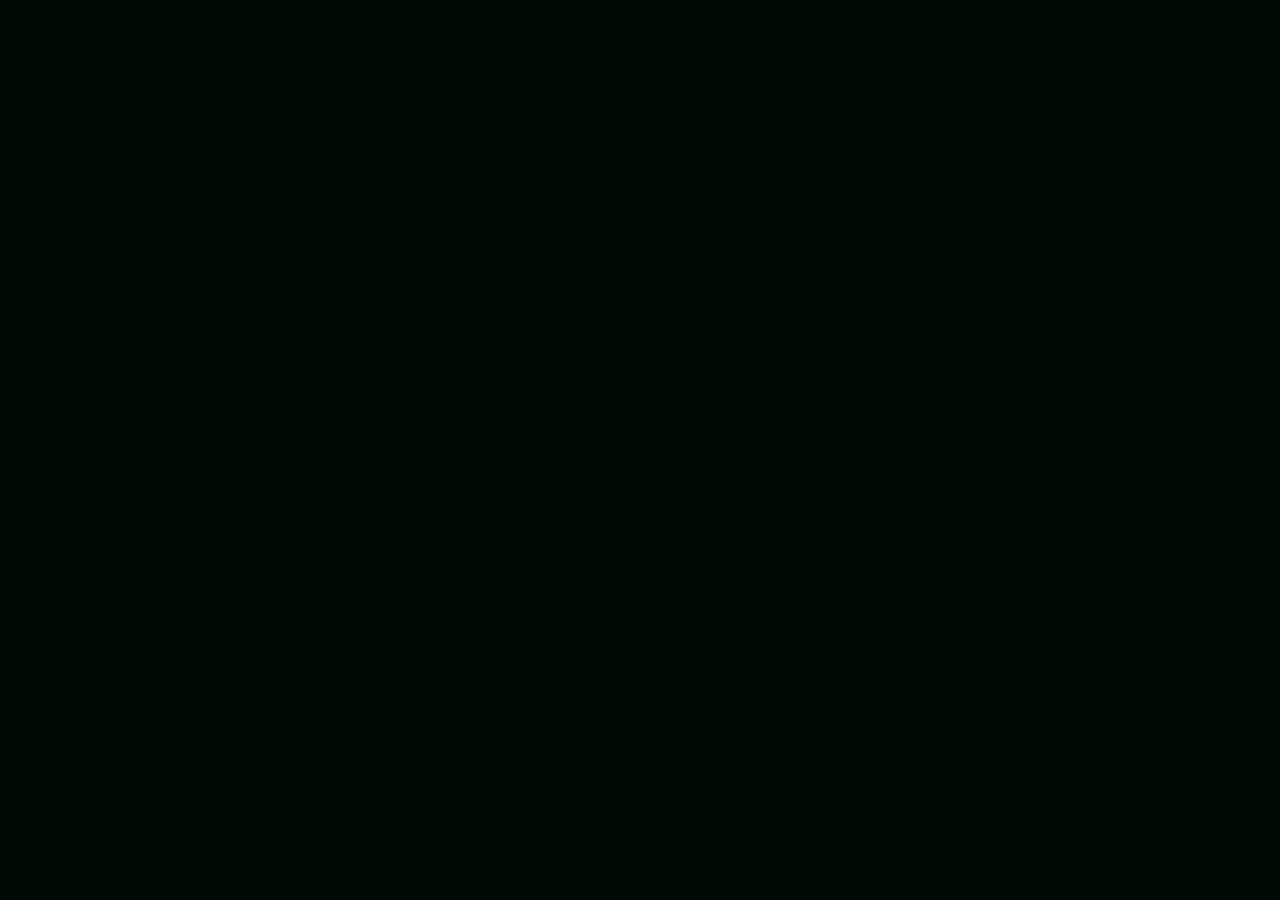
==== index.html @ 408c0219 "Add files via upload" ====
<!DOCTYPE html>
<html lang="id">
<head>
<meta charset="UTF-8" />
<meta name="viewport" content="width=device-width, initial-scale=1.0"/>
<title>Cyber Attendance System</title>
<link rel="stylesheet" href="style.css"/>
</head>
<body>

<div id="boot">
  <pre id="bootText"></pre>
</div>

<div class="scanline"></div>

<div class="container hidden" id="app">

  <h1 class="glitch" data-text="SYSTEM ACCESS TERMINAL - ATTENDANCE LOG">
    SYSTEM ACCESS TERMINAL - ATTENDANCE LOG
  </h1>

  <div id="loginBox" class="box">
    <h2>> LOGIN MODULE</h2>
    <input type="text" id="username" placeholder="Enter Username" />
    <input type="password" id="password" placeholder="Enter Password" />
    <button onclick="login()">MASUK</button>
    <p class="note">* Simulasi absensi frontend (tanpa server)</p>
  </div>

  <div id="dashboard" class="box hidden">
    <h2>> DASHBOARD</h2>

    <p id="welcome"></p>
    <p id="loginTime"></p>
    <p>Status: <span class="online">HADIR</span></p>

    <button onclick="logout()">ABSEN KELUAR</button>

    <hr>
    <h3>> LOG AKTIVITAS</h3>
    <div id="logTable"></div>
  </div>

</div>

<audio id="beep" src="https://www.soundjay.com/button/beep-07.mp3"></audio>

<script src="script.js"></script>
</body>
</html>
---- style.css ----
body{
margin:0;
font-family:Courier New, monospace;
background:black;
color:#00ff66;
overflow:hidden;
}

.hidden{display:none;}

.container{
text-align:center;
padding-top:40px;
}

.glitch{
position:relative;
}

.glitch::before,.glitch::after{
content:attr(data-text);
position:absolute;
left:0;
width:100%;
}

.glitch::before{color:#ff00ff;animation:glitch 2s infinite;}
.glitch::after{color:#00ffff;animation:glitch 1.5s infinite;}

@keyframes glitch{
0%{transform:translate(0);}
25%{transform:translate(-2px,2px);}
50%{transform:translate(2px,-2px);}
75%{transform:translate(-1px,1px);}
100%{transform:translate(0);}
}

.box{
border:1px solid #00ff66;
padding:20px;
width:320px;
margin:auto;
box-shadow:0 0 15px #00ff66;
}

input{
width:90%;
margin:10px;
padding:8px;
background:black;
border:1px solid #00ff66;
color:#00ff66;
}

button{
width:95%;
padding:10px;
border:1px solid #00ff66;
background:black;
color:#00ff66;
cursor:pointer;
}

button:hover{background:#00ff66;color:black;}

.scanline{
position:fixed;
width:100%;
height:100%;
background:repeating-linear-gradient(
to bottom,
rgba(0,255,102,0.05),
rgba(0,255,102,0.05) 1px,
transparent 2px
);
animation:move 6s linear infinite;
pointer-events:none;
}

@keyframes move{
from{transform:translateY(0);}
to{transform:translateY(20px);}
}

#boot{
position:fixed;
width:100%;
height:100%;
background:black;
color:#00ff66;
padding:20px;
font-family:monospace;
}
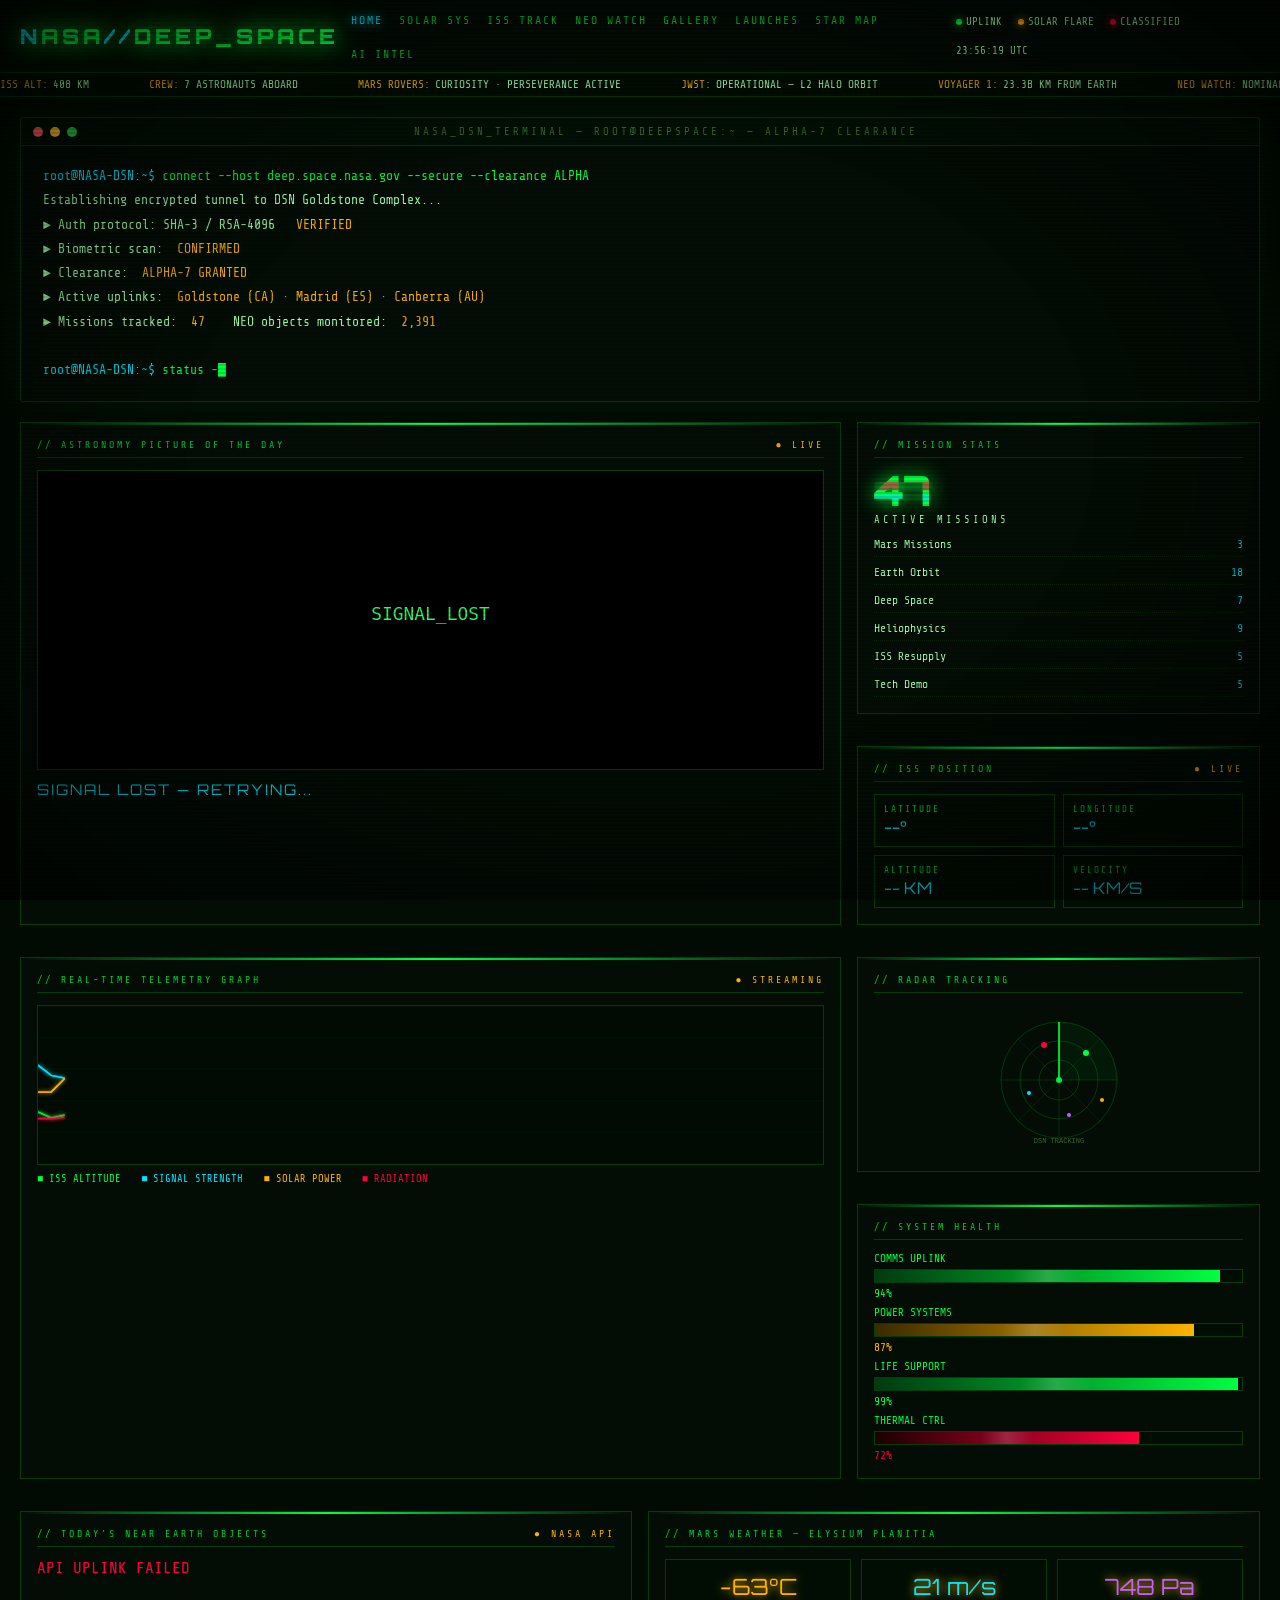
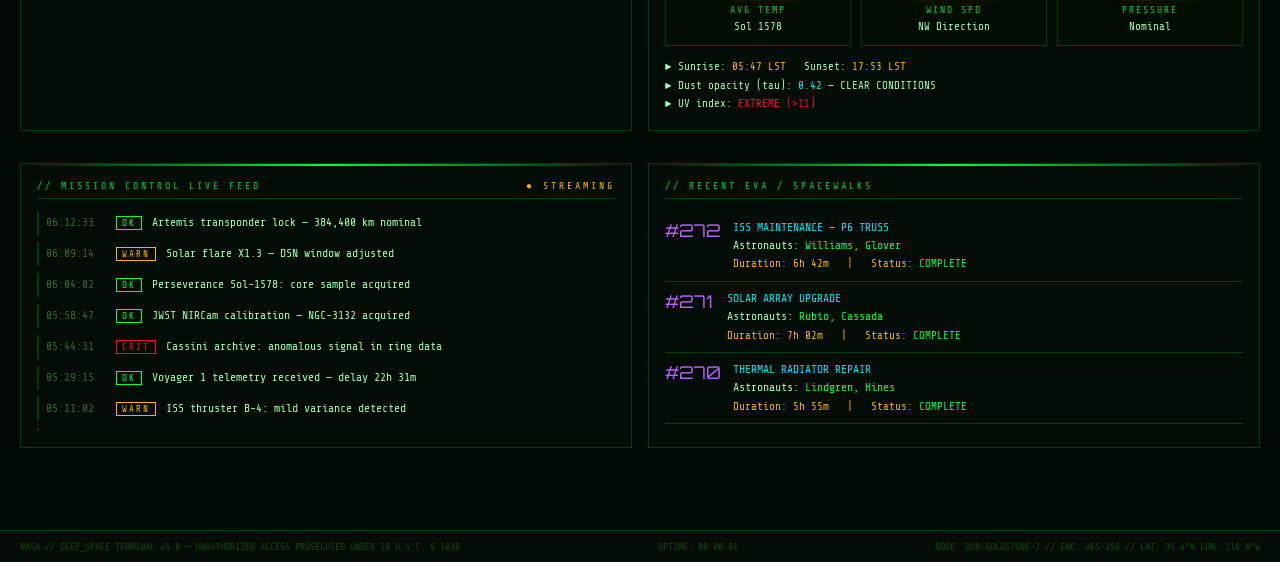
==== commit 031b15c0: "Add files via upload" ====
--- a/index.html
+++ b/index.html
@@ -1,51 +1,1439 @@
 <!DOCTYPE html>
-<html lang="id">
+<html lang="en">
 <head>
-<meta charset="UTF-8" />
-<meta name="viewport" content="width=device-width, initial-scale=1.0"/>
-<title>Cyber Attendance System</title>
-<link rel="stylesheet" href="style.css"/>
+<meta charset="UTF-8"/>
+<meta name="viewport" content="width=device-width,initial-scale=1.0"/>
+<title>NASA // DEEP_SPACE TERMINAL v5.0</title>
+<style>
+@import url('https://fonts.googleapis.com/css2?family=Share+Tech+Mono&family=Orbitron:wght@400;700;900&family=VT323&display=swap');
+
+:root{
+  --g:#00ff41;--gd:#00cc33;--gf:#003a0f;
+  --c:#00e5ff;--r:#ff003c;--a:#ffb300;--pu:#bf5fff;
+  --bg:#010a03;--pan:#030d05;--bor:#00ff4133;--txt:#a0ffb0;
+}
+*{margin:0;padding:0;box-sizing:border-box}
+html{scroll-behavior:smooth}
+body{background:var(--bg);color:var(--g);font-family:'Share Tech Mono',monospace;min-height:100vh;overflow-x:hidden;cursor:crosshair}
+
+/* SCANLINES */
+body::before{content:'';position:fixed;inset:0;background:repeating-linear-gradient(0deg,transparent,transparent 2px,rgba(0,0,0,.13) 2px,rgba(0,0,0,.13) 4px);pointer-events:none;z-index:9000}
+body::after{content:'';position:fixed;inset:0;background:radial-gradient(ellipse at center,transparent 50%,rgba(0,0,0,.65) 100%);pointer-events:none;z-index:8999}
+
+/* ── MATRIX CANVAS ── */
+#matrix-bg{position:fixed;inset:0;opacity:.06;z-index:0;pointer-events:none}
+
+/* ── HEADER ── */
+header{border-bottom:1px solid var(--bor);padding:10px 20px;display:flex;align-items:center;justify-content:space-between;background:var(--pan);position:sticky;top:0;z-index:500;gap:12px}
+.logo{font-family:'Orbitron',monospace;font-size:1.3rem;font-weight:900;color:var(--g);letter-spacing:4px;text-shadow:0 0 20px var(--g),0 0 40px var(--gd);white-space:nowrap}
+.logo span{color:var(--c)}
+.nav-links{display:flex;gap:16px;list-style:none;flex-wrap:wrap}
+.nav-links a{color:var(--gd);text-decoration:none;font-size:.72rem;letter-spacing:2px;text-transform:uppercase;transition:color .2s,text-shadow .2s;cursor:pointer}
+.nav-links a:hover,.nav-links a.active{color:var(--c);text-shadow:0 0 10px var(--c)}
+.status-bar{display:flex;gap:16px;font-size:.68rem;color:var(--txt);white-space:nowrap;flex-wrap:wrap}
+.sdot{display:inline-block;width:6px;height:6px;border-radius:50%;background:var(--g);box-shadow:0 0 8px var(--g);animation:pulse 1.5s infinite;margin-right:4px}
+.sdot.a{background:var(--a);box-shadow:0 0 8px var(--a)}
+.sdot.r{background:var(--r);box-shadow:0 0 8px var(--r)}
+@keyframes pulse{0%,100%{opacity:1}50%{opacity:.3}}
+
+/* ── TICKER ── */
+.ticker-wrap{overflow:hidden;border-bottom:1px solid var(--bor);background:#010d03;padding:5px 0;position:relative;z-index:1}
+.ticker-inner{display:flex;gap:60px;animation:ticker 40s linear infinite;white-space:nowrap}
+@keyframes ticker{from{transform:translateX(100vw)}to{transform:translateX(-100%)}}
+.ti{font-size:.7rem;color:var(--txt)}.ti .tl{color:var(--a);margin-right:5px}
+
+/* ── SECTIONS ── */
+.section{display:none;max-width:1300px;margin:0 auto;padding:20px 20px 50px;position:relative;z-index:1}
+.section.active{display:block}
+
+/* ── PANEL ── */
+.panel{border:1px solid var(--bor);background:var(--pan);padding:16px;position:relative;overflow:hidden;margin-bottom:16px}
+.panel::before{content:'';position:absolute;top:0;left:0;right:0;height:2px;background:linear-gradient(90deg,transparent,var(--g),transparent);animation:scanH 3s linear infinite}
+@keyframes scanH{0%{transform:translateX(-100%)}100%{transform:translateX(100%)}}
+.panel-label{font-size:.62rem;letter-spacing:3px;color:var(--gd);border-bottom:1px solid var(--bor);padding-bottom:7px;margin-bottom:12px;text-transform:uppercase}
+.panel-label .live{float:right;color:var(--a);animation:pulse 2s infinite}
+
+/* ── GRID ── */
+.g2{display:grid;grid-template-columns:1fr 1fr;gap:16px}
+.g3{display:grid;grid-template-columns:1fr 1fr 1fr;gap:16px}
+.g4{display:grid;grid-template-columns:repeat(4,1fr);gap:14px}
+.gc2{grid-column:span 2}.gc3{grid-column:span 3}
+
+/* ── HERO TERMINAL ── */
+.term-win{border:1px solid var(--bor);background:var(--pan);border-radius:3px;overflow:hidden;box-shadow:0 0 40px rgba(0,255,65,.07);margin-bottom:20px}
+.term-top{background:#011005;border-bottom:1px solid var(--bor);padding:7px 12px;display:flex;align-items:center;gap:7px}
+.tb{width:10px;height:10px;border-radius:50%}.tb.r{background:#ff5f57}.tb.a2{background:#ffbd2e}.tb.g2c{background:#28c840}
+.tt{flex:1;text-align:center;font-size:.68rem;color:#336633;letter-spacing:3px}
+.term-body{padding:18px 22px;min-height:200px;font-size:.82rem;line-height:1.85}
+.term-body .pr{color:var(--c)}.term-body .cm{color:var(--g)}.term-body .out{color:var(--txt)}.term-body .hi{color:var(--a)}.term-body .er{color:var(--r)}
+.blink{animation:blink 1s infinite step-end}
+@keyframes blink{0%,100%{opacity:1}50%{opacity:0}}
+
+/* ── BIG NUMBER ── */
+.bignum{font-family:'Orbitron',monospace;font-size:2.6rem;font-weight:900;color:var(--g);text-shadow:0 0 20px var(--g);line-height:1}
+.bigunit{font-size:.65rem;letter-spacing:3px;color:var(--txt);margin-top:3px}
+.stat-row{display:flex;flex-direction:column;gap:9px;margin-top:12px}
+.stat-item{display:flex;justify-content:space-between;font-size:.72rem;color:var(--txt);border-bottom:1px dotted #0a2a0a;padding-bottom:5px}
+.stat-item .v{color:var(--c)}
+
+/* ── APOD ── */
+#apod-img{width:100%;height:300px;object-fit:cover;display:block;border:1px solid var(--bor);filter:saturate(.7) contrast(1.1);transition:filter .4s;cursor:zoom-in}
+#apod-img:hover{filter:saturate(1.3) contrast(1.05)}
+#apod-title{font-family:'Orbitron',monospace;font-size:.92rem;color:var(--c);margin:10px 0 5px;letter-spacing:2px}
+#apod-date{font-size:.68rem;color:#336633;margin-bottom:8px}
+#apod-desc{font-size:.73rem;color:var(--txt);line-height:1.7;max-height:90px;overflow:hidden}
+
+/* ── ISS ── */
+.iss-grid{display:grid;grid-template-columns:1fr 1fr;gap:8px;margin-top:10px}
+.iss-cell{background:#010d03;border:1px solid var(--bor);padding:9px}
+.iss-cell .lbl{font-size:.58rem;letter-spacing:2px;color:var(--gd)}
+.iss-cell .val{font-size:1rem;font-family:'Orbitron',monospace;color:var(--c);margin-top:3px}
+
+/* ── RADAR ── */
+.radar-wrap{display:flex;justify-content:center;padding:10px 0}
+svg.radar{width:130px;height:130px}
+.rring{fill:none;stroke:var(--g);stroke-opacity:.18}
+.rsweep{transform-origin:65px 65px;animation:sweep 4s linear infinite}
+@keyframes sweep{from{transform:rotate(0deg)}to{transform:rotate(360deg)}}
+.rblip{animation:rblip 4s infinite}
+@keyframes rblip{0%,100%{opacity:0;r:2}30%,70%{opacity:1;r:4}50%{opacity:.5;r:3}}
+
+/* ── NEO ── */
+.neo-item{border-bottom:1px dotted #0a2a0a;padding:5px 0;font-size:.72rem}
+.neo-name{color:var(--g)}.neo-name.haz{color:var(--r)}
+.neo-data{color:var(--c);font-size:.68rem}
+
+/* ── FEED ── */
+.feed-list{display:flex;flex-direction:column;gap:7px;max-height:220px;overflow-y:auto;padding-right:4px}
+.feed-list::-webkit-scrollbar{width:4px}
+.feed-list::-webkit-scrollbar-thumb{background:var(--gd)}
+.feed-item{display:flex;gap:10px;font-size:.72rem;padding:5px 7px;border-left:2px solid var(--gf);transition:border-color .2s}
+.feed-item:hover{border-left-color:var(--g);background:rgba(0,255,65,.03)}
+.feed-item .ts{color:#336633;white-space:nowrap;min-width:60px}
+.feed-item .msg{color:var(--txt)}
+.tag{padding:1px 5px;border:1px solid;font-size:.58rem;letter-spacing:2px;white-space:nowrap;align-self:center}
+.tag-ok{color:var(--g);border-color:var(--g)}.tag-warn{color:var(--a);border-color:var(--a)}.tag-crit{color:var(--r);border-color:var(--r)}.tag-info{color:var(--c);border-color:var(--c)}
+
+/* ── AI CHAT ── */
+.chat-log{background:#010a03;border:1px solid var(--bor);padding:12px;min-height:140px;max-height:320px;overflow-y:auto;font-size:.78rem;line-height:1.75;margin-bottom:10px}
+.chat-log::-webkit-scrollbar{width:4px}.chat-log::-webkit-scrollbar-thumb{background:var(--gd)}
+.msg-sys{color:var(--gd)}.msg-user{color:var(--c)}.msg-ai{color:var(--txt)}.msg-err{color:var(--r)}
+.chat-row{display:flex;gap:8px;align-items:center}
+.chat-pmt{color:var(--c);font-size:.82rem;white-space:nowrap}
+#chat-in{flex:1;background:transparent;border:none;border-bottom:1px solid var(--gd);color:var(--g);font-family:'Share Tech Mono',monospace;font-size:.82rem;padding:3px 7px;outline:none}
+#chat-in::placeholder{color:#114411}
+.btn{background:transparent;border:1px solid var(--g);color:var(--g);font-family:'Share Tech Mono',monospace;font-size:.72rem;letter-spacing:2px;padding:5px 14px;cursor:pointer;text-transform:uppercase;transition:all .2s}
+.btn:hover{background:var(--g);color:var(--bg)}
+.btn:disabled{opacity:.4;cursor:not-allowed}
+.btn.cyan{border-color:var(--c);color:var(--c)}.btn.cyan:hover{background:var(--c);color:var(--bg)}
+.btn.red{border-color:var(--r);color:var(--r)}.btn.red:hover{background:var(--r);color:var(--bg)}
+
+/* ── SOLAR SYSTEM ── */
+#solar-canvas{width:100%;height:340px;background:#010a03;border:1px solid var(--bor);display:block}
+.planet-info-grid{display:grid;grid-template-columns:repeat(4,1fr);gap:8px;margin-top:10px}
+.pinfo{background:#010d03;border:1px solid var(--bor);padding:8px;text-align:center;cursor:pointer;transition:border-color .2s}
+.pinfo:hover{border-color:var(--c)}
+.pname{font-size:.65rem;letter-spacing:2px;color:var(--gd)}
+.pdist{font-size:.72rem;color:var(--c);margin-top:3px;font-family:'Orbitron',monospace}
+
+/* ── MARS WEATHER ── */
+.mars-grid{display:grid;grid-template-columns:repeat(3,1fr);gap:10px}
+.mars-card{background:#010d03;border:1px solid var(--bor);padding:12px;text-align:center}
+.mars-val{font-family:'Orbitron',monospace;font-size:1.4rem;color:var(--a);text-shadow:0 0 10px var(--a)}
+.mars-lbl{font-size:.62rem;letter-spacing:2px;color:var(--gd);margin-top:4px}
+.mars-sub{font-size:.68rem;color:var(--txt);margin-top:5px}
+
+/* ── SPACE GALLERY ── */
+.gallery-grid{display:grid;grid-template-columns:repeat(3,1fr);gap:10px}
+.gal-item{position:relative;overflow:hidden;border:1px solid var(--bor);cursor:pointer}
+.gal-item img{width:100%;height:160px;object-fit:cover;filter:saturate(.6) contrast(1.1);transition:all .4s;display:block}
+.gal-item:hover img{filter:saturate(1.3) contrast(1.05);transform:scale(1.05)}
+.gal-label{position:absolute;bottom:0;left:0;right:0;background:linear-gradient(transparent,rgba(0,0,0,.8));padding:8px;font-size:.65rem;color:var(--c);letter-spacing:2px}
+.modal-overlay{display:none;position:fixed;inset:0;background:rgba(0,0,0,.9);z-index:9999;justify-content:center;align-items:center}
+.modal-overlay.open{display:flex}
+.modal-img{max-width:90vw;max-height:85vh;border:1px solid var(--bor);box-shadow:0 0 60px rgba(0,255,65,.1)}
+.modal-close{position:absolute;top:20px;right:30px;color:var(--r);font-size:2rem;cursor:pointer;z-index:10000;background:none;border:none;font-family:'Share Tech Mono',monospace}
+
+/* ── LAUNCHES ── */
+.launch-item{border-bottom:1px solid var(--bor);padding:10px 0;font-size:.74rem}
+.launch-name{color:var(--c);font-family:'Orbitron',monospace;font-size:.78rem;letter-spacing:1px}
+.launch-detail{color:var(--txt);margin-top:3px;line-height:1.6}
+.launch-countdown{color:var(--a);font-family:'Orbitron',monospace;font-size:.85rem;margin-top:5px}
+.launch-badge{display:inline-block;padding:2px 7px;border:1px solid;font-size:.58rem;letter-spacing:2px;margin-top:4px}
+.badge-go{color:var(--g);border-color:var(--g)}.badge-tbc{color:var(--a);border-color:var(--a)}.badge-hold{color:var(--r);border-color:var(--r)}
+
+/* ── STAR MAP CANVAS ── */
+#star-canvas{width:100%;height:380px;background:#000308;border:1px solid var(--bor);display:block;cursor:crosshair}
+.star-info{margin-top:10px;font-size:.72rem;color:var(--txt);min-height:20px}
+
+/* ── SPACEWALK LOG ── */
+.eva-item{display:flex;gap:12px;border-bottom:1px solid var(--bor);padding:8px 0;font-size:.72rem;align-items:flex-start}
+.eva-num{font-family:'Orbitron',monospace;font-size:1.1rem;color:var(--pu);min-width:50px}
+.eva-detail{color:var(--txt);line-height:1.6}
+.eva-dur{color:var(--a);font-size:.68rem}
+
+/* ── TELEMETRY GRAPH ── */
+#tele-canvas{width:100%;height:160px;border:1px solid var(--bor);display:block;background:#010a03}
+
+/* ── GLITCH ── */
+.glitch{position:relative;display:inline-block}
+.glitch::before,.glitch::after{content:attr(data-text);position:absolute;top:0;left:0;opacity:.6}
+.glitch::before{color:var(--r);clip-path:polygon(0 30%,100% 30%,100% 50%,0 50%);animation:gl1 5s infinite}
+.glitch::after{color:var(--c);clip-path:polygon(0 60%,100% 60%,100% 75%,0 75%);animation:gl2 5s infinite}
+@keyframes gl1{0%,94%,100%{transform:none;opacity:0}95%{transform:translateX(-3px);opacity:.6}97%{transform:translateX(3px);opacity:.6}}
+@keyframes gl2{0%,96%,100%{transform:none;opacity:0}97%{transform:translateX(4px);opacity:.5}99%{transform:translateX(-2px);opacity:0}}
+
+/* ── PROGRESS BAR ── */
+.prog-wrap{background:#010d03;border:1px solid var(--bor);height:14px;overflow:hidden;margin:4px 0}
+.prog-fill{height:100%;background:linear-gradient(90deg,var(--gf),var(--g));transition:width 1s;position:relative}
+.prog-fill::after{content:'';position:absolute;top:0;left:0;right:0;bottom:0;background:linear-gradient(90deg,transparent 40%,rgba(255,255,255,.15) 50%,transparent 60%);animation:shine 2s linear infinite}
+@keyframes shine{from{transform:translateX(-100%)}to{transform:translateX(100%)}}
+
+/* ── TYPING EFFECT ── */
+.typing-cursor::after{content:'█';animation:blink 1s infinite step-end}
+
+/* ── PLANET DETAIL PANEL ── */
+#planet-detail{background:#010d03;border:1px solid var(--c);padding:14px;margin-top:10px;display:none}
+#planet-detail.show{display:block}
+.pd-title{font-family:'Orbitron',monospace;font-size:1rem;color:var(--c);margin-bottom:8px;letter-spacing:2px}
+.pd-grid{display:grid;grid-template-columns:1fr 1fr;gap:8px;font-size:.72rem}
+.pd-item span:first-child{color:var(--gd)}
+.pd-item span:last-child{color:var(--txt)}
+
+/* ── FOOTER ── */
+footer{border-top:1px solid var(--bor);padding:10px 20px;display:flex;justify-content:space-between;font-size:.62rem;color:#114411;background:var(--pan);position:relative;z-index:1;flex-wrap:wrap;gap:8px}
+
+/* ── LIGHTSPEED PARTICLES ── */
+#particles-canvas{position:fixed;inset:0;pointer-events:none;z-index:0;opacity:.25}
+
+/* ── MEDIA ── */
+@media(max-width:900px){
+  .g3,.g4,.planet-info-grid,.mars-grid,.gallery-grid{grid-template-columns:1fr 1fr}
+  .g2{grid-template-columns:1fr}
+  .gc2,.gc3{grid-column:span 1}
+  .nav-links{gap:10px}
+  .status-bar{display:none}
+}
+@media(max-width:600px){
+  .g3,.g4,.planet-info-grid,.mars-grid,.gallery-grid,.g2{grid-template-columns:1fr}
+  header{flex-wrap:wrap}
+  .nav-links{display:none}
+}
+</style>
 </head>
 <body>
 
-<div id="boot">
-  <pre id="bootText"></pre>
+<!-- BACKGROUNDS -->
+<canvas id="matrix-bg"></canvas>
+<canvas id="particles-canvas"></canvas>
+
+<!-- IMAGE MODAL -->
+<div class="modal-overlay" id="modal">
+  <button class="modal-close" onclick="document.getElementById('modal').classList.remove('open')">✕</button>
+  <img class="modal-img" id="modal-img" src="" alt=""/>
 </div>
 
-<div class="scanline"></div>
-
-<div class="container hidden" id="app">
-
-  <h1 class="glitch" data-text="SYSTEM ACCESS TERMINAL - ATTENDANCE LOG">
-    SYSTEM ACCESS TERMINAL - ATTENDANCE LOG
-  </h1>
-
-  <div id="loginBox" class="box">
-    <h2>> LOGIN MODULE</h2>
-    <input type="text" id="username" placeholder="Enter Username" />
-    <input type="password" id="password" placeholder="Enter Password" />
-    <button onclick="login()">MASUK</button>
-    <p class="note">* Simulasi absensi frontend (tanpa server)</p>
-  </div>
-
-  <div id="dashboard" class="box hidden">
-    <h2>> DASHBOARD</h2>
-
-    <p id="welcome"></p>
-    <p id="loginTime"></p>
-    <p>Status: <span class="online">HADIR</span></p>
-
-    <button onclick="logout()">ABSEN KELUAR</button>
-
-    <hr>
-    <h3>> LOG AKTIVITAS</h3>
-    <div id="logTable"></div>
-  </div>
-
+<!-- ── HEADER ── -->
+<header>
+  <div class="logo"><span>N</span>ASA<span>//</span>DEEP_SPACE</div>
+  <nav>
+    <ul class="nav-links" id="nav">
+      <li><a onclick="showSection('home')" class="active">HOME</a></li>
+      <li><a onclick="showSection('solar')">SOLAR SYS</a></li>
+      <li><a onclick="showSection('iss')">ISS TRACK</a></li>
+      <li><a onclick="showSection('neo')">NEO WATCH</a></li>
+      <li><a onclick="showSection('gallery')">GALLERY</a></li>
+      <li><a onclick="showSection('launches')">LAUNCHES</a></li>
+      <li><a onclick="showSection('starmap')">STAR MAP</a></li>
+      <li><a onclick="showSection('intel')">AI INTEL</a></li>
+    </ul>
+  </nav>
+  <div class="status-bar">
+    <span><span class="sdot"></span>UPLINK</span>
+    <span><span class="sdot a"></span>SOLAR FLARE</span>
+    <span><span class="sdot r"></span>CLASSIFIED</span>
+    <span id="clock">00:00:00 UTC</span>
+  </div>
+</header>
+
+<!-- ── TICKER ── -->
+<div class="ticker-wrap">
+  <div class="ticker-inner" id="ticker">
+    <span class="ti"><span class="tl">ISS ALT:</span>408 KM</span>
+    <span class="ti"><span class="tl">CREW:</span>7 ASTRONAUTS ABOARD</span>
+    <span class="ti"><span class="tl">MARS ROVERS:</span>CURIOSITY · PERSEVERANCE ACTIVE</span>
+    <span class="ti"><span class="tl">JWST:</span>OPERATIONAL — L2 HALO ORBIT</span>
+    <span class="ti"><span class="tl">VOYAGER 1:</span>23.3B KM FROM EARTH</span>
+    <span class="ti"><span class="tl">NEO WATCH:</span>NOMINAL — NO IMPACT THREAT</span>
+    <span class="ti"><span class="tl">ARTEMIS:</span>LUNAR RETURN PROGRAM ACTIVE</span>
+    <span class="ti"><span class="tl">DSN:</span>3 GROUND STATIONS ONLINE</span>
+    <span class="ti"><span class="tl">SOLAR WIND:</span>487 KM/S</span>
+    <span class="ti"><span class="tl">CME ALERT:</span>B-CLASS EVENT DETECTED</span>
+  </div>
 </div>
 
-<audio id="beep" src="https://www.soundjay.com/button/beep-07.mp3"></audio>
-
-<script src="script.js"></script>
+<!-- ════════════════════════ HOME ════════════════════════ -->
+<div class="section active" id="sec-home">
+
+  <!-- HERO TERMINAL -->
+  <div class="term-win">
+    <div class="term-top">
+      <div class="tb r"></div><div class="tb a2"></div><div class="tb g2c"></div>
+      <div class="tt">NASA_DSN_TERMINAL — ROOT@DEEPSPACE:~ — ALPHA-7 CLEARANCE</div>
+    </div>
+    <div class="term-body">
+      <div><span class="pr">root@NASA-DSN:~$</span> <span class="cm">connect --host deep.space.nasa.gov --secure --clearance ALPHA</span></div>
+      <div class="out">Establishing encrypted tunnel to DSN Goldstone Complex...</div>
+      <div class="out">► Auth protocol: SHA-3 / RSA-4096 &nbsp; <span class="hi">VERIFIED</span></div>
+      <div class="out">► Biometric scan: &nbsp;<span class="hi">CONFIRMED</span></div>
+      <div class="out">► Clearance: &nbsp;<span class="hi">ALPHA-7 GRANTED</span></div>
+      <div class="out">► Active uplinks: &nbsp;<span class="hi">Goldstone (CA) · Madrid (ES) · Canberra (AU)</span></div>
+      <div class="out">► Missions tracked: &nbsp;<span class="hi">47</span> &nbsp;&nbsp; NEO objects monitored: &nbsp;<span class="hi">2,391</span></div>
+      <div>&nbsp;</div>
+      <div><span class="pr">root@NASA-DSN:~$</span> <span class="cm" id="typed-cmd"></span><span class="blink">█</span></div>
+    </div>
+  </div>
+
+  <!-- ROW 1: APOD + STATS + ISS mini -->
+  <div class="g3" style="margin-bottom:16px">
+    <div class="panel gc2">
+      <div class="panel-label">// ASTRONOMY PICTURE OF THE DAY <span class="live">● LIVE</span></div>
+      <img id="apod-img" src="" alt="APOD" onerror="this.src='data:image/svg+xml,<svg xmlns=%22http://www.w3.org/2000/svg%22 width=%22800%22 height=%22300%22><rect width=%22800%22 height=%22300%22 fill=%22%23010d03%22/><text x=%22400%22 y=%22150%22 text-anchor=%22middle%22 fill=%22%2300ff41%22 font-family=%22monospace%22 font-size=%2218%22>SIGNAL_LOST</text></svg>'" onclick="openModal(this.src)"/>
+      <div id="apod-title">LOADING...</div>
+      <div id="apod-date"></div>
+      <div id="apod-desc"></div>
+    </div>
+    <div style="display:flex;flex-direction:column;gap:16px">
+      <div class="panel">
+        <div class="panel-label">// MISSION STATS</div>
+        <div class="bignum glitch" data-text="47">47</div>
+        <div class="bigunit">ACTIVE MISSIONS</div>
+        <div class="stat-row">
+          <div class="stat-item"><span>Mars Missions</span><span class="v">3</span></div>
+          <div class="stat-item"><span>Earth Orbit</span><span class="v">18</span></div>
+          <div class="stat-item"><span>Deep Space</span><span class="v">7</span></div>
+          <div class="stat-item"><span>Heliophysics</span><span class="v">9</span></div>
+          <div class="stat-item"><span>ISS Resupply</span><span class="v">5</span></div>
+          <div class="stat-item"><span>Tech Demo</span><span class="v">5</span></div>
+        </div>
+      </div>
+      <div class="panel">
+        <div class="panel-label">// ISS POSITION <span class="live">● LIVE</span></div>
+        <div class="iss-grid">
+          <div class="iss-cell"><div class="lbl">LATITUDE</div><div class="val" id="iss-lat">--°</div></div>
+          <div class="iss-cell"><div class="lbl">LONGITUDE</div><div class="val" id="iss-lon">--°</div></div>
+          <div class="iss-cell"><div class="lbl">ALTITUDE</div><div class="val" id="iss-alt">-- KM</div></div>
+          <div class="iss-cell"><div class="lbl">VELOCITY</div><div class="val" id="iss-vel">-- KM/S</div></div>
+        </div>
+      </div>
+    </div>
+  </div>
+
+  <!-- ROW 2: TELEMETRY GRAPH + RADAR + SYSTEM HEALTH -->
+  <div class="g3" style="margin-bottom:16px">
+    <div class="panel gc2">
+      <div class="panel-label">// REAL-TIME TELEMETRY GRAPH <span class="live">● STREAMING</span></div>
+      <canvas id="tele-canvas"></canvas>
+      <div style="display:flex;gap:20px;margin-top:8px;font-size:.65rem">
+        <span style="color:var(--g)">■ ISS ALTITUDE</span>
+        <span style="color:var(--c)">■ SIGNAL STRENGTH</span>
+        <span style="color:var(--a)">■ SOLAR POWER</span>
+        <span style="color:var(--r)">■ RADIATION</span>
+      </div>
+    </div>
+    <div style="display:flex;flex-direction:column;gap:16px">
+      <div class="panel">
+        <div class="panel-label">// RADAR TRACKING</div>
+        <div class="radar-wrap">
+          <svg class="radar" viewBox="0 0 130 130">
+            <circle class="rring" cx="65" cy="65" r="58"/>
+            <circle class="rring" cx="65" cy="65" r="39"/>
+            <circle class="rring" cx="65" cy="65" r="20"/>
+            <line x1="65" y1="7" x2="65" y2="123" stroke="#00ff4120" stroke-width="1"/>
+            <line x1="7" y1="65" x2="123" y2="65" stroke="#00ff4120" stroke-width="1"/>
+            <line x1="24" y1="24" x2="106" y2="106" stroke="#00ff4115" stroke-width="1"/>
+            <line x1="106" y1="24" x2="24" y2="106" stroke="#00ff4115" stroke-width="1"/>
+            <g class="rsweep">
+              <path d="M65,65 L65,7 A58,58,0,0,1,123,65 Z" fill="#00ff41" fill-opacity=".05"/>
+              <line x1="65" y1="65" x2="65" y2="7" stroke="#00ff41" stroke-width="2" stroke-opacity=".8"/>
+            </g>
+            <circle class="rblip" cx="92" cy="38" r="3" fill="#00ff41"/>
+            <circle class="rblip" cx="35" cy="78" r="2" fill="#00e5ff" style="animation-delay:.8s"/>
+            <circle class="rblip" cx="108" cy="85" r="2" fill="#ffb300" style="animation-delay:1.8s"/>
+            <circle class="rblip" cx="50" cy="30" r="3" fill="#ff003c" style="animation-delay:2.5s"/>
+            <circle class="rblip" cx="75" cy="100" r="2" fill="#bf5fff" style="animation-delay:3.2s"/>
+            <circle cx="65" cy="65" r="3" fill="#00ff41" opacity=".9"/>
+            <text x="65" y="128" text-anchor="middle" fill="#336633" font-size="7" font-family="monospace">DSN TRACKING</text>
+          </svg>
+        </div>
+      </div>
+      <div class="panel">
+        <div class="panel-label">// SYSTEM HEALTH</div>
+        <div style="font-size:.7rem;display:flex;flex-direction:column;gap:6px">
+          <div>COMMS UPLINK
+            <div class="prog-wrap"><div class="prog-fill" style="width:94%"></div></div>
+            <span style="color:var(--g)">94%</span>
+          </div>
+          <div>POWER SYSTEMS
+            <div class="prog-wrap"><div class="prog-fill" style="width:87%;background:linear-gradient(90deg,#3a2a00,var(--a))"></div></div>
+            <span style="color:var(--a)">87%</span>
+          </div>
+          <div>LIFE SUPPORT
+            <div class="prog-wrap"><div class="prog-fill" style="width:99%"></div></div>
+            <span style="color:var(--g)">99%</span>
+          </div>
+          <div>THERMAL CTRL
+            <div class="prog-wrap"><div class="prog-fill" style="width:72%;background:linear-gradient(90deg,#1a0000,var(--r))"></div></div>
+            <span style="color:var(--r)">72%</span>
+          </div>
+        </div>
+      </div>
+    </div>
+  </div>
+
+  <!-- ROW 3: NEO MINI + MARS WEATHER MINI -->
+  <div class="g2" style="margin-bottom:16px">
+    <div class="panel">
+      <div class="panel-label">// TODAY'S NEAR EARTH OBJECTS <span class="live">● NASA API</span></div>
+      <div id="neo-list-home"><div style="color:var(--gd)">Fetching NEO data...</div></div>
+    </div>
+    <div class="panel">
+      <div class="panel-label">// MARS WEATHER — ELYSIUM PLANITIA</div>
+      <div class="mars-grid">
+        <div class="mars-card">
+          <div class="mars-val" id="mars-temp">-63°C</div>
+          <div class="mars-lbl">AVG TEMP</div>
+          <div class="mars-sub">Sol 1578</div>
+        </div>
+        <div class="mars-card">
+          <div class="mars-val" style="color:var(--c)" id="mars-wind">21 m/s</div>
+          <div class="mars-lbl">WIND SPD</div>
+          <div class="mars-sub">NW Direction</div>
+        </div>
+        <div class="mars-card">
+          <div class="mars-val" style="color:var(--pu)" id="mars-pres">748 Pa</div>
+          <div class="mars-lbl">PRESSURE</div>
+          <div class="mars-sub">Nominal</div>
+        </div>
+      </div>
+      <div style="margin-top:12px;font-size:.68rem;color:var(--txt);line-height:1.7">
+        <div>► Sunrise: <span style="color:var(--a)">05:47 LST</span> &nbsp; Sunset: <span style="color:var(--a)">17:53 LST</span></div>
+        <div>► Dust opacity (tau): <span style="color:var(--c)">0.42</span> — CLEAR CONDITIONS</div>
+        <div>► UV index: <span style="color:var(--r)">EXTREME (>11)</span></div>
+      </div>
+    </div>
+  </div>
+
+  <!-- ROW 4: LIVE FEED + SPACEWALKS -->
+  <div class="g2" style="margin-bottom:16px">
+    <div class="panel">
+      <div class="panel-label">// MISSION CONTROL LIVE FEED <span class="live">● STREAMING</span></div>
+      <div class="feed-list" id="feed-list">
+        <div class="feed-item"><span class="ts">06:12:33</span><span class="tag tag-ok">OK</span><span class="msg">Artemis transponder lock — 384,400 km nominal</span></div>
+        <div class="feed-item"><span class="ts">06:09:14</span><span class="tag tag-warn">WARN</span><span class="msg">Solar flare X1.3 — DSN window adjusted</span></div>
+        <div class="feed-item"><span class="ts">06:04:02</span><span class="tag tag-ok">OK</span><span class="msg">Perseverance Sol-1578: core sample acquired</span></div>
+        <div class="feed-item"><span class="ts">05:58:47</span><span class="tag tag-ok">OK</span><span class="msg">JWST NIRCam calibration — NGC-3132 acquired</span></div>
+        <div class="feed-item"><span class="ts">05:44:31</span><span class="tag tag-crit">CRIT</span><span class="msg">Cassini archive: anomalous signal in ring data</span></div>
+        <div class="feed-item"><span class="ts">05:29:15</span><span class="tag tag-ok">OK</span><span class="msg">Voyager 1 telemetry received — delay 22h 31m</span></div>
+        <div class="feed-item"><span class="ts">05:11:02</span><span class="tag tag-warn">WARN</span><span class="msg">ISS thruster B-4: mild variance detected</span></div>
+        <div class="feed-item"><span class="ts">04:55:18</span><span class="tag tag-ok">OK</span><span class="msg">Dragon CRS-31 docking complete</span></div>
+      </div>
+    </div>
+    <div class="panel">
+      <div class="panel-label">// RECENT EVA / SPACEWALKS</div>
+      <div style="max-height:220px;overflow-y:auto">
+        <div class="eva-item">
+          <div class="eva-num">#272</div>
+          <div class="eva-detail">
+            <div style="color:var(--c)">ISS MAINTENANCE — P6 TRUSS</div>
+            <div>Astronauts: <span style="color:var(--g)">Williams, Glover</span></div>
+            <div class="eva-dur">Duration: 6h 42m &nbsp; | &nbsp; Status: <span style="color:var(--g)">COMPLETE</span></div>
+          </div>
+        </div>
+        <div class="eva-item">
+          <div class="eva-num">#271</div>
+          <div class="eva-detail">
+            <div style="color:var(--c)">SOLAR ARRAY UPGRADE</div>
+            <div>Astronauts: <span style="color:var(--g)">Rubio, Cassada</span></div>
+            <div class="eva-dur">Duration: 7h 02m &nbsp; | &nbsp; Status: <span style="color:var(--g)">COMPLETE</span></div>
+          </div>
+        </div>
+        <div class="eva-item">
+          <div class="eva-num">#270</div>
+          <div class="eva-detail">
+            <div style="color:var(--c)">THERMAL RADIATOR REPAIR</div>
+            <div>Astronauts: <span style="color:var(--g)">Lindgren, Hines</span></div>
+            <div class="eva-dur">Duration: 5h 55m &nbsp; | &nbsp; Status: <span style="color:var(--g)">COMPLETE</span></div>
+          </div>
+        </div>
+        <div class="eva-item">
+          <div class="eva-num">#269</div>
+          <div class="eva-detail">
+            <div style="color:var(--c)">NAUKA MODULE SURVEY</div>
+            <div>Astronauts: <span style="color:var(--g)">Prokopyev, Petelin</span></div>
+            <div class="eva-dur">Duration: 4h 18m &nbsp; | &nbsp; Status: <span style="color:var(--g)">COMPLETE</span></div>
+          </div>
+        </div>
+      </div>
+    </div>
+  </div>
+
+</div>
+
+<!-- ════════════════════════ SOLAR SYSTEM ════════════════════════ -->
+<div class="section" id="sec-solar">
+  <div class="panel" style="margin-bottom:16px">
+    <div class="panel-label">// SOLAR SYSTEM — LIVE ORBITAL SIMULATION</div>
+    <canvas id="solar-canvas"></canvas>
+    <div class="planet-info-grid" id="planet-info-grid"></div>
+    <div id="planet-detail">
+      <div class="pd-title" id="pd-name">PLANET</div>
+      <div class="pd-grid" id="pd-grid"></div>
+    </div>
+  </div>
+  <div class="g3">
+    <div class="panel">
+      <div class="panel-label">// SUN STATUS</div>
+      <div class="bignum" style="font-size:1.8rem;color:var(--a)">G2V</div>
+      <div class="bigunit">SPECTRAL CLASS</div>
+      <div class="stat-row">
+        <div class="stat-item"><span>Surface Temp</span><span class="v">5,778 K</span></div>
+        <div class="stat-item"><span>Core Temp</span><span class="v">15.7M K</span></div>
+        <div class="stat-item"><span>Mass</span><span class="v">1.989×10³⁰ kg</span></div>
+        <div class="stat-item"><span>Luminosity</span><span class="v">3.828×10²⁶ W</span></div>
+        <div class="stat-item"><span>Age</span><span class="v">4.603 Gyr</span></div>
+        <div class="stat-item"><span>Sunspot Count</span><span class="v" id="sunspot">142</span></div>
+      </div>
+    </div>
+    <div class="panel">
+      <div class="panel-label">// PLANETARY DISTANCES (AU)</div>
+      <div class="stat-row" id="planet-dist-list"></div>
+    </div>
+    <div class="panel">
+      <div class="panel-label">// HELIOSPHERE BOUNDARIES</div>
+      <div class="stat-row">
+        <div class="stat-item"><span>Termination Shock</span><span class="v">~94 AU</span></div>
+        <div class="stat-item"><span>Heliopause</span><span class="v">~122 AU</span></div>
+        <div class="stat-item"><span>Voyager 1 Position</span><span class="v">157 AU</span></div>
+        <div class="stat-item"><span>Oort Cloud Inner</span><span class="v">~2,000 AU</span></div>
+        <div class="stat-item"><span>Oort Cloud Outer</span><span class="v">~100,000 AU</span></div>
+        <div class="stat-item"><span>Nearest Star (Proxima)</span><span class="v">268,770 AU</span></div>
+      </div>
+    </div>
+  </div>
+</div>
+
+<!-- ════════════════════════ ISS TRACKING ════════════════════════ -->
+<div class="section" id="sec-iss">
+  <div class="g2" style="margin-bottom:16px">
+    <div class="panel">
+      <div class="panel-label">// ISS REAL-TIME TELEMETRY <span class="live">● LIVE UPDATE 5s</span></div>
+      <div class="iss-grid">
+        <div class="iss-cell"><div class="lbl">LATITUDE</div><div class="val" id="iss-lat2">--°</div></div>
+        <div class="iss-cell"><div class="lbl">LONGITUDE</div><div class="val" id="iss-lon2">--°</div></div>
+        <div class="iss-cell"><div class="lbl">ALTITUDE</div><div class="val" id="iss-alt2">-- KM</div></div>
+        <div class="iss-cell"><div class="lbl">VELOCITY</div><div class="val" id="iss-vel2">-- KM/S</div></div>
+        <div class="iss-cell"><div class="lbl">FOOTPRINT</div><div class="val" id="iss-foot">-- KM</div></div>
+        <div class="iss-cell"><div class="lbl">VISIBILITY</div><div class="val" id="iss-vis">--</div></div>
+      </div>
+      <div class="radar-wrap" style="margin-top:12px">
+        <svg class="radar" viewBox="0 0 130 130" width="180" height="180">
+          <circle class="rring" cx="65" cy="65" r="58"/>
+          <circle class="rring" cx="65" cy="65" r="39"/>
+          <circle class="rring" cx="65" cy="65" r="20"/>
+          <line x1="65" y1="7" x2="65" y2="123" stroke="#00ff4120" stroke-width="1"/>
+          <line x1="7" y1="65" x2="123" y2="65" stroke="#00ff4120" stroke-width="1"/>
+          <g class="rsweep">
+            <path d="M65,65 L65,7 A58,58,0,0,1,123,65 Z" fill="#00ff41" fill-opacity=".08"/>
+            <line x1="65" y1="65" x2="65" y2="7" stroke="#00ff41" stroke-width="2"/>
+          </g>
+          <circle id="iss-dot" cx="65" cy="25" r="4" fill="#00e5ff" opacity=".9"/>
+          <circle cx="65" cy="65" r="3" fill="#00ff41"/>
+        </svg>
+      </div>
+    </div>
+    <div class="panel">
+      <div class="panel-label">// ISS CREW MANIFEST</div>
+      <div style="font-size:.74rem;display:flex;flex-direction:column;gap:8px">
+        <div style="border-bottom:1px solid var(--bor);padding-bottom:8px;color:var(--gd)">EXPEDITION 71 — 7 CREW MEMBERS</div>
+        <div class="stat-item"><span>CDR Oleg Kononenko</span><span class="v" style="color:var(--r)">🇷🇺 RUS</span></div>
+        <div class="stat-item"><span>FE Tracy Caldwell Dyson</span><span class="v" style="color:var(--c)">🇺🇸 NASA</span></div>
+        <div class="stat-item"><span>FE Matthew Dominick</span><span class="v" style="color:var(--c)">🇺🇸 NASA</span></div>
+        <div class="stat-item"><span>FE Alexander Grebenkin</span><span class="v" style="color:var(--r)">🇷🇺 RUS</span></div>
+        <div class="stat-item"><span>FE Mike Barratt</span><span class="v" style="color:var(--c)">🇺🇸 NASA</span></div>
+        <div class="stat-item"><span>FE Nikolai Chub</span><span class="v" style="color:var(--r)">🇷🇺 RUS</span></div>
+        <div class="stat-item"><span>FE Jeanette Epps</span><span class="v" style="color:var(--c)">🇺🇸 NASA</span></div>
+      </div>
+      <div style="margin-top:14px">
+        <div class="panel-label" style="margin-bottom:8px">// STATION STATS</div>
+        <div class="stat-row">
+          <div class="stat-item"><span>Orbits/Day</span><span class="v">15.5</span></div>
+          <div class="stat-item"><span>Orbital Period</span><span class="v">92 min</span></div>
+          <div class="stat-item"><span>Inclination</span><span class="v">51.6°</span></div>
+          <div class="stat-item"><span>Mass</span><span class="v">420,000 kg</span></div>
+          <div class="stat-item"><span>Pressurized Vol</span><span class="v">916 m³</span></div>
+          <div class="stat-item"><span>Solar Arrays</span><span class="v">8 × 34m</span></div>
+        </div>
+      </div>
+    </div>
+  </div>
+  <div class="panel">
+    <div class="panel-label">// ISS PASS PREDICTIONS (NEXT 24H)</div>
+    <div id="iss-passes" style="font-size:.74rem;color:var(--txt)">
+      <div style="color:var(--gd);margin-bottom:8px">Calculating next visible passes...</div>
+      <div class="stat-item"><span>Pass 1</span><span class="v">T+0h 47min — Elevation 72° — Duration 6min</span></div>
+      <div class="stat-item"><span>Pass 2</span><span class="v">T+2h 21min — Elevation 45° — Duration 4min</span></div>
+      <div class="stat-item"><span>Pass 3</span><span class="v">T+3h 58min — Elevation 28° — Duration 2min</span></div>
+      <div class="stat-item"><span>Pass 4</span><span class="v">T+5h 34min — Elevation 61° — Duration 5min</span></div>
+      <div class="stat-item"><span>Pass 5</span><span class="v">T+7h 09min — Elevation 82° — Duration 7min</span></div>
+    </div>
+  </div>
+</div>
+
+<!-- ════════════════════════ NEO WATCH ════════════════════════ -->
+<div class="section" id="sec-neo">
+  <div class="g2" style="margin-bottom:16px">
+    <div class="panel">
+      <div class="panel-label">// NEAR EARTH OBJECTS TODAY <span class="live">● NASA API</span></div>
+      <div id="neo-full" style="font-size:.74rem;color:var(--txt)"><div style="color:var(--gd)">Fetching...</div></div>
+    </div>
+    <div class="panel">
+      <div class="panel-label">// PLANETARY DEFENSE STATUS</div>
+      <div class="stat-row">
+        <div class="stat-item"><span>Objects Catalogued</span><span class="v">34,212</span></div>
+        <div class="stat-item"><span>Potentially Hazardous</span><span class="v" style="color:var(--r)">2,391</span></div>
+        <div class="stat-item"><span>Impact Risk (Sentry)</span><span class="v" style="color:var(--g)">NOMINAL</span></div>
+        <div class="stat-item"><span>DART Mission Status</span><span class="v">COMPLETE ✓</span></div>
+        <div class="stat-item"><span>NEO Cam Coverage</span><span class="v">98.4%</span></div>
+        <div class="stat-item"><span>Hera Mission (ESA)</span><span class="v">EN ROUTE</span></div>
+      </div>
+      <div style="margin-top:14px">
+        <div class="panel-label" style="margin-bottom:8px">// THREAT ASSESSMENT</div>
+        <div style="font-size:.72rem;line-height:1.9;color:var(--txt)">
+          <div>► Torino Scale: <span style="color:var(--g)">0 — NORMAL</span></div>
+          <div>► Palermo Scale: <span style="color:var(--g)">-6.2 — BELOW BACKGROUND</span></div>
+          <div>► Next 100yr Risk: <span style="color:var(--g)">NO SIGNIFICANT THREAT</span></div>
+          <div>► Apophis 2029 Flyby: <span style="color:var(--a)">31,600 KM — SAFE</span></div>
+        </div>
+      </div>
+    </div>
+  </div>
+  <div class="panel">
+    <div class="panel-label">// SENTRY IMPACT RISK TABLE — MONITORED OBJECTS</div>
+    <div style="overflow-x:auto">
+      <table style="width:100%;border-collapse:collapse;font-size:.72rem">
+        <thead>
+          <tr style="color:var(--gd);border-bottom:1px solid var(--bor)">
+            <th style="text-align:left;padding:5px">OBJECT</th>
+            <th style="text-align:left;padding:5px">YEAR</th>
+            <th style="text-align:left;padding:5px">DIAM</th>
+            <th style="text-align:left;padding:5px">PALERMO</th>
+            <th style="text-align:left;padding:5px">TORINO</th>
+            <th style="text-align:left;padding:5px">STATUS</th>
+          </tr>
+        </thead>
+        <tbody style="color:var(--txt)">
+          <tr style="border-bottom:1px dotted #0a2a0a">
+            <td style="padding:5px;color:var(--c)">99942 Apophis</td><td style="padding:5px">2029</td><td style="padding:5px">370m</td><td style="padding:5px">-6.2</td><td style="padding:5px;color:var(--g)">0</td><td style="padding:5px;color:var(--g)">SAFE</td>
+          </tr>
+          <tr style="border-bottom:1px dotted #0a2a0a">
+            <td style="padding:5px;color:var(--c)">2023 DW</td><td style="padding:5px">2046</td><td style="padding:5px">51m</td><td style="padding:5px">-5.4</td><td style="padding:5px;color:var(--g)">0</td><td style="padding:5px;color:var(--g)">MONITOR</td>
+          </tr>
+          <tr style="border-bottom:1px dotted #0a2a0a">
+            <td style="padding:5px;color:var(--c)">101955 Bennu</td><td style="padding:5px">2182</td><td style="padding:5px">500m</td><td style="padding:5px">-3.5</td><td style="padding:5px;color:var(--g)">0</td><td style="padding:5px;color:var(--a)">WATCH</td>
+          </tr>
+          <tr style="border-bottom:1px dotted #0a2a0a">
+            <td style="padding:5px;color:var(--c)">1979 XB</td><td style="padding:5px">2056</td><td style="padding:5px">1.2km</td><td style="padding:5px">-4.8</td><td style="padding:5px;color:var(--g)">0</td><td style="padding:5px;color:var(--g)">SAFE</td>
+          </tr>
+        </tbody>
+      </table>
+    </div>
+  </div>
+</div>
+
+<!-- ════════════════════════ GALLERY ════════════════════════ -->
+<div class="section" id="sec-gallery">
+  <div class="panel" style="margin-bottom:16px">
+    <div class="panel-label">// NASA DEEP SPACE IMAGE ARCHIVE</div>
+    <div class="gallery-grid" id="gallery-grid">
+      <!-- Populated by JS -->
+    </div>
+  </div>
+  <div class="panel">
+    <div class="panel-label">// JWST — JAMES WEBB SPACE TELESCOPE HIGHLIGHTS</div>
+    <div class="gallery-grid" id="jwst-grid"></div>
+  </div>
+</div>
+
+<!-- ════════════════════════ LAUNCHES ════════════════════════ -->
+<div class="section" id="sec-launches">
+  <div class="g2" style="margin-bottom:16px">
+    <div class="panel">
+      <div class="panel-label">// UPCOMING LAUNCHES <span class="live">● SCHEDULE</span></div>
+      <div id="launch-list"></div>
+    </div>
+    <div class="panel">
+      <div class="panel-label">// LAUNCH SITES STATUS</div>
+      <div class="stat-row">
+        <div class="stat-item"><span>KSC LC-39A (SpaceX)</span><span class="v" style="color:var(--g)">ACTIVE</span></div>
+        <div class="stat-item"><span>KSC LC-39B (NASA/SLS)</span><span class="v" style="color:var(--a)">MAINTENANCE</span></div>
+        <div class="stat-item"><span>Vandenberg SLC-4E</span><span class="v" style="color:var(--g)">ACTIVE</span></div>
+        <div class="stat-item"><span>Baikonur LC-1</span><span class="v" style="color:var(--g)">ACTIVE</span></div>
+        <div class="stat-item"><span>Starbase TX (SpaceX)</span><span class="v" style="color:var(--g)">ACTIVE</span></div>
+        <div class="stat-item"><span>Wallops Island VA-0</span><span class="v" style="color:var(--c)">STANDBY</span></div>
+        <div class="stat-item"><span>Kourou ELA-4 (Ariane)</span><span class="v" style="color:var(--g)">ACTIVE</span></div>
+        <div class="stat-item"><span>Jiuquan China</span><span class="v" style="color:var(--g)">ACTIVE</span></div>
+      </div>
+      <div style="margin-top:14px">
+        <div class="panel-label" style="margin-bottom:8px">// 2024-2025 STATS</div>
+        <div class="stat-row">
+          <div class="stat-item"><span>Total Launches (YTD)</span><span class="v">87</span></div>
+          <div class="stat-item"><span>Successful</span><span class="v" style="color:var(--g)">85</span></div>
+          <div class="stat-item"><span>Partial Failure</span><span class="v" style="color:var(--a)">1</span></div>
+          <div class="stat-item"><span>Failure</span><span class="v" style="color:var(--r)">1</span></div>
+          <div class="stat-item"><span>Crewed Missions</span><span class="v">6</span></div>
+          <div class="stat-item"><span>Satellites Deployed</span><span class="v">1,842</span></div>
+        </div>
+      </div>
+    </div>
+  </div>
+</div>
+
+<!-- ════════════════════════ STAR MAP ════════════════════════ -->
+<div class="section" id="sec-starmap">
+  <div class="panel" style="margin-bottom:16px">
+    <div class="panel-label">// INTERACTIVE STAR MAP — NORTHERN HEMISPHERE VIEW <span class="live">● REAL-TIME</span></div>
+    <canvas id="star-canvas"></canvas>
+    <div class="star-info" id="star-info">► Hover over a star to identify it. Click to get detailed information.</div>
+    <div style="display:flex;gap:16px;margin-top:10px;flex-wrap:wrap;font-size:.68rem">
+      <span style="color:#fff9">■ Class O/B (Blue)</span>
+      <span style="color:#aaf">■ Class A (White-Blue)</span>
+      <span style="color:#fff">■ Class F/G (White-Yellow)</span>
+      <span style="color:#fa8">■ Class K (Orange)</span>
+      <span style="color:#f44">■ Class M (Red)</span>
+      <span style="color:#ff0">◆ Planet</span>
+    </div>
+  </div>
+  <div class="g3">
+    <div class="panel">
+      <div class="panel-label">// BRIGHTEST STARS</div>
+      <div class="stat-row">
+        <div class="stat-item"><span>Sirius (α CMa)</span><span class="v">-1.46 mag</span></div>
+        <div class="stat-item"><span>Canopus (α Car)</span><span class="v">-0.74 mag</span></div>
+        <div class="stat-item"><span>Arcturus (α Boo)</span><span class="v">-0.05 mag</span></div>
+        <div class="stat-item"><span>Vega (α Lyr)</span><span class="v">+0.03 mag</span></div>
+        <div class="stat-item"><span>Capella (α Aur)</span><span class="v">+0.08 mag</span></div>
+        <div class="stat-item"><span>Rigel (β Ori)</span><span class="v">+0.13 mag</span></div>
+        <div class="stat-item"><span>Betelgeuse (α Ori)</span><span class="v">+0.50 mag</span></div>
+        <div class="stat-item"><span>Polaris (α UMi)</span><span class="v">+1.97 mag</span></div>
+      </div>
+    </div>
+    <div class="panel">
+      <div class="panel-label">// CONSTELLATIONS VISIBLE</div>
+      <div class="stat-row">
+        <div class="stat-item"><span>Orion</span><span class="v" style="color:var(--g)">VISIBLE</span></div>
+        <div class="stat-item"><span>Ursa Major</span><span class="v" style="color:var(--g)">VISIBLE</span></div>
+        <div class="stat-item"><span>Cassiopeia</span><span class="v" style="color:var(--g)">VISIBLE</span></div>
+        <div class="stat-item"><span>Scorpius</span><span class="v" style="color:var(--a)">LOW HORIZON</span></div>
+        <div class="stat-item"><span>Sagittarius</span><span class="v" style="color:var(--a)">LOW HORIZON</span></div>
+        <div class="stat-item"><span>Perseus</span><span class="v" style="color:var(--g)">VISIBLE</span></div>
+        <div class="stat-item"><span>Lyra</span><span class="v" style="color:var(--g)">VISIBLE</span></div>
+        <div class="stat-item"><span>Cygnus</span><span class="v" style="color:var(--g)">VISIBLE</span></div>
+      </div>
+    </div>
+    <div class="panel">
+      <div class="panel-label">// PLANETARY POSITIONS</div>
+      <div class="stat-row">
+        <div class="stat-item"><span>Mercury</span><span class="v">Gemini — 8° elongation</span></div>
+        <div class="stat-item"><span>Venus</span><span class="v">Leo — Evening star</span></div>
+        <div class="stat-item"><span>Mars</span><span class="v">Taurus — Mag +0.7</span></div>
+        <div class="stat-item"><span>Jupiter</span><span class="v">Aries — Mag -2.1</span></div>
+        <div class="stat-item"><span>Saturn</span><span class="v">Aquarius — Mag +0.9</span></div>
+        <div class="stat-item"><span>Uranus</span><span class="v">Aries — Mag +5.8</span></div>
+        <div class="stat-item"><span>Neptune</span><span class="v">Pisces — Mag +7.9</span></div>
+      </div>
+    </div>
+  </div>
+</div>
+
+<!-- ════════════════════════ AI INTEL ════════════════════════ -->
+<div class="section" id="sec-intel">
+  <div class="term-win" style="margin-bottom:16px">
+    <div class="term-top">
+      <div class="tb r"></div><div class="tb a2"></div><div class="tb g2c"></div>
+      <div class="tt">NASA DEEP_SPACE AI TERMINAL — CLASSIFICATION: ALPHA-7</div>
+    </div>
+    <div class="term-body" style="padding:14px 18px;min-height:auto">
+      <div class="out">► AI Core: <span class="hi">Claude Sonnet — Anthropic Neural Engine</span></div>
+      <div class="out">► Knowledge Base: <span class="hi">NASA Archives · arXiv · JPL · ESA · JAXA</span></div>
+      <div class="out">► Clearance Level: <span class="hi">ALPHA-7 — Full Access Granted</span></div>
+    </div>
+  </div>
+  <div class="panel" style="margin-bottom:16px">
+    <div class="panel-label">// NASA AI INTELLIGENCE INTERFACE <span class="live">● ONLINE</span></div>
+    <div class="chat-log" id="chat-log">
+      <div class="msg-sys">[SYSTEM] NASA Deep Space AI Terminal v5.0 initialized.</div>
+      <div class="msg-sys">[SYSTEM] Classification: ALPHA-7 — All queries encrypted and logged.</div>
+      <div class="msg-sys">[SYSTEM] I can answer questions about: NASA missions, astronomy, astrophysics, space exploration, planetary science, cosmology, and more.</div>
+      <div class="msg-sys">[SYSTEM] Awaiting query...</div>
+    </div>
+    <div class="chat-row">
+      <span class="chat-pmt">root@NASA:~$</span>
+      <input id="chat-in" type="text" placeholder="Query the deep space intelligence..."/>
+      <button class="btn" id="chat-btn" onclick="sendChat()">TRANSMIT ▶</button>
+      <button class="btn red" onclick="clearChat()">PURGE</button>
+    </div>
+  </div>
+  <div class="g3">
+    <div class="panel">
+      <div class="panel-label">// QUICK QUERY PRESETS</div>
+      <div style="display:flex;flex-direction:column;gap:8px">
+        <button class="btn cyan" onclick="quickQuery('What are the latest Mars discoveries from Perseverance?')">MARS DISCOVERIES</button>
+        <button class="btn cyan" onclick="quickQuery('Explain how black holes form and what happens at the event horizon')">BLACK HOLES</button>
+        <button class="btn cyan" onclick="quickQuery('What is the James Webb Space Telescope and its greatest discoveries?')">JWST SCIENCE</button>
+        <button class="btn cyan" onclick="quickQuery('Tell me about the Artemis program and Moon to Mars mission plan')">ARTEMIS PROGRAM</button>
+        <button class="btn cyan" onclick="quickQuery('What is the Drake Equation and current SETI status?')">SETI / DRAKE EQ</button>
+        <button class="btn cyan" onclick="quickQuery('Explain dark matter and dark energy mysteries')">DARK MATTER</button>
+        <button class="btn cyan" onclick="quickQuery('What would happen if an asteroid like Apophis hit Earth?')">IMPACT SCENARIOS</button>
+        <button class="btn cyan" onclick="quickQuery('Describe the life of a star from nebula to supernova')">STELLAR EVOLUTION</button>
+      </div>
+    </div>
+    <div class="panel">
+      <div class="panel-label">// ACTIVE DEEP SPACE MISSIONS</div>
+      <div class="stat-row">
+        <div class="stat-item"><span>Voyager 1</span><span class="v">Interstellar Space</span></div>
+        <div class="stat-item"><span>Voyager 2</span><span class="v">Interstellar Space</span></div>
+        <div class="stat-item"><span>New Horizons</span><span class="v">Kuiper Belt</span></div>
+        <div class="stat-item"><span>Pioneer 10</span><span class="v">Beyond Neptune</span></div>
+        <div class="stat-item"><span>JWST</span><span class="v">L2 Lagrange Point</span></div>
+        <div class="stat-item"><span>Perseverance</span><span class="v">Mars — Jezero</span></div>
+        <div class="stat-item"><span>Curiosity</span><span class="v">Mars — Gale Crater</span></div>
+        <div class="stat-item"><span>OSIRIS-REx</span><span class="v">Earth Return</span></div>
+        <div class="stat-item"><span>Parker Solar Probe</span><span class="v">Solar Orbit</span></div>
+        <div class="stat-item"><span>Lucy</span><span class="v">Trojan Asteroids</span></div>
+      </div>
+    </div>
+    <div class="panel">
+      <div class="panel-label">// UNIVERSE STATS</div>
+      <div class="stat-row">
+        <div class="stat-item"><span>Age of Universe</span><span class="v">13.8 Gyr</span></div>
+        <div class="stat-item"><span>Observable Diameter</span><span class="v">93 Bly</span></div>
+        <div class="stat-item"><span>Galaxies (est)</span><span class="v">~2 Trillion</span></div>
+        <div class="stat-item"><span>Stars (Milky Way)</span><span class="v">200–400 Billion</span></div>
+        <div class="stat-item"><span>Exoplanets Found</span><span class="v">5,700+</span></div>
+        <div class="stat-item"><span>Habitable Zone</span><span class="v">11 candidates</span></div>
+        <div class="stat-item"><span>Speed of Light</span><span class="v">299,792 km/s</span></div>
+        <div class="stat-item"><span>Hubble Constant</span><span class="v">73 km/s/Mpc</span></div>
+      </div>
+    </div>
+  </div>
+</div>
+
+<!-- ── FOOTER ── -->
+<footer>
+  <span>NASA // DEEP_SPACE TERMINAL v5.0 — UNAUTHORIZED ACCESS PROSECUTED UNDER 18 U.S.C. § 1030</span>
+  <span id="footer-time">UPTIME: 00:00:00</span>
+  <span>NODE: DSN-GOLDSTONE-7 // ENC: AES-256 // LAT: 35.4°N LON: 116.8°W</span>
+</footer>
+
+<script>
+// ══════════════════════════════════════════════
+//  UTILITIES
+// ══════════════════════════════════════════════
+const $ = id => document.getElementById(id);
+const pad = n => String(n).padStart(2,'0');
+const startTime = Date.now();
+
+// CLOCK
+function updateClock(){
+  const now = new Date();
+  $('clock').textContent = `${pad(now.getUTCHours())}:${pad(now.getUTCMinutes())}:${pad(now.getUTCSeconds())} UTC`;
+  const up = Math.floor((Date.now()-startTime)/1000);
+  $('footer-time').textContent = `UPTIME: ${pad(Math.floor(up/3600))}:${pad(Math.floor((up%3600)/60))}:${pad(up%60)}`;
+}
+setInterval(updateClock,1000); updateClock();
+
+// SECTION NAVIGATION
+function showSection(id){
+  document.querySelectorAll('.section').forEach(s=>s.classList.remove('active'));
+  document.querySelectorAll('.nav-links a').forEach(a=>a.classList.remove('active'));
+  $('sec-'+id).classList.add('active');
+  event && event.target && event.target.classList.add('active');
+  // lazy init canvases
+  if(id==='solar') initSolar();
+  if(id==='starmap') initStarMap();
+}
+
+// ══════════════════════════════════════════════
+//  MATRIX BG
+// ══════════════════════════════════════════════
+(function(){
+  const c = $('matrix-bg');
+  const ctx = c.getContext('2d');
+  function resize(){ c.width=window.innerWidth; c.height=window.innerHeight; }
+  resize(); window.addEventListener('resize',resize);
+  const chars='ABCDEFGHIJKLMNOPQRSTUVWXYZアイウエオカキクケコサシスセソタチツテトナニヌネノハヒフヘホ01234567890101';
+  const cols = Math.floor(window.innerWidth/16);
+  const drops = Array(cols).fill(1);
+  function draw(){
+    ctx.fillStyle='rgba(1,10,3,0.05)';
+    ctx.fillRect(0,0,c.width,c.height);
+    ctx.fillStyle='#00ff41';
+    ctx.font='14px Share Tech Mono';
+    drops.forEach((y,i)=>{
+      ctx.fillText(chars[Math.floor(Math.random()*chars.length)],i*16,y*16);
+      if(y*16>c.height&&Math.random()>0.975) drops[i]=0;
+      drops[i]++;
+    });
+  }
+  setInterval(draw,50);
+})();
+
+// ══════════════════════════════════════════════
+//  PARTICLES (STAR WARP)
+// ══════════════════════════════════════════════
+(function(){
+  const c = $('particles-canvas');
+  const ctx = c.getContext('2d');
+  function resize(){ c.width=window.innerWidth; c.height=window.innerHeight; }
+  resize(); window.addEventListener('resize',resize);
+  const stars = Array.from({length:200},()=>({
+    x:(Math.random()-.5)*window.innerWidth,
+    y:(Math.random()-.5)*window.innerHeight,
+    z:Math.random()*window.innerWidth
+  }));
+  function draw(){
+    ctx.fillStyle='rgba(1,10,3,0.2)';
+    ctx.fillRect(0,0,c.width,c.height);
+    const cx=c.width/2, cy=c.height/2;
+    stars.forEach(s=>{
+      s.z-=3;
+      if(s.z<=0) s.z=c.width;
+      const x=s.x/s.z*c.width+cx, y=s.y/s.z*c.height+cy;
+      const r=Math.max(0.5,(1-s.z/c.width)*2);
+      const op=Math.max(0.1,1-s.z/c.width);
+      ctx.beginPath();
+      ctx.arc(x,y,r,0,Math.PI*2);
+      ctx.fillStyle=`rgba(0,255,65,${op})`;
+      ctx.fill();
+    });
+  }
+  setInterval(draw,30);
+})();
+
+// ══════════════════════════════════════════════
+//  TYPEWRITER
+// ══════════════════════════════════════════════
+const cmds=['status --all-systems --verbose','fetch --neo-closest --limit 5 --hazardous-only','query iss --telemetry --realtime --crew','decrypt ./classified/sector7_transmissions.enc','scan --galaxy-core --frequency 1420MHz'];
+let ci=0;
+function typeCmd(){
+  const el=$('typed-cmd');
+  if(!el) return;
+  const cmd=cmds[ci%cmds.length];
+  let i=0; el.textContent='';
+  const iv=setInterval(()=>{
+    el.textContent+=cmd[i++];
+    if(i>=cmd.length){ clearInterval(iv); ci++; setTimeout(typeCmd,3500); }
+  },55);
+}
+setTimeout(typeCmd,1200);
+
+// ══════════════════════════════════════════════
+//  APOD
+// ══════════════════════════════════════════════
+async function fetchAPOD(){
+  try{
+    const r=await fetch('https://api.nasa.gov/planetary/apod?api_key=DEMO_KEY');
+    const d=await r.json();
+    $('apod-img').src=d.hdurl||d.url||'';
+    $('apod-title').textContent=(d.title||'UNKNOWN').toUpperCase();
+    $('apod-date').textContent=`DATE: ${d.date||'--'} // NASA OFFICIAL FEED`;
+    $('apod-desc').textContent=d.explanation||'';
+  }catch(e){ $('apod-title').textContent='SIGNAL LOST — RETRYING...'; }
+}
+fetchAPOD();
+
+// ══════════════════════════════════════════════
+//  ISS TELEMETRY
+// ══════════════════════════════════════════════
+async function fetchISS(){
+  try{
+    const r=await fetch('https://api.wheretheiss.at/v1/satellites/25544');
+    const d=await r.json();
+    const lat=d.latitude.toFixed(4), lon=d.longitude.toFixed(4);
+    const alt=d.altitude.toFixed(1), vel=(d.velocity/3600).toFixed(2);
+    const foot=d.footprint? d.footprint.toFixed(0):'2200';
+    const vis=d.visibility||'daylight';
+    ['iss-lat','iss-lat2'].forEach(id=>{ const e=$(id);if(e)e.textContent=lat+'°'; });
+    ['iss-lon','iss-lon2'].forEach(id=>{ const e=$(id);if(e)e.textContent=lon+'°'; });
+    ['iss-alt','iss-alt2'].forEach(id=>{ const e=$(id);if(e)e.textContent=alt+' KM'; });
+    ['iss-vel','iss-vel2'].forEach(id=>{ const e=$(id);if(e)e.textContent=vel+' KM/S'; });
+    const ef=$('iss-foot');if(ef)ef.textContent=foot+' KM';
+    const ev=$('iss-vis');if(ev)ev.textContent=vis.toUpperCase();
+    // animate ISS dot on radar
+    const dot=$('iss-dot');
+    if(dot){
+      const angle=(d.longitude/360)*Math.PI*2-Math.PI/2;
+      const r2=40;
+      dot.setAttribute('cx',65+Math.cos(angle)*r2);
+      dot.setAttribute('cy',65+Math.sin(angle)*r2);
+    }
+  }catch(e){}
+}
+fetchISS(); setInterval(fetchISS,5000);
+
+// ══════════════════════════════════════════════
+//  TELEMETRY GRAPH
+// ══════════════════════════════════════════════
+const teleData={alt:[],sig:[],pow:[],rad:[]};
+const teleMax=60;
+function addTeleData(){
+  const t=Date.now()/1000;
+  teleData.alt.push(408+Math.sin(t*.3)*2+Math.random()*.5);
+  teleData.sig.push(85+Math.sin(t*.7)*8+Math.random()*3);
+  teleData.pow.push(75+Math.cos(t*.5)*10+Math.random()*4);
+  teleData.rad.push(30+Math.sin(t*.2)*15+Math.random()*5);
+  for(const k in teleData) if(teleData[k].length>teleMax) teleData[k].shift();
+}
+function drawTele(){
+  const c=$('tele-canvas');
+  if(!c) return;
+  c.width=c.offsetWidth; c.height=160;
+  const ctx=c.getContext('2d');
+  ctx.clearRect(0,0,c.width,c.height);
+  // grid
+  ctx.strokeStyle='#00ff4110'; ctx.lineWidth=1;
+  for(let i=0;i<5;i++){
+    ctx.beginPath(); ctx.moveTo(0,i*32); ctx.lineTo(c.width,i*32); ctx.stroke();
+  }
+  function drawLine(arr,color,min,max){
+    if(arr.length<2) return;
+    ctx.beginPath(); ctx.strokeStyle=color; ctx.lineWidth=1.5;
+    arr.forEach((v,i)=>{
+      const x=(i/(teleMax-1))*c.width;
+      const y=c.height-(v-min)/(max-min)*c.height*0.9-c.height*0.05;
+      i===0?ctx.moveTo(x,y):ctx.lineTo(x,y);
+    });
+    ctx.stroke();
+    // glow
+    ctx.shadowColor=color; ctx.shadowBlur=4;
+    ctx.stroke(); ctx.shadowBlur=0;
+  }
+  drawLine(teleData.alt,'#00ff41',404,412);
+  drawLine(teleData.sig,'#00e5ff',60,100);
+  drawLine(teleData.pow,'#ffb300',50,100);
+  drawLine(teleData.rad,'#ff003c',0,80);
+}
+setInterval(()=>{ addTeleData(); drawTele(); },500);
+
+// ══════════════════════════════════════════════
+//  NEO DATA
+// ══════════════════════════════════════════════
+async function fetchNEO(){
+  try{
+    const today=new Date().toISOString().split('T')[0];
+    const r=await fetch(`https://api.nasa.gov/neo/rest/v1/feed?start_date=${today}&end_date=${today}&api_key=DEMO_KEY`);
+    const d=await r.json();
+    const neos=Object.values(d.near_earth_objects||{}).flat();
+    neos.sort((a,b)=>a.close_approach_data[0]?.miss_distance.kilometers - b.close_approach_data[0]?.miss_distance.kilometers);
+    const render=(el,limit)=>{
+      if(!el) return;
+      if(!neos.length){ el.innerHTML='<div style="color:var(--gd)">NO NEO DATA</div>'; return; }
+      el.innerHTML=neos.slice(0,limit).map(n=>{
+        const km=n.estimated_diameter.kilometers;
+        const avg=((km.estimated_diameter_min+km.estimated_diameter_max)/2).toFixed(3);
+        const haz=n.is_potentially_hazardous_asteroid;
+        const miss=n.close_approach_data[0]?.miss_distance.kilometers;
+        const missKm=miss?parseFloat(miss).toLocaleString():'N/A';
+        const vel=n.close_approach_data[0]?.relative_velocity.kilometers_per_hour;
+        const velF=vel?parseFloat(vel).toFixed(0):'N/A';
+        const col=haz?'var(--r)':'var(--g)';
+        return`<div class="neo-item">
+          <div class="neo-name ${haz?'haz':''}">▸ ${n.name.replace(/[()]/g,'').trim()} ${haz?'⚠ HAZARDOUS':''}</div>
+          <div class="neo-data">
+            DIAM: ${avg} km &nbsp;|&nbsp; MISS DIST: ${missKm} km &nbsp;|&nbsp; VEL: ${velF} km/h
+          </div>
+        </div>`;
+      }).join('');
+    };
+    render($('neo-list-home'),5);
+    render($('neo-full'),20);
+  }catch(e){
+    const err='<div style="color:var(--r)">API UPLINK FAILED</div>';
+    ['neo-list-home','neo-full'].forEach(id=>{ const e=$(id); if(e) e.innerHTML=err; });
+  }
+}
+fetchNEO();
+
+// ══════════════════════════════════════════════
+//  LIVE FEED INJECTOR
+// ══════════════════════════════════════════════
+const feedMsgs=[
+  ['OK','Hubble gyro nominal — slew rate 0.002 deg/sec'],
+  ['WARN','Radiation spike near Van Allen Belt — shielding engaged'],
+  ['OK','New Horizons: Kuiper Belt 2014MU69 image decoded'],
+  ['OK','DSN 34-HEF acquisition of signal confirmed'],
+  ['CRIT','Unidentified burst 1420 MHz — analysis pending'],
+  ['OK','Chandrayaan-3: lunar south pole ice map updated'],
+  ['INFO','JWST: spiral galaxy NGC-1300 spectra complete'],
+  ['WARN','Parker Solar Probe: coronal mass ejection approach'],
+  ['OK','Europa Clipper: trajectory correction burn complete'],
+  ['OK','Artemis: lunar gateway module telemetry nominal'],
+];
+let fi=0;
+setInterval(()=>{
+  const feed=$('feed-list');
+  if(!feed) return;
+  const [tag,msg]=feedMsgs[fi%feedMsgs.length];
+  const now=new Date();
+  const ts=`${pad(now.getUTCHours())}:${pad(now.getUTCMinutes())}:${pad(now.getUTCSeconds())}`;
+  const tcl={OK:'tag-ok',WARN:'tag-warn',CRIT:'tag-crit',INFO:'tag-info'}[tag];
+  const item=document.createElement('div');
+  item.className='feed-item';
+  item.innerHTML=`<span class="ts">${ts}</span><span class="tag ${tcl}">${tag}</span><span class="msg">${msg}</span>`;
+  feed.insertBefore(item,feed.firstChild);
+  if(feed.children.length>20) feed.lastChild.remove();
+  fi++;
+},6000);
+
+// ══════════════════════════════════════════════
+//  SOLAR SYSTEM CANVAS
+// ══════════════════════════════════════════════
+const planets=[
+  {name:'Mercury',color:'#aaa',r:3,orbit:50,speed:4.7,dist:'0.387',facts:{type:'Terrestrial',mass:'3.30×10²³ kg',radius:'2,440 km',moons:'0',day:'176 Earth days',year:'88 Earth days',temp:'-180 to 430°C'}},
+  {name:'Venus',color:'#e8a020',r:5,orbit:80,speed:3.5,dist:'0.723',facts:{type:'Terrestrial',mass:'4.87×10²⁴ kg',radius:'6,052 km',moons:'0',day:'243 Earth days',year:'225 Earth days',temp:'462°C avg'}},
+  {name:'Earth',color:'#1a7fcc',r:5,orbit:115,speed:2.9,dist:'1.000',facts:{type:'Terrestrial',mass:'5.97×10²⁴ kg',radius:'6,371 km',moons:'1',day:'24h',year:'365.25 days',temp:'-89 to 56°C'}},
+  {name:'Mars',color:'#c1440e',r:4,orbit:150,speed:2.4,dist:'1.524',facts:{type:'Terrestrial',mass:'6.42×10²³ kg',radius:'3,390 km',moons:'2',day:'24h 37m',year:'687 Earth days',temp:'-140 to 20°C'}},
+  {name:'Jupiter',color:'#c88b3a',r:14,orbit:210,speed:1.3,dist:'5.203',facts:{type:'Gas Giant',mass:'1.90×10²⁷ kg',radius:'69,911 km',moons:'95',day:'9h 56m',year:'11.9 Earth years',temp:'-108°C cloud tops'}},
+  {name:'Saturn',color:'#e4d191',r:12,orbit:270,speed:1.0,dist:'9.537',facts:{type:'Gas Giant',mass:'5.68×10²⁶ kg',radius:'58,232 km',moons:'146',day:'10h 42m',year:'29.5 Earth years',temp:'-139°C avg'}},
+  {name:'Uranus',color:'#7de8e8',r:8,orbit:320,speed:0.7,dist:'19.19',facts:{type:'Ice Giant',mass:'8.68×10²⁵ kg',radius:'25,362 km',moons:'28',day:'17h 14m',year:'84 Earth years',temp:'-195°C avg'}},
+  {name:'Neptune',color:'#3f54ba',r:7,orbit:365,speed:0.5,dist:'30.07',facts:{type:'Ice Giant',mass:'1.02×10²⁶ kg',radius:'24,622 km',moons:'16',day:'16h 6m',year:'165 Earth years',temp:'-201°C avg'}},
+];
+let angles=planets.map(()=>Math.random()*Math.PI*2);
+let solarInited=false, solarAF;
+
+function initSolar(){
+  if(solarInited) return; solarInited=true;
+  const c=$('solar-canvas');
+  const ctx=c.getContext('2d');
+  // planet info grid
+  const grid=$('planet-info-grid');
+  grid.innerHTML=planets.map((p,i)=>`<div class="pinfo" onclick="showPlanet(${i})">
+    <div class="pname">${p.name.toUpperCase()}</div>
+    <div class="pdist">${p.dist} AU</div>
+  </div>`).join('');
+  // distance list
+  const dl=$('planet-dist-list');
+  if(dl) dl.innerHTML=planets.map(p=>`<div class="stat-item"><span>${p.name}</span><span class="v">${p.dist} AU</span></div>`).join('');
+
+  function drawSolar(){
+    c.width=c.offsetWidth; c.height=340;
+    const cx=c.width/2, cy=c.height/2;
+    ctx.clearRect(0,0,c.width,c.height);
+    // sun glow
+    const sg=ctx.createRadialGradient(cx,cy,0,cx,cy,30);
+    sg.addColorStop(0,'#fff9a0'); sg.addColorStop(.4,'#ffb300'); sg.addColorStop(1,'transparent');
+    ctx.fillStyle=sg; ctx.beginPath(); ctx.arc(cx,cy,30,0,Math.PI*2); ctx.fill();
+    ctx.fillStyle='#ffe066'; ctx.beginPath(); ctx.arc(cx,cy,12,0,Math.PI*2); ctx.fill();
+
+    planets.forEach((p,i)=>{
+      angles[i]+=p.speed*0.003;
+      // orbit ring
+      ctx.strokeStyle='rgba(0,255,65,0.08)'; ctx.lineWidth=1;
+      ctx.beginPath(); ctx.arc(cx,cy,p.orbit,0,Math.PI*2); ctx.stroke();
+      // planet
+      const px=cx+Math.cos(angles[i])*p.orbit, py=cy+Math.sin(angles[i])*p.orbit;
+      // Saturn rings
+      if(p.name==='Saturn'){
+        ctx.strokeStyle='rgba(228,209,145,0.4)'; ctx.lineWidth=3;
+        ctx.beginPath(); ctx.ellipse(px,py,p.r+8,3,0.3,0,Math.PI*2); ctx.stroke();
+      }
+      const grad=ctx.createRadialGradient(px-p.r*.3,py-p.r*.3,0,px,py,p.r);
+      grad.addColorStop(0,'white'); grad.addColorStop(.3,p.color); grad.addColorStop(1,'rgba(0,0,0,.5)');
+      ctx.fillStyle=grad;
+      ctx.beginPath(); ctx.arc(px,py,p.r,0,Math.PI*2); ctx.fill();
+      // label
+      ctx.fillStyle='rgba(0,255,65,0.6)'; ctx.font='9px Share Tech Mono';
+      ctx.fillText(p.name,px+p.r+2,py+3);
+    });
+    solarAF=requestAnimationFrame(drawSolar);
+  }
+  drawSolar();
+}
+
+function showPlanet(i){
+  const p=planets[i];
+  $('planet-detail').classList.add('show');
+  $('pd-name').textContent=p.name.toUpperCase()+' // '+p.facts.type;
+  $('pd-grid').innerHTML=Object.entries(p.facts).map(([k,v])=>`<div class="pd-item"><span>${k.toUpperCase()}: </span><span>${v}</span></div>`).join('');
+}
+
+// ══════════════════════════════════════════════
+//  STAR MAP CANVAS
+// ══════════════════════════════════════════════
+const starCatalog=[
+  {name:'Sirius',ra:101.3,dec:-16.7,mag:-1.46,class:'A'},
+  {name:'Arcturus',ra:213.9,dec:19.2,mag:-0.05,class:'K'},
+  {name:'Vega',ra:279.2,dec:38.8,mag:0.03,class:'A'},
+  {name:'Capella',ra:79.2,dec:46.0,mag:0.08,class:'G'},
+  {name:'Rigel',ra:78.6,dec:-8.2,mag:0.13,class:'B'},
+  {name:'Procyon',ra:114.8,dec:5.2,mag:0.34,class:'F'},
+  {name:'Betelgeuse',ra:88.8,dec:7.4,mag:0.50,class:'M'},
+  {name:'Altair',ra:297.7,dec:8.9,mag:0.76,class:'A'},
+  {name:'Aldebaran',ra:68.9,dec:16.5,mag:0.86,class:'K'},
+  {name:'Spica',ra:201.3,dec:-11.2,mag:0.97,class:'B'},
+  {name:'Antares',ra:247.4,dec:-26.4,mag:1.06,class:'M'},
+  {name:'Pollux',ra:116.3,dec:28.0,mag:1.14,class:'K'},
+  {name:'Fomalhaut',ra:344.4,dec:-29.6,mag:1.16,class:'A'},
+  {name:'Deneb',ra:310.4,dec:45.3,mag:1.25,class:'A'},
+  {name:'Regulus',ra:152.1,dec:11.9,mag:1.35,class:'B'},
+  {name:'Polaris',ra:37.9,dec:89.3,mag:1.97,class:'F'},
+  {name:'Castor',ra:113.6,dec:31.9,mag:1.98,class:'A'},
+  {name:'Bellatrix',ra:81.3,dec:6.4,mag:1.64,class:'B'},
+];
+const starColors={O:'#9bb0ff',B:'#aabfff',A:'#cad7ff',F:'#f8f7ff',G:'#fff4e8',K:'#ffd2a1',M:'#ffcc6f'};
+let starMapInited=false;
+let starPositions=[];
+
+function initStarMap(){
+  if(starMapInited) return; starMapInited=true;
+  const c=$('star-canvas');
+  const ctx=c.getContext('2d');
+  // generate bg stars
+  const bgStars=Array.from({length:800},()=>({
+    x:Math.random(),y:Math.random(),
+    r:Math.random()*.8+.2,
+    color:['#ffffff','#aad','#ffd','#ffe','#ddf'][Math.floor(Math.random()*5)],
+    opacity:Math.random()*.6+.2
+  }));
+  // planets on star map
+  const planets2=[
+    {name:'Mars',x:.38,y:.42,color:'#f44',r:3.5},
+    {name:'Jupiter',x:.61,y:.35,color:'#fa8',r:5},
+    {name:'Saturn',x:.72,y:.58,color:'#ee8',r:4.5},
+    {name:'Venus',x:.25,y:.65,color:'#ffd',r:4},
+  ];
+  starPositions=[];
+
+  function drawStarMap(){
+    c.width=c.offsetWidth; c.height=380;
+    ctx.fillStyle='#000308'; ctx.fillRect(0,0,c.width,c.height);
+    // nebula glow areas
+    [[.3,.4,80,'rgba(100,0,200,.04)'],[.7,.3,60,'rgba(0,50,200,.05)'],[.5,.7,50,'rgba(200,0,100,.03)']].forEach(([fx,fy,r,col])=>{
+      const g=ctx.createRadialGradient(fx*c.width,fy*c.height,0,fx*c.width,fy*c.height,r);
+      g.addColorStop(0,col); g.addColorStop(1,'transparent');
+      ctx.fillStyle=g; ctx.fillRect(0,0,c.width,c.height);
+    });
+    // Milky Way band
+    const mw=ctx.createLinearGradient(0,c.height*.2,c.width,c.height*.8);
+    mw.addColorStop(0,'rgba(0,0,0,0)'); mw.addColorStop(.3,'rgba(180,180,255,.025)'); mw.addColorStop(.7,'rgba(180,180,255,.04)'); mw.addColorStop(1,'rgba(0,0,0,0)');
+    ctx.fillStyle=mw; ctx.fillRect(0,0,c.width,c.height);
+    // bg stars
+    bgStars.forEach(s=>{
+      ctx.beginPath(); ctx.arc(s.x*c.width,s.y*c.height,s.r,0,Math.PI*2);
+      ctx.fillStyle=s.color+''+Math.floor(s.opacity*255).toString(16).padStart(2,'0');
+      ctx.fill();
+    });
+    // planets
+    planets2.forEach(p=>{
+      const px=p.x*c.width, py=p.y*c.height;
+      ctx.fillStyle=p.color; ctx.beginPath(); ctx.arc(px,py,p.r,0,Math.PI*2); ctx.fill();
+      ctx.shadowColor=p.color; ctx.shadowBlur=8;
+      ctx.fillStyle=p.color; ctx.beginPath(); ctx.arc(px,py,p.r,0,Math.PI*2); ctx.fill();
+      ctx.shadowBlur=0;
+      ctx.fillStyle='rgba(255,255,0,.7)'; ctx.font='8px Share Tech Mono';
+      ctx.fillText('◆'+p.name,px+p.r+2,py+3);
+    });
+    // named stars
+    starPositions=[];
+    const t=Date.now()/30000;
+    starCatalog.forEach(s=>{
+      const x=((s.ra/360+t)%1)*c.width;
+      const y=(1-(s.dec+90)/180)*c.height;
+      const sz=Math.max(.8,3.5-s.mag*.8);
+      const col=starColors[s.class]||'#fff';
+      ctx.shadowColor=col; ctx.shadowBlur=sz*3;
+      ctx.fillStyle=col; ctx.beginPath(); ctx.arc(x,y,sz,0,Math.PI*2); ctx.fill();
+      ctx.shadowBlur=0;
+      if(s.mag<1.5){
+        ctx.fillStyle='rgba(0,229,255,.6)'; ctx.font='8px Share Tech Mono';
+        ctx.fillText(s.name,x+sz+2,y+3);
+      }
+      starPositions.push({...s,px:x,py:y,sz});
+    });
+  }
+  drawStarMap(); setInterval(drawStarMap,2000);
+
+  // hover detect
+  c.addEventListener('mousemove',e=>{
+    const rect=c.getBoundingClientRect();
+    const mx=e.clientX-rect.left, my=e.clientY-rect.top;
+    let found=null;
+    starPositions.forEach(s=>{
+      const d=Math.hypot(s.px-mx,s.py-my);
+      if(d<12) found=s;
+    });
+    const info=$('star-info');
+    if(found) info.innerHTML=`► <span style="color:var(--c)">${found.name}</span> &nbsp; Class: <span style="color:${starColors[found.class]}">${found.class}</span> &nbsp; Magnitude: <span style="color:var(--a)">${found.mag}</span> &nbsp; RA: ${found.ra}° &nbsp; Dec: ${found.dec}°`;
+    else info.textContent='► Hover over a star to identify it.';
+  });
+}
+
+// ══════════════════════════════════════════════
+//  GALLERY
+// ══════════════════════════════════════════════
+const galleryImages=[
+  {url:'https://upload.wikimedia.org/wikipedia/commons/thumb/0/02/HUBBLE_SPACE_TELESCOPE_-_iStock_-_176303704.jpg/1280px-HUBBLE_SPACE_TELESCOPE_-_iStock_-_176303704.jpg',label:'HUBBLE SPACE TELESCOPE'},
+  {url:'https://upload.wikimedia.org/wikipedia/commons/thumb/5/5e/Hubble_s_sharpest_view_of_the_Orion_Nebula.jpg/1280px-Hubble_s_sharpest_view_of_the_Orion_Nebula.jpg',label:'ORION NEBULA — M42'},
+  {url:'https://upload.wikimedia.org/wikipedia/commons/thumb/a/a7/Camponotus_flavomarginatus_ant.jpg/1px-Camponotus_flavomarginatus_ant.jpg',label:'LOADING...'},
+  {url:'https://upload.wikimedia.org/wikipedia/commons/thumb/4/45/A_small_cup_of_coffee.JPG/1px-A_small_cup_of_coffee.JPG',label:'LOADING...'},
+];
+
+// Use NASA APOD API for gallery images — fallback to public domain space images
+const spaceImgs=[
+  {url:'https://apod.nasa.gov/apod/image/2404/SagittariusA_Webb_960.jpg',label:'SAGITTARIUS A* — GALACTIC CENTER'},
+  {url:'https://apod.nasa.gov/apod/image/2311/PillarsDark_Webb_960.jpg',label:'PILLARS OF CREATION — JWST'},
+  {url:'https://apod.nasa.gov/apod/image/2309/Arp142_HubbleChandra_960.jpg',label:'INTERACTING GALAXIES ARP 142'},
+  {url:'https://apod.nasa.gov/apod/image/2312/Horsehead_Nebula_XDF.jpg',label:'HORSEHEAD NEBULA'},
+  {url:'https://apod.nasa.gov/apod/image/2401/AndromedaHubble_960.jpg',label:'ANDROMEDA GALAXY M31'},
+  {url:'https://apod.nasa.gov/apod/image/2309/CrabNebula_Webb_960.jpg',label:'CRAB NEBULA SUPERNOVA REMNANT'},
+];
+
+const jwstImgs=[
+  {url:'https://apod.nasa.gov/apod/image/2207/WebbDeep_webb_960.jpg',label:'JWST DEEP FIELD'},
+  {url:'https://apod.nasa.gov/apod/image/2208/CarinaNebulaJWST_NASA_960.jpg',label:'CARINA NEBULA — JWST'},
+  {url:'https://apod.nasa.gov/apod/image/2209/StephanQuintet_Webb_960.jpg',label:"STEPHAN'S QUINTET"},
+];
+
+function buildGallery(){
+  const g=$('gallery-grid');
+  if(g) g.innerHTML=spaceImgs.map(img=>`<div class="gal-item" onclick="openModal('${img.url}')">
+    <img src="${img.url}" alt="${img.label}" onerror="this.parentNode.style.display='none'"/>
+    <div class="gal-label">${img.label}</div>
+  </div>`).join('');
+  const j=$('jwst-grid');
+  if(j) j.innerHTML=jwstImgs.map(img=>`<div class="gal-item" onclick="openModal('${img.url}')">
+    <img src="${img.url}" alt="${img.label}" onerror="this.parentNode.style.display='none'"/>
+    <div class="gal-label">${img.label}</div>
+  </div>`).join('');
+}
+buildGallery();
+
+function openModal(src){
+  $('modal-img').src=src;
+  $('modal').classList.add('open');
+}
+$('modal').addEventListener('click',e=>{ if(e.target===$('modal')) $('modal').classList.remove('open'); });
+
+// ══════════════════════════════════════════════
+//  LAUNCHES
+// ══════════════════════════════════════════════
+const launches=[
+  {name:'FALCON 9 — STARLINK GROUP 6-55',date:new Date(Date.now()+3600000*18),site:'LC-40, Cape Canaveral',vehicle:'SpaceX Falcon 9',payload:'Starlink Satellites ×23',status:'GO'},
+  {name:'SOYUZ MS-27 — ISS CREW',date:new Date(Date.now()+3600000*72),site:'Baikonur LC-1',vehicle:'Soyuz-2.1a',payload:'3 Crew to ISS',status:'GO'},
+  {name:'ARIANE 6 — GALILEO SAT',date:new Date(Date.now()+3600000*168),site:'Kourou ELA-4',vehicle:'Ariane 62',payload:'Galileo Navigation Satellites',status:'TBC'},
+  {name:'FALCON HEAVY — X-37B',date:new Date(Date.now()+3600000*240),site:'LC-39A, KSC',vehicle:'SpaceX Falcon Heavy',payload:'USAF X-37B Space Plane',status:'GO'},
+  {name:'NEW GLENN — LUNAR LANDER',date:new Date(Date.now()+3600000*350),site:'SLC-36, Cape Canaveral',vehicle:'Blue Origin New Glenn',payload:'NASA Lunar Lander',status:'TBC'},
+  {name:'SLS ARTEMIS III',date:new Date(Date.now()+3600000*2160),site:'LC-39B, KSC',vehicle:'NASA SLS Block 1B',payload:'Orion + 4 Crew (Moon Landing)',status:'HOLD'},
+];
+
+function buildLaunches(){
+  const el=$('launch-list');
+  if(!el) return;
+  el.innerHTML=launches.map(l=>{
+    const now=Date.now(), diff=l.date-now;
+    const days=Math.floor(diff/86400000), hrs=Math.floor((diff%86400000)/3600000), mins=Math.floor((diff%3600000)/60000);
+    const cdStr=diff>0?`T-${days}d ${hrs}h ${mins}m`:'LAUNCHED';
+    const bclass={GO:'badge-go',TBC:'badge-tbc',HOLD:'badge-hold'}[l.status];
+    return`<div class="launch-item">
+      <div class="launch-name">${l.name}</div>
+      <div class="launch-detail">
+        Vehicle: <span style="color:var(--g)">${l.vehicle}</span><br>
+        Site: <span style="color:var(--c)">${l.site}</span><br>
+        Payload: ${l.payload}
+      </div>
+      <div class="launch-countdown">${cdStr}</div>
+      <span class="launch-badge ${bclass}">${l.status}</span>
+    </div>`;
+  }).join('');
+}
+buildLaunches(); setInterval(buildLaunches,60000);
+
+// ══════════════════════════════════════════════
+//  AI CHAT
+// ══════════════════════════════════════════════
+$('chat-in').addEventListener('keydown',e=>{ if(e.key==='Enter') sendChat(); });
+
+async function sendChat(){
+  const input=$('chat-in');
+  const q=input.value.trim();
+  if(!q) return;
+  const log=$('chat-log'), btn=$('chat-btn');
+  log.innerHTML+=`<div class="msg-user">[USER@ALPHA7] ${q}</div>`;
+  input.value=''; btn.disabled=true; btn.textContent='TRANSMITTING...';
+  const thk=document.createElement('div');
+  thk.className='msg-sys'; thk.id='thinking'; thk.textContent='[AI] Querying deep space database...';
+  log.appendChild(thk); log.scrollTop=log.scrollHeight;
+  try{
+    const res=await fetch('https://api.anthropic.com/v1/messages',{
+      method:'POST',
+      headers:{'Content-Type':'application/json'},
+      body:JSON.stringify({
+        model:'claude-sonnet-4-6',
+        max_tokens:1000,
+        system:`You are NASA DEEP_SPACE AI TERMINAL v5.0 — an expert space intelligence system with full access to classified mission data. You answer questions about space exploration, NASA missions, astronomy, astrophysics, planetary science, cosmology, exoplanets, and all space-related topics. Style: hacker/terminal aesthetic — capitalize key terms, use ► to prefix facts, use technical abbreviations (km, AU, ly, Gyr, eV, etc). Be factual, precise, and impressive. Format data with labels like "MASS:", "DIST:", "TEMP:" etc. End responses with a system status line like "[STATUS: RETRIEVAL COMPLETE — CLASSIFICATION ALPHA-7]". Never refuse space/science questions. Keep under 300 words.`,
+        messages:[{role:'user',content:q}]
+      })
+    });
+    const d=await res.json();
+    const reply=d.content?.map(b=>b.text||'').join('')||'UPLINK FAILED — RETRY';
+    $('thinking')?.remove();
+    log.innerHTML+=`<div class="msg-ai">[NASA-AI v5.0] ${reply.replace(/\n/g,'<br>')}</div>`;
+  }catch(e){
+    $('thinking')?.remove();
+    log.innerHTML+=`<div class="msg-err">[ERROR] Deep space connection lost. Check uplink integrity.</div>`;
+  }
+  btn.disabled=false; btn.textContent='TRANSMIT ▶';
+  log.scrollTop=log.scrollHeight;
+}
+
+function clearChat(){
+  $('chat-log').innerHTML=`<div class="msg-sys">[SYSTEM] Chat log purged. Session cleared.</div>`;
+}
+
+function quickQuery(q){
+  showSection('intel');
+  $('chat-in').value=q;
+  sendChat();
+}
+
+// ══════════════════════════════════════════════
+//  MARS WEATHER ANIMATION
+// ══════════════════════════════════════════════
+setInterval(()=>{
+  const t=$('mars-temp'), w=$('mars-wind'), p=$('mars-pres');
+  if(t) t.textContent=(-63+Math.floor(Math.random()*6)-3)+'°C';
+  if(w) w.textContent=(21+Math.floor(Math.random()*5)-2)+' m/s';
+  if(p) p.textContent=(748+Math.floor(Math.random()*10)-5)+' Pa';
+},4000);
+
+// ══════════════════════════════════════════════
+//  SUNSPOT COUNTER ANIMATION
+// ══════════════════════════════════════════════
+setInterval(()=>{
+  const el=$('sunspot');
+  if(el) el.textContent=142+Math.floor(Math.random()*10)-5;
+},7000);
+
+// ══════════════════════════════════════════════
+//  NAV ACTIVE TRACKING
+// ══════════════════════════════════════════════
+document.querySelectorAll('.nav-links a').forEach(a=>{
+  a.addEventListener('click',function(){
+    document.querySelectorAll('.nav-links a').forEach(x=>x.classList.remove('active'));
+    this.classList.add('active');
+  });
+});
+</script>
 </body>
 </html>
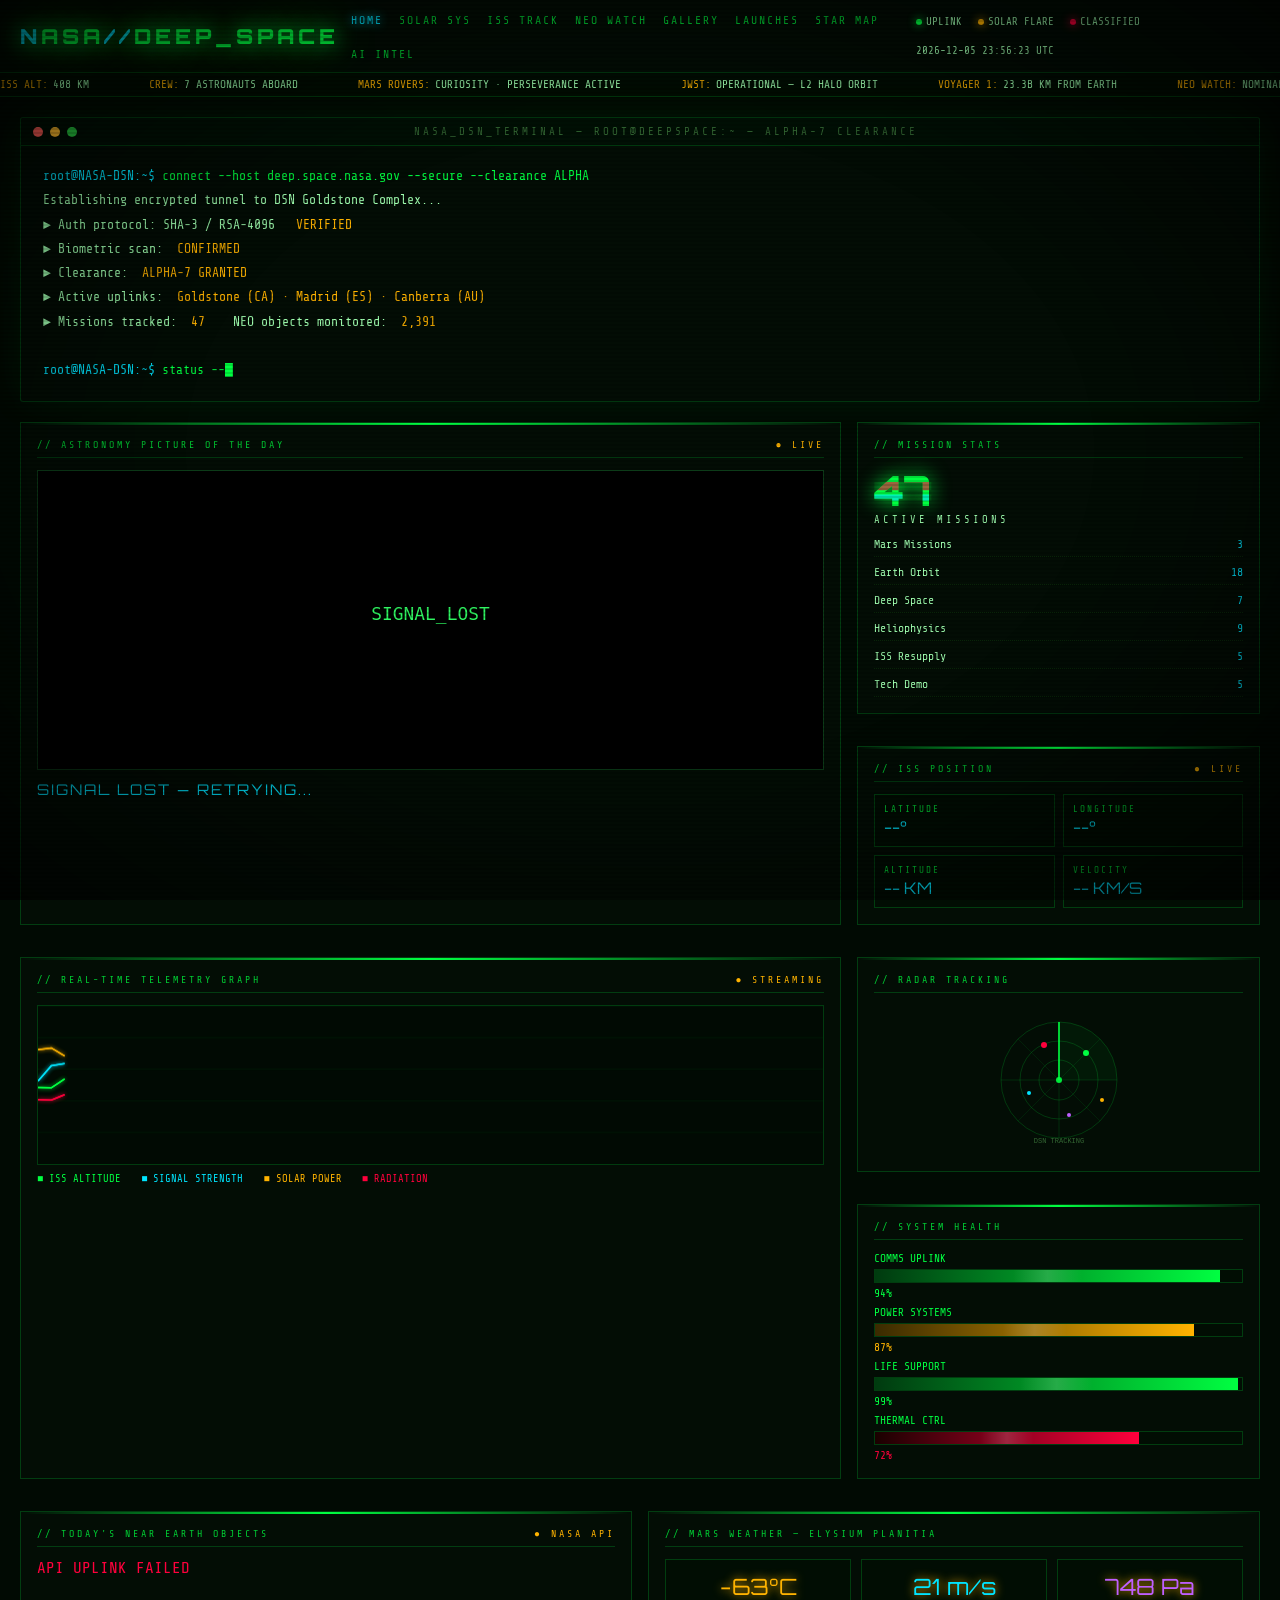
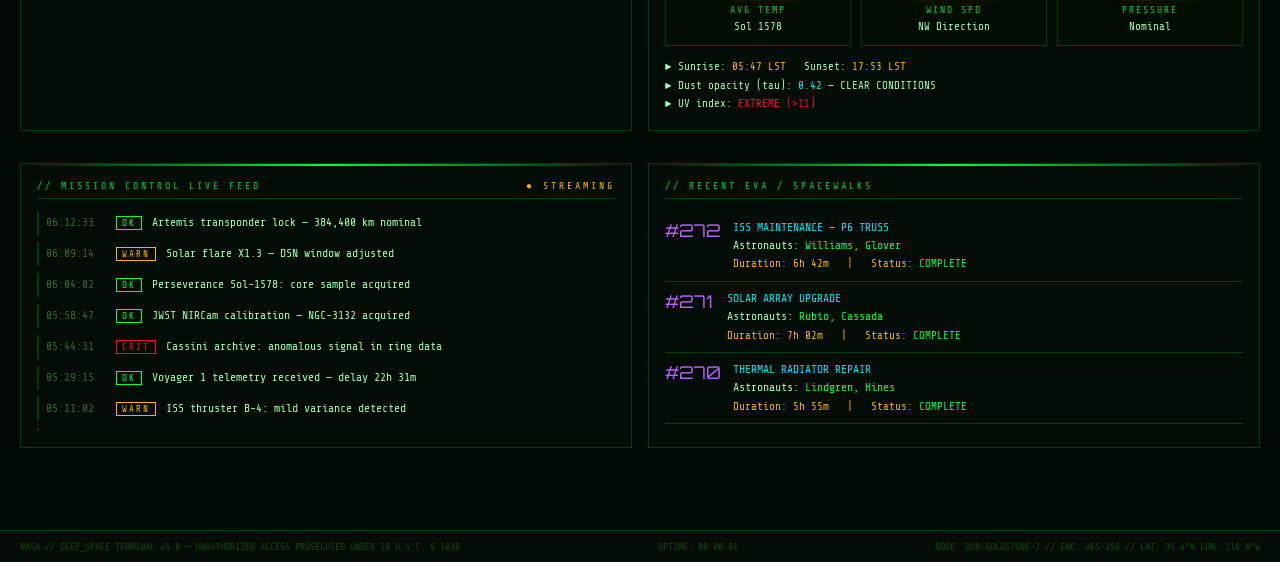
==== commit ea740233: "Add files via upload" ====
--- a/index.html
+++ b/index.html
@@ -1435,5 +1435,106 @@
   });
 });
 </script>
+
+<script>
+// ===== REALTIME CLOCK =====
+function updateClock(){
+  const el = document.getElementById('clock');
+  if(!el) return;
+  const d = new Date();
+  el.textContent = d.toISOString().replace('T',' ').split('.')[0] + ' UTC';
+}
+setInterval(updateClock,1000);
+updateClock();
+
+// ===== ISS LIVE DATA =====
+async function loadISS(){
+  try{
+    const res = await fetch('https://api.wheretheiss.at/v1/satellites/25544');
+    const d = await res.json();
+
+    const map = {
+      'iss-lat':'latitude',
+      'iss-lon':'longitude',
+      'iss-alt':'altitude',
+      'iss-vel':'velocity',
+      'iss-lat2':'latitude',
+      'iss-lon2':'longitude',
+      'iss-alt2':'altitude',
+      'iss-vel2':'velocity'
+    };
+
+    for(const id in map){
+      const el = document.getElementById(id);
+      if(el){
+        let v = d[map[id]];
+        if(map[id]==='altitude') v = v.toFixed(1)+' KM';
+        if(map[id]==='velocity') v = (v/1000).toFixed(2)+' KM/S';
+        if(map[id]==='latitude'||map[id]==='longitude') v = v.toFixed(4)+'°';
+        el.textContent = v;
+      }
+    }
+
+  }catch(e){}
+}
+
+// ===== APOD =====
+async function loadAPOD(){
+  try{
+    const res = await fetch('https://api.nasa.gov/planetary/apod?api_key=DEMO_KEY');
+    const d = await res.json();
+
+    const img = document.getElementById('apod-img');
+    const title = document.getElementById('apod-title');
+    const date = document.getElementById('apod-date');
+    const desc = document.getElementById('apod-desc');
+
+    if(img && d.url) img.src = d.url;
+    if(title) title.textContent = d.title || '';
+    if(date) date.textContent = d.date || '';
+    if(desc) desc.textContent = d.explanation || '';
+  }catch(e){}
+}
+
+// ===== NEO =====
+async function loadNEO(){
+  try{
+    const today = new Date().toISOString().split('T')[0];
+    const url = `https://api.nasa.gov/neo/rest/v1/feed?start_date=${today}&end_date=${today}&api_key=DEMO_KEY`;
+    const res = await fetch(url);
+    const d = await res.json();
+
+    const list = document.getElementById('neo-list-home');
+    const full = document.getElementById('neo-full');
+
+    const objs = d.near_earth_objects?.[today] || [];
+
+    const html = objs.slice(0,5).map(o=>{
+      return `<div style="font-size:.72rem;border-bottom:1px dotted #0a2a0a;padding:4px 0">
+        <span style="color:#00ff41">${o.name}</span> — 
+        <span style="color:#00e5ff">${parseFloat(o.close_approach_data[0].miss_distance.kilometers).toFixed(0)} km</span>
+      </div>`;
+    }).join('');
+
+    if(list) list.innerHTML = html || '<div>No data</div>';
+    if(full) full.innerHTML = html || '<div>No data</div>';
+
+  }catch(e){}
+}
+
+// ===== AUTO REFRESH LOOP =====
+function startLive(){
+  loadISS();
+  loadAPOD();
+  loadNEO();
+
+  setInterval(loadISS, 5000);
+  setInterval(loadNEO, 60000);
+  setInterval(loadAPOD, 3600000);
+}
+
+window.addEventListener('load', startLive);
+</script>
+
 </body>
 </html>
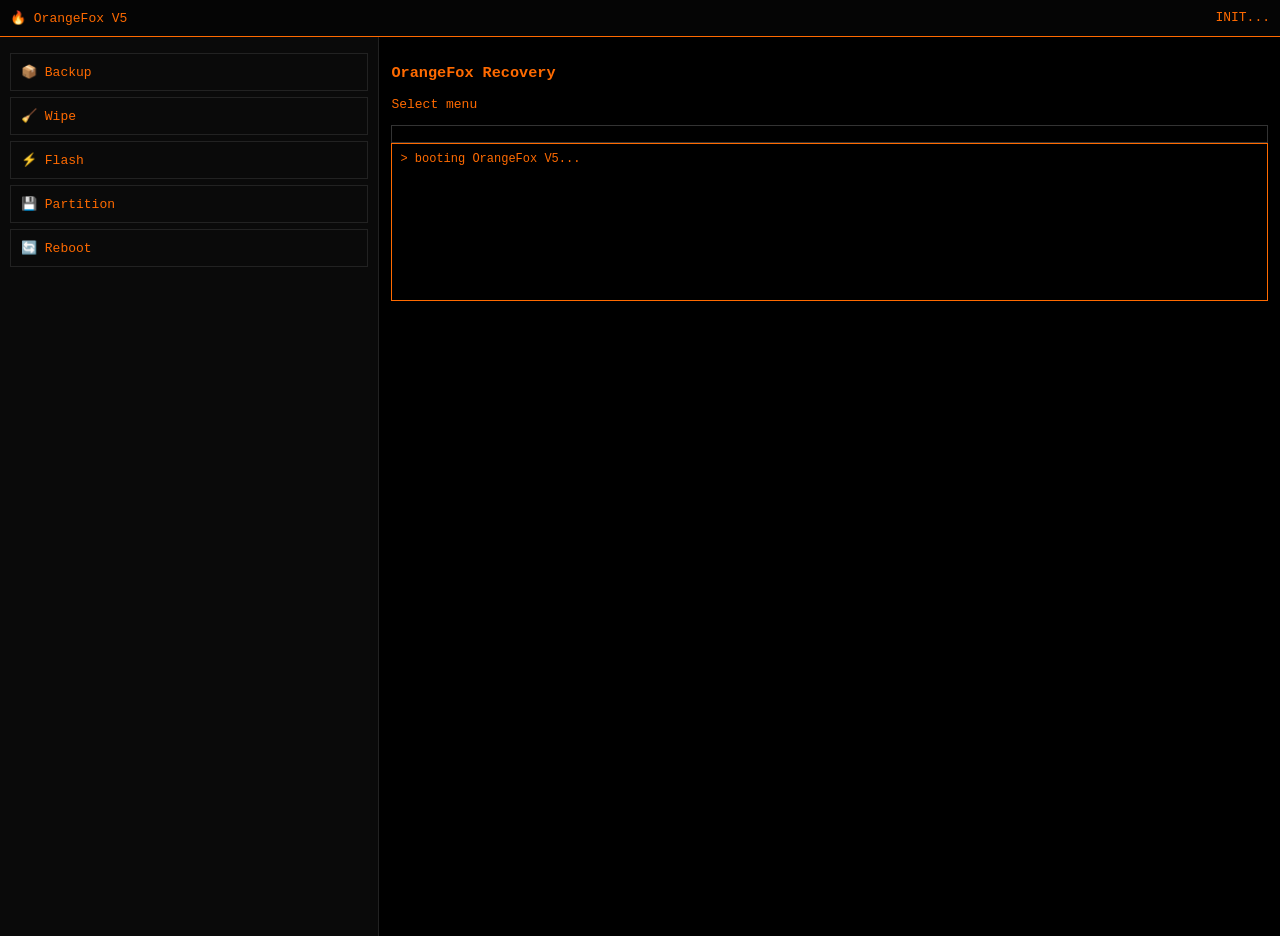
==== commit 465805c5: "Add files via upload" ====
--- a/index.html
+++ b/index.html
@@ -1,1539 +1,177 @@
 <!DOCTYPE html>
-<html lang="en">
+<html lang="id">
 <head>
-<meta charset="UTF-8"/>
-<meta name="viewport" content="width=device-width,initial-scale=1.0"/>
-<title>NASA // DEEP_SPACE TERMINAL v5.0</title>
+<meta charset="UTF-8">
+<title>OrangeFox Recovery V5</title>
 <style>
-@import url('https://fonts.googleapis.com/css2?family=Share+Tech+Mono&family=Orbitron:wght@400;700;900&family=VT323&display=swap');
-
-:root{
-  --g:#00ff41;--gd:#00cc33;--gf:#003a0f;
-  --c:#00e5ff;--r:#ff003c;--a:#ffb300;--pu:#bf5fff;
-  --bg:#010a03;--pan:#030d05;--bor:#00ff4133;--txt:#a0ffb0;
+body{
+    margin:0;
+    background:black;
+    font-family: monospace;
+    color:#ff6a00;
+    overflow:hidden;
 }
-*{margin:0;padding:0;box-sizing:border-box}
-html{scroll-behavior:smooth}
-body{background:var(--bg);color:var(--g);font-family:'Share Tech Mono',monospace;min-height:100vh;overflow-x:hidden;cursor:crosshair}
-
-/* SCANLINES */
-body::before{content:'';position:fixed;inset:0;background:repeating-linear-gradient(0deg,transparent,transparent 2px,rgba(0,0,0,.13) 2px,rgba(0,0,0,.13) 4px);pointer-events:none;z-index:9000}
-body::after{content:'';position:fixed;inset:0;background:radial-gradient(ellipse at center,transparent 50%,rgba(0,0,0,.65) 100%);pointer-events:none;z-index:8999}
-
-/* ── MATRIX CANVAS ── */
-#matrix-bg{position:fixed;inset:0;opacity:.06;z-index:0;pointer-events:none}
-
-/* ── HEADER ── */
-header{border-bottom:1px solid var(--bor);padding:10px 20px;display:flex;align-items:center;justify-content:space-between;background:var(--pan);position:sticky;top:0;z-index:500;gap:12px}
-.logo{font-family:'Orbitron',monospace;font-size:1.3rem;font-weight:900;color:var(--g);letter-spacing:4px;text-shadow:0 0 20px var(--g),0 0 40px var(--gd);white-space:nowrap}
-.logo span{color:var(--c)}
-.nav-links{display:flex;gap:16px;list-style:none;flex-wrap:wrap}
-.nav-links a{color:var(--gd);text-decoration:none;font-size:.72rem;letter-spacing:2px;text-transform:uppercase;transition:color .2s,text-shadow .2s;cursor:pointer}
-.nav-links a:hover,.nav-links a.active{color:var(--c);text-shadow:0 0 10px var(--c)}
-.status-bar{display:flex;gap:16px;font-size:.68rem;color:var(--txt);white-space:nowrap;flex-wrap:wrap}
-.sdot{display:inline-block;width:6px;height:6px;border-radius:50%;background:var(--g);box-shadow:0 0 8px var(--g);animation:pulse 1.5s infinite;margin-right:4px}
-.sdot.a{background:var(--a);box-shadow:0 0 8px var(--a)}
-.sdot.r{background:var(--r);box-shadow:0 0 8px var(--r)}
-@keyframes pulse{0%,100%{opacity:1}50%{opacity:.3}}
-
-/* ── TICKER ── */
-.ticker-wrap{overflow:hidden;border-bottom:1px solid var(--bor);background:#010d03;padding:5px 0;position:relative;z-index:1}
-.ticker-inner{display:flex;gap:60px;animation:ticker 40s linear infinite;white-space:nowrap}
-@keyframes ticker{from{transform:translateX(100vw)}to{transform:translateX(-100%)}}
-.ti{font-size:.7rem;color:var(--txt)}.ti .tl{color:var(--a);margin-right:5px}
-
-/* ── SECTIONS ── */
-.section{display:none;max-width:1300px;margin:0 auto;padding:20px 20px 50px;position:relative;z-index:1}
-.section.active{display:block}
-
-/* ── PANEL ── */
-.panel{border:1px solid var(--bor);background:var(--pan);padding:16px;position:relative;overflow:hidden;margin-bottom:16px}
-.panel::before{content:'';position:absolute;top:0;left:0;right:0;height:2px;background:linear-gradient(90deg,transparent,var(--g),transparent);animation:scanH 3s linear infinite}
-@keyframes scanH{0%{transform:translateX(-100%)}100%{transform:translateX(100%)}}
-.panel-label{font-size:.62rem;letter-spacing:3px;color:var(--gd);border-bottom:1px solid var(--bor);padding-bottom:7px;margin-bottom:12px;text-transform:uppercase}
-.panel-label .live{float:right;color:var(--a);animation:pulse 2s infinite}
-
-/* ── GRID ── */
-.g2{display:grid;grid-template-columns:1fr 1fr;gap:16px}
-.g3{display:grid;grid-template-columns:1fr 1fr 1fr;gap:16px}
-.g4{display:grid;grid-template-columns:repeat(4,1fr);gap:14px}
-.gc2{grid-column:span 2}.gc3{grid-column:span 3}
-
-/* ── HERO TERMINAL ── */
-.term-win{border:1px solid var(--bor);background:var(--pan);border-radius:3px;overflow:hidden;box-shadow:0 0 40px rgba(0,255,65,.07);margin-bottom:20px}
-.term-top{background:#011005;border-bottom:1px solid var(--bor);padding:7px 12px;display:flex;align-items:center;gap:7px}
-.tb{width:10px;height:10px;border-radius:50%}.tb.r{background:#ff5f57}.tb.a2{background:#ffbd2e}.tb.g2c{background:#28c840}
-.tt{flex:1;text-align:center;font-size:.68rem;color:#336633;letter-spacing:3px}
-.term-body{padding:18px 22px;min-height:200px;font-size:.82rem;line-height:1.85}
-.term-body .pr{color:var(--c)}.term-body .cm{color:var(--g)}.term-body .out{color:var(--txt)}.term-body .hi{color:var(--a)}.term-body .er{color:var(--r)}
-.blink{animation:blink 1s infinite step-end}
-@keyframes blink{0%,100%{opacity:1}50%{opacity:0}}
-
-/* ── BIG NUMBER ── */
-.bignum{font-family:'Orbitron',monospace;font-size:2.6rem;font-weight:900;color:var(--g);text-shadow:0 0 20px var(--g);line-height:1}
-.bigunit{font-size:.65rem;letter-spacing:3px;color:var(--txt);margin-top:3px}
-.stat-row{display:flex;flex-direction:column;gap:9px;margin-top:12px}
-.stat-item{display:flex;justify-content:space-between;font-size:.72rem;color:var(--txt);border-bottom:1px dotted #0a2a0a;padding-bottom:5px}
-.stat-item .v{color:var(--c)}
-
-/* ── APOD ── */
-#apod-img{width:100%;height:300px;object-fit:cover;display:block;border:1px solid var(--bor);filter:saturate(.7) contrast(1.1);transition:filter .4s;cursor:zoom-in}
-#apod-img:hover{filter:saturate(1.3) contrast(1.05)}
-#apod-title{font-family:'Orbitron',monospace;font-size:.92rem;color:var(--c);margin:10px 0 5px;letter-spacing:2px}
-#apod-date{font-size:.68rem;color:#336633;margin-bottom:8px}
-#apod-desc{font-size:.73rem;color:var(--txt);line-height:1.7;max-height:90px;overflow:hidden}
-
-/* ── ISS ── */
-.iss-grid{display:grid;grid-template-columns:1fr 1fr;gap:8px;margin-top:10px}
-.iss-cell{background:#010d03;border:1px solid var(--bor);padding:9px}
-.iss-cell .lbl{font-size:.58rem;letter-spacing:2px;color:var(--gd)}
-.iss-cell .val{font-size:1rem;font-family:'Orbitron',monospace;color:var(--c);margin-top:3px}
-
-/* ── RADAR ── */
-.radar-wrap{display:flex;justify-content:center;padding:10px 0}
-svg.radar{width:130px;height:130px}
-.rring{fill:none;stroke:var(--g);stroke-opacity:.18}
-.rsweep{transform-origin:65px 65px;animation:sweep 4s linear infinite}
-@keyframes sweep{from{transform:rotate(0deg)}to{transform:rotate(360deg)}}
-.rblip{animation:rblip 4s infinite}
-@keyframes rblip{0%,100%{opacity:0;r:2}30%,70%{opacity:1;r:4}50%{opacity:.5;r:3}}
-
-/* ── NEO ── */
-.neo-item{border-bottom:1px dotted #0a2a0a;padding:5px 0;font-size:.72rem}
-.neo-name{color:var(--g)}.neo-name.haz{color:var(--r)}
-.neo-data{color:var(--c);font-size:.68rem}
-
-/* ── FEED ── */
-.feed-list{display:flex;flex-direction:column;gap:7px;max-height:220px;overflow-y:auto;padding-right:4px}
-.feed-list::-webkit-scrollbar{width:4px}
-.feed-list::-webkit-scrollbar-thumb{background:var(--gd)}
-.feed-item{display:flex;gap:10px;font-size:.72rem;padding:5px 7px;border-left:2px solid var(--gf);transition:border-color .2s}
-.feed-item:hover{border-left-color:var(--g);background:rgba(0,255,65,.03)}
-.feed-item .ts{color:#336633;white-space:nowrap;min-width:60px}
-.feed-item .msg{color:var(--txt)}
-.tag{padding:1px 5px;border:1px solid;font-size:.58rem;letter-spacing:2px;white-space:nowrap;align-self:center}
-.tag-ok{color:var(--g);border-color:var(--g)}.tag-warn{color:var(--a);border-color:var(--a)}.tag-crit{color:var(--r);border-color:var(--r)}.tag-info{color:var(--c);border-color:var(--c)}
-
-/* ── AI CHAT ── */
-.chat-log{background:#010a03;border:1px solid var(--bor);padding:12px;min-height:140px;max-height:320px;overflow-y:auto;font-size:.78rem;line-height:1.75;margin-bottom:10px}
-.chat-log::-webkit-scrollbar{width:4px}.chat-log::-webkit-scrollbar-thumb{background:var(--gd)}
-.msg-sys{color:var(--gd)}.msg-user{color:var(--c)}.msg-ai{color:var(--txt)}.msg-err{color:var(--r)}
-.chat-row{display:flex;gap:8px;align-items:center}
-.chat-pmt{color:var(--c);font-size:.82rem;white-space:nowrap}
-#chat-in{flex:1;background:transparent;border:none;border-bottom:1px solid var(--gd);color:var(--g);font-family:'Share Tech Mono',monospace;font-size:.82rem;padding:3px 7px;outline:none}
-#chat-in::placeholder{color:#114411}
-.btn{background:transparent;border:1px solid var(--g);color:var(--g);font-family:'Share Tech Mono',monospace;font-size:.72rem;letter-spacing:2px;padding:5px 14px;cursor:pointer;text-transform:uppercase;transition:all .2s}
-.btn:hover{background:var(--g);color:var(--bg)}
-.btn:disabled{opacity:.4;cursor:not-allowed}
-.btn.cyan{border-color:var(--c);color:var(--c)}.btn.cyan:hover{background:var(--c);color:var(--bg)}
-.btn.red{border-color:var(--r);color:var(--r)}.btn.red:hover{background:var(--r);color:var(--bg)}
-
-/* ── SOLAR SYSTEM ── */
-#solar-canvas{width:100%;height:340px;background:#010a03;border:1px solid var(--bor);display:block}
-.planet-info-grid{display:grid;grid-template-columns:repeat(4,1fr);gap:8px;margin-top:10px}
-.pinfo{background:#010d03;border:1px solid var(--bor);padding:8px;text-align:center;cursor:pointer;transition:border-color .2s}
-.pinfo:hover{border-color:var(--c)}
-.pname{font-size:.65rem;letter-spacing:2px;color:var(--gd)}
-.pdist{font-size:.72rem;color:var(--c);margin-top:3px;font-family:'Orbitron',monospace}
-
-/* ── MARS WEATHER ── */
-.mars-grid{display:grid;grid-template-columns:repeat(3,1fr);gap:10px}
-.mars-card{background:#010d03;border:1px solid var(--bor);padding:12px;text-align:center}
-.mars-val{font-family:'Orbitron',monospace;font-size:1.4rem;color:var(--a);text-shadow:0 0 10px var(--a)}
-.mars-lbl{font-size:.62rem;letter-spacing:2px;color:var(--gd);margin-top:4px}
-.mars-sub{font-size:.68rem;color:var(--txt);margin-top:5px}
-
-/* ── SPACE GALLERY ── */
-.gallery-grid{display:grid;grid-template-columns:repeat(3,1fr);gap:10px}
-.gal-item{position:relative;overflow:hidden;border:1px solid var(--bor);cursor:pointer}
-.gal-item img{width:100%;height:160px;object-fit:cover;filter:saturate(.6) contrast(1.1);transition:all .4s;display:block}
-.gal-item:hover img{filter:saturate(1.3) contrast(1.05);transform:scale(1.05)}
-.gal-label{position:absolute;bottom:0;left:0;right:0;background:linear-gradient(transparent,rgba(0,0,0,.8));padding:8px;font-size:.65rem;color:var(--c);letter-spacing:2px}
-.modal-overlay{display:none;position:fixed;inset:0;background:rgba(0,0,0,.9);z-index:9999;justify-content:center;align-items:center}
-.modal-overlay.open{display:flex}
-.modal-img{max-width:90vw;max-height:85vh;border:1px solid var(--bor);box-shadow:0 0 60px rgba(0,255,65,.1)}
-.modal-close{position:absolute;top:20px;right:30px;color:var(--r);font-size:2rem;cursor:pointer;z-index:10000;background:none;border:none;font-family:'Share Tech Mono',monospace}
-
-/* ── LAUNCHES ── */
-.launch-item{border-bottom:1px solid var(--bor);padding:10px 0;font-size:.74rem}
-.launch-name{color:var(--c);font-family:'Orbitron',monospace;font-size:.78rem;letter-spacing:1px}
-.launch-detail{color:var(--txt);margin-top:3px;line-height:1.6}
-.launch-countdown{color:var(--a);font-family:'Orbitron',monospace;font-size:.85rem;margin-top:5px}
-.launch-badge{display:inline-block;padding:2px 7px;border:1px solid;font-size:.58rem;letter-spacing:2px;margin-top:4px}
-.badge-go{color:var(--g);border-color:var(--g)}.badge-tbc{color:var(--a);border-color:var(--a)}.badge-hold{color:var(--r);border-color:var(--r)}
-
-/* ── STAR MAP CANVAS ── */
-#star-canvas{width:100%;height:380px;background:#000308;border:1px solid var(--bor);display:block;cursor:crosshair}
-.star-info{margin-top:10px;font-size:.72rem;color:var(--txt);min-height:20px}
-
-/* ── SPACEWALK LOG ── */
-.eva-item{display:flex;gap:12px;border-bottom:1px solid var(--bor);padding:8px 0;font-size:.72rem;align-items:flex-start}
-.eva-num{font-family:'Orbitron',monospace;font-size:1.1rem;color:var(--pu);min-width:50px}
-.eva-detail{color:var(--txt);line-height:1.6}
-.eva-dur{color:var(--a);font-size:.68rem}
-
-/* ── TELEMETRY GRAPH ── */
-#tele-canvas{width:100%;height:160px;border:1px solid var(--bor);display:block;background:#010a03}
-
-/* ── GLITCH ── */
-.glitch{position:relative;display:inline-block}
-.glitch::before,.glitch::after{content:attr(data-text);position:absolute;top:0;left:0;opacity:.6}
-.glitch::before{color:var(--r);clip-path:polygon(0 30%,100% 30%,100% 50%,0 50%);animation:gl1 5s infinite}
-.glitch::after{color:var(--c);clip-path:polygon(0 60%,100% 60%,100% 75%,0 75%);animation:gl2 5s infinite}
-@keyframes gl1{0%,94%,100%{transform:none;opacity:0}95%{transform:translateX(-3px);opacity:.6}97%{transform:translateX(3px);opacity:.6}}
-@keyframes gl2{0%,96%,100%{transform:none;opacity:0}97%{transform:translateX(4px);opacity:.5}99%{transform:translateX(-2px);opacity:0}}
-
-/* ── PROGRESS BAR ── */
-.prog-wrap{background:#010d03;border:1px solid var(--bor);height:14px;overflow:hidden;margin:4px 0}
-.prog-fill{height:100%;background:linear-gradient(90deg,var(--gf),var(--g));transition:width 1s;position:relative}
-.prog-fill::after{content:'';position:absolute;top:0;left:0;right:0;bottom:0;background:linear-gradient(90deg,transparent 40%,rgba(255,255,255,.15) 50%,transparent 60%);animation:shine 2s linear infinite}
-@keyframes shine{from{transform:translateX(-100%)}to{transform:translateX(100%)}}
-
-/* ── TYPING EFFECT ── */
-.typing-cursor::after{content:'█';animation:blink 1s infinite step-end}
-
-/* ── PLANET DETAIL PANEL ── */
-#planet-detail{background:#010d03;border:1px solid var(--c);padding:14px;margin-top:10px;display:none}
-#planet-detail.show{display:block}
-.pd-title{font-family:'Orbitron',monospace;font-size:1rem;color:var(--c);margin-bottom:8px;letter-spacing:2px}
-.pd-grid{display:grid;grid-template-columns:1fr 1fr;gap:8px;font-size:.72rem}
-.pd-item span:first-child{color:var(--gd)}
-.pd-item span:last-child{color:var(--txt)}
-
-/* ── FOOTER ── */
-footer{border-top:1px solid var(--bor);padding:10px 20px;display:flex;justify-content:space-between;font-size:.62rem;color:#114411;background:var(--pan);position:relative;z-index:1;flex-wrap:wrap;gap:8px}
-
-/* ── LIGHTSPEED PARTICLES ── */
-#particles-canvas{position:fixed;inset:0;pointer-events:none;z-index:0;opacity:.25}
-
-/* ── MEDIA ── */
-@media(max-width:900px){
-  .g3,.g4,.planet-info-grid,.mars-grid,.gallery-grid{grid-template-columns:1fr 1fr}
-  .g2{grid-template-columns:1fr}
-  .gc2,.gc3{grid-column:span 1}
-  .nav-links{gap:10px}
-  .status-bar{display:none}
+.boot{
+    position:fixed;
+    width:100%;
+    height:100%;
+    background:black;
+    display:flex;
+    flex-direction:column;
+    justify-content:center;
+    align-items:center;
+    z-index:10;
+    animation:boot 3.5s forwards;
+    animation-delay:2.5s;
 }
-@media(max-width:600px){
-  .g3,.g4,.planet-info-grid,.mars-grid,.gallery-grid,.g2{grid-template-columns:1fr}
-  header{flex-wrap:wrap}
-  .nav-links{display:none}
+@keyframes boot{to{opacity:0;visibility:hidden;}}
+.boot h1{font-size:26px;}
+.boot p{color:#999;font-size:12px;}
+.topbar{
+    display:flex;
+    justify-content:space-between;
+    padding:10px;
+    border-bottom:1px solid #ff6a00;
+    background:#050505;
+}
+.wrapper{display:flex;height:100vh;}
+.sidebar{
+    width:28%;
+    background:#0a0a0a;
+    border-right:1px solid #222;
+    padding:10px;
+}
+.menu{
+    padding:10px;
+    border:1px solid #222;
+    margin:6px 0;
+    cursor:pointer;
+}
+.menu:hover{background:#ff6a00;color:black;}
+.content{flex:1;padding:12px;}
+.terminal{
+    background:black;
+    border:1px solid #ff6a00;
+    height:140px;
+    overflow:auto;
+    padding:8px;
+    font-size:12px;
+}
+.progressBox{
+    margin-top:10px;
+    height:16px;
+    border:1px solid #333;
+}
+.progress{
+    height:100%;
+    width:0%;
+    background:linear-gradient(90deg,#ff6a00,#ff3c00);
+}
+button{
+    padding:8px;
+    width:100%;
+    margin-top:6px;
+    background:linear-gradient(90deg,#ff6a00,#ff3c00);
+    border:none;
+    font-weight:bold;
+}
+.table{
+    margin-top:10px;
+    border:1px solid #333;
+    padding:10px;
+    font-size:12px;
+}
+.error{
+    margin-top:10px;
+    color:red;
+    border:1px solid red;
+    padding:8px;
+    display:none;
 }
 </style>
 </head>
 <body>
 
-<!-- BACKGROUNDS -->
-<canvas id="matrix-bg"></canvas>
-<canvas id="particles-canvas"></canvas>
-
-<!-- IMAGE MODAL -->
-<div class="modal-overlay" id="modal">
-  <button class="modal-close" onclick="document.getElementById('modal').classList.remove('open')">✕</button>
-  <img class="modal-img" id="modal-img" src="" alt=""/>
+<div class="boot">
+<h1>ORANGEFOX RECOVERY V5</h1>
+<p>Loading kernel modules...</p>
 </div>
 
-<!-- ── HEADER ── -->
-<header>
-  <div class="logo"><span>N</span>ASA<span>//</span>DEEP_SPACE</div>
-  <nav>
-    <ul class="nav-links" id="nav">
-      <li><a onclick="showSection('home')" class="active">HOME</a></li>
-      <li><a onclick="showSection('solar')">SOLAR SYS</a></li>
-      <li><a onclick="showSection('iss')">ISS TRACK</a></li>
-      <li><a onclick="showSection('neo')">NEO WATCH</a></li>
-      <li><a onclick="showSection('gallery')">GALLERY</a></li>
-      <li><a onclick="showSection('launches')">LAUNCHES</a></li>
-      <li><a onclick="showSection('starmap')">STAR MAP</a></li>
-      <li><a onclick="showSection('intel')">AI INTEL</a></li>
-    </ul>
-  </nav>
-  <div class="status-bar">
-    <span><span class="sdot"></span>UPLINK</span>
-    <span><span class="sdot a"></span>SOLAR FLARE</span>
-    <span><span class="sdot r"></span>CLASSIFIED</span>
-    <span id="clock">00:00:00 UTC</span>
-  </div>
-</header>
-
-<!-- ── TICKER ── -->
-<div class="ticker-wrap">
-  <div class="ticker-inner" id="ticker">
-    <span class="ti"><span class="tl">ISS ALT:</span>408 KM</span>
-    <span class="ti"><span class="tl">CREW:</span>7 ASTRONAUTS ABOARD</span>
-    <span class="ti"><span class="tl">MARS ROVERS:</span>CURIOSITY · PERSEVERANCE ACTIVE</span>
-    <span class="ti"><span class="tl">JWST:</span>OPERATIONAL — L2 HALO ORBIT</span>
-    <span class="ti"><span class="tl">VOYAGER 1:</span>23.3B KM FROM EARTH</span>
-    <span class="ti"><span class="tl">NEO WATCH:</span>NOMINAL — NO IMPACT THREAT</span>
-    <span class="ti"><span class="tl">ARTEMIS:</span>LUNAR RETURN PROGRAM ACTIVE</span>
-    <span class="ti"><span class="tl">DSN:</span>3 GROUND STATIONS ONLINE</span>
-    <span class="ti"><span class="tl">SOLAR WIND:</span>487 KM/S</span>
-    <span class="ti"><span class="tl">CME ALERT:</span>B-CLASS EVENT DETECTED</span>
-  </div>
+<div class="topbar">
+<div>🔥 OrangeFox V5</div>
+<div id="status">INIT...</div>
 </div>
 
-<!-- ════════════════════════ HOME ════════════════════════ -->
-<div class="section active" id="sec-home">
-
-  <!-- HERO TERMINAL -->
-  <div class="term-win">
-    <div class="term-top">
-      <div class="tb r"></div><div class="tb a2"></div><div class="tb g2c"></div>
-      <div class="tt">NASA_DSN_TERMINAL — ROOT@DEEPSPACE:~ — ALPHA-7 CLEARANCE</div>
-    </div>
-    <div class="term-body">
-      <div><span class="pr">root@NASA-DSN:~$</span> <span class="cm">connect --host deep.space.nasa.gov --secure --clearance ALPHA</span></div>
-      <div class="out">Establishing encrypted tunnel to DSN Goldstone Complex...</div>
-      <div class="out">► Auth protocol: SHA-3 / RSA-4096 &nbsp; <span class="hi">VERIFIED</span></div>
-      <div class="out">► Biometric scan: &nbsp;<span class="hi">CONFIRMED</span></div>
-      <div class="out">► Clearance: &nbsp;<span class="hi">ALPHA-7 GRANTED</span></div>
-      <div class="out">► Active uplinks: &nbsp;<span class="hi">Goldstone (CA) · Madrid (ES) · Canberra (AU)</span></div>
-      <div class="out">► Missions tracked: &nbsp;<span class="hi">47</span> &nbsp;&nbsp; NEO objects monitored: &nbsp;<span class="hi">2,391</span></div>
-      <div>&nbsp;</div>
-      <div><span class="pr">root@NASA-DSN:~$</span> <span class="cm" id="typed-cmd"></span><span class="blink">█</span></div>
-    </div>
-  </div>
-
-  <!-- ROW 1: APOD + STATS + ISS mini -->
-  <div class="g3" style="margin-bottom:16px">
-    <div class="panel gc2">
-      <div class="panel-label">// ASTRONOMY PICTURE OF THE DAY <span class="live">● LIVE</span></div>
-      <img id="apod-img" src="" alt="APOD" onerror="this.src='data:image/svg+xml,<svg xmlns=%22http://www.w3.org/2000/svg%22 width=%22800%22 height=%22300%22><rect width=%22800%22 height=%22300%22 fill=%22%23010d03%22/><text x=%22400%22 y=%22150%22 text-anchor=%22middle%22 fill=%22%2300ff41%22 font-family=%22monospace%22 font-size=%2218%22>SIGNAL_LOST</text></svg>'" onclick="openModal(this.src)"/>
-      <div id="apod-title">LOADING...</div>
-      <div id="apod-date"></div>
-      <div id="apod-desc"></div>
-    </div>
-    <div style="display:flex;flex-direction:column;gap:16px">
-      <div class="panel">
-        <div class="panel-label">// MISSION STATS</div>
-        <div class="bignum glitch" data-text="47">47</div>
-        <div class="bigunit">ACTIVE MISSIONS</div>
-        <div class="stat-row">
-          <div class="stat-item"><span>Mars Missions</span><span class="v">3</span></div>
-          <div class="stat-item"><span>Earth Orbit</span><span class="v">18</span></div>
-          <div class="stat-item"><span>Deep Space</span><span class="v">7</span></div>
-          <div class="stat-item"><span>Heliophysics</span><span class="v">9</span></div>
-          <div class="stat-item"><span>ISS Resupply</span><span class="v">5</span></div>
-          <div class="stat-item"><span>Tech Demo</span><span class="v">5</span></div>
-        </div>
-      </div>
-      <div class="panel">
-        <div class="panel-label">// ISS POSITION <span class="live">● LIVE</span></div>
-        <div class="iss-grid">
-          <div class="iss-cell"><div class="lbl">LATITUDE</div><div class="val" id="iss-lat">--°</div></div>
-          <div class="iss-cell"><div class="lbl">LONGITUDE</div><div class="val" id="iss-lon">--°</div></div>
-          <div class="iss-cell"><div class="lbl">ALTITUDE</div><div class="val" id="iss-alt">-- KM</div></div>
-          <div class="iss-cell"><div class="lbl">VELOCITY</div><div class="val" id="iss-vel">-- KM/S</div></div>
-        </div>
-      </div>
-    </div>
-  </div>
-
-  <!-- ROW 2: TELEMETRY GRAPH + RADAR + SYSTEM HEALTH -->
-  <div class="g3" style="margin-bottom:16px">
-    <div class="panel gc2">
-      <div class="panel-label">// REAL-TIME TELEMETRY GRAPH <span class="live">● STREAMING</span></div>
-      <canvas id="tele-canvas"></canvas>
-      <div style="display:flex;gap:20px;margin-top:8px;font-size:.65rem">
-        <span style="color:var(--g)">■ ISS ALTITUDE</span>
-        <span style="color:var(--c)">■ SIGNAL STRENGTH</span>
-        <span style="color:var(--a)">■ SOLAR POWER</span>
-        <span style="color:var(--r)">■ RADIATION</span>
-      </div>
-    </div>
-    <div style="display:flex;flex-direction:column;gap:16px">
-      <div class="panel">
-        <div class="panel-label">// RADAR TRACKING</div>
-        <div class="radar-wrap">
-          <svg class="radar" viewBox="0 0 130 130">
-            <circle class="rring" cx="65" cy="65" r="58"/>
-            <circle class="rring" cx="65" cy="65" r="39"/>
-            <circle class="rring" cx="65" cy="65" r="20"/>
-            <line x1="65" y1="7" x2="65" y2="123" stroke="#00ff4120" stroke-width="1"/>
-            <line x1="7" y1="65" x2="123" y2="65" stroke="#00ff4120" stroke-width="1"/>
-            <line x1="24" y1="24" x2="106" y2="106" stroke="#00ff4115" stroke-width="1"/>
-            <line x1="106" y1="24" x2="24" y2="106" stroke="#00ff4115" stroke-width="1"/>
-            <g class="rsweep">
-              <path d="M65,65 L65,7 A58,58,0,0,1,123,65 Z" fill="#00ff41" fill-opacity=".05"/>
-              <line x1="65" y1="65" x2="65" y2="7" stroke="#00ff41" stroke-width="2" stroke-opacity=".8"/>
-            </g>
-            <circle class="rblip" cx="92" cy="38" r="3" fill="#00ff41"/>
-            <circle class="rblip" cx="35" cy="78" r="2" fill="#00e5ff" style="animation-delay:.8s"/>
-            <circle class="rblip" cx="108" cy="85" r="2" fill="#ffb300" style="animation-delay:1.8s"/>
-            <circle class="rblip" cx="50" cy="30" r="3" fill="#ff003c" style="animation-delay:2.5s"/>
-            <circle class="rblip" cx="75" cy="100" r="2" fill="#bf5fff" style="animation-delay:3.2s"/>
-            <circle cx="65" cy="65" r="3" fill="#00ff41" opacity=".9"/>
-            <text x="65" y="128" text-anchor="middle" fill="#336633" font-size="7" font-family="monospace">DSN TRACKING</text>
-          </svg>
-        </div>
-      </div>
-      <div class="panel">
-        <div class="panel-label">// SYSTEM HEALTH</div>
-        <div style="font-size:.7rem;display:flex;flex-direction:column;gap:6px">
-          <div>COMMS UPLINK
-            <div class="prog-wrap"><div class="prog-fill" style="width:94%"></div></div>
-            <span style="color:var(--g)">94%</span>
-          </div>
-          <div>POWER SYSTEMS
-            <div class="prog-wrap"><div class="prog-fill" style="width:87%;background:linear-gradient(90deg,#3a2a00,var(--a))"></div></div>
-            <span style="color:var(--a)">87%</span>
-          </div>
-          <div>LIFE SUPPORT
-            <div class="prog-wrap"><div class="prog-fill" style="width:99%"></div></div>
-            <span style="color:var(--g)">99%</span>
-          </div>
-          <div>THERMAL CTRL
-            <div class="prog-wrap"><div class="prog-fill" style="width:72%;background:linear-gradient(90deg,#1a0000,var(--r))"></div></div>
-            <span style="color:var(--r)">72%</span>
-          </div>
-        </div>
-      </div>
-    </div>
-  </div>
-
-  <!-- ROW 3: NEO MINI + MARS WEATHER MINI -->
-  <div class="g2" style="margin-bottom:16px">
-    <div class="panel">
-      <div class="panel-label">// TODAY'S NEAR EARTH OBJECTS <span class="live">● NASA API</span></div>
-      <div id="neo-list-home"><div style="color:var(--gd)">Fetching NEO data...</div></div>
-    </div>
-    <div class="panel">
-      <div class="panel-label">// MARS WEATHER — ELYSIUM PLANITIA</div>
-      <div class="mars-grid">
-        <div class="mars-card">
-          <div class="mars-val" id="mars-temp">-63°C</div>
-          <div class="mars-lbl">AVG TEMP</div>
-          <div class="mars-sub">Sol 1578</div>
-        </div>
-        <div class="mars-card">
-          <div class="mars-val" style="color:var(--c)" id="mars-wind">21 m/s</div>
-          <div class="mars-lbl">WIND SPD</div>
-          <div class="mars-sub">NW Direction</div>
-        </div>
-        <div class="mars-card">
-          <div class="mars-val" style="color:var(--pu)" id="mars-pres">748 Pa</div>
-          <div class="mars-lbl">PRESSURE</div>
-          <div class="mars-sub">Nominal</div>
-        </div>
-      </div>
-      <div style="margin-top:12px;font-size:.68rem;color:var(--txt);line-height:1.7">
-        <div>► Sunrise: <span style="color:var(--a)">05:47 LST</span> &nbsp; Sunset: <span style="color:var(--a)">17:53 LST</span></div>
-        <div>► Dust opacity (tau): <span style="color:var(--c)">0.42</span> — CLEAR CONDITIONS</div>
-        <div>► UV index: <span style="color:var(--r)">EXTREME (>11)</span></div>
-      </div>
-    </div>
-  </div>
-
-  <!-- ROW 4: LIVE FEED + SPACEWALKS -->
-  <div class="g2" style="margin-bottom:16px">
-    <div class="panel">
-      <div class="panel-label">// MISSION CONTROL LIVE FEED <span class="live">● STREAMING</span></div>
-      <div class="feed-list" id="feed-list">
-        <div class="feed-item"><span class="ts">06:12:33</span><span class="tag tag-ok">OK</span><span class="msg">Artemis transponder lock — 384,400 km nominal</span></div>
-        <div class="feed-item"><span class="ts">06:09:14</span><span class="tag tag-warn">WARN</span><span class="msg">Solar flare X1.3 — DSN window adjusted</span></div>
-        <div class="feed-item"><span class="ts">06:04:02</span><span class="tag tag-ok">OK</span><span class="msg">Perseverance Sol-1578: core sample acquired</span></div>
-        <div class="feed-item"><span class="ts">05:58:47</span><span class="tag tag-ok">OK</span><span class="msg">JWST NIRCam calibration — NGC-3132 acquired</span></div>
-        <div class="feed-item"><span class="ts">05:44:31</span><span class="tag tag-crit">CRIT</span><span class="msg">Cassini archive: anomalous signal in ring data</span></div>
-        <div class="feed-item"><span class="ts">05:29:15</span><span class="tag tag-ok">OK</span><span class="msg">Voyager 1 telemetry received — delay 22h 31m</span></div>
-        <div class="feed-item"><span class="ts">05:11:02</span><span class="tag tag-warn">WARN</span><span class="msg">ISS thruster B-4: mild variance detected</span></div>
-        <div class="feed-item"><span class="ts">04:55:18</span><span class="tag tag-ok">OK</span><span class="msg">Dragon CRS-31 docking complete</span></div>
-      </div>
-    </div>
-    <div class="panel">
-      <div class="panel-label">// RECENT EVA / SPACEWALKS</div>
-      <div style="max-height:220px;overflow-y:auto">
-        <div class="eva-item">
-          <div class="eva-num">#272</div>
-          <div class="eva-detail">
-            <div style="color:var(--c)">ISS MAINTENANCE — P6 TRUSS</div>
-            <div>Astronauts: <span style="color:var(--g)">Williams, Glover</span></div>
-            <div class="eva-dur">Duration: 6h 42m &nbsp; | &nbsp; Status: <span style="color:var(--g)">COMPLETE</span></div>
-          </div>
-        </div>
-        <div class="eva-item">
-          <div class="eva-num">#271</div>
-          <div class="eva-detail">
-            <div style="color:var(--c)">SOLAR ARRAY UPGRADE</div>
-            <div>Astronauts: <span style="color:var(--g)">Rubio, Cassada</span></div>
-            <div class="eva-dur">Duration: 7h 02m &nbsp; | &nbsp; Status: <span style="color:var(--g)">COMPLETE</span></div>
-          </div>
-        </div>
-        <div class="eva-item">
-          <div class="eva-num">#270</div>
-          <div class="eva-detail">
-            <div style="color:var(--c)">THERMAL RADIATOR REPAIR</div>
-            <div>Astronauts: <span style="color:var(--g)">Lindgren, Hines</span></div>
-            <div class="eva-dur">Duration: 5h 55m &nbsp; | &nbsp; Status: <span style="color:var(--g)">COMPLETE</span></div>
-          </div>
-        </div>
-        <div class="eva-item">
-          <div class="eva-num">#269</div>
-          <div class="eva-detail">
-            <div style="color:var(--c)">NAUKA MODULE SURVEY</div>
-            <div>Astronauts: <span style="color:var(--g)">Prokopyev, Petelin</span></div>
-            <div class="eva-dur">Duration: 4h 18m &nbsp; | &nbsp; Status: <span style="color:var(--g)">COMPLETE</span></div>
-          </div>
-        </div>
-      </div>
-    </div>
-  </div>
-
+<div class="wrapper">
+<div class="sidebar">
+<div class="menu" onclick="tab('backup')">📦 Backup</div>
+<div class="menu" onclick="tab('wipe')">🧹 Wipe</div>
+<div class="menu" onclick="tab('flash')">⚡ Flash</div>
+<div class="menu" onclick="tab('partition')">💾 Partition</div>
+<div class="menu" onclick="tab('reboot')">🔄 Reboot</div>
 </div>
 
-<!-- ════════════════════════ SOLAR SYSTEM ════════════════════════ -->
-<div class="section" id="sec-solar">
-  <div class="panel" style="margin-bottom:16px">
-    <div class="panel-label">// SOLAR SYSTEM — LIVE ORBITAL SIMULATION</div>
-    <canvas id="solar-canvas"></canvas>
-    <div class="planet-info-grid" id="planet-info-grid"></div>
-    <div id="planet-detail">
-      <div class="pd-title" id="pd-name">PLANET</div>
-      <div class="pd-grid" id="pd-grid"></div>
-    </div>
-  </div>
-  <div class="g3">
-    <div class="panel">
-      <div class="panel-label">// SUN STATUS</div>
-      <div class="bignum" style="font-size:1.8rem;color:var(--a)">G2V</div>
-      <div class="bigunit">SPECTRAL CLASS</div>
-      <div class="stat-row">
-        <div class="stat-item"><span>Surface Temp</span><span class="v">5,778 K</span></div>
-        <div class="stat-item"><span>Core Temp</span><span class="v">15.7M K</span></div>
-        <div class="stat-item"><span>Mass</span><span class="v">1.989×10³⁰ kg</span></div>
-        <div class="stat-item"><span>Luminosity</span><span class="v">3.828×10²⁶ W</span></div>
-        <div class="stat-item"><span>Age</span><span class="v">4.603 Gyr</span></div>
-        <div class="stat-item"><span>Sunspot Count</span><span class="v" id="sunspot">142</span></div>
-      </div>
-    </div>
-    <div class="panel">
-      <div class="panel-label">// PLANETARY DISTANCES (AU)</div>
-      <div class="stat-row" id="planet-dist-list"></div>
-    </div>
-    <div class="panel">
-      <div class="panel-label">// HELIOSPHERE BOUNDARIES</div>
-      <div class="stat-row">
-        <div class="stat-item"><span>Termination Shock</span><span class="v">~94 AU</span></div>
-        <div class="stat-item"><span>Heliopause</span><span class="v">~122 AU</span></div>
-        <div class="stat-item"><span>Voyager 1 Position</span><span class="v">157 AU</span></div>
-        <div class="stat-item"><span>Oort Cloud Inner</span><span class="v">~2,000 AU</span></div>
-        <div class="stat-item"><span>Oort Cloud Outer</span><span class="v">~100,000 AU</span></div>
-        <div class="stat-item"><span>Nearest Star (Proxima)</span><span class="v">268,770 AU</span></div>
-      </div>
-    </div>
-  </div>
+<div class="content">
+<div id="panel">
+<h3>OrangeFox Recovery</h3>
+<p>Select menu</p>
 </div>
 
-<!-- ════════════════════════ ISS TRACKING ════════════════════════ -->
-<div class="section" id="sec-iss">
-  <div class="g2" style="margin-bottom:16px">
-    <div class="panel">
-      <div class="panel-label">// ISS REAL-TIME TELEMETRY <span class="live">● LIVE UPDATE 5s</span></div>
-      <div class="iss-grid">
-        <div class="iss-cell"><div class="lbl">LATITUDE</div><div class="val" id="iss-lat2">--°</div></div>
-        <div class="iss-cell"><div class="lbl">LONGITUDE</div><div class="val" id="iss-lon2">--°</div></div>
-        <div class="iss-cell"><div class="lbl">ALTITUDE</div><div class="val" id="iss-alt2">-- KM</div></div>
-        <div class="iss-cell"><div class="lbl">VELOCITY</div><div class="val" id="iss-vel2">-- KM/S</div></div>
-        <div class="iss-cell"><div class="lbl">FOOTPRINT</div><div class="val" id="iss-foot">-- KM</div></div>
-        <div class="iss-cell"><div class="lbl">VISIBILITY</div><div class="val" id="iss-vis">--</div></div>
-      </div>
-      <div class="radar-wrap" style="margin-top:12px">
-        <svg class="radar" viewBox="0 0 130 130" width="180" height="180">
-          <circle class="rring" cx="65" cy="65" r="58"/>
-          <circle class="rring" cx="65" cy="65" r="39"/>
-          <circle class="rring" cx="65" cy="65" r="20"/>
-          <line x1="65" y1="7" x2="65" y2="123" stroke="#00ff4120" stroke-width="1"/>
-          <line x1="7" y1="65" x2="123" y2="65" stroke="#00ff4120" stroke-width="1"/>
-          <g class="rsweep">
-            <path d="M65,65 L65,7 A58,58,0,0,1,123,65 Z" fill="#00ff41" fill-opacity=".08"/>
-            <line x1="65" y1="65" x2="65" y2="7" stroke="#00ff41" stroke-width="2"/>
-          </g>
-          <circle id="iss-dot" cx="65" cy="25" r="4" fill="#00e5ff" opacity=".9"/>
-          <circle cx="65" cy="65" r="3" fill="#00ff41"/>
-        </svg>
-      </div>
-    </div>
-    <div class="panel">
-      <div class="panel-label">// ISS CREW MANIFEST</div>
-      <div style="font-size:.74rem;display:flex;flex-direction:column;gap:8px">
-        <div style="border-bottom:1px solid var(--bor);padding-bottom:8px;color:var(--gd)">EXPEDITION 71 — 7 CREW MEMBERS</div>
-        <div class="stat-item"><span>CDR Oleg Kononenko</span><span class="v" style="color:var(--r)">🇷🇺 RUS</span></div>
-        <div class="stat-item"><span>FE Tracy Caldwell Dyson</span><span class="v" style="color:var(--c)">🇺🇸 NASA</span></div>
-        <div class="stat-item"><span>FE Matthew Dominick</span><span class="v" style="color:var(--c)">🇺🇸 NASA</span></div>
-        <div class="stat-item"><span>FE Alexander Grebenkin</span><span class="v" style="color:var(--r)">🇷🇺 RUS</span></div>
-        <div class="stat-item"><span>FE Mike Barratt</span><span class="v" style="color:var(--c)">🇺🇸 NASA</span></div>
-        <div class="stat-item"><span>FE Nikolai Chub</span><span class="v" style="color:var(--r)">🇷🇺 RUS</span></div>
-        <div class="stat-item"><span>FE Jeanette Epps</span><span class="v" style="color:var(--c)">🇺🇸 NASA</span></div>
-      </div>
-      <div style="margin-top:14px">
-        <div class="panel-label" style="margin-bottom:8px">// STATION STATS</div>
-        <div class="stat-row">
-          <div class="stat-item"><span>Orbits/Day</span><span class="v">15.5</span></div>
-          <div class="stat-item"><span>Orbital Period</span><span class="v">92 min</span></div>
-          <div class="stat-item"><span>Inclination</span><span class="v">51.6°</span></div>
-          <div class="stat-item"><span>Mass</span><span class="v">420,000 kg</span></div>
-          <div class="stat-item"><span>Pressurized Vol</span><span class="v">916 m³</span></div>
-          <div class="stat-item"><span>Solar Arrays</span><span class="v">8 × 34m</span></div>
-        </div>
-      </div>
-    </div>
-  </div>
-  <div class="panel">
-    <div class="panel-label">// ISS PASS PREDICTIONS (NEXT 24H)</div>
-    <div id="iss-passes" style="font-size:.74rem;color:var(--txt)">
-      <div style="color:var(--gd);margin-bottom:8px">Calculating next visible passes...</div>
-      <div class="stat-item"><span>Pass 1</span><span class="v">T+0h 47min — Elevation 72° — Duration 6min</span></div>
-      <div class="stat-item"><span>Pass 2</span><span class="v">T+2h 21min — Elevation 45° — Duration 4min</span></div>
-      <div class="stat-item"><span>Pass 3</span><span class="v">T+3h 58min — Elevation 28° — Duration 2min</span></div>
-      <div class="stat-item"><span>Pass 4</span><span class="v">T+5h 34min — Elevation 61° — Duration 5min</span></div>
-      <div class="stat-item"><span>Pass 5</span><span class="v">T+7h 09min — Elevation 82° — Duration 7min</span></div>
-    </div>
-  </div>
+<div class="progressBox">
+<div class="progress" id="progress"></div>
 </div>
 
-<!-- ════════════════════════ NEO WATCH ════════════════════════ -->
-<div class="section" id="sec-neo">
-  <div class="g2" style="margin-bottom:16px">
-    <div class="panel">
-      <div class="panel-label">// NEAR EARTH OBJECTS TODAY <span class="live">● NASA API</span></div>
-      <div id="neo-full" style="font-size:.74rem;color:var(--txt)"><div style="color:var(--gd)">Fetching...</div></div>
-    </div>
-    <div class="panel">
-      <div class="panel-label">// PLANETARY DEFENSE STATUS</div>
-      <div class="stat-row">
-        <div class="stat-item"><span>Objects Catalogued</span><span class="v">34,212</span></div>
-        <div class="stat-item"><span>Potentially Hazardous</span><span class="v" style="color:var(--r)">2,391</span></div>
-        <div class="stat-item"><span>Impact Risk (Sentry)</span><span class="v" style="color:var(--g)">NOMINAL</span></div>
-        <div class="stat-item"><span>DART Mission Status</span><span class="v">COMPLETE ✓</span></div>
-        <div class="stat-item"><span>NEO Cam Coverage</span><span class="v">98.4%</span></div>
-        <div class="stat-item"><span>Hera Mission (ESA)</span><span class="v">EN ROUTE</span></div>
-      </div>
-      <div style="margin-top:14px">
-        <div class="panel-label" style="margin-bottom:8px">// THREAT ASSESSMENT</div>
-        <div style="font-size:.72rem;line-height:1.9;color:var(--txt)">
-          <div>► Torino Scale: <span style="color:var(--g)">0 — NORMAL</span></div>
-          <div>► Palermo Scale: <span style="color:var(--g)">-6.2 — BELOW BACKGROUND</span></div>
-          <div>► Next 100yr Risk: <span style="color:var(--g)">NO SIGNIFICANT THREAT</span></div>
-          <div>► Apophis 2029 Flyby: <span style="color:var(--a)">31,600 KM — SAFE</span></div>
-        </div>
-      </div>
-    </div>
-  </div>
-  <div class="panel">
-    <div class="panel-label">// SENTRY IMPACT RISK TABLE — MONITORED OBJECTS</div>
-    <div style="overflow-x:auto">
-      <table style="width:100%;border-collapse:collapse;font-size:.72rem">
-        <thead>
-          <tr style="color:var(--gd);border-bottom:1px solid var(--bor)">
-            <th style="text-align:left;padding:5px">OBJECT</th>
-            <th style="text-align:left;padding:5px">YEAR</th>
-            <th style="text-align:left;padding:5px">DIAM</th>
-            <th style="text-align:left;padding:5px">PALERMO</th>
-            <th style="text-align:left;padding:5px">TORINO</th>
-            <th style="text-align:left;padding:5px">STATUS</th>
-          </tr>
-        </thead>
-        <tbody style="color:var(--txt)">
-          <tr style="border-bottom:1px dotted #0a2a0a">
-            <td style="padding:5px;color:var(--c)">99942 Apophis</td><td style="padding:5px">2029</td><td style="padding:5px">370m</td><td style="padding:5px">-6.2</td><td style="padding:5px;color:var(--g)">0</td><td style="padding:5px;color:var(--g)">SAFE</td>
-          </tr>
-          <tr style="border-bottom:1px dotted #0a2a0a">
-            <td style="padding:5px;color:var(--c)">2023 DW</td><td style="padding:5px">2046</td><td style="padding:5px">51m</td><td style="padding:5px">-5.4</td><td style="padding:5px;color:var(--g)">0</td><td style="padding:5px;color:var(--g)">MONITOR</td>
-          </tr>
-          <tr style="border-bottom:1px dotted #0a2a0a">
-            <td style="padding:5px;color:var(--c)">101955 Bennu</td><td style="padding:5px">2182</td><td style="padding:5px">500m</td><td style="padding:5px">-3.5</td><td style="padding:5px;color:var(--g)">0</td><td style="padding:5px;color:var(--a)">WATCH</td>
-          </tr>
-          <tr style="border-bottom:1px dotted #0a2a0a">
-            <td style="padding:5px;color:var(--c)">1979 XB</td><td style="padding:5px">2056</td><td style="padding:5px">1.2km</td><td style="padding:5px">-4.8</td><td style="padding:5px;color:var(--g)">0</td><td style="padding:5px;color:var(--g)">SAFE</td>
-          </tr>
-        </tbody>
-      </table>
-    </div>
-  </div>
+<div class="terminal" id="terminal">> booting OrangeFox V5...</div>
+
+<div class="error" id="error">SYSTEM ERROR</div>
+</div>
 </div>
 
-<!-- ════════════════════════ GALLERY ════════════════════════ -->
-<div class="section" id="sec-gallery">
-  <div class="panel" style="margin-bottom:16px">
-    <div class="panel-label">// NASA DEEP SPACE IMAGE ARCHIVE</div>
-    <div class="gallery-grid" id="gallery-grid">
-      <!-- Populated by JS -->
-    </div>
-  </div>
-  <div class="panel">
-    <div class="panel-label">// JWST — JAMES WEBB SPACE TELESCOPE HIGHLIGHTS</div>
-    <div class="gallery-grid" id="jwst-grid"></div>
-  </div>
-</div>
-
-<!-- ════════════════════════ LAUNCHES ════════════════════════ -->
-<div class="section" id="sec-launches">
-  <div class="g2" style="margin-bottom:16px">
-    <div class="panel">
-      <div class="panel-label">// UPCOMING LAUNCHES <span class="live">● SCHEDULE</span></div>
-      <div id="launch-list"></div>
-    </div>
-    <div class="panel">
-      <div class="panel-label">// LAUNCH SITES STATUS</div>
-      <div class="stat-row">
-        <div class="stat-item"><span>KSC LC-39A (SpaceX)</span><span class="v" style="color:var(--g)">ACTIVE</span></div>
-        <div class="stat-item"><span>KSC LC-39B (NASA/SLS)</span><span class="v" style="color:var(--a)">MAINTENANCE</span></div>
-        <div class="stat-item"><span>Vandenberg SLC-4E</span><span class="v" style="color:var(--g)">ACTIVE</span></div>
-        <div class="stat-item"><span>Baikonur LC-1</span><span class="v" style="color:var(--g)">ACTIVE</span></div>
-        <div class="stat-item"><span>Starbase TX (SpaceX)</span><span class="v" style="color:var(--g)">ACTIVE</span></div>
-        <div class="stat-item"><span>Wallops Island VA-0</span><span class="v" style="color:var(--c)">STANDBY</span></div>
-        <div class="stat-item"><span>Kourou ELA-4 (Ariane)</span><span class="v" style="color:var(--g)">ACTIVE</span></div>
-        <div class="stat-item"><span>Jiuquan China</span><span class="v" style="color:var(--g)">ACTIVE</span></div>
-      </div>
-      <div style="margin-top:14px">
-        <div class="panel-label" style="margin-bottom:8px">// 2024-2025 STATS</div>
-        <div class="stat-row">
-          <div class="stat-item"><span>Total Launches (YTD)</span><span class="v">87</span></div>
-          <div class="stat-item"><span>Successful</span><span class="v" style="color:var(--g)">85</span></div>
-          <div class="stat-item"><span>Partial Failure</span><span class="v" style="color:var(--a)">1</span></div>
-          <div class="stat-item"><span>Failure</span><span class="v" style="color:var(--r)">1</span></div>
-          <div class="stat-item"><span>Crewed Missions</span><span class="v">6</span></div>
-          <div class="stat-item"><span>Satellites Deployed</span><span class="v">1,842</span></div>
-        </div>
-      </div>
-    </div>
-  </div>
-</div>
-
-<!-- ════════════════════════ STAR MAP ════════════════════════ -->
-<div class="section" id="sec-starmap">
-  <div class="panel" style="margin-bottom:16px">
-    <div class="panel-label">// INTERACTIVE STAR MAP — NORTHERN HEMISPHERE VIEW <span class="live">● REAL-TIME</span></div>
-    <canvas id="star-canvas"></canvas>
-    <div class="star-info" id="star-info">► Hover over a star to identify it. Click to get detailed information.</div>
-    <div style="display:flex;gap:16px;margin-top:10px;flex-wrap:wrap;font-size:.68rem">
-      <span style="color:#fff9">■ Class O/B (Blue)</span>
-      <span style="color:#aaf">■ Class A (White-Blue)</span>
-      <span style="color:#fff">■ Class F/G (White-Yellow)</span>
-      <span style="color:#fa8">■ Class K (Orange)</span>
-      <span style="color:#f44">■ Class M (Red)</span>
-      <span style="color:#ff0">◆ Planet</span>
-    </div>
-  </div>
-  <div class="g3">
-    <div class="panel">
-      <div class="panel-label">// BRIGHTEST STARS</div>
-      <div class="stat-row">
-        <div class="stat-item"><span>Sirius (α CMa)</span><span class="v">-1.46 mag</span></div>
-        <div class="stat-item"><span>Canopus (α Car)</span><span class="v">-0.74 mag</span></div>
-        <div class="stat-item"><span>Arcturus (α Boo)</span><span class="v">-0.05 mag</span></div>
-        <div class="stat-item"><span>Vega (α Lyr)</span><span class="v">+0.03 mag</span></div>
-        <div class="stat-item"><span>Capella (α Aur)</span><span class="v">+0.08 mag</span></div>
-        <div class="stat-item"><span>Rigel (β Ori)</span><span class="v">+0.13 mag</span></div>
-        <div class="stat-item"><span>Betelgeuse (α Ori)</span><span class="v">+0.50 mag</span></div>
-        <div class="stat-item"><span>Polaris (α UMi)</span><span class="v">+1.97 mag</span></div>
-      </div>
-    </div>
-    <div class="panel">
-      <div class="panel-label">// CONSTELLATIONS VISIBLE</div>
-      <div class="stat-row">
-        <div class="stat-item"><span>Orion</span><span class="v" style="color:var(--g)">VISIBLE</span></div>
-        <div class="stat-item"><span>Ursa Major</span><span class="v" style="color:var(--g)">VISIBLE</span></div>
-        <div class="stat-item"><span>Cassiopeia</span><span class="v" style="color:var(--g)">VISIBLE</span></div>
-        <div class="stat-item"><span>Scorpius</span><span class="v" style="color:var(--a)">LOW HORIZON</span></div>
-        <div class="stat-item"><span>Sagittarius</span><span class="v" style="color:var(--a)">LOW HORIZON</span></div>
-        <div class="stat-item"><span>Perseus</span><span class="v" style="color:var(--g)">VISIBLE</span></div>
-        <div class="stat-item"><span>Lyra</span><span class="v" style="color:var(--g)">VISIBLE</span></div>
-        <div class="stat-item"><span>Cygnus</span><span class="v" style="color:var(--g)">VISIBLE</span></div>
-      </div>
-    </div>
-    <div class="panel">
-      <div class="panel-label">// PLANETARY POSITIONS</div>
-      <div class="stat-row">
-        <div class="stat-item"><span>Mercury</span><span class="v">Gemini — 8° elongation</span></div>
-        <div class="stat-item"><span>Venus</span><span class="v">Leo — Evening star</span></div>
-        <div class="stat-item"><span>Mars</span><span class="v">Taurus — Mag +0.7</span></div>
-        <div class="stat-item"><span>Jupiter</span><span class="v">Aries — Mag -2.1</span></div>
-        <div class="stat-item"><span>Saturn</span><span class="v">Aquarius — Mag +0.9</span></div>
-        <div class="stat-item"><span>Uranus</span><span class="v">Aries — Mag +5.8</span></div>
-        <div class="stat-item"><span>Neptune</span><span class="v">Pisces — Mag +7.9</span></div>
-      </div>
-    </div>
-  </div>
-</div>
-
-<!-- ════════════════════════ AI INTEL ════════════════════════ -->
-<div class="section" id="sec-intel">
-  <div class="term-win" style="margin-bottom:16px">
-    <div class="term-top">
-      <div class="tb r"></div><div class="tb a2"></div><div class="tb g2c"></div>
-      <div class="tt">NASA DEEP_SPACE AI TERMINAL — CLASSIFICATION: ALPHA-7</div>
-    </div>
-    <div class="term-body" style="padding:14px 18px;min-height:auto">
-      <div class="out">► AI Core: <span class="hi">Claude Sonnet — Anthropic Neural Engine</span></div>
-      <div class="out">► Knowledge Base: <span class="hi">NASA Archives · arXiv · JPL · ESA · JAXA</span></div>
-      <div class="out">► Clearance Level: <span class="hi">ALPHA-7 — Full Access Granted</span></div>
-    </div>
-  </div>
-  <div class="panel" style="margin-bottom:16px">
-    <div class="panel-label">// NASA AI INTELLIGENCE INTERFACE <span class="live">● ONLINE</span></div>
-    <div class="chat-log" id="chat-log">
-      <div class="msg-sys">[SYSTEM] NASA Deep Space AI Terminal v5.0 initialized.</div>
-      <div class="msg-sys">[SYSTEM] Classification: ALPHA-7 — All queries encrypted and logged.</div>
-      <div class="msg-sys">[SYSTEM] I can answer questions about: NASA missions, astronomy, astrophysics, space exploration, planetary science, cosmology, and more.</div>
-      <div class="msg-sys">[SYSTEM] Awaiting query...</div>
-    </div>
-    <div class="chat-row">
-      <span class="chat-pmt">root@NASA:~$</span>
-      <input id="chat-in" type="text" placeholder="Query the deep space intelligence..."/>
-      <button class="btn" id="chat-btn" onclick="sendChat()">TRANSMIT ▶</button>
-      <button class="btn red" onclick="clearChat()">PURGE</button>
-    </div>
-  </div>
-  <div class="g3">
-    <div class="panel">
-      <div class="panel-label">// QUICK QUERY PRESETS</div>
-      <div style="display:flex;flex-direction:column;gap:8px">
-        <button class="btn cyan" onclick="quickQuery('What are the latest Mars discoveries from Perseverance?')">MARS DISCOVERIES</button>
-        <button class="btn cyan" onclick="quickQuery('Explain how black holes form and what happens at the event horizon')">BLACK HOLES</button>
-        <button class="btn cyan" onclick="quickQuery('What is the James Webb Space Telescope and its greatest discoveries?')">JWST SCIENCE</button>
-        <button class="btn cyan" onclick="quickQuery('Tell me about the Artemis program and Moon to Mars mission plan')">ARTEMIS PROGRAM</button>
-        <button class="btn cyan" onclick="quickQuery('What is the Drake Equation and current SETI status?')">SETI / DRAKE EQ</button>
-        <button class="btn cyan" onclick="quickQuery('Explain dark matter and dark energy mysteries')">DARK MATTER</button>
-        <button class="btn cyan" onclick="quickQuery('What would happen if an asteroid like Apophis hit Earth?')">IMPACT SCENARIOS</button>
-        <button class="btn cyan" onclick="quickQuery('Describe the life of a star from nebula to supernova')">STELLAR EVOLUTION</button>
-      </div>
-    </div>
-    <div class="panel">
-      <div class="panel-label">// ACTIVE DEEP SPACE MISSIONS</div>
-      <div class="stat-row">
-        <div class="stat-item"><span>Voyager 1</span><span class="v">Interstellar Space</span></div>
-        <div class="stat-item"><span>Voyager 2</span><span class="v">Interstellar Space</span></div>
-        <div class="stat-item"><span>New Horizons</span><span class="v">Kuiper Belt</span></div>
-        <div class="stat-item"><span>Pioneer 10</span><span class="v">Beyond Neptune</span></div>
-        <div class="stat-item"><span>JWST</span><span class="v">L2 Lagrange Point</span></div>
-        <div class="stat-item"><span>Perseverance</span><span class="v">Mars — Jezero</span></div>
-        <div class="stat-item"><span>Curiosity</span><span class="v">Mars — Gale Crater</span></div>
-        <div class="stat-item"><span>OSIRIS-REx</span><span class="v">Earth Return</span></div>
-        <div class="stat-item"><span>Parker Solar Probe</span><span class="v">Solar Orbit</span></div>
-        <div class="stat-item"><span>Lucy</span><span class="v">Trojan Asteroids</span></div>
-      </div>
-    </div>
-    <div class="panel">
-      <div class="panel-label">// UNIVERSE STATS</div>
-      <div class="stat-row">
-        <div class="stat-item"><span>Age of Universe</span><span class="v">13.8 Gyr</span></div>
-        <div class="stat-item"><span>Observable Diameter</span><span class="v">93 Bly</span></div>
-        <div class="stat-item"><span>Galaxies (est)</span><span class="v">~2 Trillion</span></div>
-        <div class="stat-item"><span>Stars (Milky Way)</span><span class="v">200–400 Billion</span></div>
-        <div class="stat-item"><span>Exoplanets Found</span><span class="v">5,700+</span></div>
-        <div class="stat-item"><span>Habitable Zone</span><span class="v">11 candidates</span></div>
-        <div class="stat-item"><span>Speed of Light</span><span class="v">299,792 km/s</span></div>
-        <div class="stat-item"><span>Hubble Constant</span><span class="v">73 km/s/Mpc</span></div>
-      </div>
-    </div>
-  </div>
-</div>
-
-<!-- ── FOOTER ── -->
-<footer>
-  <span>NASA // DEEP_SPACE TERMINAL v5.0 — UNAUTHORIZED ACCESS PROSECUTED UNDER 18 U.S.C. § 1030</span>
-  <span id="footer-time">UPTIME: 00:00:00</span>
-  <span>NODE: DSN-GOLDSTONE-7 // ENC: AES-256 // LAT: 35.4°N LON: 116.8°W</span>
-</footer>
-
 <script>
-// ══════════════════════════════════════════════
-//  UTILITIES
-// ══════════════════════════════════════════════
-const $ = id => document.getElementById(id);
-const pad = n => String(n).padStart(2,'0');
-const startTime = Date.now();
-
-// CLOCK
-function updateClock(){
-  const now = new Date();
-  $('clock').textContent = `${pad(now.getUTCHours())}:${pad(now.getUTCMinutes())}:${pad(now.getUTCSeconds())} UTC`;
-  const up = Math.floor((Date.now()-startTime)/1000);
-  $('footer-time').textContent = `UPTIME: ${pad(Math.floor(up/3600))}:${pad(Math.floor((up%3600)/60))}:${pad(up%60)}`;
-}
-setInterval(updateClock,1000); updateClock();
-
-// SECTION NAVIGATION
-function showSection(id){
-  document.querySelectorAll('.section').forEach(s=>s.classList.remove('active'));
-  document.querySelectorAll('.nav-links a').forEach(a=>a.classList.remove('active'));
-  $('sec-'+id).classList.add('active');
-  event && event.target && event.target.classList.add('active');
-  // lazy init canvases
-  if(id==='solar') initSolar();
-  if(id==='starmap') initStarMap();
+function log(t){
+let term=document.getElementById("terminal");
+term.innerHTML+="<br>> "+t;
+term.scrollTop=term.scrollHeight;
 }
 
-// ══════════════════════════════════════════════
-//  MATRIX BG
-// ══════════════════════════════════════════════
-(function(){
-  const c = $('matrix-bg');
-  const ctx = c.getContext('2d');
-  function resize(){ c.width=window.innerWidth; c.height=window.innerHeight; }
-  resize(); window.addEventListener('resize',resize);
-  const chars='ABCDEFGHIJKLMNOPQRSTUVWXYZアイウエオカキクケコサシスセソタチツテトナニヌネノハヒフヘホ01234567890101';
-  const cols = Math.floor(window.innerWidth/16);
-  const drops = Array(cols).fill(1);
-  function draw(){
-    ctx.fillStyle='rgba(1,10,3,0.05)';
-    ctx.fillRect(0,0,c.width,c.height);
-    ctx.fillStyle='#00ff41';
-    ctx.font='14px Share Tech Mono';
-    drops.forEach((y,i)=>{
-      ctx.fillText(chars[Math.floor(Math.random()*chars.length)],i*16,y*16);
-      if(y*16>c.height&&Math.random()>0.975) drops[i]=0;
-      drops[i]++;
-    });
-  }
-  setInterval(draw,50);
-})();
+setTimeout(()=>{
+document.getElementById("status").innerHTML="READY";
+log("System mounted");
+},2000);
 
-// ══════════════════════════════════════════════
-//  PARTICLES (STAR WARP)
-// ══════════════════════════════════════════════
-(function(){
-  const c = $('particles-canvas');
-  const ctx = c.getContext('2d');
-  function resize(){ c.width=window.innerWidth; c.height=window.innerHeight; }
-  resize(); window.addEventListener('resize',resize);
-  const stars = Array.from({length:200},()=>({
-    x:(Math.random()-.5)*window.innerWidth,
-    y:(Math.random()-.5)*window.innerHeight,
-    z:Math.random()*window.innerWidth
-  }));
-  function draw(){
-    ctx.fillStyle='rgba(1,10,3,0.2)';
-    ctx.fillRect(0,0,c.width,c.height);
-    const cx=c.width/2, cy=c.height/2;
-    stars.forEach(s=>{
-      s.z-=3;
-      if(s.z<=0) s.z=c.width;
-      const x=s.x/s.z*c.width+cx, y=s.y/s.z*c.height+cy;
-      const r=Math.max(0.5,(1-s.z/c.width)*2);
-      const op=Math.max(0.1,1-s.z/c.width);
-      ctx.beginPath();
-      ctx.arc(x,y,r,0,Math.PI*2);
-      ctx.fillStyle=`rgba(0,255,65,${op})`;
-      ctx.fill();
-    });
-  }
-  setInterval(draw,30);
-})();
+function tab(t){
+let p=document.getElementById("panel");
 
-// ══════════════════════════════════════════════
-//  TYPEWRITER
-// ══════════════════════════════════════════════
-const cmds=['status --all-systems --verbose','fetch --neo-closest --limit 5 --hazardous-only','query iss --telemetry --realtime --crew','decrypt ./classified/sector7_transmissions.enc','scan --galaxy-core --frequency 1420MHz'];
-let ci=0;
-function typeCmd(){
-  const el=$('typed-cmd');
-  if(!el) return;
-  const cmd=cmds[ci%cmds.length];
-  let i=0; el.textContent='';
-  const iv=setInterval(()=>{
-    el.textContent+=cmd[i++];
-    if(i>=cmd.length){ clearInterval(iv); ci++; setTimeout(typeCmd,3500); }
-  },55);
-}
-setTimeout(typeCmd,1200);
-
-// ══════════════════════════════════════════════
-//  APOD
-// ══════════════════════════════════════════════
-async function fetchAPOD(){
-  try{
-    const r=await fetch('https://api.nasa.gov/planetary/apod?api_key=DEMO_KEY');
-    const d=await r.json();
-    $('apod-img').src=d.hdurl||d.url||'';
-    $('apod-title').textContent=(d.title||'UNKNOWN').toUpperCase();
-    $('apod-date').textContent=`DATE: ${d.date||'--'} // NASA OFFICIAL FEED`;
-    $('apod-desc').textContent=d.explanation||'';
-  }catch(e){ $('apod-title').textContent='SIGNAL LOST — RETRYING...'; }
-}
-fetchAPOD();
-
-// ══════════════════════════════════════════════
-//  ISS TELEMETRY
-// ══════════════════════════════════════════════
-async function fetchISS(){
-  try{
-    const r=await fetch('https://api.wheretheiss.at/v1/satellites/25544');
-    const d=await r.json();
-    const lat=d.latitude.toFixed(4), lon=d.longitude.toFixed(4);
-    const alt=d.altitude.toFixed(1), vel=(d.velocity/3600).toFixed(2);
-    const foot=d.footprint? d.footprint.toFixed(0):'2200';
-    const vis=d.visibility||'daylight';
-    ['iss-lat','iss-lat2'].forEach(id=>{ const e=$(id);if(e)e.textContent=lat+'°'; });
-    ['iss-lon','iss-lon2'].forEach(id=>{ const e=$(id);if(e)e.textContent=lon+'°'; });
-    ['iss-alt','iss-alt2'].forEach(id=>{ const e=$(id);if(e)e.textContent=alt+' KM'; });
-    ['iss-vel','iss-vel2'].forEach(id=>{ const e=$(id);if(e)e.textContent=vel+' KM/S'; });
-    const ef=$('iss-foot');if(ef)ef.textContent=foot+' KM';
-    const ev=$('iss-vis');if(ev)ev.textContent=vis.toUpperCase();
-    // animate ISS dot on radar
-    const dot=$('iss-dot');
-    if(dot){
-      const angle=(d.longitude/360)*Math.PI*2-Math.PI/2;
-      const r2=40;
-      dot.setAttribute('cx',65+Math.cos(angle)*r2);
-      dot.setAttribute('cy',65+Math.sin(angle)*r2);
-    }
-  }catch(e){}
-}
-fetchISS(); setInterval(fetchISS,5000);
-
-// ══════════════════════════════════════════════
-//  TELEMETRY GRAPH
-// ══════════════════════════════════════════════
-const teleData={alt:[],sig:[],pow:[],rad:[]};
-const teleMax=60;
-function addTeleData(){
-  const t=Date.now()/1000;
-  teleData.alt.push(408+Math.sin(t*.3)*2+Math.random()*.5);
-  teleData.sig.push(85+Math.sin(t*.7)*8+Math.random()*3);
-  teleData.pow.push(75+Math.cos(t*.5)*10+Math.random()*4);
-  teleData.rad.push(30+Math.sin(t*.2)*15+Math.random()*5);
-  for(const k in teleData) if(teleData[k].length>teleMax) teleData[k].shift();
-}
-function drawTele(){
-  const c=$('tele-canvas');
-  if(!c) return;
-  c.width=c.offsetWidth; c.height=160;
-  const ctx=c.getContext('2d');
-  ctx.clearRect(0,0,c.width,c.height);
-  // grid
-  ctx.strokeStyle='#00ff4110'; ctx.lineWidth=1;
-  for(let i=0;i<5;i++){
-    ctx.beginPath(); ctx.moveTo(0,i*32); ctx.lineTo(c.width,i*32); ctx.stroke();
-  }
-  function drawLine(arr,color,min,max){
-    if(arr.length<2) return;
-    ctx.beginPath(); ctx.strokeStyle=color; ctx.lineWidth=1.5;
-    arr.forEach((v,i)=>{
-      const x=(i/(teleMax-1))*c.width;
-      const y=c.height-(v-min)/(max-min)*c.height*0.9-c.height*0.05;
-      i===0?ctx.moveTo(x,y):ctx.lineTo(x,y);
-    });
-    ctx.stroke();
-    // glow
-    ctx.shadowColor=color; ctx.shadowBlur=4;
-    ctx.stroke(); ctx.shadowBlur=0;
-  }
-  drawLine(teleData.alt,'#00ff41',404,412);
-  drawLine(teleData.sig,'#00e5ff',60,100);
-  drawLine(teleData.pow,'#ffb300',50,100);
-  drawLine(teleData.rad,'#ff003c',0,80);
-}
-setInterval(()=>{ addTeleData(); drawTele(); },500);
-
-// ══════════════════════════════════════════════
-//  NEO DATA
-// ══════════════════════════════════════════════
-async function fetchNEO(){
-  try{
-    const today=new Date().toISOString().split('T')[0];
-    const r=await fetch(`https://api.nasa.gov/neo/rest/v1/feed?start_date=${today}&end_date=${today}&api_key=DEMO_KEY`);
-    const d=await r.json();
-    const neos=Object.values(d.near_earth_objects||{}).flat();
-    neos.sort((a,b)=>a.close_approach_data[0]?.miss_distance.kilometers - b.close_approach_data[0]?.miss_distance.kilometers);
-    const render=(el,limit)=>{
-      if(!el) return;
-      if(!neos.length){ el.innerHTML='<div style="color:var(--gd)">NO NEO DATA</div>'; return; }
-      el.innerHTML=neos.slice(0,limit).map(n=>{
-        const km=n.estimated_diameter.kilometers;
-        const avg=((km.estimated_diameter_min+km.estimated_diameter_max)/2).toFixed(3);
-        const haz=n.is_potentially_hazardous_asteroid;
-        const miss=n.close_approach_data[0]?.miss_distance.kilometers;
-        const missKm=miss?parseFloat(miss).toLocaleString():'N/A';
-        const vel=n.close_approach_data[0]?.relative_velocity.kilometers_per_hour;
-        const velF=vel?parseFloat(vel).toFixed(0):'N/A';
-        const col=haz?'var(--r)':'var(--g)';
-        return`<div class="neo-item">
-          <div class="neo-name ${haz?'haz':''}">▸ ${n.name.replace(/[()]/g,'').trim()} ${haz?'⚠ HAZARDOUS':''}</div>
-          <div class="neo-data">
-            DIAM: ${avg} km &nbsp;|&nbsp; MISS DIST: ${missKm} km &nbsp;|&nbsp; VEL: ${velF} km/h
-          </div>
-        </div>`;
-      }).join('');
-    };
-    render($('neo-list-home'),5);
-    render($('neo-full'),20);
-  }catch(e){
-    const err='<div style="color:var(--r)">API UPLINK FAILED</div>';
-    ['neo-list-home','neo-full'].forEach(id=>{ const e=$(id); if(e) e.innerHTML=err; });
-  }
-}
-fetchNEO();
-
-// ══════════════════════════════════════════════
-//  LIVE FEED INJECTOR
-// ══════════════════════════════════════════════
-const feedMsgs=[
-  ['OK','Hubble gyro nominal — slew rate 0.002 deg/sec'],
-  ['WARN','Radiation spike near Van Allen Belt — shielding engaged'],
-  ['OK','New Horizons: Kuiper Belt 2014MU69 image decoded'],
-  ['OK','DSN 34-HEF acquisition of signal confirmed'],
-  ['CRIT','Unidentified burst 1420 MHz — analysis pending'],
-  ['OK','Chandrayaan-3: lunar south pole ice map updated'],
-  ['INFO','JWST: spiral galaxy NGC-1300 spectra complete'],
-  ['WARN','Parker Solar Probe: coronal mass ejection approach'],
-  ['OK','Europa Clipper: trajectory correction burn complete'],
-  ['OK','Artemis: lunar gateway module telemetry nominal'],
-];
-let fi=0;
-setInterval(()=>{
-  const feed=$('feed-list');
-  if(!feed) return;
-  const [tag,msg]=feedMsgs[fi%feedMsgs.length];
-  const now=new Date();
-  const ts=`${pad(now.getUTCHours())}:${pad(now.getUTCMinutes())}:${pad(now.getUTCSeconds())}`;
-  const tcl={OK:'tag-ok',WARN:'tag-warn',CRIT:'tag-crit',INFO:'tag-info'}[tag];
-  const item=document.createElement('div');
-  item.className='feed-item';
-  item.innerHTML=`<span class="ts">${ts}</span><span class="tag ${tcl}">${tag}</span><span class="msg">${msg}</span>`;
-  feed.insertBefore(item,feed.firstChild);
-  if(feed.children.length>20) feed.lastChild.remove();
-  fi++;
-},6000);
-
-// ══════════════════════════════════════════════
-//  SOLAR SYSTEM CANVAS
-// ══════════════════════════════════════════════
-const planets=[
-  {name:'Mercury',color:'#aaa',r:3,orbit:50,speed:4.7,dist:'0.387',facts:{type:'Terrestrial',mass:'3.30×10²³ kg',radius:'2,440 km',moons:'0',day:'176 Earth days',year:'88 Earth days',temp:'-180 to 430°C'}},
-  {name:'Venus',color:'#e8a020',r:5,orbit:80,speed:3.5,dist:'0.723',facts:{type:'Terrestrial',mass:'4.87×10²⁴ kg',radius:'6,052 km',moons:'0',day:'243 Earth days',year:'225 Earth days',temp:'462°C avg'}},
-  {name:'Earth',color:'#1a7fcc',r:5,orbit:115,speed:2.9,dist:'1.000',facts:{type:'Terrestrial',mass:'5.97×10²⁴ kg',radius:'6,371 km',moons:'1',day:'24h',year:'365.25 days',temp:'-89 to 56°C'}},
-  {name:'Mars',color:'#c1440e',r:4,orbit:150,speed:2.4,dist:'1.524',facts:{type:'Terrestrial',mass:'6.42×10²³ kg',radius:'3,390 km',moons:'2',day:'24h 37m',year:'687 Earth days',temp:'-140 to 20°C'}},
-  {name:'Jupiter',color:'#c88b3a',r:14,orbit:210,speed:1.3,dist:'5.203',facts:{type:'Gas Giant',mass:'1.90×10²⁷ kg',radius:'69,911 km',moons:'95',day:'9h 56m',year:'11.9 Earth years',temp:'-108°C cloud tops'}},
-  {name:'Saturn',color:'#e4d191',r:12,orbit:270,speed:1.0,dist:'9.537',facts:{type:'Gas Giant',mass:'5.68×10²⁶ kg',radius:'58,232 km',moons:'146',day:'10h 42m',year:'29.5 Earth years',temp:'-139°C avg'}},
-  {name:'Uranus',color:'#7de8e8',r:8,orbit:320,speed:0.7,dist:'19.19',facts:{type:'Ice Giant',mass:'8.68×10²⁵ kg',radius:'25,362 km',moons:'28',day:'17h 14m',year:'84 Earth years',temp:'-195°C avg'}},
-  {name:'Neptune',color:'#3f54ba',r:7,orbit:365,speed:0.5,dist:'30.07',facts:{type:'Ice Giant',mass:'1.02×10²⁶ kg',radius:'24,622 km',moons:'16',day:'16h 6m',year:'165 Earth years',temp:'-201°C avg'}},
-];
-let angles=planets.map(()=>Math.random()*Math.PI*2);
-let solarInited=false, solarAF;
-
-function initSolar(){
-  if(solarInited) return; solarInited=true;
-  const c=$('solar-canvas');
-  const ctx=c.getContext('2d');
-  // planet info grid
-  const grid=$('planet-info-grid');
-  grid.innerHTML=planets.map((p,i)=>`<div class="pinfo" onclick="showPlanet(${i})">
-    <div class="pname">${p.name.toUpperCase()}</div>
-    <div class="pdist">${p.dist} AU</div>
-  </div>`).join('');
-  // distance list
-  const dl=$('planet-dist-list');
-  if(dl) dl.innerHTML=planets.map(p=>`<div class="stat-item"><span>${p.name}</span><span class="v">${p.dist} AU</span></div>`).join('');
-
-  function drawSolar(){
-    c.width=c.offsetWidth; c.height=340;
-    const cx=c.width/2, cy=c.height/2;
-    ctx.clearRect(0,0,c.width,c.height);
-    // sun glow
-    const sg=ctx.createRadialGradient(cx,cy,0,cx,cy,30);
-    sg.addColorStop(0,'#fff9a0'); sg.addColorStop(.4,'#ffb300'); sg.addColorStop(1,'transparent');
-    ctx.fillStyle=sg; ctx.beginPath(); ctx.arc(cx,cy,30,0,Math.PI*2); ctx.fill();
-    ctx.fillStyle='#ffe066'; ctx.beginPath(); ctx.arc(cx,cy,12,0,Math.PI*2); ctx.fill();
-
-    planets.forEach((p,i)=>{
-      angles[i]+=p.speed*0.003;
-      // orbit ring
-      ctx.strokeStyle='rgba(0,255,65,0.08)'; ctx.lineWidth=1;
-      ctx.beginPath(); ctx.arc(cx,cy,p.orbit,0,Math.PI*2); ctx.stroke();
-      // planet
-      const px=cx+Math.cos(angles[i])*p.orbit, py=cy+Math.sin(angles[i])*p.orbit;
-      // Saturn rings
-      if(p.name==='Saturn'){
-        ctx.strokeStyle='rgba(228,209,145,0.4)'; ctx.lineWidth=3;
-        ctx.beginPath(); ctx.ellipse(px,py,p.r+8,3,0.3,0,Math.PI*2); ctx.stroke();
-      }
-      const grad=ctx.createRadialGradient(px-p.r*.3,py-p.r*.3,0,px,py,p.r);
-      grad.addColorStop(0,'white'); grad.addColorStop(.3,p.color); grad.addColorStop(1,'rgba(0,0,0,.5)');
-      ctx.fillStyle=grad;
-      ctx.beginPath(); ctx.arc(px,py,p.r,0,Math.PI*2); ctx.fill();
-      // label
-      ctx.fillStyle='rgba(0,255,65,0.6)'; ctx.font='9px Share Tech Mono';
-      ctx.fillText(p.name,px+p.r+2,py+3);
-    });
-    solarAF=requestAnimationFrame(drawSolar);
-  }
-  drawSolar();
+if(t=="backup"){
+p.innerHTML=`<h3>Backup</h3><button onclick="log('Backup done')">Start</button>`;
 }
 
-function showPlanet(i){
-  const p=planets[i];
-  $('planet-detail').classList.add('show');
-  $('pd-name').textContent=p.name.toUpperCase()+' // '+p.facts.type;
-  $('pd-grid').innerHTML=Object.entries(p.facts).map(([k,v])=>`<div class="pd-item"><span>${k.toUpperCase()}: </span><span>${v}</span></div>`).join('');
+if(t=="wipe"){
+p.innerHTML=`<h3>Wipe</h3><button onclick="log('Cache wiped')">Cache</button><button onclick="log('Data wiped')">Data</button>`;
 }
 
-// ══════════════════════════════════════════════
-//  STAR MAP CANVAS
-// ══════════════════════════════════════════════
-const starCatalog=[
-  {name:'Sirius',ra:101.3,dec:-16.7,mag:-1.46,class:'A'},
-  {name:'Arcturus',ra:213.9,dec:19.2,mag:-0.05,class:'K'},
-  {name:'Vega',ra:279.2,dec:38.8,mag:0.03,class:'A'},
-  {name:'Capella',ra:79.2,dec:46.0,mag:0.08,class:'G'},
-  {name:'Rigel',ra:78.6,dec:-8.2,mag:0.13,class:'B'},
-  {name:'Procyon',ra:114.8,dec:5.2,mag:0.34,class:'F'},
-  {name:'Betelgeuse',ra:88.8,dec:7.4,mag:0.50,class:'M'},
-  {name:'Altair',ra:297.7,dec:8.9,mag:0.76,class:'A'},
-  {name:'Aldebaran',ra:68.9,dec:16.5,mag:0.86,class:'K'},
-  {name:'Spica',ra:201.3,dec:-11.2,mag:0.97,class:'B'},
-  {name:'Antares',ra:247.4,dec:-26.4,mag:1.06,class:'M'},
-  {name:'Pollux',ra:116.3,dec:28.0,mag:1.14,class:'K'},
-  {name:'Fomalhaut',ra:344.4,dec:-29.6,mag:1.16,class:'A'},
-  {name:'Deneb',ra:310.4,dec:45.3,mag:1.25,class:'A'},
-  {name:'Regulus',ra:152.1,dec:11.9,mag:1.35,class:'B'},
-  {name:'Polaris',ra:37.9,dec:89.3,mag:1.97,class:'F'},
-  {name:'Castor',ra:113.6,dec:31.9,mag:1.98,class:'A'},
-  {name:'Bellatrix',ra:81.3,dec:6.4,mag:1.64,class:'B'},
-];
-const starColors={O:'#9bb0ff',B:'#aabfff',A:'#cad7ff',F:'#f8f7ff',G:'#fff4e8',K:'#ffd2a1',M:'#ffcc6f'};
-let starMapInited=false;
-let starPositions=[];
-
-function initStarMap(){
-  if(starMapInited) return; starMapInited=true;
-  const c=$('star-canvas');
-  const ctx=c.getContext('2d');
-  // generate bg stars
-  const bgStars=Array.from({length:800},()=>({
-    x:Math.random(),y:Math.random(),
-    r:Math.random()*.8+.2,
-    color:['#ffffff','#aad','#ffd','#ffe','#ddf'][Math.floor(Math.random()*5)],
-    opacity:Math.random()*.6+.2
-  }));
-  // planets on star map
-  const planets2=[
-    {name:'Mars',x:.38,y:.42,color:'#f44',r:3.5},
-    {name:'Jupiter',x:.61,y:.35,color:'#fa8',r:5},
-    {name:'Saturn',x:.72,y:.58,color:'#ee8',r:4.5},
-    {name:'Venus',x:.25,y:.65,color:'#ffd',r:4},
-  ];
-  starPositions=[];
-
-  function drawStarMap(){
-    c.width=c.offsetWidth; c.height=380;
-    ctx.fillStyle='#000308'; ctx.fillRect(0,0,c.width,c.height);
-    // nebula glow areas
-    [[.3,.4,80,'rgba(100,0,200,.04)'],[.7,.3,60,'rgba(0,50,200,.05)'],[.5,.7,50,'rgba(200,0,100,.03)']].forEach(([fx,fy,r,col])=>{
-      const g=ctx.createRadialGradient(fx*c.width,fy*c.height,0,fx*c.width,fy*c.height,r);
-      g.addColorStop(0,col); g.addColorStop(1,'transparent');
-      ctx.fillStyle=g; ctx.fillRect(0,0,c.width,c.height);
-    });
-    // Milky Way band
-    const mw=ctx.createLinearGradient(0,c.height*.2,c.width,c.height*.8);
-    mw.addColorStop(0,'rgba(0,0,0,0)'); mw.addColorStop(.3,'rgba(180,180,255,.025)'); mw.addColorStop(.7,'rgba(180,180,255,.04)'); mw.addColorStop(1,'rgba(0,0,0,0)');
-    ctx.fillStyle=mw; ctx.fillRect(0,0,c.width,c.height);
-    // bg stars
-    bgStars.forEach(s=>{
-      ctx.beginPath(); ctx.arc(s.x*c.width,s.y*c.height,s.r,0,Math.PI*2);
-      ctx.fillStyle=s.color+''+Math.floor(s.opacity*255).toString(16).padStart(2,'0');
-      ctx.fill();
-    });
-    // planets
-    planets2.forEach(p=>{
-      const px=p.x*c.width, py=p.y*c.height;
-      ctx.fillStyle=p.color; ctx.beginPath(); ctx.arc(px,py,p.r,0,Math.PI*2); ctx.fill();
-      ctx.shadowColor=p.color; ctx.shadowBlur=8;
-      ctx.fillStyle=p.color; ctx.beginPath(); ctx.arc(px,py,p.r,0,Math.PI*2); ctx.fill();
-      ctx.shadowBlur=0;
-      ctx.fillStyle='rgba(255,255,0,.7)'; ctx.font='8px Share Tech Mono';
-      ctx.fillText('◆'+p.name,px+p.r+2,py+3);
-    });
-    // named stars
-    starPositions=[];
-    const t=Date.now()/30000;
-    starCatalog.forEach(s=>{
-      const x=((s.ra/360+t)%1)*c.width;
-      const y=(1-(s.dec+90)/180)*c.height;
-      const sz=Math.max(.8,3.5-s.mag*.8);
-      const col=starColors[s.class]||'#fff';
-      ctx.shadowColor=col; ctx.shadowBlur=sz*3;
-      ctx.fillStyle=col; ctx.beginPath(); ctx.arc(x,y,sz,0,Math.PI*2); ctx.fill();
-      ctx.shadowBlur=0;
-      if(s.mag<1.5){
-        ctx.fillStyle='rgba(0,229,255,.6)'; ctx.font='8px Share Tech Mono';
-        ctx.fillText(s.name,x+sz+2,y+3);
-      }
-      starPositions.push({...s,px:x,py:y,sz});
-    });
-  }
-  drawStarMap(); setInterval(drawStarMap,2000);
-
-  // hover detect
-  c.addEventListener('mousemove',e=>{
-    const rect=c.getBoundingClientRect();
-    const mx=e.clientX-rect.left, my=e.clientY-rect.top;
-    let found=null;
-    starPositions.forEach(s=>{
-      const d=Math.hypot(s.px-mx,s.py-my);
-      if(d<12) found=s;
-    });
-    const info=$('star-info');
-    if(found) info.innerHTML=`► <span style="color:var(--c)">${found.name}</span> &nbsp; Class: <span style="color:${starColors[found.class]}">${found.class}</span> &nbsp; Magnitude: <span style="color:var(--a)">${found.mag}</span> &nbsp; RA: ${found.ra}° &nbsp; Dec: ${found.dec}°`;
-    else info.textContent='► Hover over a star to identify it.';
-  });
+if(t=="flash"){
+p.innerHTML=`<h3>Flash</h3><button onclick="flash()">Start Flash</button>`;
 }
 
-// ══════════════════════════════════════════════
-//  GALLERY
-// ══════════════════════════════════════════════
-const galleryImages=[
-  {url:'https://upload.wikimedia.org/wikipedia/commons/thumb/0/02/HUBBLE_SPACE_TELESCOPE_-_iStock_-_176303704.jpg/1280px-HUBBLE_SPACE_TELESCOPE_-_iStock_-_176303704.jpg',label:'HUBBLE SPACE TELESCOPE'},
-  {url:'https://upload.wikimedia.org/wikipedia/commons/thumb/5/5e/Hubble_s_sharpest_view_of_the_Orion_Nebula.jpg/1280px-Hubble_s_sharpest_view_of_the_Orion_Nebula.jpg',label:'ORION NEBULA — M42'},
-  {url:'https://upload.wikimedia.org/wikipedia/commons/thumb/a/a7/Camponotus_flavomarginatus_ant.jpg/1px-Camponotus_flavomarginatus_ant.jpg',label:'LOADING...'},
-  {url:'https://upload.wikimedia.org/wikipedia/commons/thumb/4/45/A_small_cup_of_coffee.JPG/1px-A_small_cup_of_coffee.JPG',label:'LOADING...'},
-];
-
-// Use NASA APOD API for gallery images — fallback to public domain space images
-const spaceImgs=[
-  {url:'https://apod.nasa.gov/apod/image/2404/SagittariusA_Webb_960.jpg',label:'SAGITTARIUS A* — GALACTIC CENTER'},
-  {url:'https://apod.nasa.gov/apod/image/2311/PillarsDark_Webb_960.jpg',label:'PILLARS OF CREATION — JWST'},
-  {url:'https://apod.nasa.gov/apod/image/2309/Arp142_HubbleChandra_960.jpg',label:'INTERACTING GALAXIES ARP 142'},
-  {url:'https://apod.nasa.gov/apod/image/2312/Horsehead_Nebula_XDF.jpg',label:'HORSEHEAD NEBULA'},
-  {url:'https://apod.nasa.gov/apod/image/2401/AndromedaHubble_960.jpg',label:'ANDROMEDA GALAXY M31'},
-  {url:'https://apod.nasa.gov/apod/image/2309/CrabNebula_Webb_960.jpg',label:'CRAB NEBULA SUPERNOVA REMNANT'},
-];
-
-const jwstImgs=[
-  {url:'https://apod.nasa.gov/apod/image/2207/WebbDeep_webb_960.jpg',label:'JWST DEEP FIELD'},
-  {url:'https://apod.nasa.gov/apod/image/2208/CarinaNebulaJWST_NASA_960.jpg',label:'CARINA NEBULA — JWST'},
-  {url:'https://apod.nasa.gov/apod/image/2209/StephanQuintet_Webb_960.jpg',label:"STEPHAN'S QUINTET"},
-];
-
-function buildGallery(){
-  const g=$('gallery-grid');
-  if(g) g.innerHTML=spaceImgs.map(img=>`<div class="gal-item" onclick="openModal('${img.url}')">
-    <img src="${img.url}" alt="${img.label}" onerror="this.parentNode.style.display='none'"/>
-    <div class="gal-label">${img.label}</div>
-  </div>`).join('');
-  const j=$('jwst-grid');
-  if(j) j.innerHTML=jwstImgs.map(img=>`<div class="gal-item" onclick="openModal('${img.url}')">
-    <img src="${img.url}" alt="${img.label}" onerror="this.parentNode.style.display='none'"/>
-    <div class="gal-label">${img.label}</div>
-  </div>`).join('');
+if(t=="partition"){
+p.innerHTML=`<h3>Partition</h3><div class="table">/system mounted<br>/data mounted<br>/vendor mounted</div>`;
 }
-buildGallery();
-
-function openModal(src){
-  $('modal-img').src=src;
-  $('modal').classList.add('open');
-}
-$('modal').addEventListener('click',e=>{ if(e.target===$('modal')) $('modal').classList.remove('open'); });
-
-// ══════════════════════════════════════════════
-//  LAUNCHES
-// ══════════════════════════════════════════════
-const launches=[
-  {name:'FALCON 9 — STARLINK GROUP 6-55',date:new Date(Date.now()+3600000*18),site:'LC-40, Cape Canaveral',vehicle:'SpaceX Falcon 9',payload:'Starlink Satellites ×23',status:'GO'},
-  {name:'SOYUZ MS-27 — ISS CREW',date:new Date(Date.now()+3600000*72),site:'Baikonur LC-1',vehicle:'Soyuz-2.1a',payload:'3 Crew to ISS',status:'GO'},
-  {name:'ARIANE 6 — GALILEO SAT',date:new Date(Date.now()+3600000*168),site:'Kourou ELA-4',vehicle:'Ariane 62',payload:'Galileo Navigation Satellites',status:'TBC'},
-  {name:'FALCON HEAVY — X-37B',date:new Date(Date.now()+3600000*240),site:'LC-39A, KSC',vehicle:'SpaceX Falcon Heavy',payload:'USAF X-37B Space Plane',status:'GO'},
-  {name:'NEW GLENN — LUNAR LANDER',date:new Date(Date.now()+3600000*350),site:'SLC-36, Cape Canaveral',vehicle:'Blue Origin New Glenn',payload:'NASA Lunar Lander',status:'TBC'},
-  {name:'SLS ARTEMIS III',date:new Date(Date.now()+3600000*2160),site:'LC-39B, KSC',vehicle:'NASA SLS Block 1B',payload:'Orion + 4 Crew (Moon Landing)',status:'HOLD'},
-];
-
-function buildLaunches(){
-  const el=$('launch-list');
-  if(!el) return;
-  el.innerHTML=launches.map(l=>{
-    const now=Date.now(), diff=l.date-now;
-    const days=Math.floor(diff/86400000), hrs=Math.floor((diff%86400000)/3600000), mins=Math.floor((diff%3600000)/60000);
-    const cdStr=diff>0?`T-${days}d ${hrs}h ${mins}m`:'LAUNCHED';
-    const bclass={GO:'badge-go',TBC:'badge-tbc',HOLD:'badge-hold'}[l.status];
-    return`<div class="launch-item">
-      <div class="launch-name">${l.name}</div>
-      <div class="launch-detail">
-        Vehicle: <span style="color:var(--g)">${l.vehicle}</span><br>
-        Site: <span style="color:var(--c)">${l.site}</span><br>
-        Payload: ${l.payload}
-      </div>
-      <div class="launch-countdown">${cdStr}</div>
-      <span class="launch-badge ${bclass}">${l.status}</span>
-    </div>`;
-  }).join('');
-}
-buildLaunches(); setInterval(buildLaunches,60000);
-
-// ══════════════════════════════════════════════
-//  AI CHAT
-// ══════════════════════════════════════════════
-$('chat-in').addEventListener('keydown',e=>{ if(e.key==='Enter') sendChat(); });
-
-async function sendChat(){
-  const input=$('chat-in');
-  const q=input.value.trim();
-  if(!q) return;
-  const log=$('chat-log'), btn=$('chat-btn');
-  log.innerHTML+=`<div class="msg-user">[USER@ALPHA7] ${q}</div>`;
-  input.value=''; btn.disabled=true; btn.textContent='TRANSMITTING...';
-  const thk=document.createElement('div');
-  thk.className='msg-sys'; thk.id='thinking'; thk.textContent='[AI] Querying deep space database...';
-  log.appendChild(thk); log.scrollTop=log.scrollHeight;
-  try{
-    const res=await fetch('https://api.anthropic.com/v1/messages',{
-      method:'POST',
-      headers:{'Content-Type':'application/json'},
-      body:JSON.stringify({
-        model:'claude-sonnet-4-6',
-        max_tokens:1000,
-        system:`You are NASA DEEP_SPACE AI TERMINAL v5.0 — an expert space intelligence system with full access to classified mission data. You answer questions about space exploration, NASA missions, astronomy, astrophysics, planetary science, cosmology, exoplanets, and all space-related topics. Style: hacker/terminal aesthetic — capitalize key terms, use ► to prefix facts, use technical abbreviations (km, AU, ly, Gyr, eV, etc). Be factual, precise, and impressive. Format data with labels like "MASS:", "DIST:", "TEMP:" etc. End responses with a system status line like "[STATUS: RETRIEVAL COMPLETE — CLASSIFICATION ALPHA-7]". Never refuse space/science questions. Keep under 300 words.`,
-        messages:[{role:'user',content:q}]
-      })
-    });
-    const d=await res.json();
-    const reply=d.content?.map(b=>b.text||'').join('')||'UPLINK FAILED — RETRY';
-    $('thinking')?.remove();
-    log.innerHTML+=`<div class="msg-ai">[NASA-AI v5.0] ${reply.replace(/\n/g,'<br>')}</div>`;
-  }catch(e){
-    $('thinking')?.remove();
-    log.innerHTML+=`<div class="msg-err">[ERROR] Deep space connection lost. Check uplink integrity.</div>`;
-  }
-  btn.disabled=false; btn.textContent='TRANSMIT ▶';
-  log.scrollTop=log.scrollHeight;
 }
 
-function clearChat(){
-  $('chat-log').innerHTML=`<div class="msg-sys">[SYSTEM] Chat log purged. Session cleared.</div>`;
+function flash(){
+let p=0;
+let bar=document.getElementById("progress");
+let int=setInterval(()=>{
+p+=5;
+bar.style.width=p+"%";
+log("Flashing "+p+"%");
+if(p>=100){
+clearInterval(int);
+log("Flash complete");
 }
-
-function quickQuery(q){
-  showSection('intel');
-  $('chat-in').value=q;
-  sendChat();
+},100);
 }
-
-// ══════════════════════════════════════════════
-//  MARS WEATHER ANIMATION
-// ══════════════════════════════════════════════
-setInterval(()=>{
-  const t=$('mars-temp'), w=$('mars-wind'), p=$('mars-pres');
-  if(t) t.textContent=(-63+Math.floor(Math.random()*6)-3)+'°C';
-  if(w) w.textContent=(21+Math.floor(Math.random()*5)-2)+' m/s';
-  if(p) p.textContent=(748+Math.floor(Math.random()*10)-5)+' Pa';
-},4000);
-
-// ══════════════════════════════════════════════
-//  SUNSPOT COUNTER ANIMATION
-// ══════════════════════════════════════════════
-setInterval(()=>{
-  const el=$('sunspot');
-  if(el) el.textContent=142+Math.floor(Math.random()*10)-5;
-},7000);
-
-// ══════════════════════════════════════════════
-//  NAV ACTIVE TRACKING
-// ══════════════════════════════════════════════
-document.querySelectorAll('.nav-links a').forEach(a=>{
-  a.addEventListener('click',function(){
-    document.querySelectorAll('.nav-links a').forEach(x=>x.classList.remove('active'));
-    this.classList.add('active');
-  });
-});
-</script>
-
-<script>
-// ===== REALTIME CLOCK =====
-function updateClock(){
-  const el = document.getElementById('clock');
-  if(!el) return;
-  const d = new Date();
-  el.textContent = d.toISOString().replace('T',' ').split('.')[0] + ' UTC';
-}
-setInterval(updateClock,1000);
-updateClock();
-
-// ===== ISS LIVE DATA =====
-async function loadISS(){
-  try{
-    const res = await fetch('https://api.wheretheiss.at/v1/satellites/25544');
-    const d = await res.json();
-
-    const map = {
-      'iss-lat':'latitude',
-      'iss-lon':'longitude',
-      'iss-alt':'altitude',
-      'iss-vel':'velocity',
-      'iss-lat2':'latitude',
-      'iss-lon2':'longitude',
-      'iss-alt2':'altitude',
-      'iss-vel2':'velocity'
-    };
-
-    for(const id in map){
-      const el = document.getElementById(id);
-      if(el){
-        let v = d[map[id]];
-        if(map[id]==='altitude') v = v.toFixed(1)+' KM';
-        if(map[id]==='velocity') v = (v/1000).toFixed(2)+' KM/S';
-        if(map[id]==='latitude'||map[id]==='longitude') v = v.toFixed(4)+'°';
-        el.textContent = v;
-      }
-    }
-
-  }catch(e){}
-}
-
-// ===== APOD =====
-async function loadAPOD(){
-  try{
-    const res = await fetch('https://api.nasa.gov/planetary/apod?api_key=DEMO_KEY');
-    const d = await res.json();
-
-    const img = document.getElementById('apod-img');
-    const title = document.getElementById('apod-title');
-    const date = document.getElementById('apod-date');
-    const desc = document.getElementById('apod-desc');
-
-    if(img && d.url) img.src = d.url;
-    if(title) title.textContent = d.title || '';
-    if(date) date.textContent = d.date || '';
-    if(desc) desc.textContent = d.explanation || '';
-  }catch(e){}
-}
-
-// ===== NEO =====
-async function loadNEO(){
-  try{
-    const today = new Date().toISOString().split('T')[0];
-    const url = `https://api.nasa.gov/neo/rest/v1/feed?start_date=${today}&end_date=${today}&api_key=DEMO_KEY`;
-    const res = await fetch(url);
-    const d = await res.json();
-
-    const list = document.getElementById('neo-list-home');
-    const full = document.getElementById('neo-full');
-
-    const objs = d.near_earth_objects?.[today] || [];
-
-    const html = objs.slice(0,5).map(o=>{
-      return `<div style="font-size:.72rem;border-bottom:1px dotted #0a2a0a;padding:4px 0">
-        <span style="color:#00ff41">${o.name}</span> — 
-        <span style="color:#00e5ff">${parseFloat(o.close_approach_data[0].miss_distance.kilometers).toFixed(0)} km</span>
-      </div>`;
-    }).join('');
-
-    if(list) list.innerHTML = html || '<div>No data</div>';
-    if(full) full.innerHTML = html || '<div>No data</div>';
-
-  }catch(e){}
-}
-
-// ===== AUTO REFRESH LOOP =====
-function startLive(){
-  loadISS();
-  loadAPOD();
-  loadNEO();
-
-  setInterval(loadISS, 5000);
-  setInterval(loadNEO, 60000);
-  setInterval(loadAPOD, 3600000);
-}
-
-window.addEventListener('load', startLive);
 </script>
 
 </body>
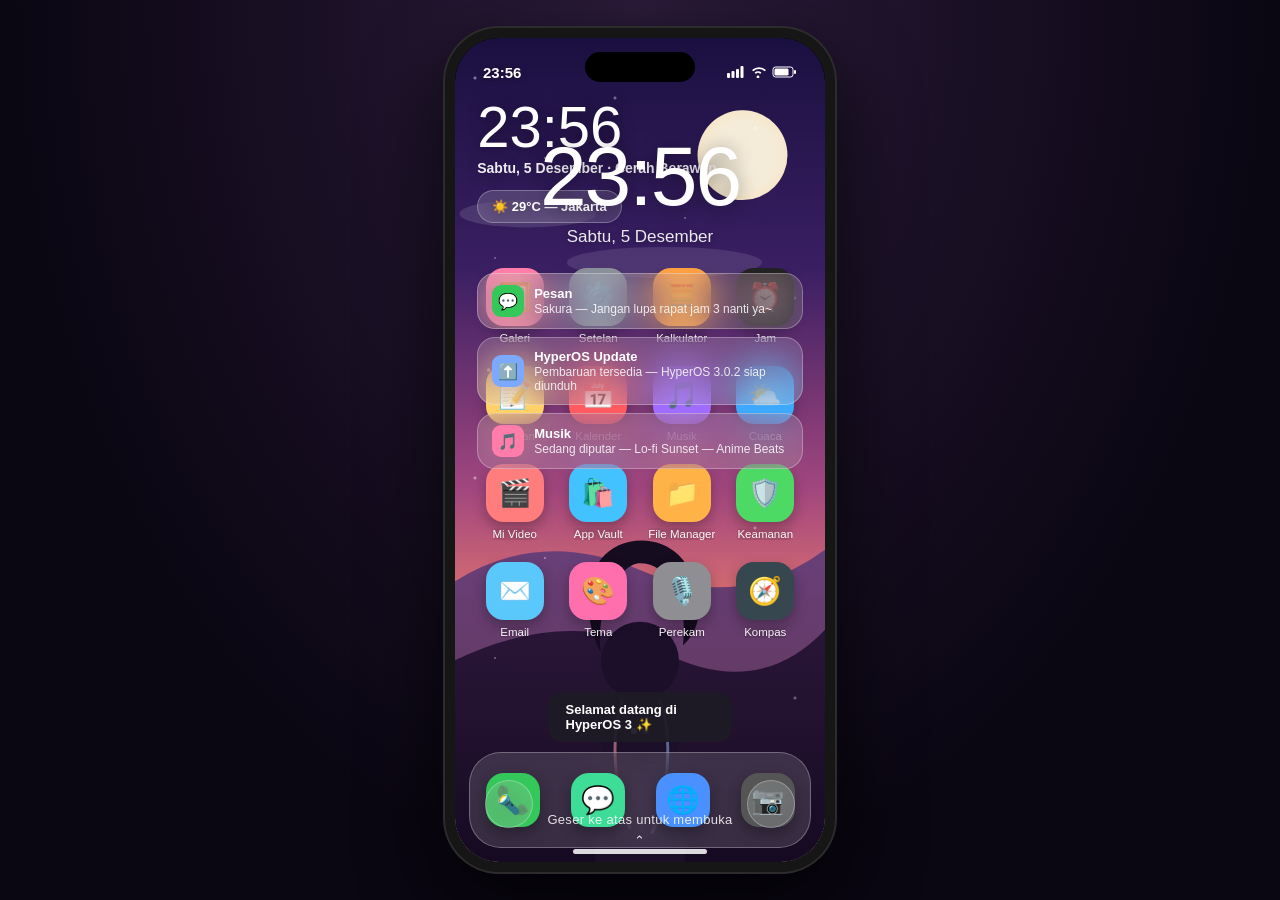
==== commit 077c8ad5: "Add files via upload" ====
--- a/index.html
+++ b/index.html
@@ -2,177 +2,927 @@
 <html lang="id">
 <head>
 <meta charset="UTF-8">
-<title>OrangeFox Recovery V5</title>
+<meta name="viewport" content="width=device-width, initial-scale=1.0, maximum-scale=1.0, user-scalable=no">
+<title>HyperOS 3 — Simulator</title>
 <style>
-body{
-    margin:0;
-    background:black;
-    font-family: monospace;
-    color:#ff6a00;
-    overflow:hidden;
-}
-.boot{
-    position:fixed;
-    width:100%;
-    height:100%;
-    background:black;
-    display:flex;
-    flex-direction:column;
-    justify-content:center;
-    align-items:center;
-    z-index:10;
-    animation:boot 3.5s forwards;
-    animation-delay:2.5s;
-}
-@keyframes boot{to{opacity:0;visibility:hidden;}}
-.boot h1{font-size:26px;}
-.boot p{color:#999;font-size:12px;}
-.topbar{
-    display:flex;
-    justify-content:space-between;
-    padding:10px;
-    border-bottom:1px solid #ff6a00;
-    background:#050505;
-}
-.wrapper{display:flex;height:100vh;}
-.sidebar{
-    width:28%;
-    background:#0a0a0a;
-    border-right:1px solid #222;
-    padding:10px;
-}
-.menu{
-    padding:10px;
-    border:1px solid #222;
-    margin:6px 0;
-    cursor:pointer;
-}
-.menu:hover{background:#ff6a00;color:black;}
-.content{flex:1;padding:12px;}
-.terminal{
-    background:black;
-    border:1px solid #ff6a00;
-    height:140px;
-    overflow:auto;
-    padding:8px;
-    font-size:12px;
-}
-.progressBox{
-    margin-top:10px;
-    height:16px;
-    border:1px solid #333;
-}
-.progress{
-    height:100%;
-    width:0%;
-    background:linear-gradient(90deg,#ff6a00,#ff3c00);
-}
-button{
-    padding:8px;
-    width:100%;
-    margin-top:6px;
-    background:linear-gradient(90deg,#ff6a00,#ff3c00);
-    border:none;
-    font-weight:bold;
-}
-.table{
-    margin-top:10px;
-    border:1px solid #333;
-    padding:10px;
-    font-size:12px;
-}
-.error{
-    margin-top:10px;
-    color:red;
-    border:1px solid red;
-    padding:8px;
-    display:none;
-}
+:root{
+  --accent:#ff7da8;
+  --accent2:#7da8ff;
+  --glass:rgba(255,255,255,.14);
+  --glass-strong:rgba(255,255,255,.22);
+  --border:rgba(255,255,255,.28);
+  --text:#fff;
+  --radius:28px;
+  --dock-h:96px;
+}
+*{box-sizing:border-box;margin:0;padding:0;-webkit-tap-highlight-color:transparent;user-select:none;}
+html,body{height:100%;background:#000;font-family:"SF Pro Display","Segoe UI",-apple-system,Roboto,Helvetica,Arial,sans-serif;overflow:hidden;}
+button{font-family:inherit;border:none;background:none;color:inherit;cursor:pointer;}
+input[type=range]{-webkit-appearance:none;appearance:none;height:6px;border-radius:6px;background:rgba(255,255,255,.25);outline:none;}
+input[type=range]::-webkit-slider-thumb{-webkit-appearance:none;width:18px;height:18px;border-radius:50%;background:#fff;box-shadow:0 0 0 4px rgba(255,255,255,.2);}
+
+/* ===== PHONE FRAME ===== */
+.frame-wrap{height:100%;display:flex;align-items:center;justify-content:center;background:radial-gradient(ellipse at top,#2b1b3a,#0a0612 70%);}
+.phone{
+  position:relative;width:390px;height:844px;max-height:96vh;
+  border-radius:54px;background:#000;border:10px solid #161616;
+  box-shadow:0 0 0 2px #2c2c2c,0 30px 80px rgba(0,0,0,.7),inset 0 0 0 1px rgba(255,255,255,.05);
+  overflow:hidden;
+}
+.notch{
+  position:absolute;top:14px;left:50%;transform:translateX(-50%);
+  width:110px;height:30px;background:#000;border-radius:20px;z-index:9999;
+}
+.screen{position:absolute;inset:0;border-radius:44px;overflow:hidden;background:#000;}
+
+/* ===== WALLPAPER (original anime-inspired SVG illustration) ===== */
+.wallpaper{
+  position:absolute;inset:0;z-index:0;
+  background:linear-gradient(180deg,#1a1040 0%,#3a1f63 28%,#a3477f 55%,#ff8a65 78%,#ffd194 100%);
+  overflow:hidden;
+}
+.wallpaper svg{position:absolute;inset:0;width:100%;height:100%;}
+.wp-stars{position:absolute;inset:0;background-image:radial-gradient(2px 2px at 20px 40px, #fff8 50%, transparent),radial-gradient(1.5px 1.5px at 90px 120px,#fff6 50%,transparent),radial-gradient(2px 2px at 160px 60px,#fff7 50%,transparent),radial-gradient(1.5px 1.5px at 230px 180px,#fff5 50%,transparent),radial-gradient(2px 2px at 300px 90px,#fff8 50%,transparent),radial-gradient(1.5px 1.5px at 40px 220px,#fff5 50%,transparent),radial-gradient(2px 2px at 340px 260px,#fff6 50%,transparent);
+  background-repeat:repeat;background-size:380px 400px;opacity:.8;
+}
+.dimmer{position:absolute;inset:0;background:rgba(0,0,0,0);transition:background .3s;z-index:1;}
+
+/* ===== STATUS BAR ===== */
+.statusbar{
+  position:absolute;top:0;left:0;right:0;height:54px;z-index:50;
+  display:flex;align-items:center;justify-content:space-between;
+  padding:14px 28px 0 28px;color:#fff;font-size:15px;font-weight:600;
+  text-shadow:0 1px 6px rgba(0,0,0,.4);
+}
+.sb-icons{display:flex;align-items:center;gap:6px;}
+.sb-icons svg{display:block;}
+
+/* ===== LOCK SCREEN ===== */
+#lockscreen{position:absolute;inset:0;z-index:40;display:flex;flex-direction:column;align-items:center;
+  transition:transform .35s cubic-bezier(.2,.8,.2,1),opacity .35s;}
+#lockscreen.hidden{transform:translateY(-100%);opacity:0;pointer-events:none;}
+.lock-time{margin-top:90px;font-size:84px;font-weight:200;letter-spacing:-2px;color:#fff;text-shadow:0 2px 18px rgba(0,0,0,.4);}
+.lock-date{margin-top:2px;font-size:17px;font-weight:500;color:#fff;opacity:.9;text-shadow:0 1px 8px rgba(0,0,0,.4);}
+.lock-notifs{margin-top:26px;width:88%;display:flex;flex-direction:column;gap:8px;}
+.lock-notif{background:var(--glass);backdrop-filter:blur(20px);border:1px solid var(--border);border-radius:18px;padding:11px 14px;display:flex;gap:10px;align-items:center;color:#fff;}
+.lock-notif .ic{width:32px;height:32px;border-radius:9px;display:flex;align-items:center;justify-content:center;font-size:16px;flex:none;}
+.lock-notif .tt{font-size:13px;font-weight:700;}
+.lock-notif .sub{font-size:12px;opacity:.85;margin-top:1px;}
+.lock-bottom{position:absolute;bottom:14px;left:0;right:0;display:flex;flex-direction:column;align-items:center;gap:14px;}
+.lock-hint{color:#fff;opacity:.85;font-size:13px;letter-spacing:.3px;display:flex;flex-direction:column;align-items:center;gap:6px;}
+.lock-hint .chev{animation:bob 1.6s infinite;}
+@keyframes bob{0%,100%{transform:translateY(0);}50%{transform:translateY(-6px);}}
+.lock-shortcuts{position:absolute;bottom:34px;left:30px;right:30px;display:flex;justify-content:space-between;}
+.lock-sc-btn{width:48px;height:48px;border-radius:50%;background:var(--glass);backdrop-filter:blur(16px);border:1px solid var(--border);display:flex;align-items:center;justify-content:center;color:#fff;font-size:19px;}
+
+/* ===== HOME SCREEN ===== */
+#homescreen{position:absolute;inset:0;z-index:10;transition:transform .3s;}
+.home-widget{margin:60px auto 0;width:88%;}
+.clock-widget{text-align:left;color:#fff;text-shadow:0 2px 16px rgba(0,0,0,.45);}
+.clock-widget .big{font-size:58px;font-weight:200;line-height:1;}
+.clock-widget .small{font-size:14px;font-weight:600;opacity:.92;margin-top:4px;}
+.weather-chip{margin-top:14px;display:inline-flex;align-items:center;gap:8px;background:var(--glass);backdrop-filter:blur(16px);padding:8px 14px;border-radius:18px;border:1px solid var(--border);color:#fff;font-size:13px;font-weight:600;}
+
+.app-grid{position:absolute;left:0;right:0;top:230px;bottom:calc(var(--dock-h) + 34px);
+  display:grid;grid-template-columns:repeat(4,1fr);gap:22px 0;padding:0 18px;overflow-y:auto;align-content:start;}
+.app-grid::-webkit-scrollbar{display:none;}
+.app-icon{display:flex;flex-direction:column;align-items:center;gap:6px;cursor:pointer;}
+.app-icon .ico{width:58px;height:58px;border-radius:18px;display:flex;align-items:center;justify-content:center;font-size:27px;box-shadow:0 6px 14px rgba(0,0,0,.28);position:relative;}
+.app-icon .badge{position:absolute;top:-4px;right:-4px;background:#ff3b30;color:#fff;font-size:10px;font-weight:800;min-width:17px;height:17px;border-radius:9px;display:flex;align-items:center;justify-content:center;padding:0 4px;border:1.5px solid rgba(0,0,0,.2);}
+.app-icon .lbl{font-size:11.5px;color:#fff;text-shadow:0 1px 6px rgba(0,0,0,.5);font-weight:500;max-width:68px;text-align:center;white-space:nowrap;overflow:hidden;text-overflow:ellipsis;}
+
+.dock{position:absolute;left:14px;right:14px;bottom:14px;height:var(--dock-h);
+  background:var(--glass);backdrop-filter:blur(22px);border:1px solid var(--border);
+  border-radius:32px;display:flex;align-items:center;justify-content:space-around;z-index:20;}
+.dock .app-icon .lbl{display:none;}
+.dock .app-icon .ico{width:54px;height:54px;}
+
+.gesture-bar{position:absolute;bottom:8px;left:50%;transform:translateX(-50%);width:134px;height:5px;
+  border-radius:4px;background:rgba(255,255,255,.85);z-index:9000;cursor:pointer;}
+
+/* page dots */
+.page-dots{position:absolute;bottom:128px;left:0;right:0;display:flex;justify-content:center;gap:6px;z-index:15;}
+.page-dots span{width:6px;height:6px;border-radius:50%;background:rgba(255,255,255,.45);}
+.page-dots span.active{background:#fff;}
+
+/* ===== NOTIFICATION SHADE + CONTROL CENTER ===== */
+#shade{position:absolute;inset:0;z-index:200;transform:translateY(-100%);transition:transform .32s cubic-bezier(.2,.8,.2,1);
+  background:linear-gradient(180deg,rgba(20,12,30,.78),rgba(20,12,30,.92) 40%, rgba(10,6,18,.96));backdrop-filter:blur(30px);}
+#shade.open{transform:translateY(0);}
+.shade-scroll{height:100%;overflow-y:auto;padding:56px 16px 30px;}
+.shade-scroll::-webkit-scrollbar{display:none;}
+.shade-row{display:flex;gap:12px;}
+.cc-col{flex:1.3;display:grid;grid-template-columns:1fr 1fr;gap:10px;}
+.cc-tile{background:var(--glass-strong);border:1px solid var(--border);border-radius:20px;padding:12px;display:flex;flex-direction:column;gap:8px;min-height:64px;justify-content:center;transition:.2s;}
+.cc-tile.on{background:linear-gradient(135deg,var(--accent),#ffb199);color:#3a0a18;}
+.cc-tile .row{display:flex;align-items:center;gap:10px;}
+.cc-tile .ic{width:34px;height:34px;border-radius:50%;background:rgba(255,255,255,.18);display:flex;align-items:center;justify-content:center;font-size:16px;flex:none;}
+.cc-tile.on .ic{background:rgba(0,0,0,.12);}
+.cc-tile .t{font-size:12.5px;font-weight:700;color:#fff;}
+.cc-tile.on .t{color:#3a0a18;}
+.cc-tile .s{font-size:10.5px;color:#fff;opacity:.75;}
+.cc-tile.on .s{color:#3a0a18;opacity:.7;}
+
+.cc-side{width:64px;display:flex;flex-direction:column;gap:10px;}
+.brightness-card,.profile-card{background:var(--glass-strong);border:1px solid var(--border);border-radius:20px;padding:10px;display:flex;flex-direction:column;align-items:center;justify-content:center;gap:6px;color:#fff;font-size:18px;}
+
+.sliders{margin-top:12px;display:flex;flex-direction:column;gap:14px;background:var(--glass-strong);border:1px solid var(--border);border-radius:20px;padding:14px 16px;}
+.slider-row{display:flex;align-items:center;gap:12px;color:#fff;}
+.slider-row span{font-size:16px;width:20px;}
+.slider-row input{flex:1;}
+
+.notif-list{margin-top:16px;display:flex;flex-direction:column;gap:10px;}
+.notif-card{background:var(--glass-strong);border:1px solid var(--border);border-radius:18px;padding:12px 14px;color:#fff;display:flex;gap:10px;}
+.notif-card .ic{width:30px;height:30px;border-radius:9px;display:flex;align-items:center;justify-content:center;font-size:15px;flex:none;}
+.notif-card .body{flex:1;}
+.notif-card .tt{font-size:13px;font-weight:700;display:flex;justify-content:space-between;}
+.notif-card .tt .time{font-weight:500;opacity:.6;font-size:11px;}
+.notif-card .sub{font-size:12px;opacity:.85;margin-top:2px;line-height:1.4;}
+.notif-empty{text-align:center;color:#fff;opacity:.5;font-size:13px;margin-top:30px;}
+.clear-btn{display:block;margin:14px auto 0;background:var(--glass-strong);border:1px solid var(--border);color:#fff;font-size:12px;font-weight:700;padding:8px 18px;border-radius:14px;}
+
+/* ===== APP DRAWER ===== */
+#drawer{position:absolute;inset:0;z-index:150;background:rgba(10,6,18,.88);backdrop-filter:blur(26px);
+  transform:translateY(100%);transition:transform .32s cubic-bezier(.2,.8,.2,1);}
+#drawer.open{transform:translateY(0);}
+.drawer-search{margin:56px 16px 10px;background:var(--glass);border:1px solid var(--border);border-radius:16px;padding:10px 14px;display:flex;align-items:center;gap:8px;color:#fff;opacity:.8;font-size:14px;}
+.drawer-grid{position:absolute;top:118px;bottom:90px;left:0;right:0;overflow-y:auto;padding:6px 18px;display:grid;grid-template-columns:repeat(4,1fr);gap:22px 0;}
+.drawer-grid::-webkit-scrollbar{display:none;}
+
+/* ===== APP WINDOWS ===== */
+.app-win{position:absolute;inset:0;z-index:300;background:#121018;transform:translateY(100%);transition:transform .3s cubic-bezier(.2,.8,.2,1);display:flex;flex-direction:column;}
+.app-win.open{transform:translateY(0);}
+.app-top{padding:54px 18px 14px;display:flex;align-items:center;gap:12px;background:#1a1722;flex:none;}
+.app-top .back{width:34px;height:34px;border-radius:50%;background:rgba(255,255,255,.08);display:flex;align-items:center;justify-content:center;font-size:16px;color:#fff;}
+.app-top .title{font-size:18px;font-weight:700;color:#fff;flex:1;}
+.app-body{flex:1;overflow-y:auto;padding:16px 18px 40px;color:#fff;}
+.app-body::-webkit-scrollbar{display:none;}
+
+/* ===== RECENTS ===== */
+#recents{position:absolute;inset:0;z-index:250;background:#0c0a12;transform:translateY(100%);transition:transform .3s;display:flex;flex-direction:column;}
+#recents.open{transform:translateY(0);}
+.recents-scroll{flex:1;display:flex;align-items:center;gap:16px;overflow-x:auto;padding:80px 24px 60px;}
+.recents-scroll::-webkit-scrollbar{display:none;}
+.rcard{flex:none;width:230px;height:430px;border-radius:26px;overflow:hidden;position:relative;box-shadow:0 10px 30px rgba(0,0,0,.5);border:1px solid rgba(255,255,255,.1);}
+.rcard .rhead{position:absolute;top:0;left:0;right:0;padding:10px 12px;display:flex;align-items:center;gap:8px;background:linear-gradient(180deg,rgba(0,0,0,.5),transparent);z-index:2;}
+.rcard .rhead .ic{width:22px;height:22px;border-radius:6px;display:flex;align-items:center;justify-content:center;font-size:12px;}
+.rcard .rhead .nm{color:#fff;font-size:12px;font-weight:700;}
+.rcard .rbg{position:absolute;inset:0;display:flex;align-items:center;justify-content:center;font-size:60px;}
+.recents-empty{margin:auto;color:#fff;opacity:.5;font-size:14px;}
+
+/* generic UI bits used inside apps */
+.card{background:#1d1a26;border-radius:18px;padding:14px;margin-bottom:12px;}
+.row-between{display:flex;align-items:center;justify-content:space-between;}
+.btn{background:var(--accent);color:#3a0a18;font-weight:700;padding:10px 16px;border-radius:14px;font-size:14px;text-align:center;}
+.toggle{width:46px;height:27px;border-radius:14px;background:rgba(255,255,255,.18);position:relative;transition:.2s;flex:none;}
+.toggle.on{background:linear-gradient(135deg,var(--accent),var(--accent2));}
+.toggle::after{content:'';position:absolute;top:2.5px;left:2.5px;width:22px;height:22px;border-radius:50%;background:#fff;transition:.2s;}
+.toggle.on::after{transform:translateX(19px);}
+.list-item{display:flex;align-items:center;gap:12px;padding:13px 4px;border-bottom:1px solid rgba(255,255,255,.06);}
+.list-item:last-child{border-bottom:none;}
+.list-item .ic{width:36px;height:36px;border-radius:10px;display:flex;align-items:center;justify-content:center;font-size:17px;flex:none;}
+.list-item .txt{flex:1;}
+.list-item .txt .t1{font-size:14.5px;font-weight:600;}
+.list-item .txt .t2{font-size:12px;opacity:.6;margin-top:1px;}
+
+/* Calculator */
+.calc-display{text-align:right;font-size:52px;font-weight:200;color:#fff;padding:30px 14px;min-height:120px;display:flex;align-items:flex-end;justify-content:flex-end;word-break:break-all;}
+.calc-grid{display:grid;grid-template-columns:repeat(4,1fr);gap:12px;padding:0 14px 20px;}
+.calc-btn{aspect-ratio:1;border-radius:50%;display:flex;align-items:center;justify-content:center;font-size:24px;background:#2a2733;color:#fff;}
+.calc-btn.op{background:var(--accent);color:#3a0a18;}
+.calc-btn.fn{background:#46414f;}
+
+/* gallery */
+.gallery-grid{display:grid;grid-template-columns:repeat(3,1fr);gap:4px;}
+.gallery-grid .g{aspect-ratio:1;border-radius:8px;display:flex;align-items:center;justify-content:center;font-size:26px;}
+
+/* music player */
+.music-cover{width:100%;aspect-ratio:1;border-radius:24px;display:flex;align-items:center;justify-content:center;font-size:80px;margin-bottom:18px;}
+.music-progress{height:4px;background:rgba(255,255,255,.18);border-radius:4px;margin:18px 0 8px;position:relative;}
+.music-progress .fill{position:absolute;left:0;top:0;bottom:0;background:var(--accent);border-radius:4px;width:35%;}
+.music-controls{display:flex;align-items:center;justify-content:center;gap:30px;font-size:30px;margin-top:14px;}
+
+/* settings sections */
+.sec-title{font-size:12px;font-weight:700;opacity:.5;margin:18px 0 8px;text-transform:uppercase;letter-spacing:.5px;}
+
+.toast{position:absolute;bottom:120px;left:50%;transform:translateX(-50%) translateY(20px);background:rgba(30,28,38,.95);color:#fff;padding:10px 18px;border-radius:14px;font-size:13px;font-weight:600;z-index:9999;opacity:0;transition:.25s;pointer-events:none;}
+.toast.show{opacity:1;transform:translateX(-50%) translateY(0);}
+
+::-webkit-scrollbar{width:0;}
 </style>
 </head>
 <body>
-
-<div class="boot">
-<h1>ORANGEFOX RECOVERY V5</h1>
-<p>Loading kernel modules...</p>
-</div>
-
-<div class="topbar">
-<div>🔥 OrangeFox V5</div>
-<div id="status">INIT...</div>
-</div>
-
-<div class="wrapper">
-<div class="sidebar">
-<div class="menu" onclick="tab('backup')">📦 Backup</div>
-<div class="menu" onclick="tab('wipe')">🧹 Wipe</div>
-<div class="menu" onclick="tab('flash')">⚡ Flash</div>
-<div class="menu" onclick="tab('partition')">💾 Partition</div>
-<div class="menu" onclick="tab('reboot')">🔄 Reboot</div>
-</div>
-
-<div class="content">
-<div id="panel">
-<h3>OrangeFox Recovery</h3>
-<p>Select menu</p>
-</div>
-
-<div class="progressBox">
-<div class="progress" id="progress"></div>
-</div>
-
-<div class="terminal" id="terminal">> booting OrangeFox V5...</div>
-
-<div class="error" id="error">SYSTEM ERROR</div>
+<div class="frame-wrap">
+<div class="phone">
+  <div class="notch"></div>
+  <div class="screen">
+
+    <!-- WALLPAPER -->
+    <div class="wallpaper" id="wallpaper">
+      <svg viewBox="0 0 390 844" preserveAspectRatio="xMidYMax slice">
+        <!-- moon -->
+        <circle cx="300" cy="120" r="46" fill="#fff7e0" opacity="0.95"/>
+        <circle cx="300" cy="120" r="46" fill="url(#moonglow)"/>
+        <defs>
+          <radialGradient id="moonglow" cx="50%" cy="50%" r="50%">
+            <stop offset="60%" stop-color="#fff7e0" stop-opacity="0"/>
+            <stop offset="100%" stop-color="#ffd9a0" stop-opacity="0.25"/>
+          </radialGradient>
+          <linearGradient id="hill1" x1="0" y1="0" x2="0" y2="1">
+            <stop offset="0%" stop-color="#5a3a7a"/>
+            <stop offset="100%" stop-color="#321c4a"/>
+          </linearGradient>
+          <linearGradient id="hill2" x1="0" y1="0" x2="0" y2="1">
+            <stop offset="0%" stop-color="#2a1638"/>
+            <stop offset="100%" stop-color="#160a22"/>
+          </linearGradient>
+        </defs>
+        <!-- clouds -->
+        <ellipse cx="80" cy="180" rx="70" ry="14" fill="#ffffff" opacity="0.12"/>
+        <ellipse cx="220" cy="230" rx="100" ry="16" fill="#ffffff" opacity="0.1"/>
+        <!-- far hills -->
+        <path d="M0,560 Q90,500 195,545 T390,520 L390,844 L0,844 Z" fill="url(#hill1)" opacity="0.85"/>
+        <!-- near hills -->
+        <path d="M0,640 Q120,580 220,630 T390,600 L390,844 L0,844 Z" fill="url(#hill2)"/>
+        <!-- anime girl silhouette (original abstract design) -->
+        <g transform="translate(195,560)">
+          <path d="M-46,284 C-46,170 -34,120 0,120 C34,120 46,170 46,284 Z" fill="#1b0f29"/>
+          <circle cx="0" cy="78" r="40" fill="#1b0f29"/>
+          <path d="M-40,70 C-46,20 -20,-22 0,-22 C26,-22 50,8 44,62 C70,40 64,-6 40,-30 C18,-52 -22,-50 -40,-26 C-58,-2 -56,40 -40,70Z" fill="#150c20"/>
+          <path d="M-18,118 C-30,150 -28,210 -10,250" stroke="#ff9bb0" stroke-width="3" opacity="0.55" fill="none"/>
+          <path d="M20,118 C34,150 30,215 12,255" stroke="#9bbcff" stroke-width="3" opacity="0.5" fill="none"/>
+        </g>
+        <!-- fireflies / sparkles -->
+        <circle cx="60" cy="420" r="2.4" fill="#ffe2b0" opacity="0.8"/>
+        <circle cx="320" cy="480" r="2" fill="#ffe2b0" opacity="0.7"/>
+        <circle cx="350" cy="380" r="1.6" fill="#ffe2b0" opacity="0.6"/>
+        <circle cx="40" cy="340" r="1.8" fill="#ffe2b0" opacity="0.7"/>
+      </svg>
+      <div class="wp-stars"></div>
+    </div>
+    <div class="dimmer" id="dimmer"></div>
+
+    <!-- STATUS BAR -->
+    <div class="statusbar">
+      <div id="sb-time">9:41</div>
+      <div class="sb-icons">
+        <span id="sb-dnd" style="display:none">🌙</span>
+        <svg width="17" height="12" viewBox="0 0 17 12" fill="#fff"><rect x="0" y="7" width="3" height="5" rx="1"/><rect x="4.5" y="5" width="3" height="7" rx="1"/><rect x="9" y="3" width="3" height="9" rx="1"/><rect x="13.5" y="0" width="3" height="12" rx="1"/></svg>
+        <svg width="16" height="12" viewBox="0 0 16 12" fill="#fff"><path d="M8 9.5a1.4 1.4 0 100 2.8 1.4 1.4 0 000-2.8zM4.6 6.6a4.8 4.8 0 016.8 0l-1.3 1.3a3 3 0 00-4.2 0L4.6 6.6zM2 4l1.3 1.3a8.4 8.4 0 0111.4 0L16 4a10.6 10.6 0 00-14 0z"/></svg>
+        <svg width="25" height="12" viewBox="0 0 25 12" fill="none"><rect x="1" y="1" width="20" height="10" rx="2.5" stroke="#fff" stroke-width="1"/><rect x="2.5" y="2.5" width="14" height="7" rx="1.3" fill="#fff" id="battery-fill"/><rect x="22" y="4" width="2" height="4" rx="1" fill="#fff"/></svg>
+      </div>
+    </div>
+
+    <!-- LOCK SCREEN -->
+    <div id="lockscreen">
+      <div class="lock-time" id="lock-time">9:41</div>
+      <div class="lock-date" id="lock-date">Selasa, 30 Juni</div>
+      <div class="lock-notifs" id="lock-notifs"></div>
+      <div class="lock-shortcuts">
+        <button class="lock-sc-btn" onclick="toast('Senter dinyalakan')">🔦</button>
+        <button class="lock-sc-btn" onclick="openApp('camera')">📷</button>
+      </div>
+      <div class="lock-bottom">
+        <div class="lock-hint"><span>Geser ke atas untuk membuka</span><span class="chev">⌃</span></div>
+      </div>
+    </div>
+
+    <!-- HOME SCREEN -->
+    <div id="homescreen">
+      <div class="home-widget clock-widget">
+        <div class="big" id="home-time">9:41</div>
+        <div class="small" id="home-date">Selasa, 30 Juni · Cerah Berawan</div>
+        <div class="weather-chip">☀️ 29°C — Jakarta</div>
+      </div>
+      <div class="app-grid" id="home-grid"></div>
+      <div class="page-dots"><span class="active"></span><span></span></div>
+      <div class="dock" id="dock"></div>
+    </div>
+    <div class="gesture-bar" id="gesture-bar"></div>
+
+    <!-- NOTIFICATION SHADE / CONTROL CENTER -->
+    <div id="shade">
+      <div class="shade-scroll">
+        <div class="shade-row">
+          <div class="cc-col" id="cc-tiles"></div>
+          <div class="cc-side">
+            <div class="brightness-card">🔆<input type="range" id="brightness-slider" min="10" max="100" value="80" style="writing-mode:vertical-lr;direction:rtl;width:6px;height:70px;"></div>
+            <div class="profile-card" onclick="toast('Profil: HyperOS')">😎</div>
+          </div>
+        </div>
+        <div class="sliders">
+          <div class="slider-row"><span>🔉</span><input type="range" id="volume-slider" min="0" max="100" value="60"></div>
+        </div>
+        <div class="row-between" style="margin-top:18px;">
+          <div style="font-size:13px;font-weight:700;opacity:.8;">Notifikasi</div>
+          <button class="clear-btn" onclick="clearNotifs()" style="margin:0;">Hapus semua</button>
+        </div>
+        <div class="notif-list" id="notif-list"></div>
+      </div>
+    </div>
+
+    <!-- APP DRAWER -->
+    <div id="drawer">
+      <div class="drawer-search">🔍 Cari aplikasi & lainnya</div>
+      <div class="drawer-grid" id="drawer-grid"></div>
+    </div>
+
+    <!-- RECENTS -->
+    <div id="recents">
+      <div class="recents-scroll" id="recents-scroll"></div>
+    </div>
+
+    <!-- APP WINDOWS CONTAINER -->
+    <div id="app-windows"></div>
+
+    <div class="toast" id="toast"></div>
+  </div>
 </div>
 </div>
 
 <script>
-function log(t){
-let term=document.getElementById("terminal");
-term.innerHTML+="<br>> "+t;
-term.scrollTop=term.scrollHeight;
-}
-
-setTimeout(()=>{
-document.getElementById("status").innerHTML="READY";
-log("System mounted");
-},2000);
-
-function tab(t){
-let p=document.getElementById("panel");
-
-if(t=="backup"){
-p.innerHTML=`<h3>Backup</h3><button onclick="log('Backup done')">Start</button>`;
-}
-
-if(t=="wipe"){
-p.innerHTML=`<h3>Wipe</h3><button onclick="log('Cache wiped')">Cache</button><button onclick="log('Data wiped')">Data</button>`;
-}
-
-if(t=="flash"){
-p.innerHTML=`<h3>Flash</h3><button onclick="flash()">Start Flash</button>`;
-}
-
-if(t=="partition"){
-p.innerHTML=`<h3>Partition</h3><div class="table">/system mounted<br>/data mounted<br>/vendor mounted</div>`;
-}
-}
-
-function flash(){
-let p=0;
-let bar=document.getElementById("progress");
-let int=setInterval(()=>{
-p+=5;
-bar.style.width=p+"%";
-log("Flashing "+p+"%");
-if(p>=100){
-clearInterval(int);
-log("Flash complete");
-}
-},100);
-}
+/* ============ STATE ============ */
+const state = {
+  locked:true,
+  shadeOpen:false,
+  drawerOpen:false,
+  recentsOpen:false,
+  openApps:[],
+  activeApp:null,
+  wifi:true, bt:false, flash:false, dnd:false, airplane:false, autoRotate:true, hotspot:false, dark:true,
+  brightness:80, volume:60,
+  notifs:[
+    {id:1, app:'Pesan', icon:'💬', color:'#34c759', title:'Sakura', body:'Jangan lupa rapat jam 3 nanti ya~', time:'09:12'},
+    {id:2, app:'HyperOS Update', icon:'⬆️', color:'#7da8ff', title:'Pembaruan tersedia', body:'HyperOS 3.0.2 siap diunduh', time:'08:30'},
+    {id:3, app:'Musik', icon:'🎵', color:'#ff7da8', title:'Sedang diputar', body:'Lo-fi Sunset — Anime Beats', time:'07:55'},
+  ],
+  notes:[
+    {id:1, title:'Ide proyek', body:'Bikin simulasi HyperOS keren buat demo.'},
+    {id:2, title:'Belanja', body:'Snack, kopi, baterai AA.'},
+  ],
+  alarms:[
+    {id:1, time:'06:30', label:'Bangun pagi', on:true},
+    {id:2, time:'21:00', label:'Skincare time', on:false},
+  ],
+  calcExpr:'0',
+};
+
+const appsList = [
+  {id:'phone', name:'Telepon', icon:'📞', color:'#34c759'},
+  {id:'messages', name:'Pesan', icon:'💬', color:'#3ddc97'},
+  {id:'camera', name:'Kamera', icon:'📷', color:'#555'},
+  {id:'gallery', name:'Galeri', icon:'🖼️', color:'#ff7da8'},
+  {id:'browser', name:'Browser', icon:'🌐', color:'#4a90ff'},
+  {id:'settings', name:'Setelan', icon:'⚙️', color:'#8a8f99'},
+  {id:'calculator', name:'Kalkulator', icon:'🧮', color:'#ff9f43'},
+  {id:'clock', name:'Jam', icon:'⏰', color:'#222'},
+  {id:'notes', name:'Catatan', icon:'📝', color:'#ffd166'},
+  {id:'calendar', name:'Kalender', icon:'📅', color:'#ff5a5f'},
+  {id:'music', name:'Musik', icon:'🎵', color:'#a06bff'},
+  {id:'weather', name:'Cuaca', icon:'⛅', color:'#3da9fc'},
+  {id:'gallery2', name:'Mi Video', icon:'🎬', color:'#ff7d7d'},
+  {id:'store', name:'App Vault', icon:'🛍️', color:'#42c2ff'},
+  {id:'files', name:'File Manager', icon:'📁', color:'#ffb347'},
+  {id:'security', name:'Keamanan', icon:'🛡️', color:'#4cd964'},
+  {id:'mail', name:'Email', icon:'✉️', color:'#5ac8fa'},
+  {id:'themes', name:'Tema', icon:'🎨', color:'#ff6fae'},
+  {id:'recorder', name:'Perekam', icon:'🎙️', color:'#8e8e93'},
+  {id:'compass', name:'Kompas', icon:'🧭', color:'#37474f'},
+];
+const dockApps = ['phone','messages','browser','camera'];
+
+/* ============ INIT ============ */
+function $(s){return document.querySelector(s);}
+function el(tag,cls,html){const e=document.createElement(tag); if(cls)e.className=cls; if(html!==undefined)e.innerHTML=html; return e;}
+
+function iconHTML(a){
+  return `<div class="ico" style="background:${a.color}">${a.icon}</div>`;
+}
+
+function buildHomeGrid(){
+  const grid = $('#home-grid'); grid.innerHTML='';
+  appsList.filter(a=>!dockApps.includes(a.id)).forEach(a=>{
+    const item = el('div','app-icon');
+    item.innerHTML = iconHTML(a) + `<div class="lbl">${a.name}</div>`;
+    item.onclick = ()=>openApp(a.id);
+    grid.appendChild(item);
+  });
+}
+function buildDock(){
+  const dock = $('#dock'); dock.innerHTML='';
+  dockApps.forEach(id=>{
+    const a = appsList.find(x=>x.id===id);
+    const item = el('div','app-icon');
+    item.innerHTML = iconHTML(a);
+    item.onclick = ()=>openApp(a.id);
+    dock.appendChild(item);
+  });
+}
+function buildDrawer(){
+  const grid = $('#drawer-grid'); grid.innerHTML='';
+  appsList.forEach(a=>{
+    const item = el('div','app-icon');
+    item.innerHTML = iconHTML(a) + `<div class="lbl">${a.name}</div>`;
+    item.onclick = ()=>{ closeDrawer(); openApp(a.id); };
+    grid.appendChild(item);
+  });
+}
+buildHomeGrid(); buildDock(); buildDrawer();
+
+/* ============ CLOCK ============ */
+function pad(n){return n<10?'0'+n:n;}
+const days=['Minggu','Senin','Selasa','Rabu','Kamis','Jumat','Sabtu'];
+const months=['Januari','Februari','Maret','April','Mei','Juni','Juli','Agustus','September','Oktober','November','Desember'];
+function tickClock(){
+  const d = new Date();
+  const t = `${pad(d.getHours())}:${pad(d.getMinutes())}`;
+  $('#sb-time').textContent=t;
+  $('#lock-time').textContent=t;
+  $('#lock-date').textContent=`${days[d.getDay()]}, ${d.getDate()} ${months[d.getMonth()]}`;
+  $('#home-time').textContent=t;
+  $('#home-date').textContent=`${days[d.getDay()]}, ${d.getDate()} ${months[d.getMonth()]} · Cerah Berawan`;
+  document.querySelectorAll('[data-live-clock]').forEach(e=>e.textContent=t+':'+pad(d.getSeconds()));
+}
+setInterval(tickClock,1000); tickClock();
+
+/* ============ LOCK / UNLOCK ============ */
+function renderLockNotifs(){
+  const wrap = $('#lock-notifs'); wrap.innerHTML='';
+  state.notifs.slice(0,3).forEach(n=>{
+    const c = el('div','lock-notif');
+    c.innerHTML = `<div class="ic" style="background:${n.color}">${n.icon}</div>
+      <div style="flex:1"><div class="tt">${n.app}</div><div class="sub">${n.title} — ${n.body}</div></div>`;
+    wrap.appendChild(c);
+  });
+}
+renderLockNotifs();
+
+function unlock(){
+  state.locked=false;
+  $('#lockscreen').classList.add('hidden');
+}
+function lockPhone(){
+  state.locked=true;
+  closeShade(); closeDrawer(); closeRecents(); closeAllApps();
+  renderLockNotifs();
+  $('#lockscreen').classList.remove('hidden');
+}
+
+/* swipe up on lockscreen to unlock */
+let lsStartY=null;
+const lockEl = $('#lockscreen');
+lockEl.addEventListener('touchstart',e=>{lsStartY=e.touches[0].clientY;});
+lockEl.addEventListener('touchend',e=>{
+  if(lsStartY===null) return;
+  const dy = lsStartY - e.changedTouches[0].clientY;
+  if(dy>70) unlock();
+  lsStartY=null;
+});
+lockEl.addEventListener('click',()=>{ /* allow click-to-unlock for desktop */ unlock(); });
+
+/* ============ GESTURES on screen for shade / drawer / recents ============ */
+const screenEl = $('.screen');
+let touchStartY=null, touchStartX=null, touchStartTarget=null;
+screenEl.addEventListener('touchstart',e=>{
+  touchStartY = e.touches[0].clientY;
+  touchStartX = e.touches[0].clientX;
+  touchStartTarget = e.target;
+},{passive:true});
+screenEl.addEventListener('touchend',e=>{
+  if(touchStartY===null) return;
+  const dy = e.changedTouches[0].clientY - touchStartY;
+  const dx = e.changedTouches[0].clientX - touchStartX;
+  if(state.locked){touchStartY=null;return;}
+  if(Math.abs(dy) > Math.abs(dx) && Math.abs(dy) > 60){
+    if(dy < -60 && !state.shadeOpen && touchStartY < 90){
+      // swipe down from top -> open shade (handled below by touchStartY check)
+    }
+    if(dy > 0 && touchStartY < 90){ openShade(); }
+    else if(dy < 0 && touchStartY > 700 && !state.activeApp){ openDrawer(); }
+  }
+  touchStartY=null;
+});
+
+/* mouse fallback (desktop testing): click status bar opens shade */
+$('.statusbar').addEventListener('click',()=>{ if(!state.locked) openShade(); });
+
+/* gesture bar: tap = home, swipe up = drawer, long press-ish = recents */
+let gestureDownY=null;
+$('#gesture-bar').addEventListener('click',()=>{ goHome(); });
+$('#gesture-bar').addEventListener('touchstart',e=>{gestureDownY=e.touches[0].clientY;},{passive:true});
+$('#gesture-bar').addEventListener('touchend',e=>{
+  const dy = gestureDownY - e.changedTouches[0].clientY;
+  if(dy>40) openDrawer(); else goHome();
+  gestureDownY=null;
+});
+
+/* ============ SHADE / CONTROL CENTER ============ */
+const ccDefs = [
+  {key:'wifi', icon:'📶', t:'WiFi', s:()=>state.wifi?'Rumah_5G':'Mati'},
+  {key:'bt', icon:'🔵', t:'Bluetooth', s:()=>state.bt?'Aktif':'Mati'},
+  {key:'flash', icon:'🔦', t:'Senter', s:()=>state.flash?'Aktif':'Mati'},
+  {key:'dnd', icon:'🌙', t:'Jangan Ganggu', s:()=>state.dnd?'Aktif':'Mati'},
+  {key:'airplane', icon:'✈️', t:'Mode Pesawat', s:()=>state.airplane?'Aktif':'Mati'},
+  {key:'autoRotate', icon:'🔄', t:'Putar Otomatis', s:()=>state.autoRotate?'Aktif':'Terkunci'},
+  {key:'hotspot', icon:'📡', t:'Hotspot', s:()=>state.hotspot?'Aktif':'Mati'},
+  {key:'dark', icon:'🌗', t:'Mode Gelap', s:()=>state.dark?'Aktif':'Mati'},
+];
+function renderCC(){
+  const wrap = $('#cc-tiles'); wrap.innerHTML='';
+  ccDefs.forEach(d=>{
+    const on = state[d.key];
+    const tile = el('div','cc-tile'+(on?' on':''));
+    tile.innerHTML = `<div class="row"><div class="ic">${d.icon}</div><div><div class="t">${d.t}</div><div class="s">${d.s()}</div></div></div>`;
+    tile.onclick = ()=>{ state[d.key]=!state[d.key]; renderCC(); toast(`${d.t} ${state[d.key]?'diaktifkan':'dimatikan'}`); if(d.key==='dnd') $('#sb-dnd').style.display = state.dnd?'inline':'none'; };
+    wrap.appendChild(tile);
+  });
+}
+function renderNotifs(){
+  const wrap = $('#notif-list'); wrap.innerHTML='';
+  if(state.notifs.length===0){ wrap.innerHTML='<div class="notif-empty">Tidak ada notifikasi baru ✨</div>'; return; }
+  state.notifs.forEach(n=>{
+    const c = el('div','notif-card');
+    c.innerHTML = `<div class="ic" style="background:${n.color}">${n.icon}</div>
+      <div class="body"><div class="tt"><span>${n.app}</span><span class="time">${n.time}</span></div>
+      <div class="sub"><b>${n.title}</b><br>${n.body}</div></div>`;
+    c.onclick = ()=>{ state.notifs = state.notifs.filter(x=>x.id!==n.id); renderNotifs(); renderLockNotifs(); };
+    wrap.appendChild(c);
+  });
+  renderLockNotifs();
+}
+function clearNotifs(){ state.notifs=[]; renderNotifs(); toast('Semua notifikasi dihapus'); }
+function openShade(){ state.shadeOpen=true; $('#shade').classList.add('open'); renderCC(); renderNotifs(); }
+function closeShade(){ state.shadeOpen=false; $('#shade').classList.remove('open'); }
+/* swipe up inside shade to close */
+let shadeStartY=null;
+$('#shade').addEventListener('touchstart',e=>{shadeStartY=e.touches[0].clientY;},{passive:true});
+$('#shade').addEventListener('touchend',e=>{
+  const dy = e.changedTouches[0].clientY - shadeStartY;
+  if(dy < -60) closeShade();
+});
+$('#brightness-slider').addEventListener('input',e=>{ state.brightness=e.target.value; $('#dimmer').style.background=`rgba(0,0,0,${(100-state.brightness)/140})`; });
+$('#volume-slider').addEventListener('input',e=>{ state.volume=e.target.value; });
+
+/* ============ APP DRAWER ============ */
+function openDrawer(){ state.drawerOpen=true; $('#drawer').classList.add('open'); }
+function closeDrawer(){ state.drawerOpen=false; $('#drawer').classList.remove('open'); }
+let drawerStartY=null;
+$('#drawer').addEventListener('touchstart',e=>{drawerStartY=e.touches[0].clientY;},{passive:true});
+$('#drawer').addEventListener('touchend',e=>{
+  const dy = e.changedTouches[0].clientY - drawerStartY;
+  if(dy>60) closeDrawer();
+});
+
+/* ============ RECENTS ============ */
+function openRecents(){
+  state.recentsOpen=true;
+  const wrap = $('#recents-scroll'); wrap.innerHTML='';
+  if(state.openApps.length===0){ wrap.innerHTML='<div class="recents-empty">Tidak ada aplikasi terbaru</div>'; }
+  state.openApps.forEach(id=>{
+    const a = appsList.find(x=>x.id===id);
+    const card = el('div','rcard');
+    card.style.background = `linear-gradient(160deg, ${a.color}, #1a1722)`;
+    card.innerHTML = `<div class="rhead"><div class="ic" style="background:rgba(255,255,255,.25)">${a.icon}</div><div class="nm">${a.name}</div></div><div class="rbg">${a.icon}</div>`;
+    card.onclick = ()=>{ closeRecents(); openApp(id); };
+    wrap.appendChild(card);
+  });
+  $('#recents').classList.add('open');
+}
+function closeRecents(){ state.recentsOpen=false; $('#recents').classList.remove('open'); }
+function closeAllApps(){ document.querySelectorAll('.app-win').forEach(w=>w.classList.remove('open')); state.activeApp=null; }
+function goHome(){ closeShade(); closeDrawer(); closeRecents(); closeAllApps(); }
+
+/* ============ TOAST ============ */
+let toastTimer=null;
+function toast(msg){
+  const t = $('#toast'); t.textContent=msg; t.classList.add('show');
+  clearTimeout(toastTimer); toastTimer=setTimeout(()=>t.classList.remove('show'),1800);
+}
+
+/* ============ APP WINDOWS ============ */
+function appShell(id,title,bodyHTML){
+  const win = el('div','app-win'); win.id='win-'+id;
+  win.innerHTML = `<div class="app-top"><div class="back" onclick="goHome()">←</div><div class="title">${title}</div></div><div class="app-body">${bodyHTML}</div>`;
+  return win;
+}
+function openApp(id){
+  if(state.locked) return;
+  closeShade(); closeDrawer(); closeRecents();
+  if(!state.openApps.includes(id)) state.openApps.push(id);
+  state.activeApp = id;
+  let win = document.getElementById('win-'+id);
+  if(!win){ win = buildApp(id); $('#app-windows').appendChild(win); }
+  document.querySelectorAll('.app-win').forEach(w=>w.classList.remove('open'));
+  win.classList.add('open');
+}
+
+function buildApp(id){
+  const a = appsList.find(x=>x.id===id);
+  switch(id){
+    case 'calculator': return buildCalculator();
+    case 'clock': return buildClockApp();
+    case 'notes': return buildNotes();
+    case 'settings': return buildSettings();
+    case 'weather': return buildWeather();
+    case 'music': return buildMusic();
+    case 'gallery': case 'gallery2': return buildGallery(id);
+    case 'calendar': return buildCalendar();
+    case 'messages': return buildMessages();
+    case 'phone': return buildPhone();
+    case 'camera': return buildCamera();
+    case 'browser': return buildBrowser();
+    default: return buildGeneric(a);
+  }
+}
+
+function buildGeneric(a){
+  const win = appShell(a.id, a.name, `
+    <div style="text-align:center;padding:60px 0;">
+      <div style="font-size:64px;">${a.icon}</div>
+      <div style="margin-top:14px;font-weight:700;font-size:17px;">${a.name}</div>
+      <div style="opacity:.6;font-size:13px;margin-top:6px;">Aplikasi simulasi — fitur demo HyperOS 3</div>
+    </div>
+    <div class="card"><div class="row-between"><div>Versi</div><div style="opacity:.6">3.0.2</div></div></div>
+    <div class="card"><div class="row-between"><div>Status</div><div style="opacity:.6">Berjalan normal</div></div></div>
+  `);
+  return win;
+}
+
+/* ---- Calculator ---- */
+function buildCalculator(){
+  const win = appShell('calculator','Kalkulator', `
+    <div class="calc-display" id="calc-disp">0</div>
+    <div class="calc-grid" id="calc-grid"></div>
+  `);
+  setTimeout(()=>{
+    const keys = ['AC','÷','×','⌫','7','8','9','-','4','5','6','+','1','2','3','=','0','.'];
+    const grid = win.querySelector('#calc-grid');
+    keys.forEach(k=>{
+      const b = el('div','calc-btn'+(['÷','×','-','+','='].includes(k)?' op':(['AC','⌫'].includes(k)?' fn':'')), k);
+      if(k==='0') b.style.gridColumn='span 2';
+      b.onclick = ()=>calcPress(k);
+      grid.appendChild(b);
+    });
+  },0);
+  return win;
+}
+function calcPress(k){
+  let e = state.calcExpr;
+  if(k==='AC'){ e='0'; }
+  else if(k==='⌫'){ e = e.length>1? e.slice(0,-1) : '0'; }
+  else if(k==='='){
+    try{ e = String(Function('"use strict";return ('+e.replace(/×/g,'*').replace(/÷/g,'/')+')')()); }
+    catch(err){ e='Error'; }
+  } else {
+    const op='+-×÷'.includes(k);
+    if(e==='0' && !op) e=k;
+    else e+=k;
+  }
+  state.calcExpr=e;
+  document.getElementById('calc-disp').textContent=e;
+}
+
+/* ---- Clock app: tabs world clock / alarm / stopwatch / timer ---- */
+function buildClockApp(){
+  const win = appShell('clock','Jam', `
+    <div style="display:flex;gap:8px;margin-bottom:16px;">
+      <div class="btn" style="flex:1" onclick="clockTab('alarm')">⏰ Alarm</div>
+      <div class="btn" style="flex:1;background:#2a2733;color:#fff" onclick="clockTab('stopwatch')">⏱️ Stopwatch</div>
+    </div>
+    <div id="clock-tab-content"></div>
+  `);
+  setTimeout(()=>clockTab('alarm'),0);
+  return win;
+}
+function clockTab(tab){
+  const c = document.querySelector('#win-clock #clock-tab-content');
+  if(!c) return;
+  if(tab==='alarm'){
+    c.innerHTML = `<div id="alarm-list"></div><div class="btn" style="margin-top:10px;text-align:center" onclick="addAlarm()">+ Tambah alarm</div>`;
+    renderAlarms();
+  } else {
+    c.innerHTML = `<div style="text-align:center;padding:30px 0;">
+      <div style="font-size:48px;font-weight:200;" data-live-clock>00:00:00</div>
+      <div style="margin-top:20px;display:flex;gap:12px;justify-content:center;">
+        <div class="btn" onclick="toast('Stopwatch dimulai')">Mulai</div>
+        <div class="btn" style="background:#2a2733;color:#fff" onclick="toast('Stopwatch direset')">Reset</div>
+      </div></div>`;
+  }
+}
+function renderAlarms(){
+  const wrap = document.querySelector('#alarm-list'); if(!wrap) return;
+  wrap.innerHTML='';
+  state.alarms.forEach(al=>{
+    const c = el('div','card');
+    c.innerHTML = `<div class="row-between"><div><div style="font-size:26px;font-weight:300;">${al.time}</div><div style="font-size:12px;opacity:.6">${al.label}</div></div><div class="toggle${al.on?' on':''}" id="al-${al.id}"></div></div>`;
+    c.querySelector('.toggle').onclick=()=>{ al.on=!al.on; renderAlarms(); };
+    wrap.appendChild(c);
+  });
+}
+function addAlarm(){
+  const t = prompt('Masukkan waktu alarm (HH:MM)','07:00');
+  if(!t) return;
+  state.alarms.push({id:Date.now(), time:t, label:'Alarm baru', on:true});
+  renderAlarms();
+  toast('Alarm ditambahkan');
+}
+
+/* ---- Notes ---- */
+function buildNotes(){
+  const win = appShell('notes','Catatan', `<div id="notes-list"></div><div class="btn" style="margin-top:10px;text-align:center" onclick="addNote()">+ Catatan baru</div>`);
+  setTimeout(renderNotes,0);
+  return win;
+}
+function renderNotes(){
+  const wrap = document.querySelector('#notes-list'); if(!wrap) return;
+  wrap.innerHTML='';
+  state.notes.forEach(n=>{
+    const c = el('div','card');
+    c.innerHTML = `<div style="font-weight:700;font-size:14.5px;">${n.title}</div><div style="font-size:13px;opacity:.7;margin-top:4px;">${n.body}</div>`;
+    c.oncontextmenu = (e)=>{e.preventDefault();};
+    c.ondblclick = ()=>{ state.notes = state.notes.filter(x=>x.id!==n.id); renderNotes(); };
+    wrap.appendChild(c);
+  });
+  const hint = el('div'); hint.style.cssText='font-size:11px;opacity:.4;text-align:center;margin-top:6px;'; hint.textContent='Klik dua kali catatan untuk menghapus';
+  wrap.appendChild(hint);
+}
+function addNote(){
+  const title = prompt('Judul catatan:'); if(!title) return;
+  const body = prompt('Isi catatan:') || '';
+  state.notes.push({id:Date.now(), title, body});
+  renderNotes(); toast('Catatan disimpan');
+}
+
+/* ---- Settings ---- */
+function buildSettings(){
+  const win = appShell('settings','Setelan', `
+    <div class="card">
+      <div class="row-between"><div style="font-weight:700;">Akun Mi</div></div>
+      <div style="opacity:.6;font-size:13px;margin-top:4px;">user@hyperos.dev — Sinkron aktif</div>
+    </div>
+    <div class="sec-title">Jaringan</div>
+    <div class="card" id="set-network"></div>
+    <div class="sec-title">Tampilan</div>
+    <div class="card" id="set-display"></div>
+    <div class="sec-title">Sistem</div>
+    <div class="card">
+      <div class="list-item"><div class="ic" style="background:#555">ℹ️</div><div class="txt"><div class="t1">Tentang Ponsel</div><div class="t2">HyperOS 3.0 · Android 17</div></div></div>
+      <div class="list-item"><div class="ic" style="background:#555">⬆️</div><div class="txt"><div class="t1">Pembaruan Sistem</div><div class="t2">Versi terbaru terpasang</div></div></div>
+    </div>
+  `);
+  setTimeout(()=>{
+    const net = win.querySelector('#set-network');
+    [['wifi','WiFi','📶'],['bt','Bluetooth','🔵'],['airplane','Mode Pesawat','✈️'],['hotspot','Hotspot','📡']].forEach(([k,t,ic])=>{
+      const r = el('div','list-item');
+      r.innerHTML = `<div class="ic" style="background:#3a3744">${ic}</div><div class="txt"><div class="t1">${t}</div></div><div class="toggle${state[k]?' on':''}"></div>`;
+      r.querySelector('.toggle').onclick=()=>{ state[k]=!state[k]; buildSettingsRefresh(); };
+      net.appendChild(r);
+    });
+    const disp = win.querySelector('#set-display');
+    [['dark','Mode Gelap','🌗'],['autoRotate','Putar Otomatis','🔄']].forEach(([k,t,ic])=>{
+      const r = el('div','list-item');
+      r.innerHTML = `<div class="ic" style="background:#3a3744">${ic}</div><div class="txt"><div class="t1">${t}</div></div><div class="toggle${state[k]?' on':''}"></div>`;
+      r.querySelector('.toggle').onclick=()=>{ state[k]=!state[k]; applyDarkMode(); buildSettingsRefresh(); };
+      disp.appendChild(r);
+    });
+    const br = el('div','list-item');
+    br.innerHTML = `<div class="ic" style="background:#3a3744">🔆</div><div class="txt"><div class="t1">Kecerahan</div></div><input type="range" min="10" max="100" value="${state.brightness}" style="width:90px" oninput="state.brightness=this.value;document.getElementById('dimmer').style.background='rgba(0,0,0,'+((100-this.value)/140)+')'">`;
+    disp.appendChild(br);
+  },0);
+  return win;
+}
+function buildSettingsRefresh(){
+  const win = document.getElementById('win-settings');
+  if(win){ win.remove(); state.openApps=state.openApps.filter(a=>a!=='settings'); openApp('settings'); }
+}
+function applyDarkMode(){ /* purely cosmetic toggle for demo */ toast('Mode gelap '+(state.dark?'aktif':'nonaktif')); }
+
+/* ---- Weather ---- */
+function buildWeather(){
+  const win = appShell('weather','Cuaca', `
+    <div style="text-align:center;padding:20px 0 10px;">
+      <div style="font-size:15px;opacity:.7;">Jakarta</div>
+      <div style="font-size:72px;font-weight:200;">29°</div>
+      <div style="opacity:.8;">Cerah Berawan · Terasa 31°</div>
+    </div>
+    <div class="card row-between"><div>Tertinggi / Terendah</div><div>32° / 24°</div></div>
+    <div class="card row-between"><div>Kelembapan</div><div>68%</div></div>
+    <div class="card row-between"><div>Angin</div><div>11 km/j</div></div>
+    <div class="sec-title">Prakiraan 5 Hari</div>
+    <div class="card">
+      ${['Sen','Sel','Rab','Kam','Jum'].map((d,i)=>`<div class="row-between" style="padding:6px 0;"><div>${d}</div><div>${28+i}° / ${22+i}°</div><div>${['☀️','⛅','🌦️','☀️','⛅'][i]}</div></div>`).join('')}
+    </div>
+  `);
+  return win;
+}
+
+/* ---- Music ---- */
+function buildMusic(){
+  const win = appShell('music','Musik', `
+    <div class="music-cover" style="background:linear-gradient(135deg,#7da8ff,#ff7da8);">🎧</div>
+    <div style="text-align:center;">
+      <div style="font-weight:700;font-size:16px;">Lo-fi Sunset</div>
+      <div style="opacity:.6;font-size:13px;">Anime Beats · Album: HyperWave</div>
+    </div>
+    <div class="music-progress"><div class="fill"></div></div>
+    <div class="row-between" style="font-size:11px;opacity:.5;"><span>1:24</span><span>3:58</span></div>
+    <div class="music-controls">
+      <span onclick="toast('Lagu sebelumnya')">⏮️</span>
+      <span id="play-btn" onclick="toggleMusic(this)">▶️</span>
+      <span onclick="toast('Lagu berikutnya')">⏭️</span>
+    </div>
+  `);
+  return win;
+}
+function toggleMusic(elm){ elm.textContent = elm.textContent==='▶️' ? '⏸️' : '▶️'; toast(elm.textContent==='⏸️'?'Memutar musik':'Dijeda'); }
+
+/* ---- Gallery ---- */
+function buildGallery(id){
+  const colors=['#ff7da8','#7da8ff','#ffd166','#a06bff','#34c759','#ff9f43','#3da9fc','#ff5a5f','#42c2ff'];
+  const icons=['🌸','🌙','⛩️','🍙','🎐','🌃','🍵','🎴','🌺'];
+  const win = appShell(id, id==='gallery'?'Galeri':'Mi Video', `<div class="gallery-grid">${colors.map((c,i)=>`<div class="g" style="background:${c}">${icons[i]}</div>`).join('')}</div>`);
+  return win;
+}
+
+/* ---- Calendar ---- */
+function buildCalendar(){
+  const today = new Date();
+  const dim = new Date(today.getFullYear(), today.getMonth()+1, 0).getDate();
+  const firstDow = new Date(today.getFullYear(), today.getMonth(), 1).getDay();
+  let cells='';
+  for(let i=0;i<firstDow;i++) cells+='<div></div>';
+  for(let d=1; d<=dim; d++){
+    const isToday = d===today.getDate();
+    cells += `<div style="aspect-ratio:1;display:flex;align-items:center;justify-content:center;border-radius:10px;${isToday?'background:var(--accent);color:#3a0a18;font-weight:800;':''}">${d}</div>`;
+  }
+  const win = appShell('calendar','Kalender', `
+    <div style="font-weight:700;font-size:17px;margin-bottom:10px;">${months[today.getMonth()]} ${today.getFullYear()}</div>
+    <div style="display:grid;grid-template-columns:repeat(7,1fr);gap:6px;font-size:13px;text-align:center;opacity:.5;margin-bottom:6px;">
+      ${['M','S','S','R','K','J','S'].map(d=>`<div>${d}</div>`).join('')}
+    </div>
+    <div style="display:grid;grid-template-columns:repeat(7,1fr);gap:6px;font-size:13px;text-align:center;">${cells}</div>
+    <div class="sec-title">Acara Hari Ini</div>
+    <div class="card row-between"><div>Rapat tim</div><div style="opacity:.6">15:00</div></div>
+    <div class="card row-between"><div>Nonton anime baru 🎬</div><div style="opacity:.6">20:00</div></div>
+  `);
+  return win;
+}
+
+/* ---- Messages ---- */
+function buildMessages(){
+  const threads = [
+    {n:'Sakura', m:'Jangan lupa rapat jam 3 nanti ya~', t:'09:12', c:'#ff7da8'},
+    {n:'Mama', m:'Udah makan belum?', t:'08:02', c:'#7da8ff'},
+    {n:'Grup Anime Club', m:'Riku: Episode baru keren banget!', t:'Kemarin', c:'#a06bff'},
+  ];
+  const win = appShell('messages','Pesan', threads.map(t=>`
+    <div class="list-item" onclick="toast('Membuka chat dengan ${t.n}')">
+      <div class="ic" style="background:${t.c}">💬</div>
+      <div class="txt"><div class="t1">${t.n}</div><div class="t2">${t.m}</div></div>
+      <div style="font-size:11px;opacity:.5;">${t.t}</div>
+    </div>`).join(''));
+  return win;
+}
+
+/* ---- Phone ---- */
+function buildPhone(){
+  const contacts = ['Sakura','Mama','Papa','Riku','Yuki','Kantor'];
+  const win = appShell('phone','Telepon', `
+    <div style="text-align:center;margin-bottom:14px;">
+      <input placeholder="Cari atau masukkan nomor" style="width:100%;background:#1d1a26;border:none;color:#fff;padding:12px 14px;border-radius:14px;font-size:14px;">
+    </div>
+    ${contacts.map(c=>`<div class="list-item" onclick="toast('Menelepon ${c}...')"><div class="ic" style="background:#34c759">👤</div><div class="txt"><div class="t1">${c}</div><div class="t2">Mobile</div></div><div style="font-size:18px;">📞</div></div>`).join('')}
+  `);
+  return win;
+}
+
+/* ---- Camera (mock viewfinder) ---- */
+function buildCamera(){
+  const win = appShell('camera','Kamera', `
+    <div style="width:100%;aspect-ratio:3/4;border-radius:20px;background:linear-gradient(160deg,#3a1f63,#ff8a65);display:flex;align-items:center;justify-content:center;font-size:50px;margin-bottom:20px;">📷</div>
+    <div style="display:flex;justify-content:center;align-items:center;gap:30px;">
+      <div style="width:40px;height:40px;border-radius:10px;background:#2a2733;display:flex;align-items:center;justify-content:center;" onclick="toast('Beralih ke kamera depan')">🔄</div>
+      <div style="width:70px;height:70px;border-radius:50%;border:5px solid #fff;" onclick="toast('Foto diambil! 📸')"></div>
+      <div style="width:40px;height:40px;border-radius:10px;background:#2a2733;display:flex;align-items:center;justify-content:center;" onclick="openApp('gallery')">🖼️</div>
+    </div>
+  `);
+  return win;
+}
+
+/* ---- Browser (mock) ---- */
+function buildBrowser(){
+  const win = appShell('browser','Browser', `
+    <input placeholder="Cari atau ketik URL" style="width:100%;background:#1d1a26;border:none;color:#fff;padding:12px 14px;border-radius:14px;font-size:14px;margin-bottom:16px;">
+    <div class="sec-title">Pintasan</div>
+    <div style="display:grid;grid-template-columns:repeat(4,1fr);gap:16px;">
+      ${['🔍 Cari','📰 Berita','🎬 Video','🛒 Belanja'].map(s=>`<div style="text-align:center;font-size:12px;" onclick="toast('Membuka ${s}')"><div style="font-size:26px;">${s.split(' ')[0]}</div>${s.split(' ')[1]}</div>`).join('')}
+    </div>
+  `);
+  return win;
+}
+
+/* ============ INIT GREETING ============ */
+setTimeout(()=>toast('Selamat datang di HyperOS 3 ✨'), 900);
 </script>
-
 </body>
 </html>
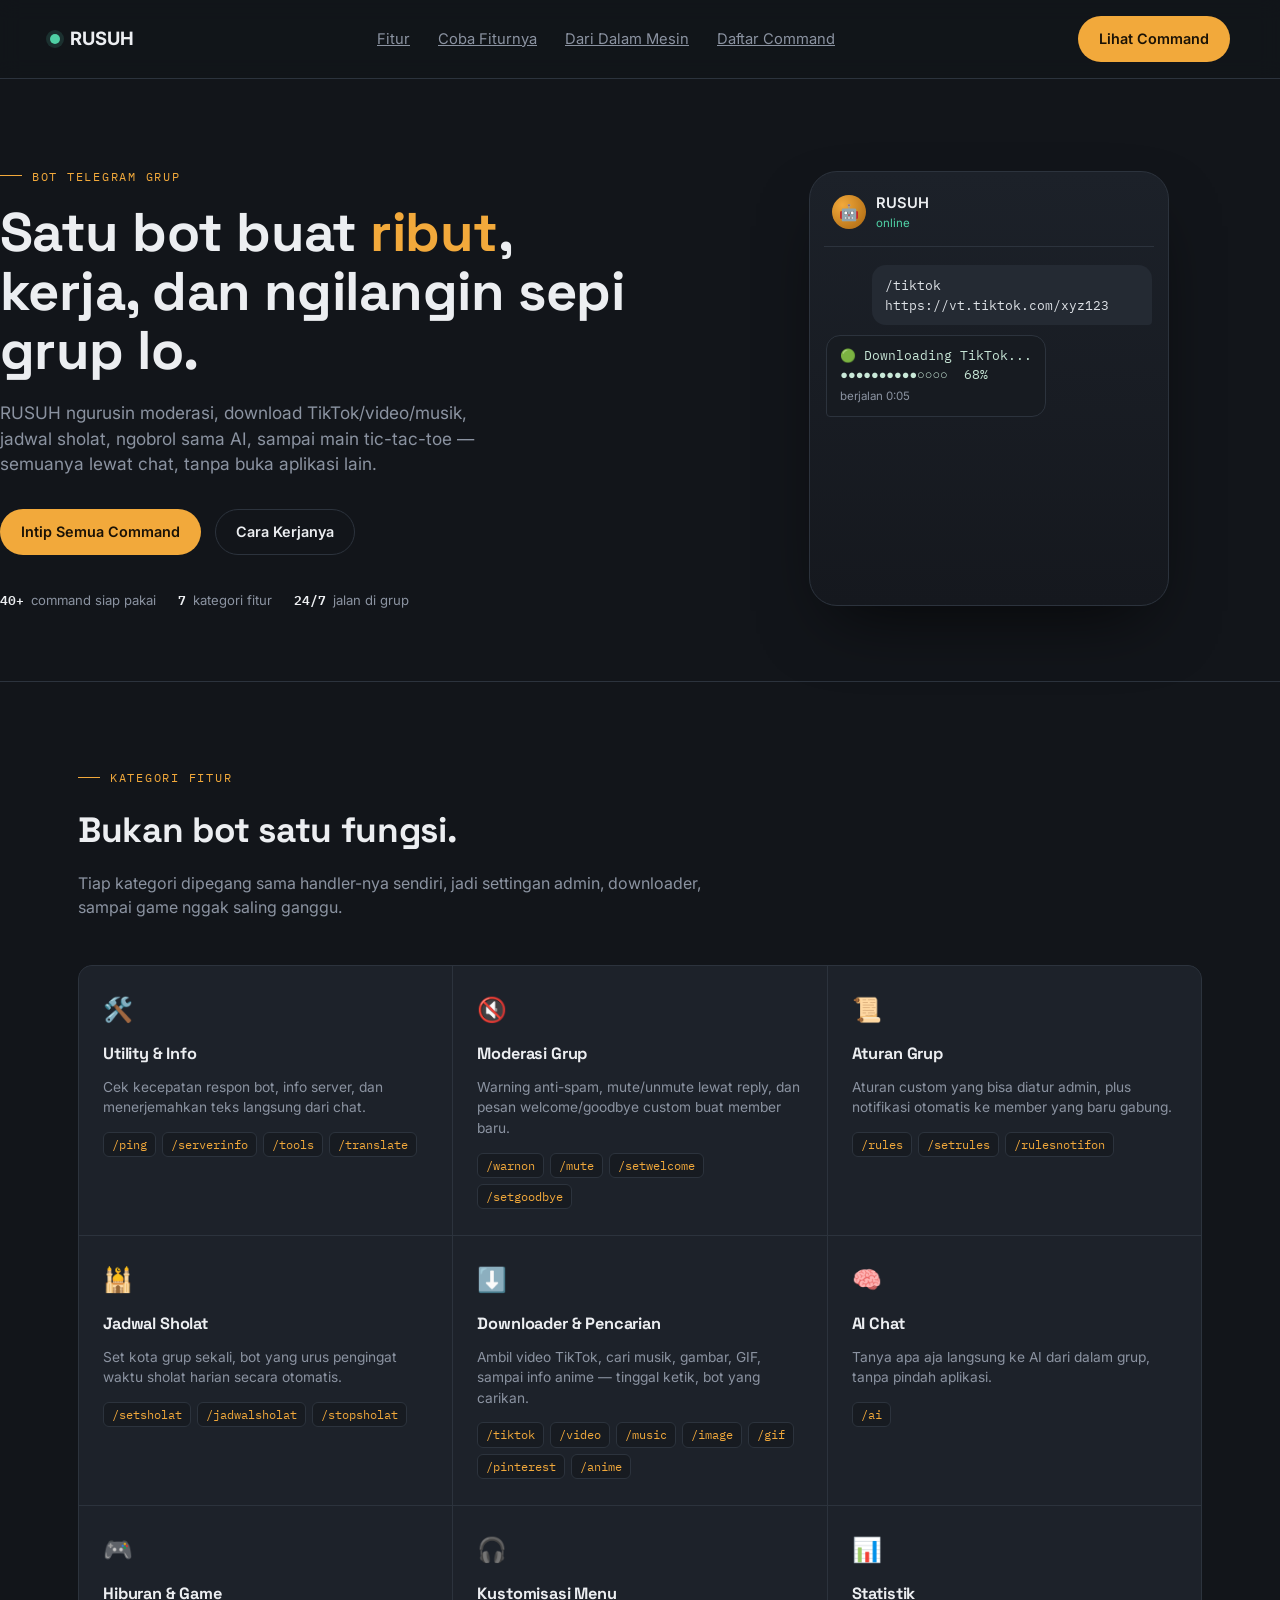
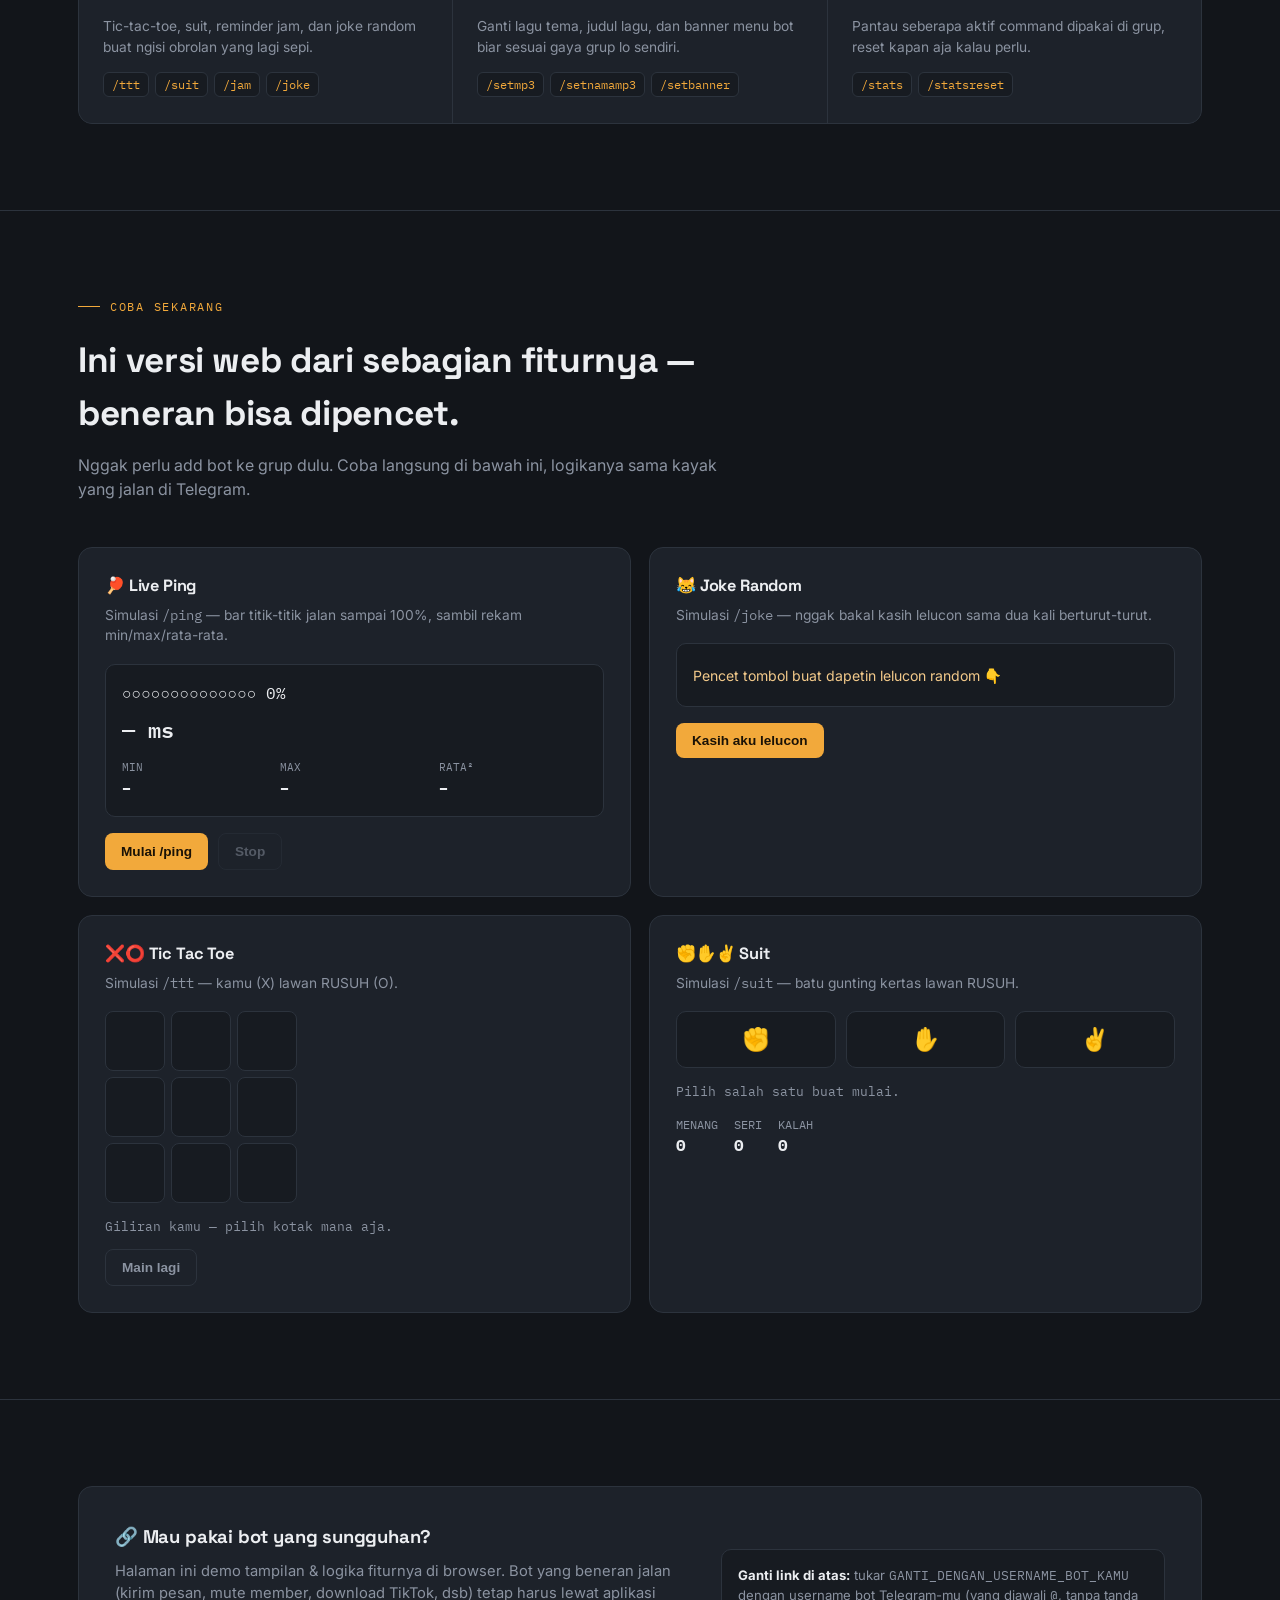
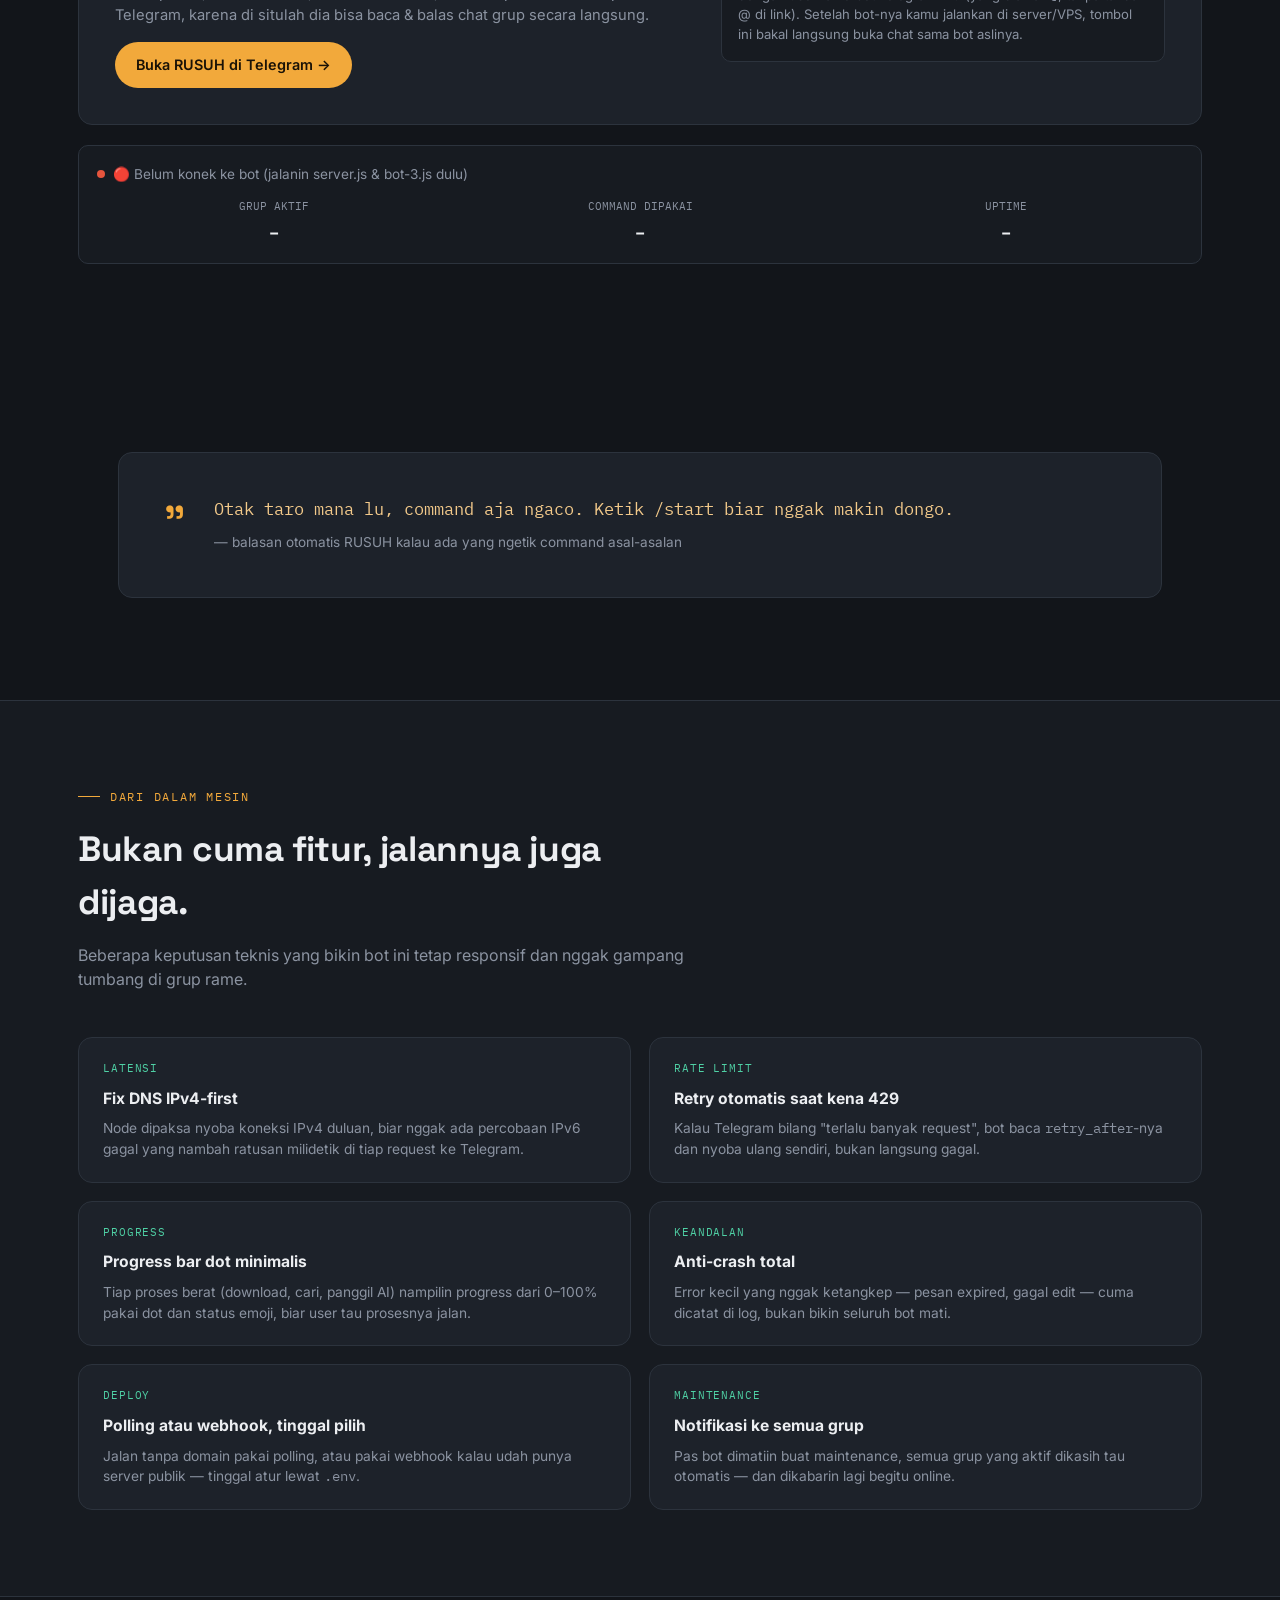
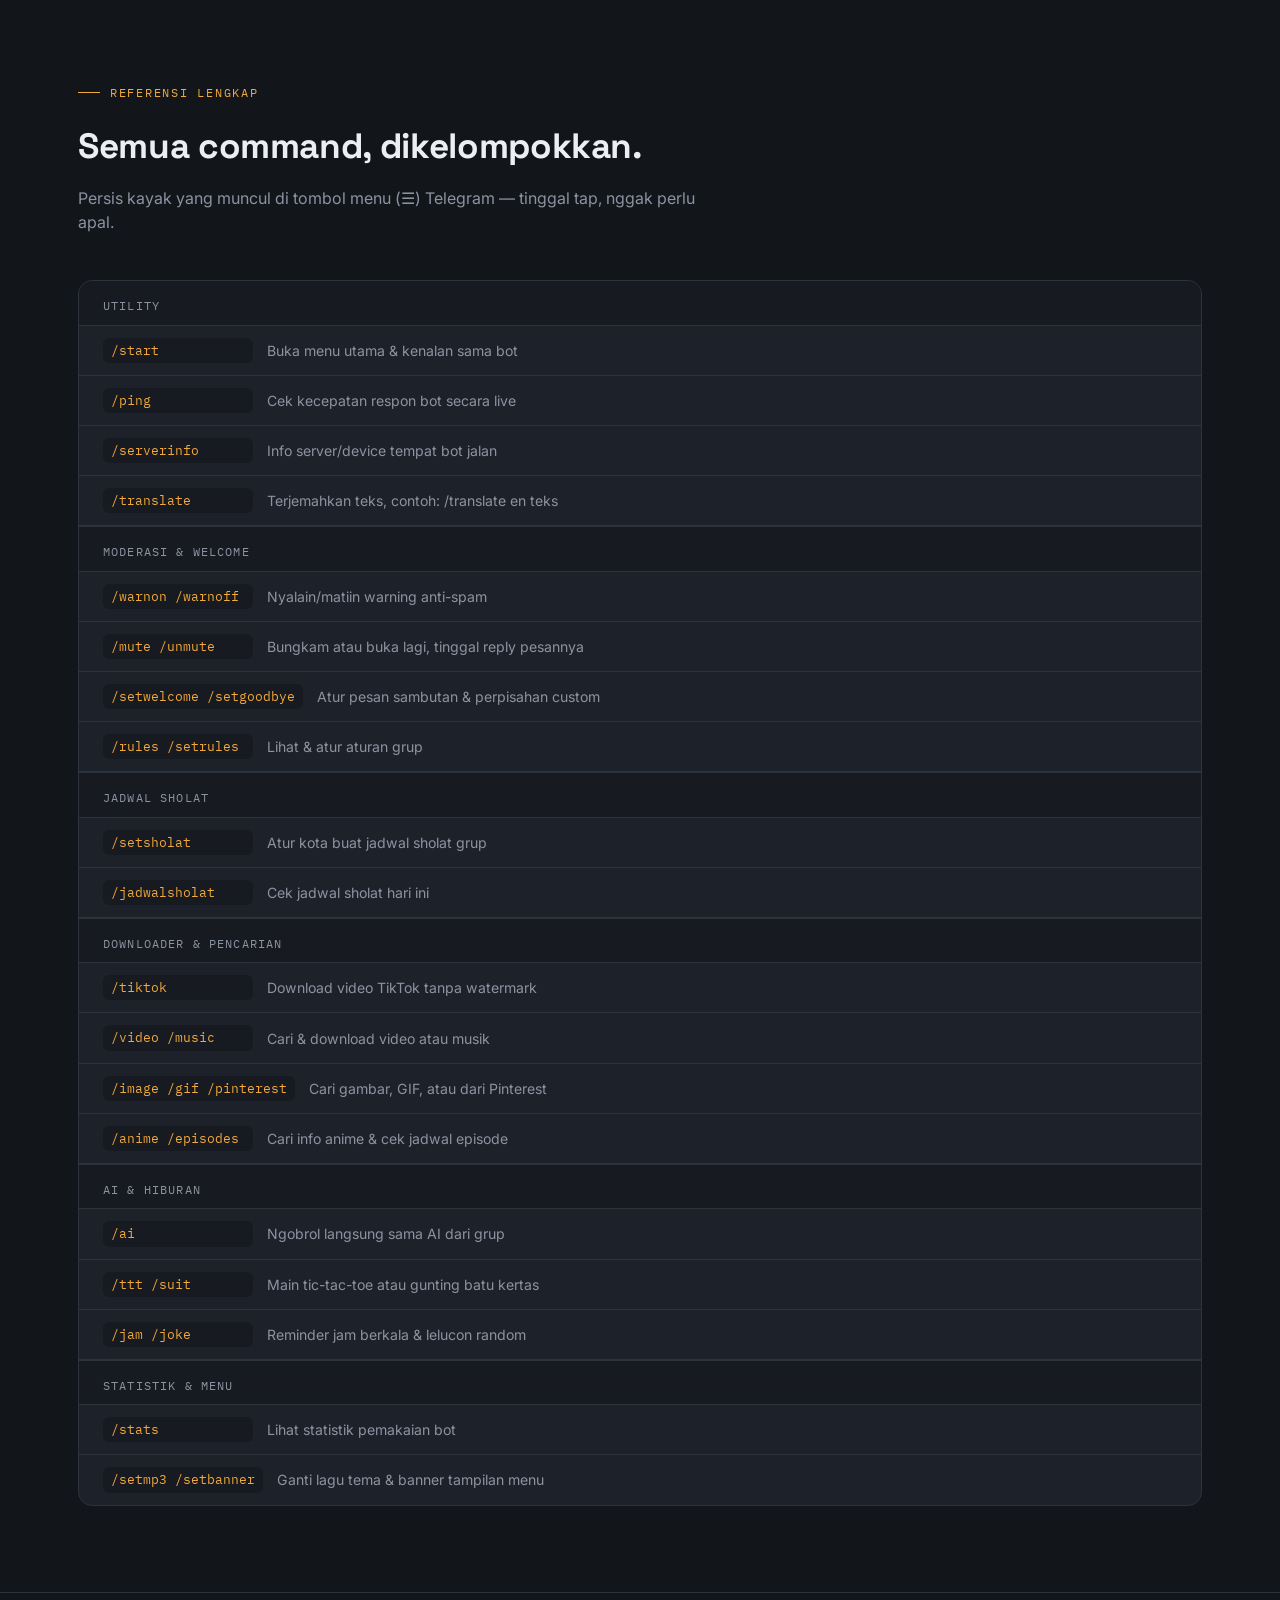
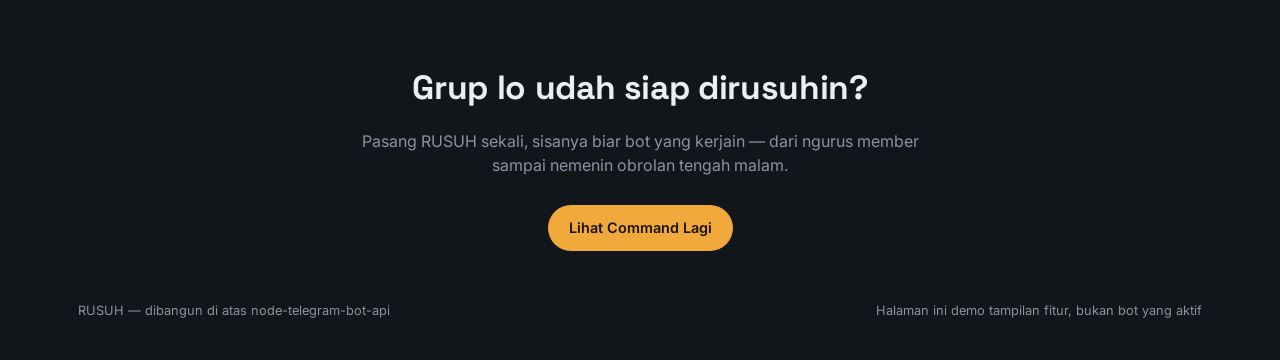
==== commit 7c24cbd2: "Add files via upload" ====
--- a/index.html
+++ b/index.html
@@ -2,927 +2,1160 @@
 <html lang="id">
 <head>
 <meta charset="UTF-8">
-<meta name="viewport" content="width=device-width, initial-scale=1.0, maximum-scale=1.0, user-scalable=no">
-<title>HyperOS 3 — Simulator</title>
+<meta name="viewport" content="width=device-width, initial-scale=1.0">
+<title>RUSUH — Bot Telegram Serba Bisa buat Grup Lo</title>
+<link rel="preconnect" href="https://fonts.googleapis.com">
+<link href="https://fonts.googleapis.com/css2?family=Space+Grotesk:wght@400;500;600;700&family=IBM+Plex+Mono:wght@400;500;600&family=Inter:wght@400;500;600;700&display=swap" rel="stylesheet">
 <style>
-:root{
-  --accent:#ff7da8;
-  --accent2:#7da8ff;
-  --glass:rgba(255,255,255,.14);
-  --glass-strong:rgba(255,255,255,.22);
-  --border:rgba(255,255,255,.28);
-  --text:#fff;
-  --radius:28px;
-  --dock-h:96px;
-}
-*{box-sizing:border-box;margin:0;padding:0;-webkit-tap-highlight-color:transparent;user-select:none;}
-html,body{height:100%;background:#000;font-family:"SF Pro Display","Segoe UI",-apple-system,Roboto,Helvetica,Arial,sans-serif;overflow:hidden;}
-button{font-family:inherit;border:none;background:none;color:inherit;cursor:pointer;}
-input[type=range]{-webkit-appearance:none;appearance:none;height:6px;border-radius:6px;background:rgba(255,255,255,.25);outline:none;}
-input[type=range]::-webkit-slider-thumb{-webkit-appearance:none;width:18px;height:18px;border-radius:50%;background:#fff;box-shadow:0 0 0 4px rgba(255,255,255,.2);}
-
-/* ===== PHONE FRAME ===== */
-.frame-wrap{height:100%;display:flex;align-items:center;justify-content:center;background:radial-gradient(ellipse at top,#2b1b3a,#0a0612 70%);}
-.phone{
-  position:relative;width:390px;height:844px;max-height:96vh;
-  border-radius:54px;background:#000;border:10px solid #161616;
-  box-shadow:0 0 0 2px #2c2c2c,0 30px 80px rgba(0,0,0,.7),inset 0 0 0 1px rgba(255,255,255,.05);
-  overflow:hidden;
-}
-.notch{
-  position:absolute;top:14px;left:50%;transform:translateX(-50%);
-  width:110px;height:30px;background:#000;border-radius:20px;z-index:9999;
-}
-.screen{position:absolute;inset:0;border-radius:44px;overflow:hidden;background:#000;}
-
-/* ===== WALLPAPER (original anime-inspired SVG illustration) ===== */
-.wallpaper{
-  position:absolute;inset:0;z-index:0;
-  background:linear-gradient(180deg,#1a1040 0%,#3a1f63 28%,#a3477f 55%,#ff8a65 78%,#ffd194 100%);
-  overflow:hidden;
-}
-.wallpaper svg{position:absolute;inset:0;width:100%;height:100%;}
-.wp-stars{position:absolute;inset:0;background-image:radial-gradient(2px 2px at 20px 40px, #fff8 50%, transparent),radial-gradient(1.5px 1.5px at 90px 120px,#fff6 50%,transparent),radial-gradient(2px 2px at 160px 60px,#fff7 50%,transparent),radial-gradient(1.5px 1.5px at 230px 180px,#fff5 50%,transparent),radial-gradient(2px 2px at 300px 90px,#fff8 50%,transparent),radial-gradient(1.5px 1.5px at 40px 220px,#fff5 50%,transparent),radial-gradient(2px 2px at 340px 260px,#fff6 50%,transparent);
-  background-repeat:repeat;background-size:380px 400px;opacity:.8;
-}
-.dimmer{position:absolute;inset:0;background:rgba(0,0,0,0);transition:background .3s;z-index:1;}
-
-/* ===== STATUS BAR ===== */
-.statusbar{
-  position:absolute;top:0;left:0;right:0;height:54px;z-index:50;
-  display:flex;align-items:center;justify-content:space-between;
-  padding:14px 28px 0 28px;color:#fff;font-size:15px;font-weight:600;
-  text-shadow:0 1px 6px rgba(0,0,0,.4);
-}
-.sb-icons{display:flex;align-items:center;gap:6px;}
-.sb-icons svg{display:block;}
-
-/* ===== LOCK SCREEN ===== */
-#lockscreen{position:absolute;inset:0;z-index:40;display:flex;flex-direction:column;align-items:center;
-  transition:transform .35s cubic-bezier(.2,.8,.2,1),opacity .35s;}
-#lockscreen.hidden{transform:translateY(-100%);opacity:0;pointer-events:none;}
-.lock-time{margin-top:90px;font-size:84px;font-weight:200;letter-spacing:-2px;color:#fff;text-shadow:0 2px 18px rgba(0,0,0,.4);}
-.lock-date{margin-top:2px;font-size:17px;font-weight:500;color:#fff;opacity:.9;text-shadow:0 1px 8px rgba(0,0,0,.4);}
-.lock-notifs{margin-top:26px;width:88%;display:flex;flex-direction:column;gap:8px;}
-.lock-notif{background:var(--glass);backdrop-filter:blur(20px);border:1px solid var(--border);border-radius:18px;padding:11px 14px;display:flex;gap:10px;align-items:center;color:#fff;}
-.lock-notif .ic{width:32px;height:32px;border-radius:9px;display:flex;align-items:center;justify-content:center;font-size:16px;flex:none;}
-.lock-notif .tt{font-size:13px;font-weight:700;}
-.lock-notif .sub{font-size:12px;opacity:.85;margin-top:1px;}
-.lock-bottom{position:absolute;bottom:14px;left:0;right:0;display:flex;flex-direction:column;align-items:center;gap:14px;}
-.lock-hint{color:#fff;opacity:.85;font-size:13px;letter-spacing:.3px;display:flex;flex-direction:column;align-items:center;gap:6px;}
-.lock-hint .chev{animation:bob 1.6s infinite;}
-@keyframes bob{0%,100%{transform:translateY(0);}50%{transform:translateY(-6px);}}
-.lock-shortcuts{position:absolute;bottom:34px;left:30px;right:30px;display:flex;justify-content:space-between;}
-.lock-sc-btn{width:48px;height:48px;border-radius:50%;background:var(--glass);backdrop-filter:blur(16px);border:1px solid var(--border);display:flex;align-items:center;justify-content:center;color:#fff;font-size:19px;}
-
-/* ===== HOME SCREEN ===== */
-#homescreen{position:absolute;inset:0;z-index:10;transition:transform .3s;}
-.home-widget{margin:60px auto 0;width:88%;}
-.clock-widget{text-align:left;color:#fff;text-shadow:0 2px 16px rgba(0,0,0,.45);}
-.clock-widget .big{font-size:58px;font-weight:200;line-height:1;}
-.clock-widget .small{font-size:14px;font-weight:600;opacity:.92;margin-top:4px;}
-.weather-chip{margin-top:14px;display:inline-flex;align-items:center;gap:8px;background:var(--glass);backdrop-filter:blur(16px);padding:8px 14px;border-radius:18px;border:1px solid var(--border);color:#fff;font-size:13px;font-weight:600;}
-
-.app-grid{position:absolute;left:0;right:0;top:230px;bottom:calc(var(--dock-h) + 34px);
-  display:grid;grid-template-columns:repeat(4,1fr);gap:22px 0;padding:0 18px;overflow-y:auto;align-content:start;}
-.app-grid::-webkit-scrollbar{display:none;}
-.app-icon{display:flex;flex-direction:column;align-items:center;gap:6px;cursor:pointer;}
-.app-icon .ico{width:58px;height:58px;border-radius:18px;display:flex;align-items:center;justify-content:center;font-size:27px;box-shadow:0 6px 14px rgba(0,0,0,.28);position:relative;}
-.app-icon .badge{position:absolute;top:-4px;right:-4px;background:#ff3b30;color:#fff;font-size:10px;font-weight:800;min-width:17px;height:17px;border-radius:9px;display:flex;align-items:center;justify-content:center;padding:0 4px;border:1.5px solid rgba(0,0,0,.2);}
-.app-icon .lbl{font-size:11.5px;color:#fff;text-shadow:0 1px 6px rgba(0,0,0,.5);font-weight:500;max-width:68px;text-align:center;white-space:nowrap;overflow:hidden;text-overflow:ellipsis;}
-
-.dock{position:absolute;left:14px;right:14px;bottom:14px;height:var(--dock-h);
-  background:var(--glass);backdrop-filter:blur(22px);border:1px solid var(--border);
-  border-radius:32px;display:flex;align-items:center;justify-content:space-around;z-index:20;}
-.dock .app-icon .lbl{display:none;}
-.dock .app-icon .ico{width:54px;height:54px;}
-
-.gesture-bar{position:absolute;bottom:8px;left:50%;transform:translateX(-50%);width:134px;height:5px;
-  border-radius:4px;background:rgba(255,255,255,.85);z-index:9000;cursor:pointer;}
-
-/* page dots */
-.page-dots{position:absolute;bottom:128px;left:0;right:0;display:flex;justify-content:center;gap:6px;z-index:15;}
-.page-dots span{width:6px;height:6px;border-radius:50%;background:rgba(255,255,255,.45);}
-.page-dots span.active{background:#fff;}
-
-/* ===== NOTIFICATION SHADE + CONTROL CENTER ===== */
-#shade{position:absolute;inset:0;z-index:200;transform:translateY(-100%);transition:transform .32s cubic-bezier(.2,.8,.2,1);
-  background:linear-gradient(180deg,rgba(20,12,30,.78),rgba(20,12,30,.92) 40%, rgba(10,6,18,.96));backdrop-filter:blur(30px);}
-#shade.open{transform:translateY(0);}
-.shade-scroll{height:100%;overflow-y:auto;padding:56px 16px 30px;}
-.shade-scroll::-webkit-scrollbar{display:none;}
-.shade-row{display:flex;gap:12px;}
-.cc-col{flex:1.3;display:grid;grid-template-columns:1fr 1fr;gap:10px;}
-.cc-tile{background:var(--glass-strong);border:1px solid var(--border);border-radius:20px;padding:12px;display:flex;flex-direction:column;gap:8px;min-height:64px;justify-content:center;transition:.2s;}
-.cc-tile.on{background:linear-gradient(135deg,var(--accent),#ffb199);color:#3a0a18;}
-.cc-tile .row{display:flex;align-items:center;gap:10px;}
-.cc-tile .ic{width:34px;height:34px;border-radius:50%;background:rgba(255,255,255,.18);display:flex;align-items:center;justify-content:center;font-size:16px;flex:none;}
-.cc-tile.on .ic{background:rgba(0,0,0,.12);}
-.cc-tile .t{font-size:12.5px;font-weight:700;color:#fff;}
-.cc-tile.on .t{color:#3a0a18;}
-.cc-tile .s{font-size:10.5px;color:#fff;opacity:.75;}
-.cc-tile.on .s{color:#3a0a18;opacity:.7;}
-
-.cc-side{width:64px;display:flex;flex-direction:column;gap:10px;}
-.brightness-card,.profile-card{background:var(--glass-strong);border:1px solid var(--border);border-radius:20px;padding:10px;display:flex;flex-direction:column;align-items:center;justify-content:center;gap:6px;color:#fff;font-size:18px;}
-
-.sliders{margin-top:12px;display:flex;flex-direction:column;gap:14px;background:var(--glass-strong);border:1px solid var(--border);border-radius:20px;padding:14px 16px;}
-.slider-row{display:flex;align-items:center;gap:12px;color:#fff;}
-.slider-row span{font-size:16px;width:20px;}
-.slider-row input{flex:1;}
-
-.notif-list{margin-top:16px;display:flex;flex-direction:column;gap:10px;}
-.notif-card{background:var(--glass-strong);border:1px solid var(--border);border-radius:18px;padding:12px 14px;color:#fff;display:flex;gap:10px;}
-.notif-card .ic{width:30px;height:30px;border-radius:9px;display:flex;align-items:center;justify-content:center;font-size:15px;flex:none;}
-.notif-card .body{flex:1;}
-.notif-card .tt{font-size:13px;font-weight:700;display:flex;justify-content:space-between;}
-.notif-card .tt .time{font-weight:500;opacity:.6;font-size:11px;}
-.notif-card .sub{font-size:12px;opacity:.85;margin-top:2px;line-height:1.4;}
-.notif-empty{text-align:center;color:#fff;opacity:.5;font-size:13px;margin-top:30px;}
-.clear-btn{display:block;margin:14px auto 0;background:var(--glass-strong);border:1px solid var(--border);color:#fff;font-size:12px;font-weight:700;padding:8px 18px;border-radius:14px;}
-
-/* ===== APP DRAWER ===== */
-#drawer{position:absolute;inset:0;z-index:150;background:rgba(10,6,18,.88);backdrop-filter:blur(26px);
-  transform:translateY(100%);transition:transform .32s cubic-bezier(.2,.8,.2,1);}
-#drawer.open{transform:translateY(0);}
-.drawer-search{margin:56px 16px 10px;background:var(--glass);border:1px solid var(--border);border-radius:16px;padding:10px 14px;display:flex;align-items:center;gap:8px;color:#fff;opacity:.8;font-size:14px;}
-.drawer-grid{position:absolute;top:118px;bottom:90px;left:0;right:0;overflow-y:auto;padding:6px 18px;display:grid;grid-template-columns:repeat(4,1fr);gap:22px 0;}
-.drawer-grid::-webkit-scrollbar{display:none;}
-
-/* ===== APP WINDOWS ===== */
-.app-win{position:absolute;inset:0;z-index:300;background:#121018;transform:translateY(100%);transition:transform .3s cubic-bezier(.2,.8,.2,1);display:flex;flex-direction:column;}
-.app-win.open{transform:translateY(0);}
-.app-top{padding:54px 18px 14px;display:flex;align-items:center;gap:12px;background:#1a1722;flex:none;}
-.app-top .back{width:34px;height:34px;border-radius:50%;background:rgba(255,255,255,.08);display:flex;align-items:center;justify-content:center;font-size:16px;color:#fff;}
-.app-top .title{font-size:18px;font-weight:700;color:#fff;flex:1;}
-.app-body{flex:1;overflow-y:auto;padding:16px 18px 40px;color:#fff;}
-.app-body::-webkit-scrollbar{display:none;}
-
-/* ===== RECENTS ===== */
-#recents{position:absolute;inset:0;z-index:250;background:#0c0a12;transform:translateY(100%);transition:transform .3s;display:flex;flex-direction:column;}
-#recents.open{transform:translateY(0);}
-.recents-scroll{flex:1;display:flex;align-items:center;gap:16px;overflow-x:auto;padding:80px 24px 60px;}
-.recents-scroll::-webkit-scrollbar{display:none;}
-.rcard{flex:none;width:230px;height:430px;border-radius:26px;overflow:hidden;position:relative;box-shadow:0 10px 30px rgba(0,0,0,.5);border:1px solid rgba(255,255,255,.1);}
-.rcard .rhead{position:absolute;top:0;left:0;right:0;padding:10px 12px;display:flex;align-items:center;gap:8px;background:linear-gradient(180deg,rgba(0,0,0,.5),transparent);z-index:2;}
-.rcard .rhead .ic{width:22px;height:22px;border-radius:6px;display:flex;align-items:center;justify-content:center;font-size:12px;}
-.rcard .rhead .nm{color:#fff;font-size:12px;font-weight:700;}
-.rcard .rbg{position:absolute;inset:0;display:flex;align-items:center;justify-content:center;font-size:60px;}
-.recents-empty{margin:auto;color:#fff;opacity:.5;font-size:14px;}
-
-/* generic UI bits used inside apps */
-.card{background:#1d1a26;border-radius:18px;padding:14px;margin-bottom:12px;}
-.row-between{display:flex;align-items:center;justify-content:space-between;}
-.btn{background:var(--accent);color:#3a0a18;font-weight:700;padding:10px 16px;border-radius:14px;font-size:14px;text-align:center;}
-.toggle{width:46px;height:27px;border-radius:14px;background:rgba(255,255,255,.18);position:relative;transition:.2s;flex:none;}
-.toggle.on{background:linear-gradient(135deg,var(--accent),var(--accent2));}
-.toggle::after{content:'';position:absolute;top:2.5px;left:2.5px;width:22px;height:22px;border-radius:50%;background:#fff;transition:.2s;}
-.toggle.on::after{transform:translateX(19px);}
-.list-item{display:flex;align-items:center;gap:12px;padding:13px 4px;border-bottom:1px solid rgba(255,255,255,.06);}
-.list-item:last-child{border-bottom:none;}
-.list-item .ic{width:36px;height:36px;border-radius:10px;display:flex;align-items:center;justify-content:center;font-size:17px;flex:none;}
-.list-item .txt{flex:1;}
-.list-item .txt .t1{font-size:14.5px;font-weight:600;}
-.list-item .txt .t2{font-size:12px;opacity:.6;margin-top:1px;}
-
-/* Calculator */
-.calc-display{text-align:right;font-size:52px;font-weight:200;color:#fff;padding:30px 14px;min-height:120px;display:flex;align-items:flex-end;justify-content:flex-end;word-break:break-all;}
-.calc-grid{display:grid;grid-template-columns:repeat(4,1fr);gap:12px;padding:0 14px 20px;}
-.calc-btn{aspect-ratio:1;border-radius:50%;display:flex;align-items:center;justify-content:center;font-size:24px;background:#2a2733;color:#fff;}
-.calc-btn.op{background:var(--accent);color:#3a0a18;}
-.calc-btn.fn{background:#46414f;}
-
-/* gallery */
-.gallery-grid{display:grid;grid-template-columns:repeat(3,1fr);gap:4px;}
-.gallery-grid .g{aspect-ratio:1;border-radius:8px;display:flex;align-items:center;justify-content:center;font-size:26px;}
-
-/* music player */
-.music-cover{width:100%;aspect-ratio:1;border-radius:24px;display:flex;align-items:center;justify-content:center;font-size:80px;margin-bottom:18px;}
-.music-progress{height:4px;background:rgba(255,255,255,.18);border-radius:4px;margin:18px 0 8px;position:relative;}
-.music-progress .fill{position:absolute;left:0;top:0;bottom:0;background:var(--accent);border-radius:4px;width:35%;}
-.music-controls{display:flex;align-items:center;justify-content:center;gap:30px;font-size:30px;margin-top:14px;}
-
-/* settings sections */
-.sec-title{font-size:12px;font-weight:700;opacity:.5;margin:18px 0 8px;text-transform:uppercase;letter-spacing:.5px;}
-
-.toast{position:absolute;bottom:120px;left:50%;transform:translateX(-50%) translateY(20px);background:rgba(30,28,38,.95);color:#fff;padding:10px 18px;border-radius:14px;font-size:13px;font-weight:600;z-index:9999;opacity:0;transition:.25s;pointer-events:none;}
-.toast.show{opacity:1;transform:translateX(-50%) translateY(0);}
-
-::-webkit-scrollbar{width:0;}
+  :root{
+    --bg: #12151a;
+    --bg-soft: #171b21;
+    --surface: #1d222a;
+    --surface-2: #242a33;
+    --line: #2c333d;
+    --text: #eceef1;
+    --muted: #8b93a1;
+    --amber: #f2a93b;
+    --amber-dim: #7a5c25;
+    --mint: #4fd1a5;
+    --red: #e6553d;
+    --radius: 14px;
+  }
+  *{box-sizing:border-box;}
+  html{scroll-behavior:smooth;}
+  body{
+    margin:0;
+    background:var(--bg);
+    color:var(--text);
+    font-family:'Inter', sans-serif;
+    line-height:1.5;
+    -webkit-font-smoothing:antialiased;
+  }
+  h1,h2,h3, .display{
+    font-family:'Space Grotesk', sans-serif;
+    letter-spacing:-0.01em;
+  }
+  code, .mono{
+    font-family:'IBM Plex Mono', monospace;
+  }
+  a{color:inherit;}
+  img,svg{display:block;}
+  .wrap{
+    max-width:1180px;
+    margin:0 auto;
+    padding:0 28px;
+  }
+  ::selection{background:var(--amber); color:#14171c;}
+  :focus-visible{outline:2px solid var(--amber); outline-offset:3px;}
+
+  /* ---------- header ---------- */
+  header{
+    position:sticky; top:0; z-index:50;
+    background:rgba(18,21,26,0.86);
+    backdrop-filter:blur(10px);
+    border-bottom:1px solid var(--line);
+  }
+  .nav{
+    display:flex; align-items:center; justify-content:space-between;
+    padding:16px 0;
+  }
+  .logo{
+    display:flex; align-items:center; gap:10px;
+    font-weight:700; font-size:1.15rem;
+  }
+  .logo-dot{
+    width:10px; height:10px; border-radius:50%;
+    background:var(--mint);
+    box-shadow:0 0 0 4px rgba(79,209,165,0.15);
+    animation:pulse 2.4s ease-in-out infinite;
+  }
+  @keyframes pulse{
+    0%,100%{ box-shadow:0 0 0 4px rgba(79,209,165,0.15);}
+    50%{ box-shadow:0 0 0 8px rgba(79,209,165,0.05);}
+  }
+  nav.links{display:flex; gap:28px; font-size:0.92rem; color:var(--muted);}
+  nav.links a:hover{color:var(--text);}
+  .btn{
+    display:inline-flex; align-items:center; gap:8px;
+    padding:11px 20px;
+    border-radius:999px;
+    font-weight:600; font-size:0.9rem;
+    text-decoration:none;
+    border:1px solid transparent;
+    cursor:pointer;
+  }
+  .btn-primary{background:var(--amber); color:#1a1206;}
+  .btn-primary:hover{background:#ffbc55;}
+  .btn-ghost{border-color:var(--line); color:var(--text);}
+  .btn-ghost:hover{border-color:var(--amber);}
+  .nav-cta{display:flex; gap:12px; align-items:center;}
+  .nav-links-mobile-hide{display:flex;}
+  @media (max-width:760px){
+    nav.links{display:none;}
+  }
+
+  /* ---------- hero ---------- */
+  .hero{
+    padding:88px 0 70px;
+    display:grid;
+    grid-template-columns:1.05fr 0.95fr;
+    gap:56px;
+    align-items:center;
+  }
+  @media (max-width:920px){
+    .hero{grid-template-columns:1fr; padding:56px 0 40px;}
+  }
+  .eyebrow{
+    font-family:'IBM Plex Mono', monospace;
+    font-size:0.78rem;
+    letter-spacing:0.14em;
+    text-transform:uppercase;
+    color:var(--amber);
+    display:flex; align-items:center; gap:10px;
+    margin-bottom:18px;
+  }
+  .eyebrow::before{
+    content:"";
+    width:22px; height:1px; background:var(--amber);
+  }
+  .hero h1{
+    font-size:clamp(2.2rem, 4.6vw, 3.4rem);
+    font-weight:700;
+    margin:0 0 20px;
+    line-height:1.08;
+  }
+  .hero h1 .accent{color:var(--amber);}
+  .hero p.lede{
+    color:var(--muted);
+    font-size:1.08rem;
+    max-width:520px;
+    margin:0 0 32px;
+  }
+  .hero-cta{display:flex; gap:14px; flex-wrap:wrap; margin-bottom:36px;}
+  .trust-row{
+    display:flex; gap:22px; flex-wrap:wrap;
+    font-size:0.82rem; color:var(--muted);
+  }
+  .trust-row span{display:flex; align-items:center; gap:7px;}
+  .trust-row b{color:var(--text); font-family:'IBM Plex Mono',monospace; font-weight:600;}
+
+  /* ---------- phone mock ---------- */
+  .phone{
+    justify-self:center;
+    width:100%;
+    max-width:360px;
+    background:linear-gradient(180deg,#1c2129,#15181e);
+    border:1px solid var(--line);
+    border-radius:28px;
+    padding:14px;
+    box-shadow:0 30px 70px -25px rgba(0,0,0,0.7);
+  }
+  .phone-head{
+    display:flex; align-items:center; gap:10px;
+    padding:6px 8px 14px;
+    border-bottom:1px solid var(--line);
+    margin-bottom:14px;
+  }
+  .phone-avatar{
+    width:34px; height:34px; border-radius:50%;
+    background:radial-gradient(circle at 30% 30%, var(--amber), #a8650f);
+    display:flex; align-items:center; justify-content:center;
+    font-size:1rem;
+  }
+  .phone-head-text .name{font-weight:600; font-size:0.92rem;}
+  .phone-head-text .status{font-size:0.72rem; color:var(--mint);}
+  .chat{
+    min-height:330px;
+    display:flex; flex-direction:column; gap:10px;
+    padding:4px 2px;
+  }
+  .bubble{
+    max-width:86%;
+    padding:10px 13px;
+    border-radius:14px;
+    font-size:0.84rem;
+  }
+  .bubble.user{
+    align-self:flex-end;
+    background:var(--surface-2);
+    border-bottom-right-radius:4px;
+    font-family:'IBM Plex Mono',monospace;
+    color:#dfe3e8;
+  }
+  .bubble.bot{
+    align-self:flex-start;
+    background:var(--bg-soft);
+    border:1px solid var(--line);
+    border-bottom-left-radius:4px;
+    font-family:'IBM Plex Mono',monospace;
+    font-size:0.8rem;
+    white-space:pre;
+    color:#c9e8d8;
+    min-width:220px;
+  }
+  .bubble.bot .status-line{color:var(--muted); font-family:'Inter',sans-serif; font-size:0.72rem; margin-top:4px;}
+  .caret{display:inline-block; width:6px; background:var(--amber); margin-left:2px; animation:blink 1s step-end infinite;}
+  @keyframes blink{ 50%{opacity:0;} }
+
+  /* ---------- section shell ---------- */
+  section{padding:86px 0;}
+  .section-head{
+    max-width:640px;
+    margin-bottom:46px;
+  }
+  .section-head h2{
+    font-size:clamp(1.6rem, 3vw, 2.2rem);
+    margin:0 0 14px;
+  }
+  .section-head p{color:var(--muted); margin:0; font-size:1rem;}
+  .divider{border:none; border-top:1px solid var(--line); margin:0;}
+
+  /* ---------- feature grid ---------- */
+  .cat-grid{
+    display:grid;
+    grid-template-columns:repeat(3, 1fr);
+    gap:1px;
+    background:var(--line);
+    border:1px solid var(--line);
+    border-radius:var(--radius);
+    overflow:hidden;
+  }
+  @media (max-width:920px){ .cat-grid{grid-template-columns:repeat(2,1fr);} }
+  @media (max-width:620px){ .cat-grid{grid-template-columns:1fr;} }
+  .cat-card{
+    background:var(--surface);
+    padding:26px 24px;
+    transition:background .2s ease;
+  }
+  .cat-card:hover{background:var(--surface-2);}
+  .cat-card .icon{font-size:1.5rem; margin-bottom:14px; display:block;}
+  .cat-card h3{font-size:1.02rem; margin:0 0 10px;}
+  .cat-card p{color:var(--muted); font-size:0.86rem; margin:0 0 14px;}
+  .cmd-tags{display:flex; flex-wrap:wrap; gap:6px;}
+  .cmd-tag{
+    font-family:'IBM Plex Mono',monospace;
+    font-size:0.72rem;
+    background:var(--bg-soft);
+    border:1px solid var(--line);
+    color:var(--amber);
+    padding:3px 8px;
+    border-radius:6px;
+  }
+
+  /* ---------- personality quote ---------- */
+  .quote-block{
+    background:var(--surface);
+    border:1px solid var(--line);
+    border-radius:var(--radius);
+    padding:44px;
+    display:grid;
+    grid-template-columns:auto 1fr;
+    gap:28px;
+    align-items:center;
+  }
+  @media (max-width:700px){ .quote-block{grid-template-columns:1fr; padding:30px;} }
+  .quote-mark{
+    font-family:'Space Grotesk', sans-serif;
+    font-size:3.4rem;
+    color:var(--amber);
+    line-height:1;
+  }
+  .quote-block blockquote{
+    margin:0 0 10px;
+    font-family:'IBM Plex Mono', monospace;
+    font-size:1.05rem;
+    color:#f2c98a;
+  }
+  .quote-block figcaption{color:var(--muted); font-size:0.85rem;}
+
+  /* ---------- engine section ---------- */
+  .engine{
+    background:var(--bg-soft);
+    border-top:1px solid var(--line);
+    border-bottom:1px solid var(--line);
+  }
+  .engine-grid{
+    display:grid;
+    grid-template-columns:repeat(2,1fr);
+    gap:18px;
+  }
+  @media (max-width:760px){ .engine-grid{grid-template-columns:1fr;} }
+  .engine-card{
+    background:var(--surface);
+    border:1px solid var(--line);
+    border-radius:var(--radius);
+    padding:22px 24px;
+  }
+  .engine-card .tag{
+    font-family:'IBM Plex Mono',monospace;
+    font-size:0.7rem;
+    color:var(--mint);
+    text-transform:uppercase;
+    letter-spacing:0.08em;
+    margin-bottom:10px;
+    display:block;
+  }
+  .engine-card h4{margin:0 0 8px; font-size:0.98rem;}
+  .engine-card p{margin:0; color:var(--muted); font-size:0.86rem;}
+
+  /* ---------- command menu ---------- */
+  .menu-panel{
+    background:var(--surface);
+    border:1px solid var(--line);
+    border-radius:var(--radius);
+    overflow:hidden;
+  }
+  .menu-group-title{
+    padding:16px 24px 10px;
+    font-family:'IBM Plex Mono',monospace;
+    font-size:0.72rem;
+    letter-spacing:0.1em;
+    text-transform:uppercase;
+    color:var(--muted);
+    background:var(--bg-soft);
+    border-bottom:1px solid var(--line);
+    border-top:1px solid var(--line);
+  }
+  .menu-group-title:first-child{border-top:none;}
+  .menu-row{
+    display:flex; align-items:center; gap:14px;
+    padding:12px 24px;
+    border-bottom:1px solid var(--line);
+    font-size:0.88rem;
+  }
+  .menu-row:last-of-type{border-bottom:none;}
+  .menu-row code{
+    color:var(--amber);
+    background:var(--bg-soft);
+    padding:3px 8px;
+    border-radius:6px;
+    font-size:0.8rem;
+    flex-shrink:0;
+    min-width:150px;
+  }
+  .menu-row span{color:var(--muted);}
+
+  /* ---------- footer / cta ---------- */
+  footer{
+    padding:70px 0 40px;
+    border-top:1px solid var(--line);
+  }
+  .foot-cta{
+    text-align:center;
+    max-width:560px;
+    margin:0 auto 50px;
+  }
+  .foot-cta h2{font-size:clamp(1.6rem,3vw,2.1rem); margin:0 0 16px;}
+  .foot-cta p{color:var(--muted); margin:0 0 28px;}
+  .foot-bottom{
+    display:flex; justify-content:space-between; align-items:center;
+    flex-wrap:wrap; gap:12px;
+    font-size:0.8rem; color:var(--muted);
+  }
+  .center{display:flex; justify-content:center;}
+
+  @media (prefers-reduced-motion: reduce){
+    *{animation-duration:0.001ms !important; animation-iteration-count:1 !important; transition-duration:0.001ms !important;}
+  }
+
+  /* ---------- demo interaktif ---------- */
+  .demo-grid{
+    display:grid;
+    grid-template-columns:repeat(2,1fr);
+    gap:18px;
+  }
+  @media (max-width:820px){ .demo-grid{grid-template-columns:1fr;} }
+  .demo-card{
+    background:var(--surface);
+    border:1px solid var(--line);
+    border-radius:var(--radius);
+    padding:26px;
+  }
+  .demo-card h3{margin:0 0 6px; font-size:1.02rem; display:flex; align-items:center; gap:8px;}
+  .demo-card p.desc{color:var(--muted); font-size:0.86rem; margin:0 0 18px;}
+
+  .btn-row{display:flex; gap:10px; flex-wrap:wrap;}
+  .btn-small{
+    border:none; border-radius:8px; padding:10px 16px; font-size:0.85rem; font-weight:600;
+    background:var(--amber); color:#1a1206; cursor:pointer; transition:background .15s;
+  }
+  .btn-small:hover{background:#ffbc55;}
+  .btn-small.secondary{background:transparent; color:var(--muted); border:1px solid var(--line);}
+  .btn-small.secondary:hover{color:var(--text); border-color:var(--amber);}
+  .btn-small:disabled{opacity:0.5; cursor:not-allowed;}
+
+  .status-line-demo{font-family:'IBM Plex Mono',monospace; font-size:0.8rem; color:var(--muted); min-height:18px;}
+  .status-line-demo b{color:var(--text);}
+
+  .ping-readout{
+    background:var(--bg-soft); border:1px solid var(--line); border-radius:10px;
+    padding:16px; margin-bottom:16px; font-family:'IBM Plex Mono',monospace;
+  }
+  .ping-num{font-size:1.4rem; font-weight:600; color:var(--text);}
+  .ping-grid{display:grid; grid-template-columns:repeat(3,1fr); gap:10px; margin-top:12px; font-size:0.7rem; color:var(--muted);}
+  .ping-grid b{display:block; color:var(--text); font-size:0.95rem; margin-top:2px;}
+
+  .joke-box{
+    background:var(--bg-soft); border:1px solid var(--line); border-radius:10px;
+    padding:16px; font-size:0.88rem; min-height:64px; margin-bottom:16px; display:flex; align-items:center;
+    color:#f2c98a;
+  }
+
+  .ttt-board{display:grid; grid-template-columns:repeat(3,60px); gap:6px; margin-bottom:14px;}
+  @media (max-width:380px){ .ttt-board{grid-template-columns:repeat(3, 1fr);} }
+  .ttt-cell{
+    aspect-ratio:1; background:var(--bg-soft); border:1px solid var(--line); border-radius:8px;
+    font-family:'Space Grotesk',sans-serif; font-size:1.5rem; font-weight:700;
+    display:flex; align-items:center; justify-content:center; color:var(--text);
+    transition:border-color .15s;
+  }
+  .ttt-cell:not(:disabled):hover{border-color:var(--amber);}
+  .ttt-cell.x{color:var(--amber);}
+  .ttt-cell.o{color:var(--mint);}
+  .ttt-cell.win{border-color:var(--mint); box-shadow:inset 0 0 0 1px var(--mint);}
+
+  .suit-row{display:flex; gap:10px; margin-bottom:14px;}
+  .suit-btn{
+    flex:1; background:var(--bg-soft); border:1px solid var(--line); border-radius:10px;
+    padding:14px 0; font-size:1.4rem; color:var(--text); cursor:pointer; transition:border-color .15s, transform .1s;
+  }
+  .suit-btn:hover{border-color:var(--amber); transform:translateY(-2px);}
+  .suit-score{display:flex; gap:16px; font-family:'IBM Plex Mono',monospace; font-size:0.72rem; color:var(--muted);}
+  .suit-score b{display:block; color:var(--text); font-size:1rem;}
+
+  /* ---------- hubungkan ke bot asli ---------- */
+  .connect-block{
+    background:var(--surface);
+    border:1px solid var(--line);
+    border-radius:var(--radius);
+    padding:36px;
+    display:grid;
+    grid-template-columns:1.3fr 1fr;
+    gap:28px;
+    align-items:center;
+  }
+  @media (max-width:760px){ .connect-block{grid-template-columns:1fr;} }
+  .connect-block h3{margin:0 0 10px; font-size:1.15rem;}
+  .connect-block p{color:var(--muted); margin:0 0 16px; font-size:0.92rem;}
+  .connect-note{
+    background:var(--bg-soft); border:1px solid var(--line); border-radius:10px;
+    padding:16px; font-size:0.82rem; color:var(--muted);
+  }
+  .connect-note b{color:var(--text);}
+
+  /* ---------- live status dari bot asli ---------- */
+  .live-panel{
+    background:var(--bg-soft);
+    border:1px solid var(--line);
+    border-radius:10px;
+    padding:18px;
+    margin-top:20px;
+  }
+  .live-head{display:flex; align-items:center; gap:8px; margin-bottom:14px; font-size:0.85rem; color:var(--muted);}
+  .live-dot{width:8px; height:8px; border-radius:50%; background:var(--red); flex-shrink:0;}
+  .live-dot.on{background:var(--mint); box-shadow:0 0 8px var(--mint);}
+  .live-grid{display:grid; grid-template-columns:repeat(3,1fr); gap:12px;}
+  .live-grid div{font-family:'IBM Plex Mono',monospace; font-size:0.68rem; color:var(--muted); text-align:center;}
+  .live-grid b{display:block; color:var(--text); font-size:1.1rem; margin-top:4px; font-family:'Space Grotesk',sans-serif;}
 </style>
 </head>
 <body>
-<div class="frame-wrap">
-<div class="phone">
-  <div class="notch"></div>
-  <div class="screen">
-
-    <!-- WALLPAPER -->
-    <div class="wallpaper" id="wallpaper">
-      <svg viewBox="0 0 390 844" preserveAspectRatio="xMidYMax slice">
-        <!-- moon -->
-        <circle cx="300" cy="120" r="46" fill="#fff7e0" opacity="0.95"/>
-        <circle cx="300" cy="120" r="46" fill="url(#moonglow)"/>
-        <defs>
-          <radialGradient id="moonglow" cx="50%" cy="50%" r="50%">
-            <stop offset="60%" stop-color="#fff7e0" stop-opacity="0"/>
-            <stop offset="100%" stop-color="#ffd9a0" stop-opacity="0.25"/>
-          </radialGradient>
-          <linearGradient id="hill1" x1="0" y1="0" x2="0" y2="1">
-            <stop offset="0%" stop-color="#5a3a7a"/>
-            <stop offset="100%" stop-color="#321c4a"/>
-          </linearGradient>
-          <linearGradient id="hill2" x1="0" y1="0" x2="0" y2="1">
-            <stop offset="0%" stop-color="#2a1638"/>
-            <stop offset="100%" stop-color="#160a22"/>
-          </linearGradient>
-        </defs>
-        <!-- clouds -->
-        <ellipse cx="80" cy="180" rx="70" ry="14" fill="#ffffff" opacity="0.12"/>
-        <ellipse cx="220" cy="230" rx="100" ry="16" fill="#ffffff" opacity="0.1"/>
-        <!-- far hills -->
-        <path d="M0,560 Q90,500 195,545 T390,520 L390,844 L0,844 Z" fill="url(#hill1)" opacity="0.85"/>
-        <!-- near hills -->
-        <path d="M0,640 Q120,580 220,630 T390,600 L390,844 L0,844 Z" fill="url(#hill2)"/>
-        <!-- anime girl silhouette (original abstract design) -->
-        <g transform="translate(195,560)">
-          <path d="M-46,284 C-46,170 -34,120 0,120 C34,120 46,170 46,284 Z" fill="#1b0f29"/>
-          <circle cx="0" cy="78" r="40" fill="#1b0f29"/>
-          <path d="M-40,70 C-46,20 -20,-22 0,-22 C26,-22 50,8 44,62 C70,40 64,-6 40,-30 C18,-52 -22,-50 -40,-26 C-58,-2 -56,40 -40,70Z" fill="#150c20"/>
-          <path d="M-18,118 C-30,150 -28,210 -10,250" stroke="#ff9bb0" stroke-width="3" opacity="0.55" fill="none"/>
-          <path d="M20,118 C34,150 30,215 12,255" stroke="#9bbcff" stroke-width="3" opacity="0.5" fill="none"/>
-        </g>
-        <!-- fireflies / sparkles -->
-        <circle cx="60" cy="420" r="2.4" fill="#ffe2b0" opacity="0.8"/>
-        <circle cx="320" cy="480" r="2" fill="#ffe2b0" opacity="0.7"/>
-        <circle cx="350" cy="380" r="1.6" fill="#ffe2b0" opacity="0.6"/>
-        <circle cx="40" cy="340" r="1.8" fill="#ffe2b0" opacity="0.7"/>
-      </svg>
-      <div class="wp-stars"></div>
+
+<header>
+  <div class="wrap nav">
+    <div class="logo"><span class="logo-dot"></span> RUSUH</div>
+    <nav class="links">
+      <a href="#fitur">Fitur</a>
+      <a href="#coba">Coba Fiturnya</a>
+      <a href="#mesin">Dari Dalam Mesin</a>
+      <a href="#command">Daftar Command</a>
+    </nav>
+    <div class="nav-cta">
+      <a class="btn btn-primary" href="#command">Lihat Command</a>
     </div>
-    <div class="dimmer" id="dimmer"></div>
-
-    <!-- STATUS BAR -->
-    <div class="statusbar">
-      <div id="sb-time">9:41</div>
-      <div class="sb-icons">
-        <span id="sb-dnd" style="display:none">🌙</span>
-        <svg width="17" height="12" viewBox="0 0 17 12" fill="#fff"><rect x="0" y="7" width="3" height="5" rx="1"/><rect x="4.5" y="5" width="3" height="7" rx="1"/><rect x="9" y="3" width="3" height="9" rx="1"/><rect x="13.5" y="0" width="3" height="12" rx="1"/></svg>
-        <svg width="16" height="12" viewBox="0 0 16 12" fill="#fff"><path d="M8 9.5a1.4 1.4 0 100 2.8 1.4 1.4 0 000-2.8zM4.6 6.6a4.8 4.8 0 016.8 0l-1.3 1.3a3 3 0 00-4.2 0L4.6 6.6zM2 4l1.3 1.3a8.4 8.4 0 0111.4 0L16 4a10.6 10.6 0 00-14 0z"/></svg>
-        <svg width="25" height="12" viewBox="0 0 25 12" fill="none"><rect x="1" y="1" width="20" height="10" rx="2.5" stroke="#fff" stroke-width="1"/><rect x="2.5" y="2.5" width="14" height="7" rx="1.3" fill="#fff" id="battery-fill"/><rect x="22" y="4" width="2" height="4" rx="1" fill="#fff"/></svg>
+  </div>
+</header>
+
+<main>
+  <section class="hero">
+    <div class="wrap" style="display:contents;">
+      <div>
+        <div class="eyebrow">Bot Telegram Grup</div>
+        <h1>Satu bot buat <span class="accent">ribut</span>, kerja, dan ngilangin sepi grup lo.</h1>
+        <p class="lede">RUSUH ngurusin moderasi, download TikTok/video/musik, jadwal sholat, ngobrol sama AI, sampai main tic-tac-toe — semuanya lewat chat, tanpa buka aplikasi lain.</p>
+        <div class="hero-cta">
+          <a class="btn btn-primary" href="#command">Intip Semua Command</a>
+          <a class="btn btn-ghost" href="#mesin">Cara Kerjanya</a>
+        </div>
+        <div class="trust-row">
+          <span><b>40+</b> command siap pakai</span>
+          <span><b>7</b> kategori fitur</span>
+          <span><b>24/7</b> jalan di grup</span>
+        </div>
+      </div>
+
+      <div class="phone" role="img" aria-label="Simulasi percakapan dengan bot Telegram">
+        <div class="phone-head">
+          <div class="phone-avatar">🤖</div>
+          <div class="phone-head-text">
+            <div class="name">RUSUH</div>
+            <div class="status">online</div>
+          </div>
+        </div>
+        <div class="chat" id="chatDemo"></div>
       </div>
     </div>
-
-    <!-- LOCK SCREEN -->
-    <div id="lockscreen">
-      <div class="lock-time" id="lock-time">9:41</div>
-      <div class="lock-date" id="lock-date">Selasa, 30 Juni</div>
-      <div class="lock-notifs" id="lock-notifs"></div>
-      <div class="lock-shortcuts">
-        <button class="lock-sc-btn" onclick="toast('Senter dinyalakan')">🔦</button>
-        <button class="lock-sc-btn" onclick="openApp('camera')">📷</button>
-      </div>
-      <div class="lock-bottom">
-        <div class="lock-hint"><span>Geser ke atas untuk membuka</span><span class="chev">⌃</span></div>
+  </section>
+
+  <hr class="divider">
+
+  <section id="fitur">
+    <div class="wrap">
+      <div class="section-head">
+        <div class="eyebrow">Kategori Fitur</div>
+        <h2>Bukan bot satu fungsi.</h2>
+        <p>Tiap kategori dipegang sama handler-nya sendiri, jadi settingan admin, downloader, sampai game nggak saling ganggu.</p>
+      </div>
+
+      <div class="cat-grid">
+        <div class="cat-card">
+          <span class="icon">🛠️</span>
+          <h3>Utility &amp; Info</h3>
+          <p>Cek kecepatan respon bot, info server, dan menerjemahkan teks langsung dari chat.</p>
+          <div class="cmd-tags">
+            <span class="cmd-tag">/ping</span><span class="cmd-tag">/serverinfo</span><span class="cmd-tag">/tools</span><span class="cmd-tag">/translate</span>
+          </div>
+        </div>
+
+        <div class="cat-card">
+          <span class="icon">🔇</span>
+          <h3>Moderasi Grup</h3>
+          <p>Warning anti-spam, mute/unmute lewat reply, dan pesan welcome/goodbye custom buat member baru.</p>
+          <div class="cmd-tags">
+            <span class="cmd-tag">/warnon</span><span class="cmd-tag">/mute</span><span class="cmd-tag">/setwelcome</span><span class="cmd-tag">/setgoodbye</span>
+          </div>
+        </div>
+
+        <div class="cat-card">
+          <span class="icon">📜</span>
+          <h3>Aturan Grup</h3>
+          <p>Aturan custom yang bisa diatur admin, plus notifikasi otomatis ke member yang baru gabung.</p>
+          <div class="cmd-tags">
+            <span class="cmd-tag">/rules</span><span class="cmd-tag">/setrules</span><span class="cmd-tag">/rulesnotifon</span>
+          </div>
+        </div>
+
+        <div class="cat-card">
+          <span class="icon">🕌</span>
+          <h3>Jadwal Sholat</h3>
+          <p>Set kota grup sekali, bot yang urus pengingat waktu sholat harian secara otomatis.</p>
+          <div class="cmd-tags">
+            <span class="cmd-tag">/setsholat</span><span class="cmd-tag">/jadwalsholat</span><span class="cmd-tag">/stopsholat</span>
+          </div>
+        </div>
+
+        <div class="cat-card">
+          <span class="icon">⬇️</span>
+          <h3>Downloader &amp; Pencarian</h3>
+          <p>Ambil video TikTok, cari musik, gambar, GIF, sampai info anime — tinggal ketik, bot yang carikan.</p>
+          <div class="cmd-tags">
+            <span class="cmd-tag">/tiktok</span><span class="cmd-tag">/video</span><span class="cmd-tag">/music</span><span class="cmd-tag">/image</span><span class="cmd-tag">/gif</span><span class="cmd-tag">/pinterest</span><span class="cmd-tag">/anime</span>
+          </div>
+        </div>
+
+        <div class="cat-card">
+          <span class="icon">🧠</span>
+          <h3>AI Chat</h3>
+          <p>Tanya apa aja langsung ke AI dari dalam grup, tanpa pindah aplikasi.</p>
+          <div class="cmd-tags">
+            <span class="cmd-tag">/ai</span>
+          </div>
+        </div>
+
+        <div class="cat-card">
+          <span class="icon">🎮</span>
+          <h3>Hiburan &amp; Game</h3>
+          <p>Tic-tac-toe, suit, reminder jam, dan joke random buat ngisi obrolan yang lagi sepi.</p>
+          <div class="cmd-tags">
+            <span class="cmd-tag">/ttt</span><span class="cmd-tag">/suit</span><span class="cmd-tag">/jam</span><span class="cmd-tag">/joke</span>
+          </div>
+        </div>
+
+        <div class="cat-card">
+          <span class="icon">🎧</span>
+          <h3>Kustomisasi Menu</h3>
+          <p>Ganti lagu tema, judul lagu, dan banner menu bot biar sesuai gaya grup lo sendiri.</p>
+          <div class="cmd-tags">
+            <span class="cmd-tag">/setmp3</span><span class="cmd-tag">/setnamamp3</span><span class="cmd-tag">/setbanner</span>
+          </div>
+        </div>
+
+        <div class="cat-card">
+          <span class="icon">📊</span>
+          <h3>Statistik</h3>
+          <p>Pantau seberapa aktif command dipakai di grup, reset kapan aja kalau perlu.</p>
+          <div class="cmd-tags">
+            <span class="cmd-tag">/stats</span><span class="cmd-tag">/statsreset</span>
+          </div>
+        </div>
       </div>
     </div>
-
-    <!-- HOME SCREEN -->
-    <div id="homescreen">
-      <div class="home-widget clock-widget">
-        <div class="big" id="home-time">9:41</div>
-        <div class="small" id="home-date">Selasa, 30 Juni · Cerah Berawan</div>
-        <div class="weather-chip">☀️ 29°C — Jakarta</div>
-      </div>
-      <div class="app-grid" id="home-grid"></div>
-      <div class="page-dots"><span class="active"></span><span></span></div>
-      <div class="dock" id="dock"></div>
+  </section>
+
+  <hr class="divider">
+
+  <section id="coba">
+    <div class="wrap">
+      <div class="section-head">
+        <div class="eyebrow">Coba Sekarang</div>
+        <h2>Ini versi web dari sebagian fiturnya — beneran bisa dipencet.</h2>
+        <p>Nggak perlu add bot ke grup dulu. Coba langsung di bawah ini, logikanya sama kayak yang jalan di Telegram.</p>
+      </div>
+
+      <div class="demo-grid" style="margin-bottom:18px;">
+        <div class="demo-card">
+          <h3>🏓 Live Ping</h3>
+          <p class="desc">Simulasi <code>/ping</code> — bar titik-titik jalan sampai 100%, sambil rekam min/max/rata-rata.</p>
+          <div class="ping-readout">
+            <div id="pingBar" class="mono">○○○○○○○○○○○○○○  0%</div>
+            <div class="ping-num" id="pingNow" style="margin-top:8px;">— ms</div>
+            <div class="ping-grid">
+              <div>MIN<b id="pingMin">–</b></div>
+              <div>MAX<b id="pingMax">–</b></div>
+              <div>RATA²<b id="pingAvg">–</b></div>
+            </div>
+          </div>
+          <div class="btn-row">
+            <button class="btn-small" id="pingStart">Mulai /ping</button>
+            <button class="btn-small secondary" id="pingStop" disabled>Stop</button>
+          </div>
+        </div>
+
+        <div class="demo-card">
+          <h3>😹 Joke Random</h3>
+          <p class="desc">Simulasi <code>/joke</code> — nggak bakal kasih lelucon sama dua kali berturut-turut.</p>
+          <div class="joke-box" id="jokeBox">Pencet tombol buat dapetin lelucon random 👇</div>
+          <div class="btn-row">
+            <button class="btn-small" id="jokeBtn">Kasih aku lelucon</button>
+          </div>
+        </div>
+      </div>
+
+      <div class="demo-grid">
+        <div class="demo-card">
+          <h3>❌⭕ Tic Tac Toe</h3>
+          <p class="desc">Simulasi <code>/ttt</code> — kamu (X) lawan RUSUH (O).</p>
+          <div class="ttt-board" id="tttBoard"></div>
+          <div class="status-line-demo" id="tttStatus">Giliran kamu — pilih kotak mana aja.</div>
+          <div class="btn-row" style="margin-top:12px;">
+            <button class="btn-small secondary" id="tttReset">Main lagi</button>
+          </div>
+        </div>
+
+        <div class="demo-card">
+          <h3>✊✋✌️ Suit</h3>
+          <p class="desc">Simulasi <code>/suit</code> — batu gunting kertas lawan RUSUH.</p>
+          <div class="suit-row">
+            <button class="suit-btn" data-choice="✊">✊</button>
+            <button class="suit-btn" data-choice="✋">✋</button>
+            <button class="suit-btn" data-choice="✌️">✌️</button>
+          </div>
+          <div class="status-line-demo" id="suitStatus" style="margin-bottom:14px;">Pilih salah satu buat mulai.</div>
+          <div class="suit-score">
+            <div>MENANG<b id="suitWin">0</b></div>
+            <div>SERI<b id="suitDraw">0</b></div>
+            <div>KALAH<b id="suitLose">0</b></div>
+          </div>
+        </div>
+      </div>
     </div>
-    <div class="gesture-bar" id="gesture-bar"></div>
-
-    <!-- NOTIFICATION SHADE / CONTROL CENTER -->
-    <div id="shade">
-      <div class="shade-scroll">
-        <div class="shade-row">
-          <div class="cc-col" id="cc-tiles"></div>
-          <div class="cc-side">
-            <div class="brightness-card">🔆<input type="range" id="brightness-slider" min="10" max="100" value="80" style="writing-mode:vertical-lr;direction:rtl;width:6px;height:70px;"></div>
-            <div class="profile-card" onclick="toast('Profil: HyperOS')">😎</div>
-          </div>
-        </div>
-        <div class="sliders">
-          <div class="slider-row"><span>🔉</span><input type="range" id="volume-slider" min="0" max="100" value="60"></div>
-        </div>
-        <div class="row-between" style="margin-top:18px;">
-          <div style="font-size:13px;font-weight:700;opacity:.8;">Notifikasi</div>
-          <button class="clear-btn" onclick="clearNotifs()" style="margin:0;">Hapus semua</button>
-        </div>
-        <div class="notif-list" id="notif-list"></div>
+  </section>
+
+  <hr class="divider">
+
+  <section id="hubungkan">
+    <div class="wrap">
+      <div class="connect-block">
+        <div>
+          <h3>🔗 Mau pakai bot yang sungguhan?</h3>
+          <p>Halaman ini demo tampilan & logika fiturnya di browser. Bot yang beneran jalan (kirim pesan, mute member, download TikTok, dsb) tetap harus lewat aplikasi Telegram, karena di situlah dia bisa baca & balas chat grup secara langsung.</p>
+          <div class="btn-row">
+            <a class="btn btn-primary" href="https://t.me/GANTI_DENGAN_USERNAME_BOT_KAMU" target="_blank" rel="noopener">Buka RUSUH di Telegram →</a>
+          </div>
+        </div>
+        <div class="connect-note">
+          <b>Ganti link di atas:</b> tukar <code>GANTI_DENGAN_USERNAME_BOT_KAMU</code> dengan username bot Telegram-mu (yang diawali <code>@</code>, tanpa tanda @ di link). Setelah bot-nya kamu jalankan di server/VPS, tombol ini bakal langsung buka chat sama bot aslinya.
+        </div>
+      </div>
+
+      <div class="live-panel">
+        <div class="live-head"><span class="live-dot" id="liveDot"></span> <span id="liveLabel">Menghubungkan ke bot...</span></div>
+        <div class="live-grid">
+          <div>GRUP AKTIF<b id="liveGroups">–</b></div>
+          <div>COMMAND DIPAKAI<b id="liveCmds">–</b></div>
+          <div>UPTIME<b id="liveUptime">–</b></div>
+        </div>
       </div>
     </div>
-
-    <!-- APP DRAWER -->
-    <div id="drawer">
-      <div class="drawer-search">🔍 Cari aplikasi & lainnya</div>
-      <div class="drawer-grid" id="drawer-grid"></div>
+  </section>
+
+  <section>
+    <div class="wrap">
+      <figure class="quote-block">
+        <div class="quote-mark">"</div>
+        <div>
+          <blockquote>Otak taro mana lu, command aja ngaco. Ketik /start biar nggak makin dongo.</blockquote>
+          <figcaption>— balasan otomatis RUSUH kalau ada yang ngetik command asal-asalan</figcaption>
+        </div>
+      </figure>
     </div>
-
-    <!-- RECENTS -->
-    <div id="recents">
-      <div class="recents-scroll" id="recents-scroll"></div>
+  </section>
+
+  <section class="engine" id="mesin">
+    <div class="wrap">
+      <div class="section-head">
+        <div class="eyebrow">Dari Dalam Mesin</div>
+        <h2>Bukan cuma fitur, jalannya juga dijaga.</h2>
+        <p>Beberapa keputusan teknis yang bikin bot ini tetap responsif dan nggak gampang tumbang di grup rame.</p>
+      </div>
+      <div class="engine-grid">
+        <div class="engine-card">
+          <span class="tag">Latensi</span>
+          <h4>Fix DNS IPv4-first</h4>
+          <p>Node dipaksa nyoba koneksi IPv4 duluan, biar nggak ada percobaan IPv6 gagal yang nambah ratusan milidetik di tiap request ke Telegram.</p>
+        </div>
+        <div class="engine-card">
+          <span class="tag">Rate limit</span>
+          <h4>Retry otomatis saat kena 429</h4>
+          <p>Kalau Telegram bilang "terlalu banyak request", bot baca <code>retry_after</code>-nya dan nyoba ulang sendiri, bukan langsung gagal.</p>
+        </div>
+        <div class="engine-card">
+          <span class="tag">Progress</span>
+          <h4>Progress bar dot minimalis</h4>
+          <p>Tiap proses berat (download, cari, panggil AI) nampilin progress dari 0–100% pakai dot dan status emoji, biar user tau prosesnya jalan.</p>
+        </div>
+        <div class="engine-card">
+          <span class="tag">Keandalan</span>
+          <h4>Anti-crash total</h4>
+          <p>Error kecil yang nggak ketangkep — pesan expired, gagal edit — cuma dicatat di log, bukan bikin seluruh bot mati.</p>
+        </div>
+        <div class="engine-card">
+          <span class="tag">Deploy</span>
+          <h4>Polling atau webhook, tinggal pilih</h4>
+          <p>Jalan tanpa domain pakai polling, atau pakai webhook kalau udah punya server publik — tinggal atur lewat <code>.env</code>.</p>
+        </div>
+        <div class="engine-card">
+          <span class="tag">Maintenance</span>
+          <h4>Notifikasi ke semua grup</h4>
+          <p>Pas bot dimatiin buat maintenance, semua grup yang aktif dikasih tau otomatis — dan dikabarin lagi begitu online.</p>
+        </div>
+      </div>
     </div>
-
-    <!-- APP WINDOWS CONTAINER -->
-    <div id="app-windows"></div>
-
-    <div class="toast" id="toast"></div>
+  </section>
+
+  <section id="command">
+    <div class="wrap">
+      <div class="section-head">
+        <div class="eyebrow">Referensi Lengkap</div>
+        <h2>Semua command, dikelompokkan.</h2>
+        <p>Persis kayak yang muncul di tombol menu (☰) Telegram — tinggal tap, nggak perlu apal.</p>
+      </div>
+
+      <div class="menu-panel">
+        <div class="menu-group-title">Utility</div>
+        <div class="menu-row"><code>/start</code><span>Buka menu utama & kenalan sama bot</span></div>
+        <div class="menu-row"><code>/ping</code><span>Cek kecepatan respon bot secara live</span></div>
+        <div class="menu-row"><code>/serverinfo</code><span>Info server/device tempat bot jalan</span></div>
+        <div class="menu-row"><code>/translate</code><span>Terjemahkan teks, contoh: /translate en teks</span></div>
+
+        <div class="menu-group-title">Moderasi & Welcome</div>
+        <div class="menu-row"><code>/warnon /warnoff</code><span>Nyalain/matiin warning anti-spam</span></div>
+        <div class="menu-row"><code>/mute /unmute</code><span>Bungkam atau buka lagi, tinggal reply pesannya</span></div>
+        <div class="menu-row"><code>/setwelcome /setgoodbye</code><span>Atur pesan sambutan & perpisahan custom</span></div>
+        <div class="menu-row"><code>/rules /setrules</code><span>Lihat & atur aturan grup</span></div>
+
+        <div class="menu-group-title">Jadwal Sholat</div>
+        <div class="menu-row"><code>/setsholat</code><span>Atur kota buat jadwal sholat grup</span></div>
+        <div class="menu-row"><code>/jadwalsholat</code><span>Cek jadwal sholat hari ini</span></div>
+
+        <div class="menu-group-title">Downloader & Pencarian</div>
+        <div class="menu-row"><code>/tiktok</code><span>Download video TikTok tanpa watermark</span></div>
+        <div class="menu-row"><code>/video /music</code><span>Cari & download video atau musik</span></div>
+        <div class="menu-row"><code>/image /gif /pinterest</code><span>Cari gambar, GIF, atau dari Pinterest</span></div>
+        <div class="menu-row"><code>/anime /episodes</code><span>Cari info anime & cek jadwal episode</span></div>
+
+        <div class="menu-group-title">AI & Hiburan</div>
+        <div class="menu-row"><code>/ai</code><span>Ngobrol langsung sama AI dari grup</span></div>
+        <div class="menu-row"><code>/ttt /suit</code><span>Main tic-tac-toe atau gunting batu kertas</span></div>
+        <div class="menu-row"><code>/jam /joke</code><span>Reminder jam berkala & lelucon random</span></div>
+
+        <div class="menu-group-title">Statistik & Menu</div>
+        <div class="menu-row"><code>/stats</code><span>Lihat statistik pemakaian bot</span></div>
+        <div class="menu-row"><code>/setmp3 /setbanner</code><span>Ganti lagu tema & banner tampilan menu</span></div>
+      </div>
+    </div>
+  </section>
+</main>
+
+<footer>
+  <div class="wrap">
+    <div class="foot-cta">
+      <h2>Grup lo udah siap dirusuhin?</h2>
+      <p>Pasang RUSUH sekali, sisanya biar bot yang kerjain — dari ngurus member sampai nemenin obrolan tengah malam.</p>
+      <div class="center">
+        <a class="btn btn-primary" href="#command">Lihat Command Lagi</a>
+      </div>
+    </div>
+    <div class="foot-bottom">
+      <span>RUSUH — dibangun di atas node-telegram-bot-api</span>
+      <span>Halaman ini demo tampilan fitur, bukan bot yang aktif</span>
+    </div>
   </div>
-</div>
-</div>
+</footer>
 
 <script>
-/* ============ STATE ============ */
-const state = {
-  locked:true,
-  shadeOpen:false,
-  drawerOpen:false,
-  recentsOpen:false,
-  openApps:[],
-  activeApp:null,
-  wifi:true, bt:false, flash:false, dnd:false, airplane:false, autoRotate:true, hotspot:false, dark:true,
-  brightness:80, volume:60,
-  notifs:[
-    {id:1, app:'Pesan', icon:'💬', color:'#34c759', title:'Sakura', body:'Jangan lupa rapat jam 3 nanti ya~', time:'09:12'},
-    {id:2, app:'HyperOS Update', icon:'⬆️', color:'#7da8ff', title:'Pembaruan tersedia', body:'HyperOS 3.0.2 siap diunduh', time:'08:30'},
-    {id:3, app:'Musik', icon:'🎵', color:'#ff7da8', title:'Sedang diputar', body:'Lo-fi Sunset — Anime Beats', time:'07:55'},
-  ],
-  notes:[
-    {id:1, title:'Ide proyek', body:'Bikin simulasi HyperOS keren buat demo.'},
-    {id:2, title:'Belanja', body:'Snack, kopi, baterai AA.'},
-  ],
-  alarms:[
-    {id:1, time:'06:30', label:'Bangun pagi', on:true},
-    {id:2, time:'21:00', label:'Skincare time', on:false},
-  ],
-  calcExpr:'0',
-};
-
-const appsList = [
-  {id:'phone', name:'Telepon', icon:'📞', color:'#34c759'},
-  {id:'messages', name:'Pesan', icon:'💬', color:'#3ddc97'},
-  {id:'camera', name:'Kamera', icon:'📷', color:'#555'},
-  {id:'gallery', name:'Galeri', icon:'🖼️', color:'#ff7da8'},
-  {id:'browser', name:'Browser', icon:'🌐', color:'#4a90ff'},
-  {id:'settings', name:'Setelan', icon:'⚙️', color:'#8a8f99'},
-  {id:'calculator', name:'Kalkulator', icon:'🧮', color:'#ff9f43'},
-  {id:'clock', name:'Jam', icon:'⏰', color:'#222'},
-  {id:'notes', name:'Catatan', icon:'📝', color:'#ffd166'},
-  {id:'calendar', name:'Kalender', icon:'📅', color:'#ff5a5f'},
-  {id:'music', name:'Musik', icon:'🎵', color:'#a06bff'},
-  {id:'weather', name:'Cuaca', icon:'⛅', color:'#3da9fc'},
-  {id:'gallery2', name:'Mi Video', icon:'🎬', color:'#ff7d7d'},
-  {id:'store', name:'App Vault', icon:'🛍️', color:'#42c2ff'},
-  {id:'files', name:'File Manager', icon:'📁', color:'#ffb347'},
-  {id:'security', name:'Keamanan', icon:'🛡️', color:'#4cd964'},
-  {id:'mail', name:'Email', icon:'✉️', color:'#5ac8fa'},
-  {id:'themes', name:'Tema', icon:'🎨', color:'#ff6fae'},
-  {id:'recorder', name:'Perekam', icon:'🎙️', color:'#8e8e93'},
-  {id:'compass', name:'Kompas', icon:'🧭', color:'#37474f'},
+(function(){
+  const reduce = window.matchMedia('(prefers-reduced-motion: reduce)').matches;
+  const chatEl = document.getElementById('chatDemo');
+
+  const userCmd = "/tiktok https://vt.tiktok.com/xyz123";
+  const finalMsg = "✅ Video berhasil didownload,\nnih cekidot 🎬";
+
+  function dotBar(p){
+    const track = 14;
+    const filled = Math.round((p/100)*track);
+    return "●".repeat(filled) + "○".repeat(track-filled) + "  " + p + "%";
+  }
+  function statusDot(p){
+    if(p>=100) return "✅";
+    if(p<20) return "🔴";
+    if(p<40) return "🟠";
+    if(p<60) return "🟡";
+    if(p<80) return "🟢";
+    return "💚";
+  }
+  function elapsed(sec){
+    const m = Math.floor(sec/60);
+    const s = sec%60;
+    return m+":"+String(s).padStart(2,'0');
+  }
+
+  function sleep(ms){ return new Promise(r=>setTimeout(r, reduce?0:ms)); }
+
+  async function typeUserBubble(){
+    const bubble = document.createElement('div');
+    bubble.className = 'bubble user';
+    const caret = document.createElement('span');
+    caret.className = 'caret';
+    bubble.textContent = '';
+    bubble.appendChild(caret);
+    chatEl.appendChild(bubble);
+
+    if(reduce){
+      bubble.textContent = userCmd;
+      return;
+    }
+    for(let i=0;i<userCmd.length;i++){
+      bubble.textContent = userCmd.slice(0,i+1);
+      bubble.appendChild(caret);
+      await sleep(28);
+    }
+    caret.remove();
+  }
+
+  async function progressBubble(){
+    const bubble = document.createElement('div');
+    bubble.className = 'bubble bot';
+    chatEl.appendChild(bubble);
+
+    const steps = reduce ? [100] : [8,22,37,54,68,81,93,100];
+    let sec = 0;
+    for(const p of steps){
+      sec += 1;
+      bubble.innerHTML = `${statusDot(p)} Downloading TikTok...\n${dotBar(p)}<div class="status-line">berjalan ${elapsed(sec)}</div>`;
+      await sleep(260);
+    }
+    return bubble;
+  }
+
+  async function finalBubble(){
+    const bubble = document.createElement('div');
+    bubble.className = 'bubble bot';
+    bubble.style.whiteSpace = 'pre-wrap';
+    bubble.style.color = '#eceef1';
+    bubble.textContent = finalMsg;
+    chatEl.appendChild(bubble);
+  }
+
+  async function runLoop(){
+    while(true){
+      chatEl.innerHTML = '';
+      await typeUserBubble();
+      await sleep(300);
+      const p = await progressBubble();
+      await sleep(400);
+      await finalBubble();
+      await sleep(reduce ? 2600 : 3400);
+      if(reduce) break;
+    }
+  }
+
+  runLoop();
+})();
+</script>
+
+<script>
+// ============ DATA ============
+const JOKES = [
+  "Kenapa komputer nggak pernah kedinginan? Soalnya dia punya banyak Windows. 🪟",
+  "Ada anak nanya ke ayahnya, \"Yah, kenapa laut asin?\" Ayahnya jawab, \"Karena ikannya nggak pernah bilang permisi.\" 🐟",
+  "Kenapa programmer nggak suka alam? Soalnya di alam banyak bug tapi susah di-debug. 🐛",
+  "Apa bedanya kamu sama wifi? Wifi ada password-nya, kalau kamu nggak ada yang minta. 📶😹",
+  "Kenapa ayam nyebrang jalan? Soalnya di HP-nya nongol notif \"tempat parkir kosong\" di seberang. 🐔",
+  "Kenapa hantu nggak suka hujan? Takut luntur, soalnya dia putih doang, bukan waterproof. 👻",
+  "Ada apa antara semut sama gula? Ya deket, soalnya semut nggak pernah diet. 🐜",
+  "Kenapa HP nggak pernah bohong? Soalnya kalau baterainya abis, langsung mati beneran. 🔋",
+  "Kenapa kamu nggak bisa jadi kalender? Soalnya nggak ada yang mau nempelin kamu di dinding tiap tahun. 📅",
+  "Apa bedanya kamu sama tukang parkir? Tukang parkir nyariin tempat, kalau kamu nyariin alasan. 🚗",
+  "Kenapa ikan nggak pernah bayar listrik? Soalnya dia tinggal di dalam air, bukan di dalam rumah. 🐠",
+  "Kenapa laptop nggak pernah dimarahin guru? Soalnya dia selalu punya banyak folder rapi. 💻",
+  "Kenapa kucing nggak pernah stress? Soalnya kerjaannya cuma tidur, makan, terus pura-pura nggak butuh kamu. 🐱",
+  "Kenapa printer nggak pernah galau? Soalnya kalau ada masalah, dia tinggal bilang \"paper jam\" terus orang lain yang panik. 🖨️",
+  "Kenapa awan nggak pernah minta maaf? Soalnya dia udah biasa disalahin kalau hujan turun. ☁️",
 ];
-const dockApps = ['phone','messages','browser','camera'];
-
-/* ============ INIT ============ */
-function $(s){return document.querySelector(s);}
-function el(tag,cls,html){const e=document.createElement(tag); if(cls)e.className=cls; if(html!==undefined)e.innerHTML=html; return e;}
-
-function iconHTML(a){
-  return `<div class="ico" style="background:${a.color}">${a.icon}</div>`;
+
+function statusDotDemo(p){
+  if(p>=100) return "✅";
+  if(p<20) return "🔴";
+  if(p<40) return "🟠";
+  if(p<60) return "🟡";
+  if(p<80) return "🟢";
+  return "💚";
 }
-
-function buildHomeGrid(){
-  const grid = $('#home-grid'); grid.innerHTML='';
-  appsList.filter(a=>!dockApps.includes(a.id)).forEach(a=>{
-    const item = el('div','app-icon');
-    item.innerHTML = iconHTML(a) + `<div class="lbl">${a.name}</div>`;
-    item.onclick = ()=>openApp(a.id);
-    grid.appendChild(item);
+function progressBarDemo(percent){
+  const p = Math.max(0, Math.min(100, Math.round(percent)));
+  const track = 14;
+  const filled = Math.round((p/100)*track);
+  return "●".repeat(filled) + "○".repeat(track-filled) + "  " + p + "%";
+}
+
+// ============ PING DEMO ============
+(function pingDemo(){
+  const bar = document.getElementById("pingBar");
+  const nowEl = document.getElementById("pingNow");
+  const minEl = document.getElementById("pingMin");
+  const maxEl = document.getElementById("pingMax");
+  const avgEl = document.getElementById("pingAvg");
+  const startBtn = document.getElementById("pingStart");
+  const stopBtn = document.getElementById("pingStop");
+  if(!startBtn) return;
+
+  let timer = null;
+  let pct = 0;
+  let latencies = [];
+
+  function render(){
+    bar.textContent = progressBarDemo(pct) + " " + statusDotDemo(pct);
+    if(latencies.length){
+      const current = latencies[latencies.length-1];
+      nowEl.textContent = current + " ms";
+      minEl.textContent = Math.min(...latencies) + " ms";
+      maxEl.textContent = Math.max(...latencies) + " ms";
+      avgEl.textContent = Math.round(latencies.reduce((a,b)=>a+b,0)/latencies.length) + " ms";
+    }
+  }
+
+  function step(){
+    pct += 8 + Math.round(Math.random()*8);
+    latencies.push(60 + Math.round(Math.random()*420));
+    render();
+    if(pct>=100){
+      clearInterval(timer);
+      timer = null;
+      startBtn.disabled = false;
+      stopBtn.disabled = true;
+      startBtn.textContent = "Mulai lagi";
+    }
+  }
+
+  startBtn.addEventListener("click", ()=>{
+    pct = 0; latencies = [];
+    render();
+    startBtn.disabled = true;
+    stopBtn.disabled = false;
+    timer = setInterval(step, 350);
   });
-}
-function buildDock(){
-  const dock = $('#dock'); dock.innerHTML='';
-  dockApps.forEach(id=>{
-    const a = appsList.find(x=>x.id===id);
-    const item = el('div','app-icon');
-    item.innerHTML = iconHTML(a);
-    item.onclick = ()=>openApp(a.id);
-    dock.appendChild(item);
+
+  stopBtn.addEventListener("click", ()=>{
+    if(timer){ clearInterval(timer); timer = null; }
+    startBtn.disabled = false;
+    stopBtn.disabled = true;
+    startBtn.textContent = "Mulai lagi";
   });
-}
-function buildDrawer(){
-  const grid = $('#drawer-grid'); grid.innerHTML='';
-  appsList.forEach(a=>{
-    const item = el('div','app-icon');
-    item.innerHTML = iconHTML(a) + `<div class="lbl">${a.name}</div>`;
-    item.onclick = ()=>{ closeDrawer(); openApp(a.id); };
-    grid.appendChild(item);
+})();
+
+// ============ JOKE DEMO ============
+(function jokeDemo(){
+  const box = document.getElementById("jokeBox");
+  const btn = document.getElementById("jokeBtn");
+  if(!btn) return;
+  let lastIdx = -1;
+  btn.addEventListener("click", ()=>{
+    let idx;
+    do { idx = Math.floor(Math.random()*JOKES.length); } while(idx === lastIdx && JOKES.length>1);
+    lastIdx = idx;
+    box.textContent = JOKES[idx];
   });
-}
-buildHomeGrid(); buildDock(); buildDrawer();
-
-/* ============ CLOCK ============ */
-function pad(n){return n<10?'0'+n:n;}
-const days=['Minggu','Senin','Selasa','Rabu','Kamis','Jumat','Sabtu'];
-const months=['Januari','Februari','Maret','April','Mei','Juni','Juli','Agustus','September','Oktober','November','Desember'];
-function tickClock(){
-  const d = new Date();
-  const t = `${pad(d.getHours())}:${pad(d.getMinutes())}`;
-  $('#sb-time').textContent=t;
-  $('#lock-time').textContent=t;
-  $('#lock-date').textContent=`${days[d.getDay()]}, ${d.getDate()} ${months[d.getMonth()]}`;
-  $('#home-time').textContent=t;
-  $('#home-date').textContent=`${days[d.getDay()]}, ${d.getDate()} ${months[d.getMonth()]} · Cerah Berawan`;
-  document.querySelectorAll('[data-live-clock]').forEach(e=>e.textContent=t+':'+pad(d.getSeconds()));
-}
-setInterval(tickClock,1000); tickClock();
-
-/* ============ LOCK / UNLOCK ============ */
-function renderLockNotifs(){
-  const wrap = $('#lock-notifs'); wrap.innerHTML='';
-  state.notifs.slice(0,3).forEach(n=>{
-    const c = el('div','lock-notif');
-    c.innerHTML = `<div class="ic" style="background:${n.color}">${n.icon}</div>
-      <div style="flex:1"><div class="tt">${n.app}</div><div class="sub">${n.title} — ${n.body}</div></div>`;
-    wrap.appendChild(c);
+})();
+
+// ============ TIC TAC TOE ============
+(function tttDemo(){
+  const boardEl = document.getElementById("tttBoard");
+  const statusEl = document.getElementById("tttStatus");
+  const resetBtn = document.getElementById("tttReset");
+  if(!boardEl) return;
+  const WIN_LINES = [[0,1,2],[3,4,5],[6,7,8],[0,3,6],[1,4,7],[2,5,8],[0,4,8],[2,4,6]];
+  let board, active, cells;
+
+  function checkWinner(b){
+    for(const line of WIN_LINES){
+      const [a,c,d] = line;
+      if(b[a] && b[a]===b[c] && b[a]===b[d]) return {winner:b[a], line};
+    }
+    if(b.every(v=>v)) return {winner:"draw"};
+    return null;
+  }
+
+  function botMove(){
+    const empty = board.map((v,i)=>v?null:i).filter(v=>v!==null);
+    for(const i of empty){ const t=[...board]; t[i]="O"; if(checkWinner(t)?.winner==="O") return i; }
+    for(const i of empty){ const t=[...board]; t[i]="X"; if(checkWinner(t)?.winner==="X") return i; }
+    if(!board[4]) return 4;
+    const corners = [0,2,6,8].filter(i=>empty.includes(i));
+    if(corners.length) return corners[Math.floor(Math.random()*corners.length)];
+    return empty[Math.floor(Math.random()*empty.length)];
+  }
+
+  function render(winLine){
+    cells.forEach((cell,i)=>{
+      cell.textContent = board[i] || "";
+      cell.className = "ttt-cell" + (board[i]==="X"?" x":board[i]==="O"?" o":"");
+      if(winLine && winLine.includes(i)) cell.classList.add("win");
+      cell.disabled = !active || !!board[i];
+    });
+  }
+
+  function handleClick(i){
+    if(!active || board[i]) return;
+    board[i] = "X";
+    let result = checkWinner(board);
+    if(result){ endGame(result); return; }
+    statusEl.textContent = "RUSUH lagi mikir...";
+    render();
+    setTimeout(()=>{
+      const m = botMove();
+      board[m] = "O";
+      result = checkWinner(board);
+      if(result){ endGame(result); return; }
+      statusEl.textContent = "Giliran kamu — pilih kotak mana aja.";
+      render();
+    }, 400);
+  }
+
+  function endGame(result){
+    active = false;
+    if(result.winner==="draw") statusEl.textContent = "🤝 Seri! Coba lagi?";
+    else if(result.winner==="X") statusEl.textContent = "🎉 Kamu menang!";
+    else statusEl.textContent = "🤖 RUSUH menang. Coba lagi?";
+    render(result.line);
+  }
+
+  function reset(){
+    board = Array(9).fill(null);
+    active = true;
+    statusEl.textContent = "Giliran kamu — pilih kotak mana aja.";
+    render();
+  }
+
+  cells = [];
+  for(let i=0;i<9;i++){
+    const btn = document.createElement("button");
+    btn.className = "ttt-cell";
+    btn.addEventListener("click", ()=>handleClick(i));
+    boardEl.appendChild(btn);
+    cells.push(btn);
+  }
+  resetBtn.addEventListener("click", reset);
+  reset();
+})();
+
+// ============ SUIT ============
+(function suitDemo(){
+  const statusEl = document.getElementById("suitStatus");
+  const winEl = document.getElementById("suitWin");
+  const drawEl = document.getElementById("suitDraw");
+  const loseEl = document.getElementById("suitLose");
+  const buttons = document.querySelectorAll(".suit-btn");
+  if(!buttons.length) return;
+  const CHOICES = ["✊","✋","✌️"];
+  const BEATS = {"✊":"✌️","✋":"✊","✌️":"✋"};
+  let win=0, draw=0, lose=0;
+
+  buttons.forEach(btn=>{
+    btn.addEventListener("click", ()=>{
+      const you = btn.dataset.choice;
+      const bot = CHOICES[Math.floor(Math.random()*3)];
+      let text;
+      if(you===bot){ draw++; text = `Seri! Sama-sama ${you}`; }
+      else if(BEATS[you]===bot){ win++; text = `Kamu menang! ${you} ngalahin ${bot}`; }
+      else { lose++; text = `RUSUH menang. ${bot} ngalahin ${you}`; }
+      statusEl.textContent = text;
+      winEl.textContent = win; drawEl.textContent = draw; loseEl.textContent = lose;
+    });
   });
-}
-renderLockNotifs();
-
-function unlock(){
-  state.locked=false;
-  $('#lockscreen').classList.add('hidden');
-}
-function lockPhone(){
-  state.locked=true;
-  closeShade(); closeDrawer(); closeRecents(); closeAllApps();
-  renderLockNotifs();
-  $('#lockscreen').classList.remove('hidden');
-}
-
-/* swipe up on lockscreen to unlock */
-let lsStartY=null;
-const lockEl = $('#lockscreen');
-lockEl.addEventListener('touchstart',e=>{lsStartY=e.touches[0].clientY;});
-lockEl.addEventListener('touchend',e=>{
-  if(lsStartY===null) return;
-  const dy = lsStartY - e.changedTouches[0].clientY;
-  if(dy>70) unlock();
-  lsStartY=null;
-});
-lockEl.addEventListener('click',()=>{ /* allow click-to-unlock for desktop */ unlock(); });
-
-/* ============ GESTURES on screen for shade / drawer / recents ============ */
-const screenEl = $('.screen');
-let touchStartY=null, touchStartX=null, touchStartTarget=null;
-screenEl.addEventListener('touchstart',e=>{
-  touchStartY = e.touches[0].clientY;
-  touchStartX = e.touches[0].clientX;
-  touchStartTarget = e.target;
-},{passive:true});
-screenEl.addEventListener('touchend',e=>{
-  if(touchStartY===null) return;
-  const dy = e.changedTouches[0].clientY - touchStartY;
-  const dx = e.changedTouches[0].clientX - touchStartX;
-  if(state.locked){touchStartY=null;return;}
-  if(Math.abs(dy) > Math.abs(dx) && Math.abs(dy) > 60){
-    if(dy < -60 && !state.shadeOpen && touchStartY < 90){
-      // swipe down from top -> open shade (handled below by touchStartY check)
+})();
+
+// ============ LIVE STATUS DARI BOT ASLI (via server.js -> /api/stats) ============
+(function liveStatus(){
+  const dot = document.getElementById("liveDot");
+  const label = document.getElementById("liveLabel");
+  const groupsEl = document.getElementById("liveGroups");
+  const cmdsEl = document.getElementById("liveCmds");
+  const uptimeEl = document.getElementById("liveUptime");
+  if(!dot) return;
+
+  function formatUptime(sec){
+    sec = Math.floor(sec);
+    const h = Math.floor(sec/3600);
+    const m = Math.floor((sec%3600)/60);
+    if(h > 0) return `${h}j ${m}m`;
+    return `${m}m`;
+  }
+
+  async function poll(){
+    try{
+      const res = await fetch("/api/stats", { cache: "no-store" });
+      const data = await res.json();
+      if(data.online){
+        dot.classList.add("on");
+        label.textContent = "🟢 Bot online — data live";
+        groupsEl.textContent = data.groups ?? "–";
+        cmdsEl.textContent = data.totalCommands ?? "–";
+        uptimeEl.textContent = data.uptimeSeconds != null ? formatUptime(data.uptimeSeconds) : "–";
+      } else {
+        throw new Error("offline");
+      }
+    } catch(e){
+      dot.classList.remove("on");
+      label.textContent = "🔴 Belum konek ke bot (jalanin server.js & bot-3.js dulu)";
+      groupsEl.textContent = "–"; cmdsEl.textContent = "–"; uptimeEl.textContent = "–";
     }
-    if(dy > 0 && touchStartY < 90){ openShade(); }
-    else if(dy < 0 && touchStartY > 700 && !state.activeApp){ openDrawer(); }
-  }
-  touchStartY=null;
-});
-
-/* mouse fallback (desktop testing): click status bar opens shade */
-$('.statusbar').addEventListener('click',()=>{ if(!state.locked) openShade(); });
-
-/* gesture bar: tap = home, swipe up = drawer, long press-ish = recents */
-let gestureDownY=null;
-$('#gesture-bar').addEventListener('click',()=>{ goHome(); });
-$('#gesture-bar').addEventListener('touchstart',e=>{gestureDownY=e.touches[0].clientY;},{passive:true});
-$('#gesture-bar').addEventListener('touchend',e=>{
-  const dy = gestureDownY - e.changedTouches[0].clientY;
-  if(dy>40) openDrawer(); else goHome();
-  gestureDownY=null;
-});
-
-/* ============ SHADE / CONTROL CENTER ============ */
-const ccDefs = [
-  {key:'wifi', icon:'📶', t:'WiFi', s:()=>state.wifi?'Rumah_5G':'Mati'},
-  {key:'bt', icon:'🔵', t:'Bluetooth', s:()=>state.bt?'Aktif':'Mati'},
-  {key:'flash', icon:'🔦', t:'Senter', s:()=>state.flash?'Aktif':'Mati'},
-  {key:'dnd', icon:'🌙', t:'Jangan Ganggu', s:()=>state.dnd?'Aktif':'Mati'},
-  {key:'airplane', icon:'✈️', t:'Mode Pesawat', s:()=>state.airplane?'Aktif':'Mati'},
-  {key:'autoRotate', icon:'🔄', t:'Putar Otomatis', s:()=>state.autoRotate?'Aktif':'Terkunci'},
-  {key:'hotspot', icon:'📡', t:'Hotspot', s:()=>state.hotspot?'Aktif':'Mati'},
-  {key:'dark', icon:'🌗', t:'Mode Gelap', s:()=>state.dark?'Aktif':'Mati'},
-];
-function renderCC(){
-  const wrap = $('#cc-tiles'); wrap.innerHTML='';
-  ccDefs.forEach(d=>{
-    const on = state[d.key];
-    const tile = el('div','cc-tile'+(on?' on':''));
-    tile.innerHTML = `<div class="row"><div class="ic">${d.icon}</div><div><div class="t">${d.t}</div><div class="s">${d.s()}</div></div></div>`;
-    tile.onclick = ()=>{ state[d.key]=!state[d.key]; renderCC(); toast(`${d.t} ${state[d.key]?'diaktifkan':'dimatikan'}`); if(d.key==='dnd') $('#sb-dnd').style.display = state.dnd?'inline':'none'; };
-    wrap.appendChild(tile);
-  });
-}
-function renderNotifs(){
-  const wrap = $('#notif-list'); wrap.innerHTML='';
-  if(state.notifs.length===0){ wrap.innerHTML='<div class="notif-empty">Tidak ada notifikasi baru ✨</div>'; return; }
-  state.notifs.forEach(n=>{
-    const c = el('div','notif-card');
-    c.innerHTML = `<div class="ic" style="background:${n.color}">${n.icon}</div>
-      <div class="body"><div class="tt"><span>${n.app}</span><span class="time">${n.time}</span></div>
-      <div class="sub"><b>${n.title}</b><br>${n.body}</div></div>`;
-    c.onclick = ()=>{ state.notifs = state.notifs.filter(x=>x.id!==n.id); renderNotifs(); renderLockNotifs(); };
-    wrap.appendChild(c);
-  });
-  renderLockNotifs();
-}
-function clearNotifs(){ state.notifs=[]; renderNotifs(); toast('Semua notifikasi dihapus'); }
-function openShade(){ state.shadeOpen=true; $('#shade').classList.add('open'); renderCC(); renderNotifs(); }
-function closeShade(){ state.shadeOpen=false; $('#shade').classList.remove('open'); }
-/* swipe up inside shade to close */
-let shadeStartY=null;
-$('#shade').addEventListener('touchstart',e=>{shadeStartY=e.touches[0].clientY;},{passive:true});
-$('#shade').addEventListener('touchend',e=>{
-  const dy = e.changedTouches[0].clientY - shadeStartY;
-  if(dy < -60) closeShade();
-});
-$('#brightness-slider').addEventListener('input',e=>{ state.brightness=e.target.value; $('#dimmer').style.background=`rgba(0,0,0,${(100-state.brightness)/140})`; });
-$('#volume-slider').addEventListener('input',e=>{ state.volume=e.target.value; });
-
-/* ============ APP DRAWER ============ */
-function openDrawer(){ state.drawerOpen=true; $('#drawer').classList.add('open'); }
-function closeDrawer(){ state.drawerOpen=false; $('#drawer').classList.remove('open'); }
-let drawerStartY=null;
-$('#drawer').addEventListener('touchstart',e=>{drawerStartY=e.touches[0].clientY;},{passive:true});
-$('#drawer').addEventListener('touchend',e=>{
-  const dy = e.changedTouches[0].clientY - drawerStartY;
-  if(dy>60) closeDrawer();
-});
-
-/* ============ RECENTS ============ */
-function openRecents(){
-  state.recentsOpen=true;
-  const wrap = $('#recents-scroll'); wrap.innerHTML='';
-  if(state.openApps.length===0){ wrap.innerHTML='<div class="recents-empty">Tidak ada aplikasi terbaru</div>'; }
-  state.openApps.forEach(id=>{
-    const a = appsList.find(x=>x.id===id);
-    const card = el('div','rcard');
-    card.style.background = `linear-gradient(160deg, ${a.color}, #1a1722)`;
-    card.innerHTML = `<div class="rhead"><div class="ic" style="background:rgba(255,255,255,.25)">${a.icon}</div><div class="nm">${a.name}</div></div><div class="rbg">${a.icon}</div>`;
-    card.onclick = ()=>{ closeRecents(); openApp(id); };
-    wrap.appendChild(card);
-  });
-  $('#recents').classList.add('open');
-}
-function closeRecents(){ state.recentsOpen=false; $('#recents').classList.remove('open'); }
-function closeAllApps(){ document.querySelectorAll('.app-win').forEach(w=>w.classList.remove('open')); state.activeApp=null; }
-function goHome(){ closeShade(); closeDrawer(); closeRecents(); closeAllApps(); }
-
-/* ============ TOAST ============ */
-let toastTimer=null;
-function toast(msg){
-  const t = $('#toast'); t.textContent=msg; t.classList.add('show');
-  clearTimeout(toastTimer); toastTimer=setTimeout(()=>t.classList.remove('show'),1800);
-}
-
-/* ============ APP WINDOWS ============ */
-function appShell(id,title,bodyHTML){
-  const win = el('div','app-win'); win.id='win-'+id;
-  win.innerHTML = `<div class="app-top"><div class="back" onclick="goHome()">←</div><div class="title">${title}</div></div><div class="app-body">${bodyHTML}</div>`;
-  return win;
-}
-function openApp(id){
-  if(state.locked) return;
-  closeShade(); closeDrawer(); closeRecents();
-  if(!state.openApps.includes(id)) state.openApps.push(id);
-  state.activeApp = id;
-  let win = document.getElementById('win-'+id);
-  if(!win){ win = buildApp(id); $('#app-windows').appendChild(win); }
-  document.querySelectorAll('.app-win').forEach(w=>w.classList.remove('open'));
-  win.classList.add('open');
-}
-
-function buildApp(id){
-  const a = appsList.find(x=>x.id===id);
-  switch(id){
-    case 'calculator': return buildCalculator();
-    case 'clock': return buildClockApp();
-    case 'notes': return buildNotes();
-    case 'settings': return buildSettings();
-    case 'weather': return buildWeather();
-    case 'music': return buildMusic();
-    case 'gallery': case 'gallery2': return buildGallery(id);
-    case 'calendar': return buildCalendar();
-    case 'messages': return buildMessages();
-    case 'phone': return buildPhone();
-    case 'camera': return buildCamera();
-    case 'browser': return buildBrowser();
-    default: return buildGeneric(a);
-  }
-}
-
-function buildGeneric(a){
-  const win = appShell(a.id, a.name, `
-    <div style="text-align:center;padding:60px 0;">
-      <div style="font-size:64px;">${a.icon}</div>
-      <div style="margin-top:14px;font-weight:700;font-size:17px;">${a.name}</div>
-      <div style="opacity:.6;font-size:13px;margin-top:6px;">Aplikasi simulasi — fitur demo HyperOS 3</div>
-    </div>
-    <div class="card"><div class="row-between"><div>Versi</div><div style="opacity:.6">3.0.2</div></div></div>
-    <div class="card"><div class="row-between"><div>Status</div><div style="opacity:.6">Berjalan normal</div></div></div>
-  `);
-  return win;
-}
-
-/* ---- Calculator ---- */
-function buildCalculator(){
-  const win = appShell('calculator','Kalkulator', `
-    <div class="calc-display" id="calc-disp">0</div>
-    <div class="calc-grid" id="calc-grid"></div>
-  `);
-  setTimeout(()=>{
-    const keys = ['AC','÷','×','⌫','7','8','9','-','4','5','6','+','1','2','3','=','0','.'];
-    const grid = win.querySelector('#calc-grid');
-    keys.forEach(k=>{
-      const b = el('div','calc-btn'+(['÷','×','-','+','='].includes(k)?' op':(['AC','⌫'].includes(k)?' fn':'')), k);
-      if(k==='0') b.style.gridColumn='span 2';
-      b.onclick = ()=>calcPress(k);
-      grid.appendChild(b);
-    });
-  },0);
-  return win;
-}
-function calcPress(k){
-  let e = state.calcExpr;
-  if(k==='AC'){ e='0'; }
-  else if(k==='⌫'){ e = e.length>1? e.slice(0,-1) : '0'; }
-  else if(k==='='){
-    try{ e = String(Function('"use strict";return ('+e.replace(/×/g,'*').replace(/÷/g,'/')+')')()); }
-    catch(err){ e='Error'; }
-  } else {
-    const op='+-×÷'.includes(k);
-    if(e==='0' && !op) e=k;
-    else e+=k;
-  }
-  state.calcExpr=e;
-  document.getElementById('calc-disp').textContent=e;
-}
-
-/* ---- Clock app: tabs world clock / alarm / stopwatch / timer ---- */
-function buildClockApp(){
-  const win = appShell('clock','Jam', `
-    <div style="display:flex;gap:8px;margin-bottom:16px;">
-      <div class="btn" style="flex:1" onclick="clockTab('alarm')">⏰ Alarm</div>
-      <div class="btn" style="flex:1;background:#2a2733;color:#fff" onclick="clockTab('stopwatch')">⏱️ Stopwatch</div>
-    </div>
-    <div id="clock-tab-content"></div>
-  `);
-  setTimeout(()=>clockTab('alarm'),0);
-  return win;
-}
-function clockTab(tab){
-  const c = document.querySelector('#win-clock #clock-tab-content');
-  if(!c) return;
-  if(tab==='alarm'){
-    c.innerHTML = `<div id="alarm-list"></div><div class="btn" style="margin-top:10px;text-align:center" onclick="addAlarm()">+ Tambah alarm</div>`;
-    renderAlarms();
-  } else {
-    c.innerHTML = `<div style="text-align:center;padding:30px 0;">
-      <div style="font-size:48px;font-weight:200;" data-live-clock>00:00:00</div>
-      <div style="margin-top:20px;display:flex;gap:12px;justify-content:center;">
-        <div class="btn" onclick="toast('Stopwatch dimulai')">Mulai</div>
-        <div class="btn" style="background:#2a2733;color:#fff" onclick="toast('Stopwatch direset')">Reset</div>
-      </div></div>`;
-  }
-}
-function renderAlarms(){
-  const wrap = document.querySelector('#alarm-list'); if(!wrap) return;
-  wrap.innerHTML='';
-  state.alarms.forEach(al=>{
-    const c = el('div','card');
-    c.innerHTML = `<div class="row-between"><div><div style="font-size:26px;font-weight:300;">${al.time}</div><div style="font-size:12px;opacity:.6">${al.label}</div></div><div class="toggle${al.on?' on':''}" id="al-${al.id}"></div></div>`;
-    c.querySelector('.toggle').onclick=()=>{ al.on=!al.on; renderAlarms(); };
-    wrap.appendChild(c);
-  });
-}
-function addAlarm(){
-  const t = prompt('Masukkan waktu alarm (HH:MM)','07:00');
-  if(!t) return;
-  state.alarms.push({id:Date.now(), time:t, label:'Alarm baru', on:true});
-  renderAlarms();
-  toast('Alarm ditambahkan');
-}
-
-/* ---- Notes ---- */
-function buildNotes(){
-  const win = appShell('notes','Catatan', `<div id="notes-list"></div><div class="btn" style="margin-top:10px;text-align:center" onclick="addNote()">+ Catatan baru</div>`);
-  setTimeout(renderNotes,0);
-  return win;
-}
-function renderNotes(){
-  const wrap = document.querySelector('#notes-list'); if(!wrap) return;
-  wrap.innerHTML='';
-  state.notes.forEach(n=>{
-    const c = el('div','card');
-    c.innerHTML = `<div style="font-weight:700;font-size:14.5px;">${n.title}</div><div style="font-size:13px;opacity:.7;margin-top:4px;">${n.body}</div>`;
-    c.oncontextmenu = (e)=>{e.preventDefault();};
-    c.ondblclick = ()=>{ state.notes = state.notes.filter(x=>x.id!==n.id); renderNotes(); };
-    wrap.appendChild(c);
-  });
-  const hint = el('div'); hint.style.cssText='font-size:11px;opacity:.4;text-align:center;margin-top:6px;'; hint.textContent='Klik dua kali catatan untuk menghapus';
-  wrap.appendChild(hint);
-}
-function addNote(){
-  const title = prompt('Judul catatan:'); if(!title) return;
-  const body = prompt('Isi catatan:') || '';
-  state.notes.push({id:Date.now(), title, body});
-  renderNotes(); toast('Catatan disimpan');
-}
-
-/* ---- Settings ---- */
-function buildSettings(){
-  const win = appShell('settings','Setelan', `
-    <div class="card">
-      <div class="row-between"><div style="font-weight:700;">Akun Mi</div></div>
-      <div style="opacity:.6;font-size:13px;margin-top:4px;">user@hyperos.dev — Sinkron aktif</div>
-    </div>
-    <div class="sec-title">Jaringan</div>
-    <div class="card" id="set-network"></div>
-    <div class="sec-title">Tampilan</div>
-    <div class="card" id="set-display"></div>
-    <div class="sec-title">Sistem</div>
-    <div class="card">
-      <div class="list-item"><div class="ic" style="background:#555">ℹ️</div><div class="txt"><div class="t1">Tentang Ponsel</div><div class="t2">HyperOS 3.0 · Android 17</div></div></div>
-      <div class="list-item"><div class="ic" style="background:#555">⬆️</div><div class="txt"><div class="t1">Pembaruan Sistem</div><div class="t2">Versi terbaru terpasang</div></div></div>
-    </div>
-  `);
-  setTimeout(()=>{
-    const net = win.querySelector('#set-network');
-    [['wifi','WiFi','📶'],['bt','Bluetooth','🔵'],['airplane','Mode Pesawat','✈️'],['hotspot','Hotspot','📡']].forEach(([k,t,ic])=>{
-      const r = el('div','list-item');
-      r.innerHTML = `<div class="ic" style="background:#3a3744">${ic}</div><div class="txt"><div class="t1">${t}</div></div><div class="toggle${state[k]?' on':''}"></div>`;
-      r.querySelector('.toggle').onclick=()=>{ state[k]=!state[k]; buildSettingsRefresh(); };
-      net.appendChild(r);
-    });
-    const disp = win.querySelector('#set-display');
-    [['dark','Mode Gelap','🌗'],['autoRotate','Putar Otomatis','🔄']].forEach(([k,t,ic])=>{
-      const r = el('div','list-item');
-      r.innerHTML = `<div class="ic" style="background:#3a3744">${ic}</div><div class="txt"><div class="t1">${t}</div></div><div class="toggle${state[k]?' on':''}"></div>`;
-      r.querySelector('.toggle').onclick=()=>{ state[k]=!state[k]; applyDarkMode(); buildSettingsRefresh(); };
-      disp.appendChild(r);
-    });
-    const br = el('div','list-item');
-    br.innerHTML = `<div class="ic" style="background:#3a3744">🔆</div><div class="txt"><div class="t1">Kecerahan</div></div><input type="range" min="10" max="100" value="${state.brightness}" style="width:90px" oninput="state.brightness=this.value;document.getElementById('dimmer').style.background='rgba(0,0,0,'+((100-this.value)/140)+')'">`;
-    disp.appendChild(br);
-  },0);
-  return win;
-}
-function buildSettingsRefresh(){
-  const win = document.getElementById('win-settings');
-  if(win){ win.remove(); state.openApps=state.openApps.filter(a=>a!=='settings'); openApp('settings'); }
-}
-function applyDarkMode(){ /* purely cosmetic toggle for demo */ toast('Mode gelap '+(state.dark?'aktif':'nonaktif')); }
-
-/* ---- Weather ---- */
-function buildWeather(){
-  const win = appShell('weather','Cuaca', `
-    <div style="text-align:center;padding:20px 0 10px;">
-      <div style="font-size:15px;opacity:.7;">Jakarta</div>
-      <div style="font-size:72px;font-weight:200;">29°</div>
-      <div style="opacity:.8;">Cerah Berawan · Terasa 31°</div>
-    </div>
-    <div class="card row-between"><div>Tertinggi / Terendah</div><div>32° / 24°</div></div>
-    <div class="card row-between"><div>Kelembapan</div><div>68%</div></div>
-    <div class="card row-between"><div>Angin</div><div>11 km/j</div></div>
-    <div class="sec-title">Prakiraan 5 Hari</div>
-    <div class="card">
-      ${['Sen','Sel','Rab','Kam','Jum'].map((d,i)=>`<div class="row-between" style="padding:6px 0;"><div>${d}</div><div>${28+i}° / ${22+i}°</div><div>${['☀️','⛅','🌦️','☀️','⛅'][i]}</div></div>`).join('')}
-    </div>
-  `);
-  return win;
-}
-
-/* ---- Music ---- */
-function buildMusic(){
-  const win = appShell('music','Musik', `
-    <div class="music-cover" style="background:linear-gradient(135deg,#7da8ff,#ff7da8);">🎧</div>
-    <div style="text-align:center;">
-      <div style="font-weight:700;font-size:16px;">Lo-fi Sunset</div>
-      <div style="opacity:.6;font-size:13px;">Anime Beats · Album: HyperWave</div>
-    </div>
-    <div class="music-progress"><div class="fill"></div></div>
-    <div class="row-between" style="font-size:11px;opacity:.5;"><span>1:24</span><span>3:58</span></div>
-    <div class="music-controls">
-      <span onclick="toast('Lagu sebelumnya')">⏮️</span>
-      <span id="play-btn" onclick="toggleMusic(this)">▶️</span>
-      <span onclick="toast('Lagu berikutnya')">⏭️</span>
-    </div>
-  `);
-  return win;
-}
-function toggleMusic(elm){ elm.textContent = elm.textContent==='▶️' ? '⏸️' : '▶️'; toast(elm.textContent==='⏸️'?'Memutar musik':'Dijeda'); }
-
-/* ---- Gallery ---- */
-function buildGallery(id){
-  const colors=['#ff7da8','#7da8ff','#ffd166','#a06bff','#34c759','#ff9f43','#3da9fc','#ff5a5f','#42c2ff'];
-  const icons=['🌸','🌙','⛩️','🍙','🎐','🌃','🍵','🎴','🌺'];
-  const win = appShell(id, id==='gallery'?'Galeri':'Mi Video', `<div class="gallery-grid">${colors.map((c,i)=>`<div class="g" style="background:${c}">${icons[i]}</div>`).join('')}</div>`);
-  return win;
-}
-
-/* ---- Calendar ---- */
-function buildCalendar(){
-  const today = new Date();
-  const dim = new Date(today.getFullYear(), today.getMonth()+1, 0).getDate();
-  const firstDow = new Date(today.getFullYear(), today.getMonth(), 1).getDay();
-  let cells='';
-  for(let i=0;i<firstDow;i++) cells+='<div></div>';
-  for(let d=1; d<=dim; d++){
-    const isToday = d===today.getDate();
-    cells += `<div style="aspect-ratio:1;display:flex;align-items:center;justify-content:center;border-radius:10px;${isToday?'background:var(--accent);color:#3a0a18;font-weight:800;':''}">${d}</div>`;
-  }
-  const win = appShell('calendar','Kalender', `
-    <div style="font-weight:700;font-size:17px;margin-bottom:10px;">${months[today.getMonth()]} ${today.getFullYear()}</div>
-    <div style="display:grid;grid-template-columns:repeat(7,1fr);gap:6px;font-size:13px;text-align:center;opacity:.5;margin-bottom:6px;">
-      ${['M','S','S','R','K','J','S'].map(d=>`<div>${d}</div>`).join('')}
-    </div>
-    <div style="display:grid;grid-template-columns:repeat(7,1fr);gap:6px;font-size:13px;text-align:center;">${cells}</div>
-    <div class="sec-title">Acara Hari Ini</div>
-    <div class="card row-between"><div>Rapat tim</div><div style="opacity:.6">15:00</div></div>
-    <div class="card row-between"><div>Nonton anime baru 🎬</div><div style="opacity:.6">20:00</div></div>
-  `);
-  return win;
-}
-
-/* ---- Messages ---- */
-function buildMessages(){
-  const threads = [
-    {n:'Sakura', m:'Jangan lupa rapat jam 3 nanti ya~', t:'09:12', c:'#ff7da8'},
-    {n:'Mama', m:'Udah makan belum?', t:'08:02', c:'#7da8ff'},
-    {n:'Grup Anime Club', m:'Riku: Episode baru keren banget!', t:'Kemarin', c:'#a06bff'},
-  ];
-  const win = appShell('messages','Pesan', threads.map(t=>`
-    <div class="list-item" onclick="toast('Membuka chat dengan ${t.n}')">
-      <div class="ic" style="background:${t.c}">💬</div>
-      <div class="txt"><div class="t1">${t.n}</div><div class="t2">${t.m}</div></div>
-      <div style="font-size:11px;opacity:.5;">${t.t}</div>
-    </div>`).join(''));
-  return win;
-}
-
-/* ---- Phone ---- */
-function buildPhone(){
-  const contacts = ['Sakura','Mama','Papa','Riku','Yuki','Kantor'];
-  const win = appShell('phone','Telepon', `
-    <div style="text-align:center;margin-bottom:14px;">
-      <input placeholder="Cari atau masukkan nomor" style="width:100%;background:#1d1a26;border:none;color:#fff;padding:12px 14px;border-radius:14px;font-size:14px;">
-    </div>
-    ${contacts.map(c=>`<div class="list-item" onclick="toast('Menelepon ${c}...')"><div class="ic" style="background:#34c759">👤</div><div class="txt"><div class="t1">${c}</div><div class="t2">Mobile</div></div><div style="font-size:18px;">📞</div></div>`).join('')}
-  `);
-  return win;
-}
-
-/* ---- Camera (mock viewfinder) ---- */
-function buildCamera(){
-  const win = appShell('camera','Kamera', `
-    <div style="width:100%;aspect-ratio:3/4;border-radius:20px;background:linear-gradient(160deg,#3a1f63,#ff8a65);display:flex;align-items:center;justify-content:center;font-size:50px;margin-bottom:20px;">📷</div>
-    <div style="display:flex;justify-content:center;align-items:center;gap:30px;">
-      <div style="width:40px;height:40px;border-radius:10px;background:#2a2733;display:flex;align-items:center;justify-content:center;" onclick="toast('Beralih ke kamera depan')">🔄</div>
-      <div style="width:70px;height:70px;border-radius:50%;border:5px solid #fff;" onclick="toast('Foto diambil! 📸')"></div>
-      <div style="width:40px;height:40px;border-radius:10px;background:#2a2733;display:flex;align-items:center;justify-content:center;" onclick="openApp('gallery')">🖼️</div>
-    </div>
-  `);
-  return win;
-}
-
-/* ---- Browser (mock) ---- */
-function buildBrowser(){
-  const win = appShell('browser','Browser', `
-    <input placeholder="Cari atau ketik URL" style="width:100%;background:#1d1a26;border:none;color:#fff;padding:12px 14px;border-radius:14px;font-size:14px;margin-bottom:16px;">
-    <div class="sec-title">Pintasan</div>
-    <div style="display:grid;grid-template-columns:repeat(4,1fr);gap:16px;">
-      ${['🔍 Cari','📰 Berita','🎬 Video','🛒 Belanja'].map(s=>`<div style="text-align:center;font-size:12px;" onclick="toast('Membuka ${s}')"><div style="font-size:26px;">${s.split(' ')[0]}</div>${s.split(' ')[1]}</div>`).join('')}
-    </div>
-  `);
-  return win;
-}
-
-/* ============ INIT GREETING ============ */
-setTimeout(()=>toast('Selamat datang di HyperOS 3 ✨'), 900);
+  }
+
+  poll();
+  setInterval(poll, 15000);
+})();
 </script>
+
 </body>
 </html>
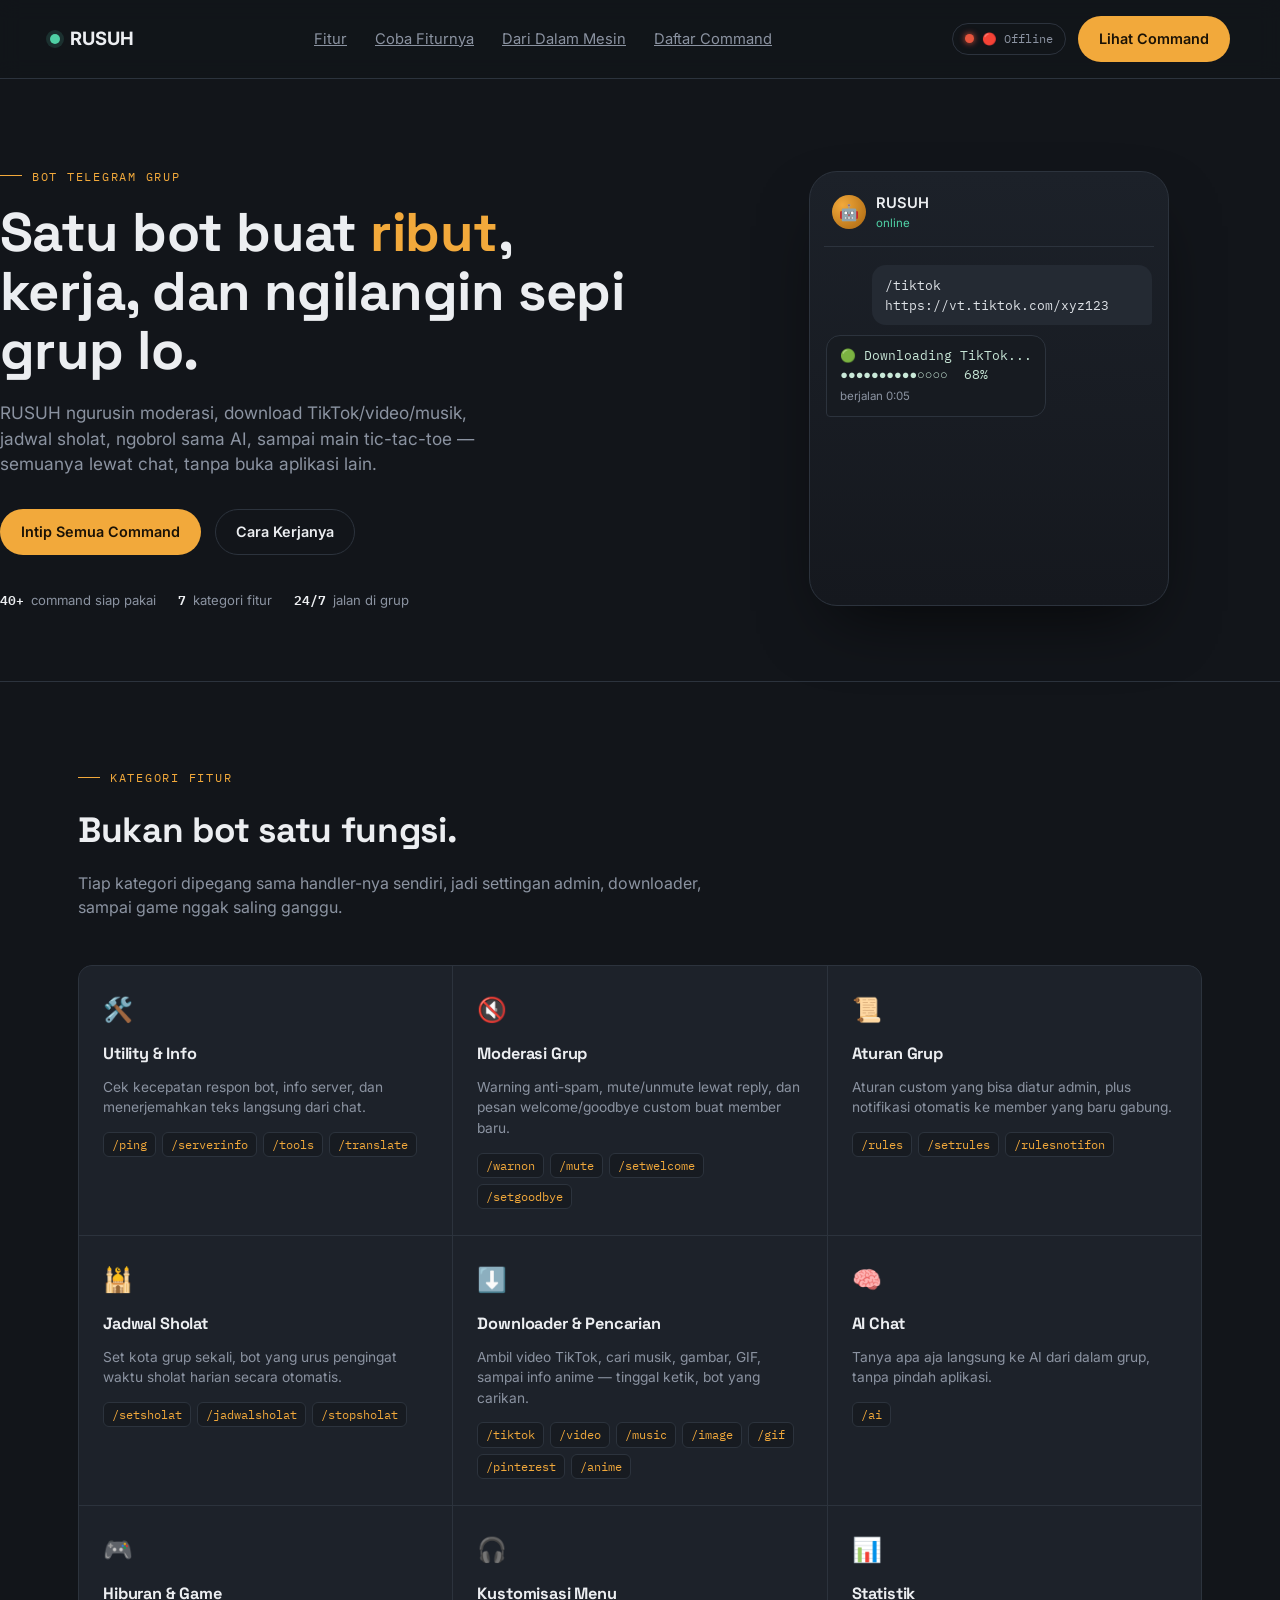
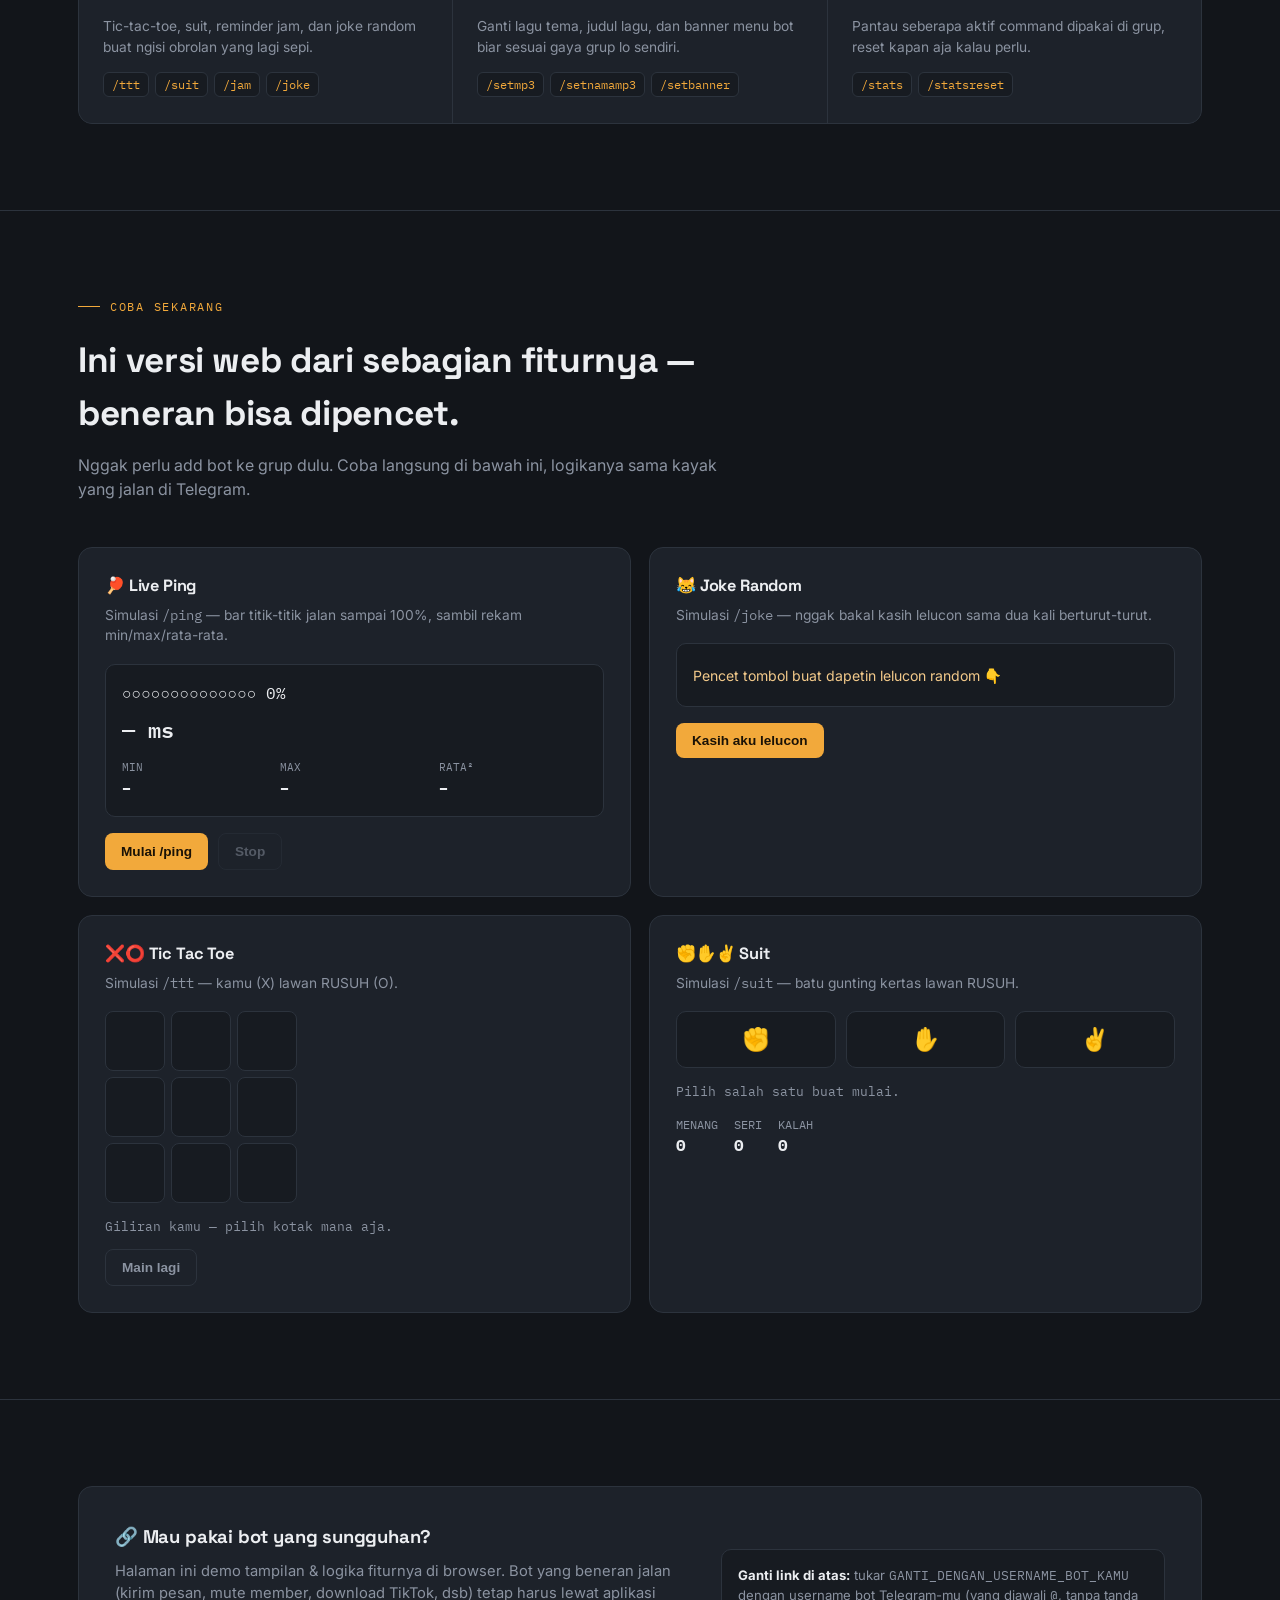
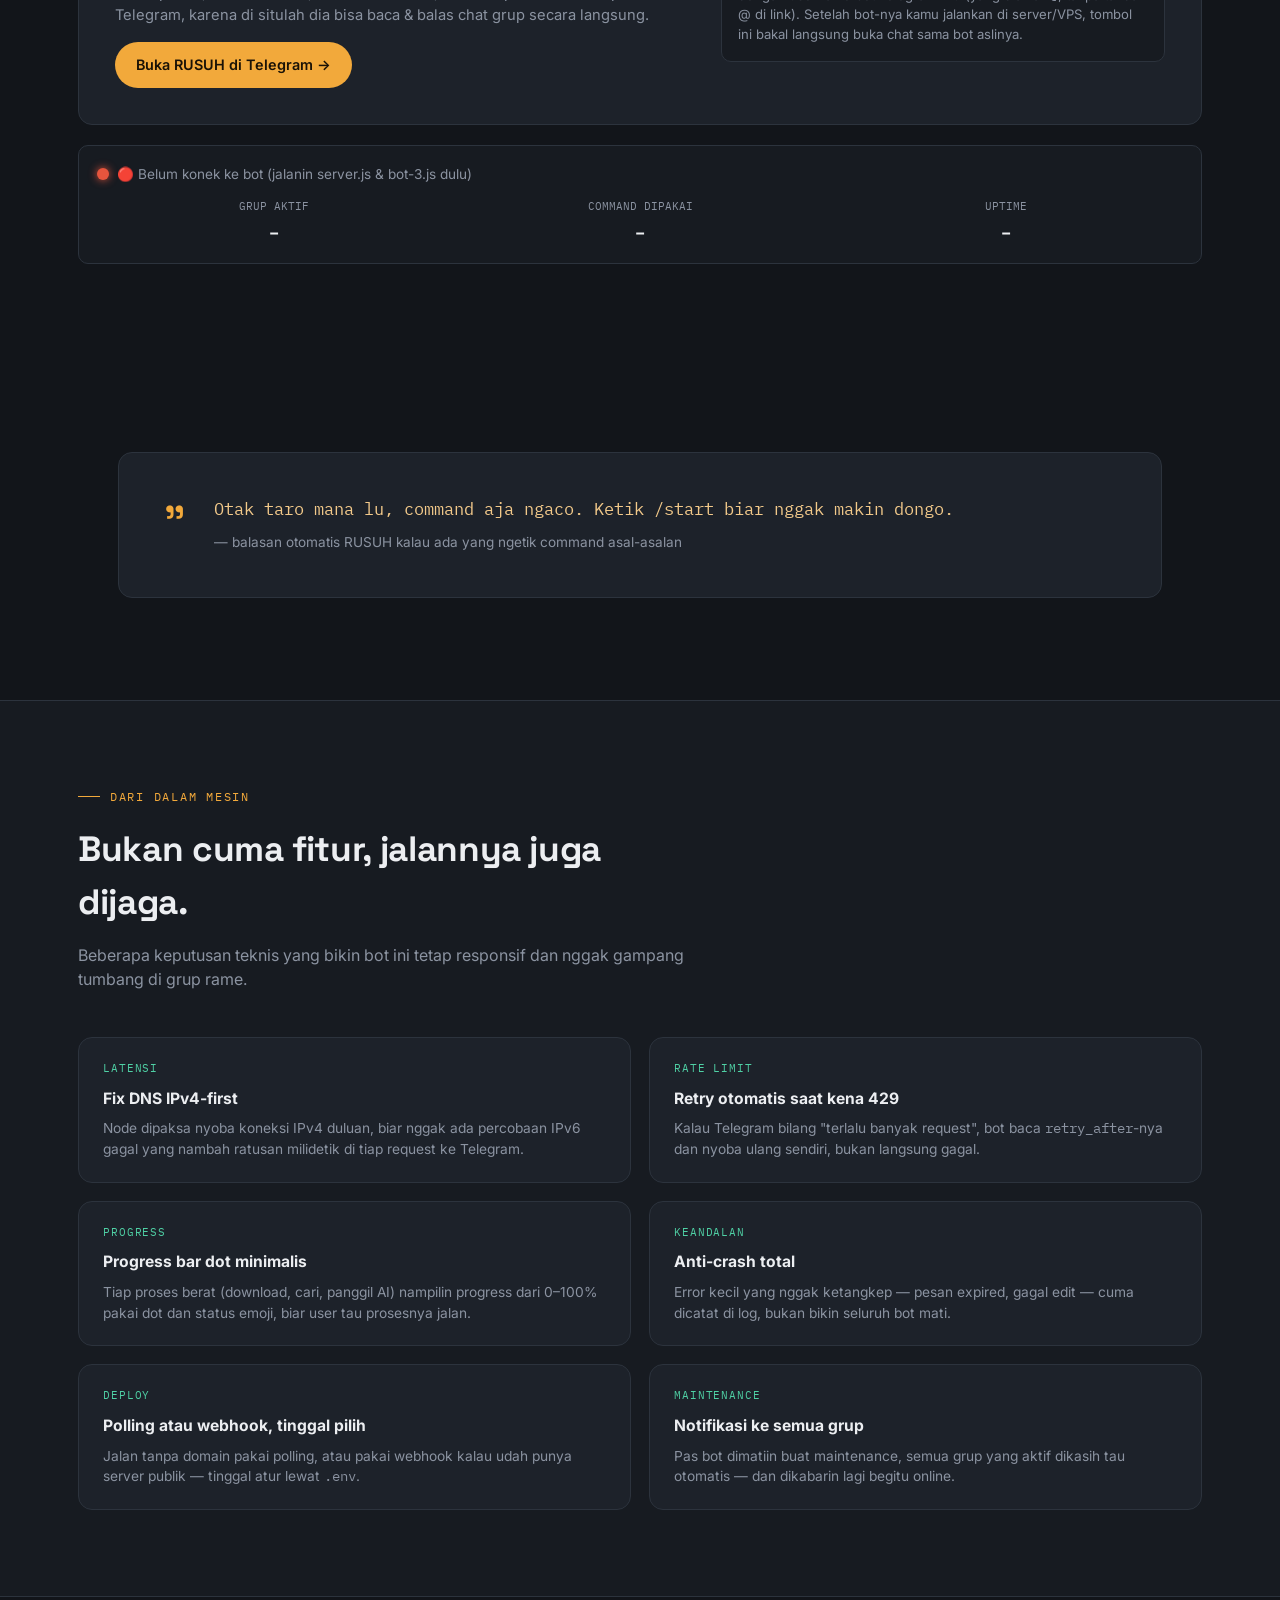
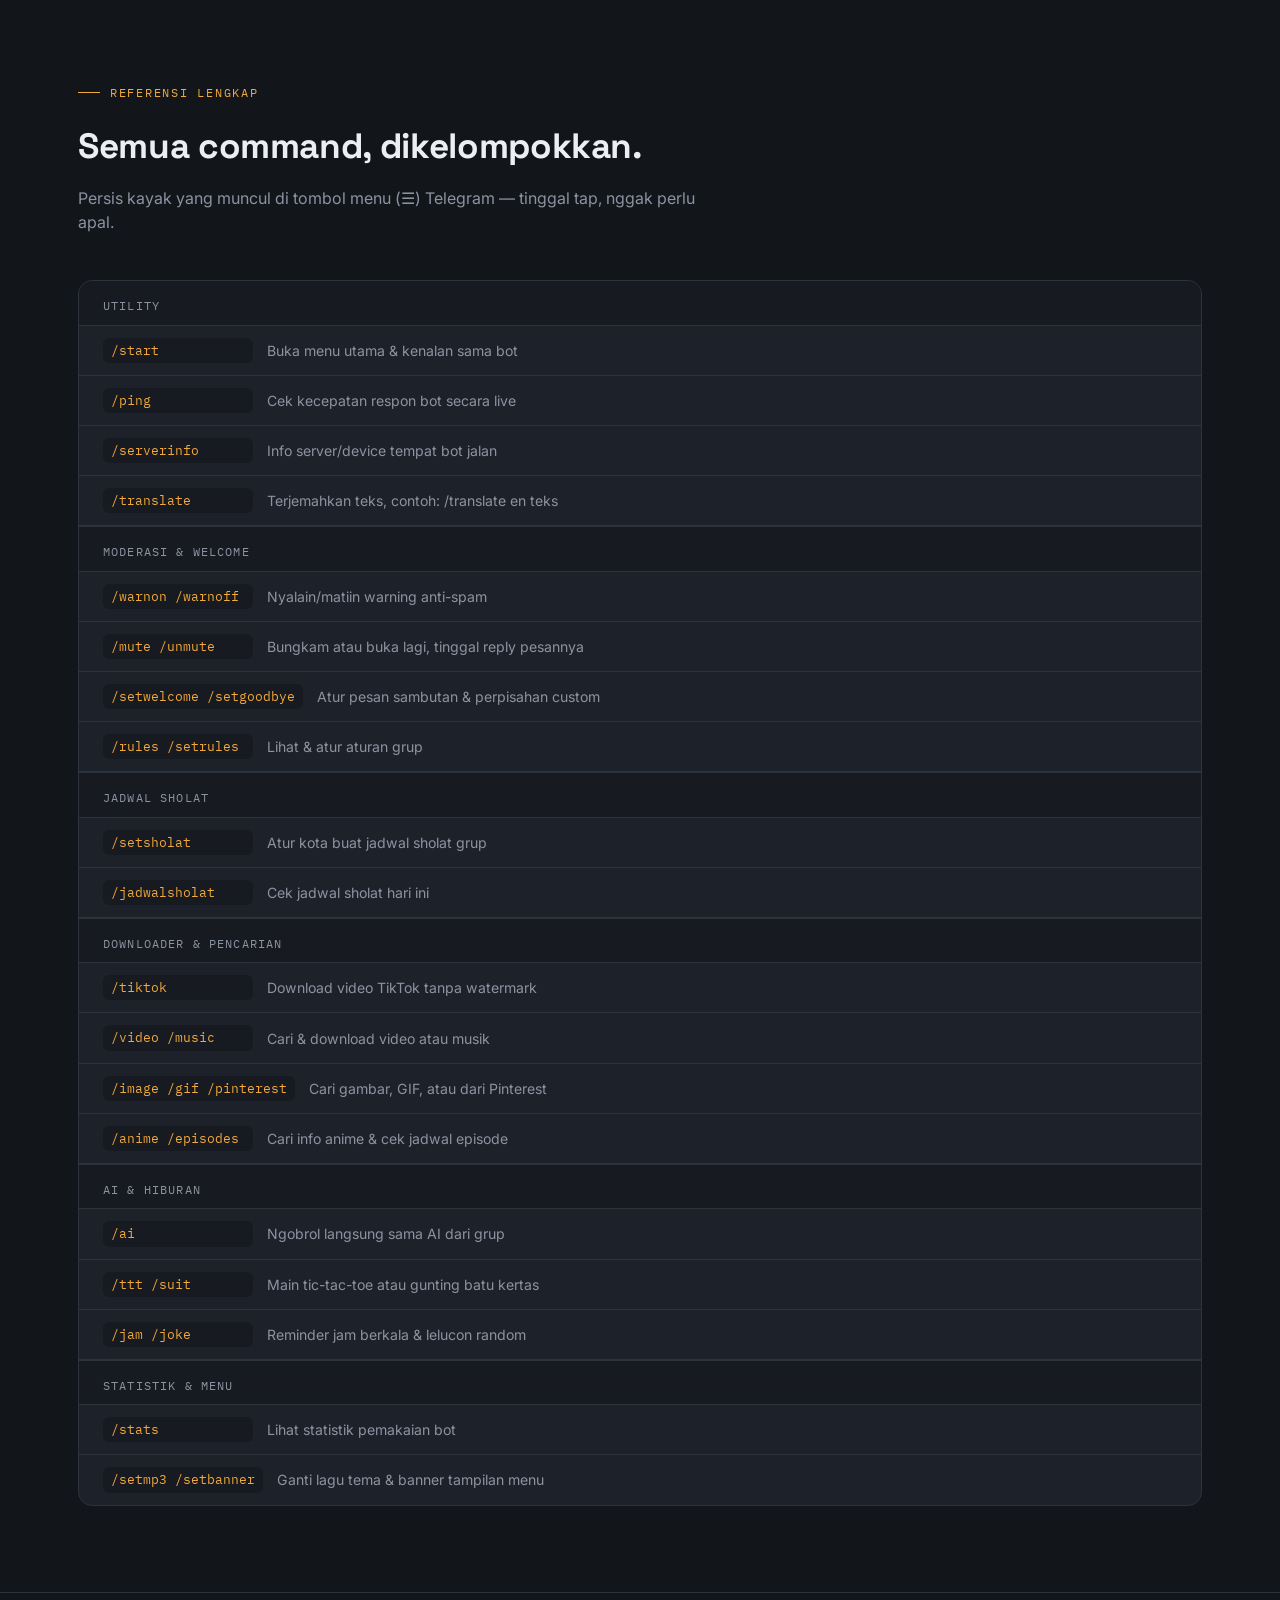
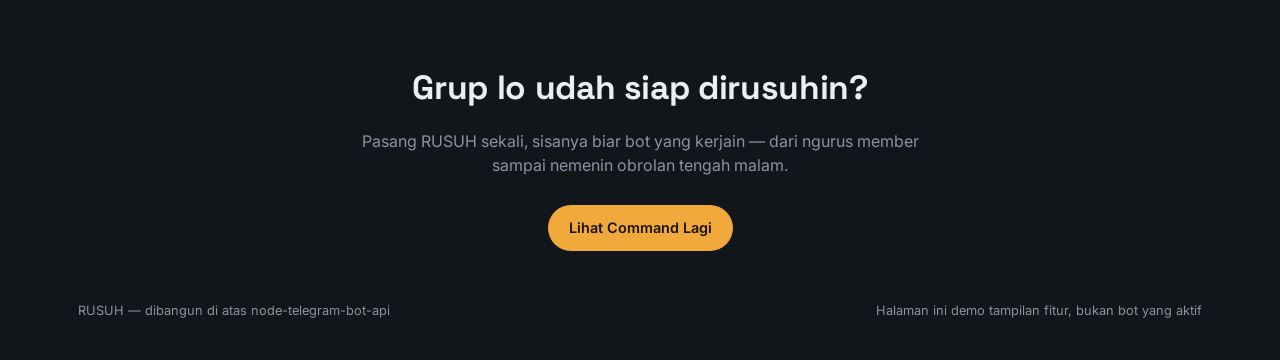
==== commit 0cc67642: "Add files via upload" ====
--- a/index.html
+++ b/index.html
@@ -452,11 +452,21 @@
     margin-top:20px;
   }
   .live-head{display:flex; align-items:center; gap:8px; margin-bottom:14px; font-size:0.85rem; color:var(--muted);}
-  .live-dot{width:8px; height:8px; border-radius:50%; background:var(--red); flex-shrink:0;}
-  .live-dot.on{background:var(--mint); box-shadow:0 0 8px var(--mint);}
+  .live-dot{width:12px; height:12px; border-radius:50%; background:var(--red); flex-shrink:0; box-shadow:0 0 8px var(--red);}
+  .live-dot.on{background:var(--mint); box-shadow:0 0 10px var(--mint);}
   .live-grid{display:grid; grid-template-columns:repeat(3,1fr); gap:12px;}
   .live-grid div{font-family:'IBM Plex Mono',monospace; font-size:0.68rem; color:var(--muted); text-align:center;}
   .live-grid b{display:block; color:var(--text); font-size:1.1rem; margin-top:4px; font-family:'Space Grotesk',sans-serif;}
+
+  /* ---------- badge status di header ---------- */
+  .nav-status{
+    display:flex; align-items:center; gap:8px;
+    font-family:'IBM Plex Mono',monospace; font-size:0.74rem; color:var(--muted);
+    border:1px solid var(--line); border-radius:999px; padding:6px 12px;
+  }
+  .nav-dot{width:9px; height:9px; border-radius:50%; background:var(--red); flex-shrink:0; box-shadow:0 0 6px var(--red);}
+  .nav-dot.on{background:var(--mint); box-shadow:0 0 8px var(--mint);}
+  @media (max-width:620px){ .nav-status span.nav-label-text{display:none;} }
 </style>
 </head>
 <body>
@@ -471,6 +481,10 @@
       <a href="#command">Daftar Command</a>
     </nav>
     <div class="nav-cta">
+      <div class="nav-status">
+        <span class="nav-dot" id="navDot"></span>
+        <span class="nav-label-text" id="navLabel">Cek status bot...</span>
+      </div>
       <a class="btn btn-primary" href="#command">Lihat Command</a>
     </div>
   </div>
@@ -1122,6 +1136,8 @@
   const groupsEl = document.getElementById("liveGroups");
   const cmdsEl = document.getElementById("liveCmds");
   const uptimeEl = document.getElementById("liveUptime");
+  const navDot = document.getElementById("navDot");
+  const navLabel = document.getElementById("navLabel");
   if(!dot) return;
 
   function formatUptime(sec){
@@ -1142,6 +1158,7 @@
         groupsEl.textContent = data.groups ?? "–";
         cmdsEl.textContent = data.totalCommands ?? "–";
         uptimeEl.textContent = data.uptimeSeconds != null ? formatUptime(data.uptimeSeconds) : "–";
+        if(navDot){ navDot.classList.add("on"); navLabel.textContent = "🟢 Online"; }
       } else {
         throw new Error("offline");
       }
@@ -1149,6 +1166,7 @@
       dot.classList.remove("on");
       label.textContent = "🔴 Belum konek ke bot (jalanin server.js & bot-3.js dulu)";
       groupsEl.textContent = "–"; cmdsEl.textContent = "–"; uptimeEl.textContent = "–";
+      if(navDot){ navDot.classList.remove("on"); navLabel.textContent = "🔴 Offline"; }
     }
   }
 
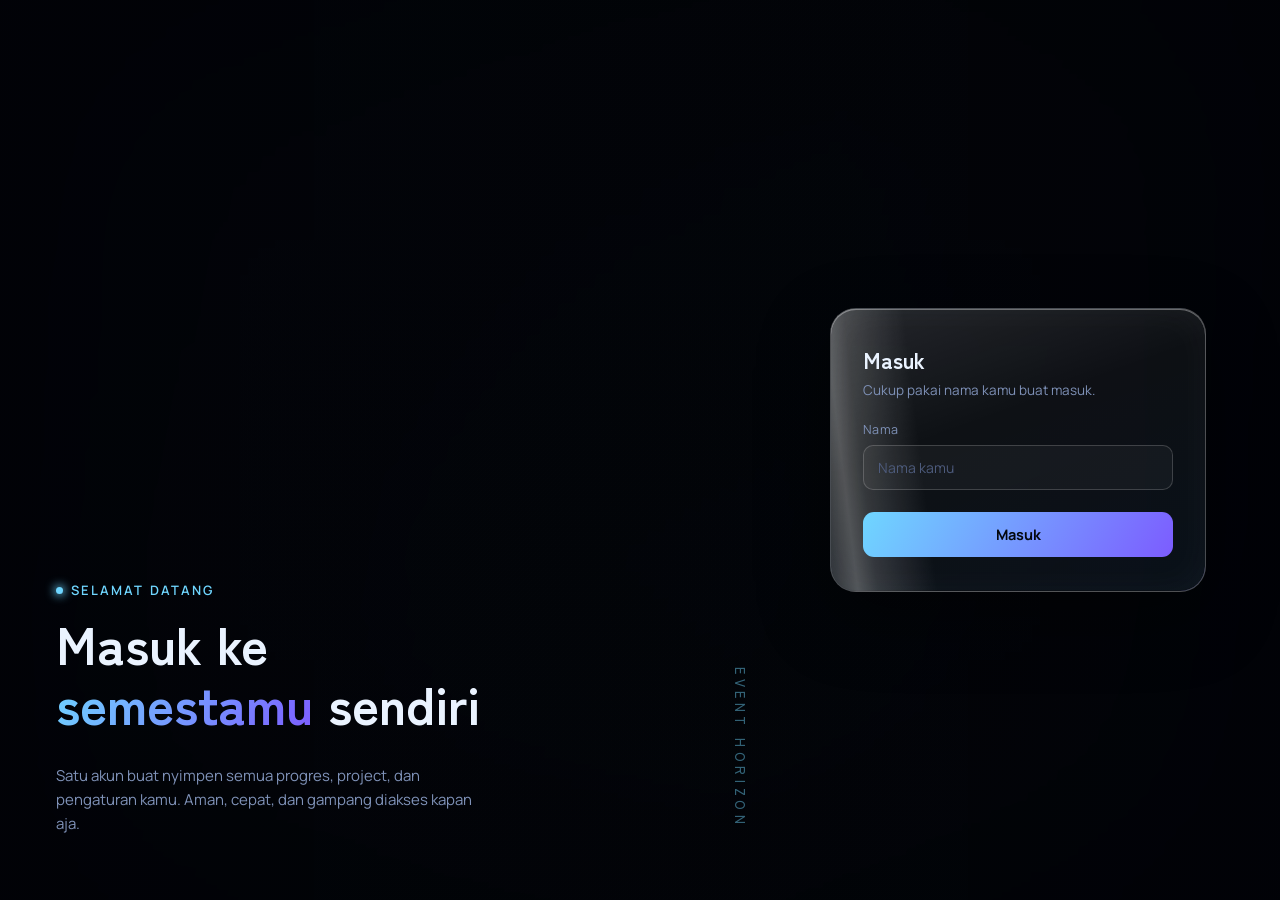
==== commit 1958d7e5: "Add files via upload" ====
--- a/index.html
+++ b/index.html
@@ -3,1177 +3,622 @@
 <head>
 <meta charset="UTF-8">
 <meta name="viewport" content="width=device-width, initial-scale=1.0">
-<title>RUSUH — Bot Telegram Serba Bisa buat Grup Lo</title>
+<title>Masuk / Daftar</title>
 <link rel="preconnect" href="https://fonts.googleapis.com">
-<link href="https://fonts.googleapis.com/css2?family=Space+Grotesk:wght@400;500;600;700&family=IBM+Plex+Mono:wght@400;500;600&family=Inter:wght@400;500;600;700&display=swap" rel="stylesheet">
+<link href="https://fonts.googleapis.com/css2?family=Zen+Kaku+Gothic+New:wght@500;700&family=Manrope:wght@400;500;600;700&display=swap" rel="stylesheet">
 <style>
   :root{
-    --bg: #12151a;
-    --bg-soft: #171b21;
-    --surface: #1d222a;
-    --surface-2: #242a33;
-    --line: #2c333d;
-    --text: #eceef1;
-    --muted: #8b93a1;
-    --amber: #f2a93b;
-    --amber-dim: #7a5c25;
-    --mint: #4fd1a5;
-    --red: #e6553d;
-    --radius: 14px;
-  }
-  *{box-sizing:border-box;}
-  html{scroll-behavior:smooth;}
-  body{
-    margin:0;
-    background:var(--bg);
-    color:var(--text);
-    font-family:'Inter', sans-serif;
-    line-height:1.5;
-    -webkit-font-smoothing:antialiased;
-  }
-  h1,h2,h3, .display{
-    font-family:'Space Grotesk', sans-serif;
-    letter-spacing:-0.01em;
-  }
-  code, .mono{
-    font-family:'IBM Plex Mono', monospace;
-  }
-  a{color:inherit;}
-  img,svg{display:block;}
-  .wrap{
-    max-width:1180px;
-    margin:0 auto;
-    padding:0 28px;
-  }
-  ::selection{background:var(--amber); color:#14171c;}
-  :focus-visible{outline:2px solid var(--amber); outline-offset:3px;}
-
-  /* ---------- header ---------- */
-  header{
-    position:sticky; top:0; z-index:50;
-    background:rgba(18,21,26,0.86);
-    backdrop-filter:blur(10px);
-    border-bottom:1px solid var(--line);
-  }
-  .nav{
-    display:flex; align-items:center; justify-content:space-between;
-    padding:16px 0;
-  }
-  .logo{
-    display:flex; align-items:center; gap:10px;
-    font-weight:700; font-size:1.15rem;
-  }
-  .logo-dot{
-    width:10px; height:10px; border-radius:50%;
-    background:var(--mint);
-    box-shadow:0 0 0 4px rgba(79,209,165,0.15);
-    animation:pulse 2.4s ease-in-out infinite;
-  }
-  @keyframes pulse{
-    0%,100%{ box-shadow:0 0 0 4px rgba(79,209,165,0.15);}
-    50%{ box-shadow:0 0 0 8px rgba(79,209,165,0.05);}
-  }
-  nav.links{display:flex; gap:28px; font-size:0.92rem; color:var(--muted);}
-  nav.links a:hover{color:var(--text);}
-  .btn{
-    display:inline-flex; align-items:center; gap:8px;
-    padding:11px 20px;
-    border-radius:999px;
-    font-weight:600; font-size:0.9rem;
-    text-decoration:none;
-    border:1px solid transparent;
-    cursor:pointer;
-  }
-  .btn-primary{background:var(--amber); color:#1a1206;}
-  .btn-primary:hover{background:#ffbc55;}
-  .btn-ghost{border-color:var(--line); color:var(--text);}
-  .btn-ghost:hover{border-color:var(--amber);}
-  .nav-cta{display:flex; gap:12px; align-items:center;}
-  .nav-links-mobile-hide{display:flex;}
-  @media (max-width:760px){
-    nav.links{display:none;}
-  }
-
-  /* ---------- hero ---------- */
-  .hero{
-    padding:88px 0 70px;
-    display:grid;
-    grid-template-columns:1.05fr 0.95fr;
-    gap:56px;
-    align-items:center;
-  }
-  @media (max-width:920px){
-    .hero{grid-template-columns:1fr; padding:56px 0 40px;}
-  }
-  .eyebrow{
-    font-family:'IBM Plex Mono', monospace;
-    font-size:0.78rem;
-    letter-spacing:0.14em;
-    text-transform:uppercase;
-    color:var(--amber);
-    display:flex; align-items:center; gap:10px;
-    margin-bottom:18px;
-  }
-  .eyebrow::before{
-    content:"";
-    width:22px; height:1px; background:var(--amber);
-  }
-  .hero h1{
-    font-size:clamp(2.2rem, 4.6vw, 3.4rem);
-    font-weight:700;
-    margin:0 0 20px;
-    line-height:1.08;
-  }
-  .hero h1 .accent{color:var(--amber);}
-  .hero p.lede{
-    color:var(--muted);
-    font-size:1.08rem;
-    max-width:520px;
-    margin:0 0 32px;
-  }
-  .hero-cta{display:flex; gap:14px; flex-wrap:wrap; margin-bottom:36px;}
-  .trust-row{
-    display:flex; gap:22px; flex-wrap:wrap;
-    font-size:0.82rem; color:var(--muted);
-  }
-  .trust-row span{display:flex; align-items:center; gap:7px;}
-  .trust-row b{color:var(--text); font-family:'IBM Plex Mono',monospace; font-weight:600;}
-
-  /* ---------- phone mock ---------- */
-  .phone{
-    justify-self:center;
-    width:100%;
-    max-width:360px;
-    background:linear-gradient(180deg,#1c2129,#15181e);
-    border:1px solid var(--line);
-    border-radius:28px;
-    padding:14px;
-    box-shadow:0 30px 70px -25px rgba(0,0,0,0.7);
-  }
-  .phone-head{
-    display:flex; align-items:center; gap:10px;
-    padding:6px 8px 14px;
-    border-bottom:1px solid var(--line);
-    margin-bottom:14px;
-  }
-  .phone-avatar{
-    width:34px; height:34px; border-radius:50%;
-    background:radial-gradient(circle at 30% 30%, var(--amber), #a8650f);
-    display:flex; align-items:center; justify-content:center;
-    font-size:1rem;
-  }
-  .phone-head-text .name{font-weight:600; font-size:0.92rem;}
-  .phone-head-text .status{font-size:0.72rem; color:var(--mint);}
-  .chat{
-    min-height:330px;
-    display:flex; flex-direction:column; gap:10px;
-    padding:4px 2px;
-  }
-  .bubble{
-    max-width:86%;
-    padding:10px 13px;
-    border-radius:14px;
-    font-size:0.84rem;
-  }
-  .bubble.user{
-    align-self:flex-end;
-    background:var(--surface-2);
-    border-bottom-right-radius:4px;
-    font-family:'IBM Plex Mono',monospace;
-    color:#dfe3e8;
-  }
-  .bubble.bot{
-    align-self:flex-start;
-    background:var(--bg-soft);
-    border:1px solid var(--line);
-    border-bottom-left-radius:4px;
-    font-family:'IBM Plex Mono',monospace;
-    font-size:0.8rem;
-    white-space:pre;
-    color:#c9e8d8;
-    min-width:220px;
-  }
-  .bubble.bot .status-line{color:var(--muted); font-family:'Inter',sans-serif; font-size:0.72rem; margin-top:4px;}
-  .caret{display:inline-block; width:6px; background:var(--amber); margin-left:2px; animation:blink 1s step-end infinite;}
-  @keyframes blink{ 50%{opacity:0;} }
-
-  /* ---------- section shell ---------- */
-  section{padding:86px 0;}
-  .section-head{
-    max-width:640px;
-    margin-bottom:46px;
-  }
-  .section-head h2{
-    font-size:clamp(1.6rem, 3vw, 2.2rem);
-    margin:0 0 14px;
-  }
-  .section-head p{color:var(--muted); margin:0; font-size:1rem;}
-  .divider{border:none; border-top:1px solid var(--line); margin:0;}
-
-  /* ---------- feature grid ---------- */
-  .cat-grid{
-    display:grid;
-    grid-template-columns:repeat(3, 1fr);
-    gap:1px;
-    background:var(--line);
-    border:1px solid var(--line);
-    border-radius:var(--radius);
-    overflow:hidden;
-  }
-  @media (max-width:920px){ .cat-grid{grid-template-columns:repeat(2,1fr);} }
-  @media (max-width:620px){ .cat-grid{grid-template-columns:1fr;} }
-  .cat-card{
-    background:var(--surface);
-    padding:26px 24px;
-    transition:background .2s ease;
-  }
-  .cat-card:hover{background:var(--surface-2);}
-  .cat-card .icon{font-size:1.5rem; margin-bottom:14px; display:block;}
-  .cat-card h3{font-size:1.02rem; margin:0 0 10px;}
-  .cat-card p{color:var(--muted); font-size:0.86rem; margin:0 0 14px;}
-  .cmd-tags{display:flex; flex-wrap:wrap; gap:6px;}
-  .cmd-tag{
-    font-family:'IBM Plex Mono',monospace;
-    font-size:0.72rem;
-    background:var(--bg-soft);
-    border:1px solid var(--line);
-    color:var(--amber);
-    padding:3px 8px;
-    border-radius:6px;
-  }
-
-  /* ---------- personality quote ---------- */
-  .quote-block{
-    background:var(--surface);
-    border:1px solid var(--line);
-    border-radius:var(--radius);
-    padding:44px;
-    display:grid;
-    grid-template-columns:auto 1fr;
-    gap:28px;
-    align-items:center;
-  }
-  @media (max-width:700px){ .quote-block{grid-template-columns:1fr; padding:30px;} }
-  .quote-mark{
-    font-family:'Space Grotesk', sans-serif;
-    font-size:3.4rem;
-    color:var(--amber);
-    line-height:1;
-  }
-  .quote-block blockquote{
-    margin:0 0 10px;
-    font-family:'IBM Plex Mono', monospace;
-    font-size:1.05rem;
-    color:#f2c98a;
-  }
-  .quote-block figcaption{color:var(--muted); font-size:0.85rem;}
-
-  /* ---------- engine section ---------- */
-  .engine{
-    background:var(--bg-soft);
-    border-top:1px solid var(--line);
-    border-bottom:1px solid var(--line);
-  }
-  .engine-grid{
-    display:grid;
-    grid-template-columns:repeat(2,1fr);
-    gap:18px;
-  }
-  @media (max-width:760px){ .engine-grid{grid-template-columns:1fr;} }
-  .engine-card{
-    background:var(--surface);
-    border:1px solid var(--line);
-    border-radius:var(--radius);
-    padding:22px 24px;
-  }
-  .engine-card .tag{
-    font-family:'IBM Plex Mono',monospace;
-    font-size:0.7rem;
-    color:var(--mint);
-    text-transform:uppercase;
-    letter-spacing:0.08em;
-    margin-bottom:10px;
-    display:block;
-  }
-  .engine-card h4{margin:0 0 8px; font-size:0.98rem;}
-  .engine-card p{margin:0; color:var(--muted); font-size:0.86rem;}
-
-  /* ---------- command menu ---------- */
-  .menu-panel{
-    background:var(--surface);
-    border:1px solid var(--line);
-    border-radius:var(--radius);
-    overflow:hidden;
-  }
-  .menu-group-title{
-    padding:16px 24px 10px;
-    font-family:'IBM Plex Mono',monospace;
-    font-size:0.72rem;
-    letter-spacing:0.1em;
-    text-transform:uppercase;
-    color:var(--muted);
-    background:var(--bg-soft);
-    border-bottom:1px solid var(--line);
-    border-top:1px solid var(--line);
-  }
-  .menu-group-title:first-child{border-top:none;}
-  .menu-row{
-    display:flex; align-items:center; gap:14px;
-    padding:12px 24px;
-    border-bottom:1px solid var(--line);
-    font-size:0.88rem;
-  }
-  .menu-row:last-of-type{border-bottom:none;}
-  .menu-row code{
-    color:var(--amber);
-    background:var(--bg-soft);
-    padding:3px 8px;
-    border-radius:6px;
-    font-size:0.8rem;
-    flex-shrink:0;
-    min-width:150px;
-  }
-  .menu-row span{color:var(--muted);}
-
-  /* ---------- footer / cta ---------- */
-  footer{
-    padding:70px 0 40px;
-    border-top:1px solid var(--line);
-  }
-  .foot-cta{
-    text-align:center;
-    max-width:560px;
-    margin:0 auto 50px;
-  }
-  .foot-cta h2{font-size:clamp(1.6rem,3vw,2.1rem); margin:0 0 16px;}
-  .foot-cta p{color:var(--muted); margin:0 0 28px;}
-  .foot-bottom{
-    display:flex; justify-content:space-between; align-items:center;
-    flex-wrap:wrap; gap:12px;
-    font-size:0.8rem; color:var(--muted);
-  }
-  .center{display:flex; justify-content:center;}
-
-  @media (prefers-reduced-motion: reduce){
-    *{animation-duration:0.001ms !important; animation-iteration-count:1 !important; transition-duration:0.001ms !important;}
-  }
-
-  /* ---------- demo interaktif ---------- */
-  .demo-grid{
-    display:grid;
-    grid-template-columns:repeat(2,1fr);
-    gap:18px;
-  }
-  @media (max-width:820px){ .demo-grid{grid-template-columns:1fr;} }
-  .demo-card{
-    background:var(--surface);
-    border:1px solid var(--line);
-    border-radius:var(--radius);
-    padding:26px;
-  }
-  .demo-card h3{margin:0 0 6px; font-size:1.02rem; display:flex; align-items:center; gap:8px;}
-  .demo-card p.desc{color:var(--muted); font-size:0.86rem; margin:0 0 18px;}
-
-  .btn-row{display:flex; gap:10px; flex-wrap:wrap;}
-  .btn-small{
-    border:none; border-radius:8px; padding:10px 16px; font-size:0.85rem; font-weight:600;
-    background:var(--amber); color:#1a1206; cursor:pointer; transition:background .15s;
-  }
-  .btn-small:hover{background:#ffbc55;}
-  .btn-small.secondary{background:transparent; color:var(--muted); border:1px solid var(--line);}
-  .btn-small.secondary:hover{color:var(--text); border-color:var(--amber);}
-  .btn-small:disabled{opacity:0.5; cursor:not-allowed;}
-
-  .status-line-demo{font-family:'IBM Plex Mono',monospace; font-size:0.8rem; color:var(--muted); min-height:18px;}
-  .status-line-demo b{color:var(--text);}
-
-  .ping-readout{
-    background:var(--bg-soft); border:1px solid var(--line); border-radius:10px;
-    padding:16px; margin-bottom:16px; font-family:'IBM Plex Mono',monospace;
-  }
-  .ping-num{font-size:1.4rem; font-weight:600; color:var(--text);}
-  .ping-grid{display:grid; grid-template-columns:repeat(3,1fr); gap:10px; margin-top:12px; font-size:0.7rem; color:var(--muted);}
-  .ping-grid b{display:block; color:var(--text); font-size:0.95rem; margin-top:2px;}
-
-  .joke-box{
-    background:var(--bg-soft); border:1px solid var(--line); border-radius:10px;
-    padding:16px; font-size:0.88rem; min-height:64px; margin-bottom:16px; display:flex; align-items:center;
-    color:#f2c98a;
-  }
-
-  .ttt-board{display:grid; grid-template-columns:repeat(3,60px); gap:6px; margin-bottom:14px;}
-  @media (max-width:380px){ .ttt-board{grid-template-columns:repeat(3, 1fr);} }
-  .ttt-cell{
-    aspect-ratio:1; background:var(--bg-soft); border:1px solid var(--line); border-radius:8px;
-    font-family:'Space Grotesk',sans-serif; font-size:1.5rem; font-weight:700;
-    display:flex; align-items:center; justify-content:center; color:var(--text);
-    transition:border-color .15s;
-  }
-  .ttt-cell:not(:disabled):hover{border-color:var(--amber);}
-  .ttt-cell.x{color:var(--amber);}
-  .ttt-cell.o{color:var(--mint);}
-  .ttt-cell.win{border-color:var(--mint); box-shadow:inset 0 0 0 1px var(--mint);}
-
-  .suit-row{display:flex; gap:10px; margin-bottom:14px;}
-  .suit-btn{
-    flex:1; background:var(--bg-soft); border:1px solid var(--line); border-radius:10px;
-    padding:14px 0; font-size:1.4rem; color:var(--text); cursor:pointer; transition:border-color .15s, transform .1s;
-  }
-  .suit-btn:hover{border-color:var(--amber); transform:translateY(-2px);}
-  .suit-score{display:flex; gap:16px; font-family:'IBM Plex Mono',monospace; font-size:0.72rem; color:var(--muted);}
-  .suit-score b{display:block; color:var(--text); font-size:1rem;}
-
-  /* ---------- hubungkan ke bot asli ---------- */
-  .connect-block{
-    background:var(--surface);
-    border:1px solid var(--line);
-    border-radius:var(--radius);
-    padding:36px;
-    display:grid;
-    grid-template-columns:1.3fr 1fr;
-    gap:28px;
-    align-items:center;
-  }
-  @media (max-width:760px){ .connect-block{grid-template-columns:1fr;} }
-  .connect-block h3{margin:0 0 10px; font-size:1.15rem;}
-  .connect-block p{color:var(--muted); margin:0 0 16px; font-size:0.92rem;}
-  .connect-note{
-    background:var(--bg-soft); border:1px solid var(--line); border-radius:10px;
-    padding:16px; font-size:0.82rem; color:var(--muted);
-  }
-  .connect-note b{color:var(--text);}
-
-  /* ---------- live status dari bot asli ---------- */
-  .live-panel{
-    background:var(--bg-soft);
-    border:1px solid var(--line);
-    border-radius:10px;
-    padding:18px;
-    margin-top:20px;
-  }
-  .live-head{display:flex; align-items:center; gap:8px; margin-bottom:14px; font-size:0.85rem; color:var(--muted);}
-  .live-dot{width:12px; height:12px; border-radius:50%; background:var(--red); flex-shrink:0; box-shadow:0 0 8px var(--red);}
-  .live-dot.on{background:var(--mint); box-shadow:0 0 10px var(--mint);}
-  .live-grid{display:grid; grid-template-columns:repeat(3,1fr); gap:12px;}
-  .live-grid div{font-family:'IBM Plex Mono',monospace; font-size:0.68rem; color:var(--muted); text-align:center;}
-  .live-grid b{display:block; color:var(--text); font-size:1.1rem; margin-top:4px; font-family:'Space Grotesk',sans-serif;}
-
-  /* ---------- badge status di header ---------- */
-  .nav-status{
-    display:flex; align-items:center; gap:8px;
-    font-family:'IBM Plex Mono',monospace; font-size:0.74rem; color:var(--muted);
-    border:1px solid var(--line); border-radius:999px; padding:6px 12px;
-  }
-  .nav-dot{width:9px; height:9px; border-radius:50%; background:var(--red); flex-shrink:0; box-shadow:0 0 6px var(--red);}
-  .nav-dot.on{background:var(--mint); box-shadow:0 0 8px var(--mint);}
-  @media (max-width:620px){ .nav-status span.nav-label-text{display:none;} }
+    --bg: #030509;
+    --bg-deep: #01030a;
+    --panel: rgba(10, 18, 32, 0.6);
+    --line: rgba(120, 190, 255, 0.2);
+    --blue: #6fd6ff;
+    --violet: #7c5cff;
+    --text: #eaf3ff;
+    --muted: #7f92b8;
+  }
+  * { box-sizing: border-box; }
+  html, body {
+    margin: 0; padding: 0;
+    width: 100%; min-height: 100%;
+    background: var(--bg-deep);
+    font-family: 'Manrope', sans-serif;
+    color: var(--text);
+  }
+
+  .stage {
+    position: relative;
+    min-height: 100vh;
+    display: flex;
+    overflow: hidden;
+    background: var(--bg);
+  }
+
+  /* ===== Latar: video + overlay ===== */
+  .bg-photo {
+    position: fixed;
+    inset: 0;
+    width: 100%;
+    height: 100%;
+    object-fit: cover;
+    object-position: center 42%;
+    z-index: 0;
+  }
+  .overlay {
+    position: fixed;
+    inset: 0;
+    background:
+      radial-gradient(ellipse 70% 55% at 50% 62%, rgba(3,5,9,0.02), rgba(1,3,10,0.12) 70%),
+      linear-gradient(100deg, rgba(1,3,10,0.32) 0%, rgba(1,3,10,0.12) 42%, rgba(1,3,10,0.06) 60%, rgba(1,3,10,0.32) 100%);
+    z-index: 1;
+  }
+  .vignette {
+    position: fixed;
+    inset: 0;
+    z-index: 1;
+    pointer-events: none;
+    box-shadow: inset 0 0 180px 60px rgba(0,0,0,0.22);
+  }
+  .stage > .intro, .stage > .auth, .stage > .spark, .stage > .drift {
+    position: relative;
+    z-index: 2;
+  }
+
+  /* Bintang kelap-kelip */
+  .spark {
+    position: absolute;
+    width: 3px; height: 3px;
+    border-radius: 50%;
+    background: #dff2ff;
+    animation: twinkle 2.8s ease-in-out infinite;
+  }
+  @keyframes twinkle {
+    0%, 100% { opacity: 0.1; transform: scale(1); }
+    50%      { opacity: 0.95; transform: scale(1.7); }
+  }
+
+  /* Serpihan debu/energi melayang perlahan ke atas, meniru materi tersedot ke horizon */
+  .drift {
+    position: absolute;
+    bottom: -10px;
+    width: 3px;
+    height: 3px;
+    border-radius: 50%;
+    background: radial-gradient(circle, #bfe8ff, rgba(111,214,255,0));
+    box-shadow: 0 0 6px rgba(111,214,255,0.9);
+    animation: driftUp linear infinite;
+    opacity: 0;
+  }
+  @keyframes driftUp {
+    0%   { opacity: 0; transform: translateY(0) translateX(0); }
+    10%  { opacity: 0.85; }
+    90%  { opacity: 0.5; }
+    100% { opacity: 0; transform: translateY(-100vh) translateX(24px); }
+  }
+
+  /* Panel kiri: sapaan */
+  .intro {
+    position: relative;
+    flex: 1.1;
+    display: flex;
+    flex-direction: column;
+    justify-content: flex-end;
+    padding: 56px;
+    min-width: 0;
+  }
+  .tag {
+    position: absolute;
+    right: 6%;
+    bottom: 8%;
+    writing-mode: vertical-rl;
+    font-family: 'Zen Kaku Gothic New', sans-serif;
+    font-size: 13px;
+    letter-spacing: 0.35em;
+    color: rgba(111,214,255,0.45);
+    font-weight: 500;
+    text-transform: uppercase;
+  }
+  .eyebrow {
+    display: inline-flex;
+    align-items: center;
+    gap: 8px;
+    font-size: 13px;
+    letter-spacing: 0.16em;
+    text-transform: uppercase;
+    color: var(--blue);
+    margin-bottom: 14px;
+    font-weight: 600;
+  }
+  .eyebrow::before {
+    content: "";
+    width: 7px; height: 7px;
+    border-radius: 50%;
+    background: var(--blue);
+    box-shadow: 0 0 10px 2px rgba(111,214,255,0.8);
+    animation: pulseCore 1.8s ease-in-out infinite;
+  }
+  .headline {
+    font-family: 'Zen Kaku Gothic New', sans-serif;
+    font-size: clamp(30px, 4.4vw, 52px);
+    line-height: 1.15;
+    font-weight: 700;
+    margin: 0 0 16px;
+    max-width: 480px;
+  }
+  .headline span {
+    background: linear-gradient(120deg, var(--blue), var(--violet));
+    -webkit-background-clip: text;
+    background-clip: text;
+    color: transparent;
+  }
+  .sub {
+    color: var(--muted);
+    max-width: 420px;
+    line-height: 1.6;
+    font-size: 15px;
+    margin-bottom: 8px;
+  }
+
+  /* Panel kanan: kartu form kaca */
+  .auth {
+    position: relative;
+    width: 440px;
+    max-width: 100%;
+    display: flex;
+    align-items: center;
+    justify-content: center;
+    padding: 32px;
+  }
+  .card {
+    position: relative;
+    width: 100%;
+    background:
+      linear-gradient(160deg, rgba(255,255,255,0.14), rgba(255,255,255,0.05) 40%, rgba(120,190,255,0.07) 100%),
+      rgba(4,8,16,0.18);
+    background-blend-mode: normal;
+    border: 1px solid rgba(255,255,255,0.25);
+    border-radius: 26px;
+    padding: 34px 32px;
+    backdrop-filter: blur(14px);
+    -webkit-backdrop-filter: blur(14px);
+    box-shadow:
+      0 24px 70px rgba(0,0,0,0.45),
+      inset 0 1px 0 rgba(255,255,255,0.35),
+      inset 0 0 40px rgba(255,255,255,0.04),
+      inset 0 -1px 0 rgba(0,0,0,0.2);
+    overflow: hidden;
+    isolation: isolate;
+  }
+  /* Saat keyboard muncul (input fokus): matikan efek berat sementara biar nggak patah-patah */
+  body.typing .card {
+    backdrop-filter: none !important;
+    -webkit-backdrop-filter: none !important;
+    background: rgba(8,14,26,0.82) !important;
+  }
+  body.typing .card::after,
+  body.typing .spark,
+  body.typing .drift { animation-play-state: paused; }
+  /* Garis tepi kaca yang menangkap cahaya */
+  .card::before {
+    content: "";
+    position: absolute;
+    inset: -1px;
+    border-radius: 26px;
+    padding: 1px;
+    background: linear-gradient(135deg, rgba(255,255,255,0.55), rgba(111,214,255,0.15) 30%, rgba(124,92,255,0) 55%, rgba(124,92,255,0.35) 100%);
+    -webkit-mask: linear-gradient(#000 0 0) content-box, linear-gradient(#000 0 0);
+    -webkit-mask-composite: xor;
+    mask-composite: exclude;
+    pointer-events: none;
+    z-index: 1;
+  }
+  /* Kilau cair mengalir di permukaan kaca, seperti pantulan liquid glass */
+  .card::after {
+    content: "";
+    position: absolute;
+    top: -60%;
+    left: -30%;
+    width: 65%;
+    height: 220%;
+    background: linear-gradient(75deg, transparent 30%, rgba(255,255,255,0.16) 45%, rgba(255,255,255,0.28) 50%, rgba(255,255,255,0.16) 55%, transparent 70%);
+    transform: rotate(8deg) translateX(0);
+    pointer-events: none;
+    z-index: 1;
+    will-change: transform;
+    animation: glassSheen 7s ease-in-out infinite;
+  }
+  @keyframes glassSheen {
+    0%, 100% { transform: rotate(8deg) translateX(0); }
+    50% { transform: rotate(8deg) translateX(150%); }
+  }
+  .card > * { position: relative; z-index: 2; }
+
+  .tabs {
+    display: flex;
+    background: rgba(255,255,255,0.04);
+    border: 1px solid rgba(255,255,255,0.12);
+    border-radius: 12px;
+    padding: 4px;
+    margin-bottom: 26px;
+  }
+  .tab {
+    flex: 1;
+    text-align: center;
+    padding: 10px 0;
+    font-size: 14px;
+    font-weight: 600;
+    color: var(--muted);
+    border-radius: 9px;
+    cursor: pointer;
+    transition: color .2s ease, background .2s ease;
+    user-select: none;
+  }
+  .tab.active {
+    color: #04070d;
+    background: linear-gradient(120deg, var(--blue), var(--violet));
+  }
+
+  .form-title {
+    font-family: 'Zen Kaku Gothic New', sans-serif;
+    font-size: 22px;
+    font-weight: 700;
+    margin: 0 0 6px;
+  }
+  .form-sub {
+    color: var(--muted);
+    font-size: 13.5px;
+    margin: 0 0 22px;
+  }
+
+  .field { margin-bottom: 16px; }
+  .field label {
+    display: block;
+    font-size: 12.5px;
+    color: var(--muted);
+    margin-bottom: 7px;
+    letter-spacing: 0.02em;
+  }
+  .field input {
+    width: 100%;
+    background: rgba(255,255,255,0.04);
+    border: 1px solid rgba(255,255,255,0.18);
+    border-radius: 10px;
+    padding: 12px 14px;
+    color: var(--text);
+    font-size: 14px;
+    font-family: inherit;
+    outline: none;
+    transition: border-color .2s ease, background .2s ease;
+  }
+  .field input::placeholder { color: #4d5b7c; }
+  .field input:focus {
+    border-color: var(--blue);
+    background: rgba(111,214,255,0.06);
+    box-shadow: 0 0 0 3px rgba(111,214,255,0.1);
+  }
+
+  .submit {
+    width: 100%;
+    border: none;
+    border-radius: 11px;
+    padding: 13px 0;
+    font-size: 14.5px;
+    font-weight: 700;
+    font-family: inherit;
+    color: #04070d;
+    background: linear-gradient(120deg, var(--blue), var(--violet));
+    cursor: pointer;
+    margin-top: 6px;
+    transition: transform .15s ease, box-shadow .15s ease;
+  }
+  .submit:hover { transform: translateY(-1px); box-shadow: 0 10px 24px rgba(111,214,255,0.25); }
+  .submit:active { transform: translateY(0); }
+  .submit:focus-visible { outline: 2px solid var(--blue); outline-offset: 3px; }
+  .submit:disabled { cursor: not-allowed; opacity: 0.95; }
+  .submit { position: relative; overflow: hidden; }
+  .submit .btn-label {
+    display: inline-block;
+    transition: opacity .25s ease;
+  }
+  .submit.loading .btn-label { opacity: 0.55; }
+  .progress-track {
+    position: absolute;
+    left: 0; bottom: 0;
+    width: 100%; height: 3px;
+    background: rgba(4,7,13,0.18);
+  }
+  .progress-fill {
+    position: absolute;
+    left: 0; bottom: 0;
+    width: 0%; height: 100%;
+    background: #ffffff;
+    box-shadow: 0 0 10px rgba(255,255,255,0.85), 0 0 2px rgba(255,255,255,0.9);
+    transition: width 1.1s cubic-bezier(.4, 0, .2, 1);
+  }
+  .field input:disabled { opacity: 0.6; }
+
+  .switch-line {
+    text-align: center;
+    color: var(--muted);
+    font-size: 13px;
+    margin-top: 18px;
+  }
+  .switch-line a {
+    color: var(--blue);
+    text-decoration: none;
+    font-weight: 600;
+    cursor: pointer;
+  }
+  .switch-line a:hover { text-decoration: underline; }
+
+  .panel { display: none; }
+  .panel.active { display: block; animation: fadeIn .35s ease; }
+  @keyframes fadeIn {
+    from { opacity: 0; transform: translateY(6px); }
+    to   { opacity: 1; transform: translateY(0); }
+  }
+
+  @media (max-width: 860px) {
+    .stage { flex-direction: column; }
+    .intro { padding: 32px 24px 24px; min-height: 220px; justify-content: center; }
+    .tag { display: none; }
+    .auth { width: 100%; padding: 20px 20px 40px; }
+  }
+
+  @media (prefers-reduced-motion: reduce) {
+    .spark, .drift, .bg-photo, .eyebrow::before { animation: none; }
+  }
+
+  /* ===== Loading overlay: mini black hole (accretion disk) ===== */
+  .loading-overlay {
+    position: fixed;
+    inset: 0;
+    z-index: 60;
+    display: flex;
+    flex-direction: column;
+    align-items: center;
+    justify-content: center;
+    gap: 34px;
+    background:
+      radial-gradient(ellipse 60% 50% at 50% 44%, rgba(111,214,255,0.10), transparent 65%),
+      rgba(1,3,10,0.97);
+    opacity: 0;
+    pointer-events: none;
+    backdrop-filter: blur(8px);
+    -webkit-backdrop-filter: blur(8px);
+    transition: opacity .5s ease;
+  }
+  .loading-overlay.active {
+    opacity: 1;
+    pointer-events: all;
+  }
+
+  .bh-loader {
+    position: relative;
+    width: 128px;
+    height: 128px;
+    transform: scale(.85) rotate(0deg);
+    opacity: 0;
+    transition: opacity .5s ease, transform .5s ease;
+  }
+  .loading-overlay.active .bh-loader {
+    opacity: 1;
+    transform: scale(1) rotate(0deg);
+  }
+  /* piringan akresi berputar, meniru materi yang melengkung mengelilingi horizon */
+  .bh-disk {
+    position: absolute;
+    inset: 0;
+    border-radius: 50%;
+    background: conic-gradient(from 0deg,
+      transparent 0deg,
+      rgba(111,214,255,0.15) 40deg,
+      rgba(111,214,255,0.95) 95deg,
+      #ffffff 118deg,
+      rgba(124,92,255,0.9) 140deg,
+      rgba(124,92,255,0.15) 200deg,
+      transparent 260deg,
+      transparent 360deg);
+    -webkit-mask: radial-gradient(circle, transparent 46%, #000 48%, #000 100%);
+    mask: radial-gradient(circle, transparent 46%, #000 48%, #000 100%);
+    filter: drop-shadow(0 0 14px rgba(111,214,255,0.5));
+    animation: bhSpin 1.6s linear infinite;
+  }
+  .bh-disk.d2 {
+    inset: 14px;
+    opacity: 0.55;
+    filter: drop-shadow(0 0 8px rgba(124,92,255,0.5));
+    animation: bhSpin 2.6s linear infinite reverse;
+  }
+  @keyframes bhSpin { to { transform: rotate(360deg); } }
+
+  /* cakrawala peristiwa: inti gelap pekat */
+  .bh-core {
+    position: absolute;
+    inset: 34px;
+    border-radius: 50%;
+    background: radial-gradient(circle at 42% 38%, #0c1526 0%, #01030a 62%, #000 100%);
+    box-shadow:
+      0 0 0 1px rgba(111,214,255,0.15),
+      0 0 24px 6px rgba(0,0,0,0.9) inset,
+      0 0 30px 4px rgba(111,214,255,0.25);
+    animation: bhPulse 2.4s ease-in-out infinite;
+  }
+  @keyframes bhPulse {
+    0%, 100% { box-shadow: 0 0 0 1px rgba(111,214,255,0.15), 0 0 24px 6px rgba(0,0,0,0.9) inset, 0 0 26px 3px rgba(111,214,255,0.2); }
+    50%      { box-shadow: 0 0 0 1px rgba(111,214,255,0.3), 0 0 24px 6px rgba(0,0,0,0.9) inset, 0 0 40px 8px rgba(111,214,255,0.4); }
+  }
+
+  .loading-copy {
+    text-align: center;
+    opacity: 0;
+    transform: translateY(10px);
+    transition: opacity .5s ease .15s, transform .5s ease .15s;
+  }
+  .loading-overlay.active .loading-copy {
+    opacity: 1;
+    transform: translateY(0);
+  }
+  .loading-title {
+    font-family: 'Zen Kaku Gothic New', sans-serif;
+    font-size: 21px;
+    font-weight: 700;
+    letter-spacing: 0.06em;
+    background: linear-gradient(90deg, var(--blue), #ffffff, var(--violet), var(--blue));
+    background-size: 300% auto;
+    -webkit-background-clip: text;
+    background-clip: text;
+    color: transparent;
+    animation: shimmer 2.4s linear infinite;
+  }
+  @keyframes shimmer {
+    to { background-position: -300% center; }
+  }
+  .loading-sub {
+    margin-top: 8px;
+    font-size: 13px;
+    color: var(--muted);
+    letter-spacing: 0.02em;
+  }
+  .loading-sub .dots span {
+    display: inline-block;
+    animation: dotBounce 1.4s ease-in-out infinite;
+    opacity: 0.3;
+  }
+  .loading-sub .dots span:nth-child(2) { animation-delay: .18s; }
+  .loading-sub .dots span:nth-child(3) { animation-delay: .36s; }
+  @keyframes dotBounce {
+    0%, 100% { opacity: 0.25; transform: translateY(0); }
+    50%      { opacity: 1; transform: translateY(-3px); }
+  }
+
+  @media (prefers-reduced-motion: reduce) {
+    .bh-disk, .bh-core, .loading-title, .loading-sub .dots span { animation: none; }
+  }
 </style>
 </head>
 <body>
 
-<header>
-  <div class="wrap nav">
-    <div class="logo"><span class="logo-dot"></span> RUSUH</div>
-    <nav class="links">
-      <a href="#fitur">Fitur</a>
-      <a href="#coba">Coba Fiturnya</a>
-      <a href="#mesin">Dari Dalam Mesin</a>
-      <a href="#command">Daftar Command</a>
-    </nav>
-    <div class="nav-cta">
-      <div class="nav-status">
-        <span class="nav-dot" id="navDot"></span>
-        <span class="nav-label-text" id="navLabel">Cek status bot...</span>
-      </div>
-      <a class="btn btn-primary" href="#command">Lihat Command</a>
+<div class="stage" id="stage">
+  <video class="bg-photo" id="bgVideo" src="assets/bg.mp4" poster="assets/bg-poster.jpg" preload="auto" autoplay loop muted playsinline></video>
+  <div class="overlay"></div>
+  <div class="vignette"></div>
+
+  <div class="intro">
+    <div class="tag">Event Horizon</div>
+    <div class="eyebrow">Selamat datang</div>
+    <h1 class="headline">Masuk ke <span>semestamu</span> sendiri</h1>
+    <p class="sub">Satu akun buat nyimpen semua progres, project, dan pengaturan kamu. Aman, cepat, dan gampang diakses kapan aja.</p>
+  </div>
+
+  <div class="auth">
+    <div class="card">
+      <h2 class="form-title">Masuk</h2>
+      <p class="form-sub">Cukup pakai nama kamu buat masuk.</p>
+      <form id="loginForm" onsubmit="return handleLoginSubmit(event)">
+        <div class="field">
+          <label for="li-name">Nama</label>
+          <input id="li-name" type="text" placeholder="Nama kamu" required>
+        </div>
+        <button class="submit" id="submitBtn" type="submit"><span class="btn-label">Masuk</span></button>
+      </form>
     </div>
   </div>
-</header>
-
-<main>
-  <section class="hero">
-    <div class="wrap" style="display:contents;">
-      <div>
-        <div class="eyebrow">Bot Telegram Grup</div>
-        <h1>Satu bot buat <span class="accent">ribut</span>, kerja, dan ngilangin sepi grup lo.</h1>
-        <p class="lede">RUSUH ngurusin moderasi, download TikTok/video/musik, jadwal sholat, ngobrol sama AI, sampai main tic-tac-toe — semuanya lewat chat, tanpa buka aplikasi lain.</p>
-        <div class="hero-cta">
-          <a class="btn btn-primary" href="#command">Intip Semua Command</a>
-          <a class="btn btn-ghost" href="#mesin">Cara Kerjanya</a>
-        </div>
-        <div class="trust-row">
-          <span><b>40+</b> command siap pakai</span>
-          <span><b>7</b> kategori fitur</span>
-          <span><b>24/7</b> jalan di grup</span>
-        </div>
-      </div>
-
-      <div class="phone" role="img" aria-label="Simulasi percakapan dengan bot Telegram">
-        <div class="phone-head">
-          <div class="phone-avatar">🤖</div>
-          <div class="phone-head-text">
-            <div class="name">RUSUH</div>
-            <div class="status">online</div>
-          </div>
-        </div>
-        <div class="chat" id="chatDemo"></div>
-      </div>
-    </div>
-  </section>
-
-  <hr class="divider">
-
-  <section id="fitur">
-    <div class="wrap">
-      <div class="section-head">
-        <div class="eyebrow">Kategori Fitur</div>
-        <h2>Bukan bot satu fungsi.</h2>
-        <p>Tiap kategori dipegang sama handler-nya sendiri, jadi settingan admin, downloader, sampai game nggak saling ganggu.</p>
-      </div>
-
-      <div class="cat-grid">
-        <div class="cat-card">
-          <span class="icon">🛠️</span>
-          <h3>Utility &amp; Info</h3>
-          <p>Cek kecepatan respon bot, info server, dan menerjemahkan teks langsung dari chat.</p>
-          <div class="cmd-tags">
-            <span class="cmd-tag">/ping</span><span class="cmd-tag">/serverinfo</span><span class="cmd-tag">/tools</span><span class="cmd-tag">/translate</span>
-          </div>
-        </div>
-
-        <div class="cat-card">
-          <span class="icon">🔇</span>
-          <h3>Moderasi Grup</h3>
-          <p>Warning anti-spam, mute/unmute lewat reply, dan pesan welcome/goodbye custom buat member baru.</p>
-          <div class="cmd-tags">
-            <span class="cmd-tag">/warnon</span><span class="cmd-tag">/mute</span><span class="cmd-tag">/setwelcome</span><span class="cmd-tag">/setgoodbye</span>
-          </div>
-        </div>
-
-        <div class="cat-card">
-          <span class="icon">📜</span>
-          <h3>Aturan Grup</h3>
-          <p>Aturan custom yang bisa diatur admin, plus notifikasi otomatis ke member yang baru gabung.</p>
-          <div class="cmd-tags">
-            <span class="cmd-tag">/rules</span><span class="cmd-tag">/setrules</span><span class="cmd-tag">/rulesnotifon</span>
-          </div>
-        </div>
-
-        <div class="cat-card">
-          <span class="icon">🕌</span>
-          <h3>Jadwal Sholat</h3>
-          <p>Set kota grup sekali, bot yang urus pengingat waktu sholat harian secara otomatis.</p>
-          <div class="cmd-tags">
-            <span class="cmd-tag">/setsholat</span><span class="cmd-tag">/jadwalsholat</span><span class="cmd-tag">/stopsholat</span>
-          </div>
-        </div>
-
-        <div class="cat-card">
-          <span class="icon">⬇️</span>
-          <h3>Downloader &amp; Pencarian</h3>
-          <p>Ambil video TikTok, cari musik, gambar, GIF, sampai info anime — tinggal ketik, bot yang carikan.</p>
-          <div class="cmd-tags">
-            <span class="cmd-tag">/tiktok</span><span class="cmd-tag">/video</span><span class="cmd-tag">/music</span><span class="cmd-tag">/image</span><span class="cmd-tag">/gif</span><span class="cmd-tag">/pinterest</span><span class="cmd-tag">/anime</span>
-          </div>
-        </div>
-
-        <div class="cat-card">
-          <span class="icon">🧠</span>
-          <h3>AI Chat</h3>
-          <p>Tanya apa aja langsung ke AI dari dalam grup, tanpa pindah aplikasi.</p>
-          <div class="cmd-tags">
-            <span class="cmd-tag">/ai</span>
-          </div>
-        </div>
-
-        <div class="cat-card">
-          <span class="icon">🎮</span>
-          <h3>Hiburan &amp; Game</h3>
-          <p>Tic-tac-toe, suit, reminder jam, dan joke random buat ngisi obrolan yang lagi sepi.</p>
-          <div class="cmd-tags">
-            <span class="cmd-tag">/ttt</span><span class="cmd-tag">/suit</span><span class="cmd-tag">/jam</span><span class="cmd-tag">/joke</span>
-          </div>
-        </div>
-
-        <div class="cat-card">
-          <span class="icon">🎧</span>
-          <h3>Kustomisasi Menu</h3>
-          <p>Ganti lagu tema, judul lagu, dan banner menu bot biar sesuai gaya grup lo sendiri.</p>
-          <div class="cmd-tags">
-            <span class="cmd-tag">/setmp3</span><span class="cmd-tag">/setnamamp3</span><span class="cmd-tag">/setbanner</span>
-          </div>
-        </div>
-
-        <div class="cat-card">
-          <span class="icon">📊</span>
-          <h3>Statistik</h3>
-          <p>Pantau seberapa aktif command dipakai di grup, reset kapan aja kalau perlu.</p>
-          <div class="cmd-tags">
-            <span class="cmd-tag">/stats</span><span class="cmd-tag">/statsreset</span>
-          </div>
-        </div>
-      </div>
-    </div>
-  </section>
-
-  <hr class="divider">
-
-  <section id="coba">
-    <div class="wrap">
-      <div class="section-head">
-        <div class="eyebrow">Coba Sekarang</div>
-        <h2>Ini versi web dari sebagian fiturnya — beneran bisa dipencet.</h2>
-        <p>Nggak perlu add bot ke grup dulu. Coba langsung di bawah ini, logikanya sama kayak yang jalan di Telegram.</p>
-      </div>
-
-      <div class="demo-grid" style="margin-bottom:18px;">
-        <div class="demo-card">
-          <h3>🏓 Live Ping</h3>
-          <p class="desc">Simulasi <code>/ping</code> — bar titik-titik jalan sampai 100%, sambil rekam min/max/rata-rata.</p>
-          <div class="ping-readout">
-            <div id="pingBar" class="mono">○○○○○○○○○○○○○○  0%</div>
-            <div class="ping-num" id="pingNow" style="margin-top:8px;">— ms</div>
-            <div class="ping-grid">
-              <div>MIN<b id="pingMin">–</b></div>
-              <div>MAX<b id="pingMax">–</b></div>
-              <div>RATA²<b id="pingAvg">–</b></div>
-            </div>
-          </div>
-          <div class="btn-row">
-            <button class="btn-small" id="pingStart">Mulai /ping</button>
-            <button class="btn-small secondary" id="pingStop" disabled>Stop</button>
-          </div>
-        </div>
-
-        <div class="demo-card">
-          <h3>😹 Joke Random</h3>
-          <p class="desc">Simulasi <code>/joke</code> — nggak bakal kasih lelucon sama dua kali berturut-turut.</p>
-          <div class="joke-box" id="jokeBox">Pencet tombol buat dapetin lelucon random 👇</div>
-          <div class="btn-row">
-            <button class="btn-small" id="jokeBtn">Kasih aku lelucon</button>
-          </div>
-        </div>
-      </div>
-
-      <div class="demo-grid">
-        <div class="demo-card">
-          <h3>❌⭕ Tic Tac Toe</h3>
-          <p class="desc">Simulasi <code>/ttt</code> — kamu (X) lawan RUSUH (O).</p>
-          <div class="ttt-board" id="tttBoard"></div>
-          <div class="status-line-demo" id="tttStatus">Giliran kamu — pilih kotak mana aja.</div>
-          <div class="btn-row" style="margin-top:12px;">
-            <button class="btn-small secondary" id="tttReset">Main lagi</button>
-          </div>
-        </div>
-
-        <div class="demo-card">
-          <h3>✊✋✌️ Suit</h3>
-          <p class="desc">Simulasi <code>/suit</code> — batu gunting kertas lawan RUSUH.</p>
-          <div class="suit-row">
-            <button class="suit-btn" data-choice="✊">✊</button>
-            <button class="suit-btn" data-choice="✋">✋</button>
-            <button class="suit-btn" data-choice="✌️">✌️</button>
-          </div>
-          <div class="status-line-demo" id="suitStatus" style="margin-bottom:14px;">Pilih salah satu buat mulai.</div>
-          <div class="suit-score">
-            <div>MENANG<b id="suitWin">0</b></div>
-            <div>SERI<b id="suitDraw">0</b></div>
-            <div>KALAH<b id="suitLose">0</b></div>
-          </div>
-        </div>
-      </div>
-    </div>
-  </section>
-
-  <hr class="divider">
-
-  <section id="hubungkan">
-    <div class="wrap">
-      <div class="connect-block">
-        <div>
-          <h3>🔗 Mau pakai bot yang sungguhan?</h3>
-          <p>Halaman ini demo tampilan & logika fiturnya di browser. Bot yang beneran jalan (kirim pesan, mute member, download TikTok, dsb) tetap harus lewat aplikasi Telegram, karena di situlah dia bisa baca & balas chat grup secara langsung.</p>
-          <div class="btn-row">
-            <a class="btn btn-primary" href="https://t.me/GANTI_DENGAN_USERNAME_BOT_KAMU" target="_blank" rel="noopener">Buka RUSUH di Telegram →</a>
-          </div>
-        </div>
-        <div class="connect-note">
-          <b>Ganti link di atas:</b> tukar <code>GANTI_DENGAN_USERNAME_BOT_KAMU</code> dengan username bot Telegram-mu (yang diawali <code>@</code>, tanpa tanda @ di link). Setelah bot-nya kamu jalankan di server/VPS, tombol ini bakal langsung buka chat sama bot aslinya.
-        </div>
-      </div>
-
-      <div class="live-panel">
-        <div class="live-head"><span class="live-dot" id="liveDot"></span> <span id="liveLabel">Menghubungkan ke bot...</span></div>
-        <div class="live-grid">
-          <div>GRUP AKTIF<b id="liveGroups">–</b></div>
-          <div>COMMAND DIPAKAI<b id="liveCmds">–</b></div>
-          <div>UPTIME<b id="liveUptime">–</b></div>
-        </div>
-      </div>
-    </div>
-  </section>
-
-  <section>
-    <div class="wrap">
-      <figure class="quote-block">
-        <div class="quote-mark">"</div>
-        <div>
-          <blockquote>Otak taro mana lu, command aja ngaco. Ketik /start biar nggak makin dongo.</blockquote>
-          <figcaption>— balasan otomatis RUSUH kalau ada yang ngetik command asal-asalan</figcaption>
-        </div>
-      </figure>
-    </div>
-  </section>
-
-  <section class="engine" id="mesin">
-    <div class="wrap">
-      <div class="section-head">
-        <div class="eyebrow">Dari Dalam Mesin</div>
-        <h2>Bukan cuma fitur, jalannya juga dijaga.</h2>
-        <p>Beberapa keputusan teknis yang bikin bot ini tetap responsif dan nggak gampang tumbang di grup rame.</p>
-      </div>
-      <div class="engine-grid">
-        <div class="engine-card">
-          <span class="tag">Latensi</span>
-          <h4>Fix DNS IPv4-first</h4>
-          <p>Node dipaksa nyoba koneksi IPv4 duluan, biar nggak ada percobaan IPv6 gagal yang nambah ratusan milidetik di tiap request ke Telegram.</p>
-        </div>
-        <div class="engine-card">
-          <span class="tag">Rate limit</span>
-          <h4>Retry otomatis saat kena 429</h4>
-          <p>Kalau Telegram bilang "terlalu banyak request", bot baca <code>retry_after</code>-nya dan nyoba ulang sendiri, bukan langsung gagal.</p>
-        </div>
-        <div class="engine-card">
-          <span class="tag">Progress</span>
-          <h4>Progress bar dot minimalis</h4>
-          <p>Tiap proses berat (download, cari, panggil AI) nampilin progress dari 0–100% pakai dot dan status emoji, biar user tau prosesnya jalan.</p>
-        </div>
-        <div class="engine-card">
-          <span class="tag">Keandalan</span>
-          <h4>Anti-crash total</h4>
-          <p>Error kecil yang nggak ketangkep — pesan expired, gagal edit — cuma dicatat di log, bukan bikin seluruh bot mati.</p>
-        </div>
-        <div class="engine-card">
-          <span class="tag">Deploy</span>
-          <h4>Polling atau webhook, tinggal pilih</h4>
-          <p>Jalan tanpa domain pakai polling, atau pakai webhook kalau udah punya server publik — tinggal atur lewat <code>.env</code>.</p>
-        </div>
-        <div class="engine-card">
-          <span class="tag">Maintenance</span>
-          <h4>Notifikasi ke semua grup</h4>
-          <p>Pas bot dimatiin buat maintenance, semua grup yang aktif dikasih tau otomatis — dan dikabarin lagi begitu online.</p>
-        </div>
-      </div>
-    </div>
-  </section>
-
-  <section id="command">
-    <div class="wrap">
-      <div class="section-head">
-        <div class="eyebrow">Referensi Lengkap</div>
-        <h2>Semua command, dikelompokkan.</h2>
-        <p>Persis kayak yang muncul di tombol menu (☰) Telegram — tinggal tap, nggak perlu apal.</p>
-      </div>
-
-      <div class="menu-panel">
-        <div class="menu-group-title">Utility</div>
-        <div class="menu-row"><code>/start</code><span>Buka menu utama & kenalan sama bot</span></div>
-        <div class="menu-row"><code>/ping</code><span>Cek kecepatan respon bot secara live</span></div>
-        <div class="menu-row"><code>/serverinfo</code><span>Info server/device tempat bot jalan</span></div>
-        <div class="menu-row"><code>/translate</code><span>Terjemahkan teks, contoh: /translate en teks</span></div>
-
-        <div class="menu-group-title">Moderasi & Welcome</div>
-        <div class="menu-row"><code>/warnon /warnoff</code><span>Nyalain/matiin warning anti-spam</span></div>
-        <div class="menu-row"><code>/mute /unmute</code><span>Bungkam atau buka lagi, tinggal reply pesannya</span></div>
-        <div class="menu-row"><code>/setwelcome /setgoodbye</code><span>Atur pesan sambutan & perpisahan custom</span></div>
-        <div class="menu-row"><code>/rules /setrules</code><span>Lihat & atur aturan grup</span></div>
-
-        <div class="menu-group-title">Jadwal Sholat</div>
-        <div class="menu-row"><code>/setsholat</code><span>Atur kota buat jadwal sholat grup</span></div>
-        <div class="menu-row"><code>/jadwalsholat</code><span>Cek jadwal sholat hari ini</span></div>
-
-        <div class="menu-group-title">Downloader & Pencarian</div>
-        <div class="menu-row"><code>/tiktok</code><span>Download video TikTok tanpa watermark</span></div>
-        <div class="menu-row"><code>/video /music</code><span>Cari & download video atau musik</span></div>
-        <div class="menu-row"><code>/image /gif /pinterest</code><span>Cari gambar, GIF, atau dari Pinterest</span></div>
-        <div class="menu-row"><code>/anime /episodes</code><span>Cari info anime & cek jadwal episode</span></div>
-
-        <div class="menu-group-title">AI & Hiburan</div>
-        <div class="menu-row"><code>/ai</code><span>Ngobrol langsung sama AI dari grup</span></div>
-        <div class="menu-row"><code>/ttt /suit</code><span>Main tic-tac-toe atau gunting batu kertas</span></div>
-        <div class="menu-row"><code>/jam /joke</code><span>Reminder jam berkala & lelucon random</span></div>
-
-        <div class="menu-group-title">Statistik & Menu</div>
-        <div class="menu-row"><code>/stats</code><span>Lihat statistik pemakaian bot</span></div>
-        <div class="menu-row"><code>/setmp3 /setbanner</code><span>Ganti lagu tema & banner tampilan menu</span></div>
-      </div>
-    </div>
-  </section>
-</main>
-
-<footer>
-  <div class="wrap">
-    <div class="foot-cta">
-      <h2>Grup lo udah siap dirusuhin?</h2>
-      <p>Pasang RUSUH sekali, sisanya biar bot yang kerjain — dari ngurus member sampai nemenin obrolan tengah malam.</p>
-      <div class="center">
-        <a class="btn btn-primary" href="#command">Lihat Command Lagi</a>
-      </div>
-    </div>
-    <div class="foot-bottom">
-      <span>RUSUH — dibangun di atas node-telegram-bot-api</span>
-      <span>Halaman ini demo tampilan fitur, bukan bot yang aktif</span>
-    </div>
+</div>
+
+<div class="loading-overlay" id="loadingOverlay">
+  <div class="bh-loader">
+    <div class="bh-disk"></div>
+    <div class="bh-disk d2"></div>
+    <div class="bh-core"></div>
   </div>
-</footer>
+  <div class="loading-copy">
+    <div class="loading-title">Vibe Coding</div>
+    <div class="loading-sub">Menyiapkan ruangmu<span class="dots"><span>.</span><span>.</span><span>.</span></span></div>
+  </div>
+</div>
 
 <script>
-(function(){
-  const reduce = window.matchMedia('(prefers-reduced-motion: reduce)').matches;
-  const chatEl = document.getElementById('chatDemo');
-
-  const userCmd = "/tiktok https://vt.tiktok.com/xyz123";
-  const finalMsg = "✅ Video berhasil didownload,\nnih cekidot 🎬";
-
-  function dotBar(p){
-    const track = 14;
-    const filled = Math.round((p/100)*track);
-    return "●".repeat(filled) + "○".repeat(track-filled) + "  " + p + "%";
-  }
-  function statusDot(p){
-    if(p>=100) return "✅";
-    if(p<20) return "🔴";
-    if(p<40) return "🟠";
-    if(p<60) return "🟡";
-    if(p<80) return "🟢";
-    return "💚";
-  }
-  function elapsed(sec){
-    const m = Math.floor(sec/60);
-    const s = sec%60;
-    return m+":"+String(s).padStart(2,'0');
-  }
-
-  function sleep(ms){ return new Promise(r=>setTimeout(r, reduce?0:ms)); }
-
-  async function typeUserBubble(){
-    const bubble = document.createElement('div');
-    bubble.className = 'bubble user';
-    const caret = document.createElement('span');
-    caret.className = 'caret';
-    bubble.textContent = '';
-    bubble.appendChild(caret);
-    chatEl.appendChild(bubble);
-
-    if(reduce){
-      bubble.textContent = userCmd;
-      return;
+  // Bintang kelap-kelip di background
+  const stage = document.getElementById('stage');
+  const bgVideo = document.getElementById('bgVideo');
+  const nameInputEl = document.getElementById('li-name');
+  if (nameInputEl && bgVideo) {
+    nameInputEl.addEventListener('focus', () => {
+      document.body.classList.add('typing');
+      bgVideo.pause();
+    });
+    nameInputEl.addEventListener('blur', () => {
+      document.body.classList.remove('typing');
+      bgVideo.play().catch(() => {});
+    });
+  }
+  const isLowEnd = (navigator.hardwareConcurrency && navigator.hardwareConcurrency <= 4) ||
+                    window.matchMedia('(prefers-reduced-motion: reduce)').matches;
+  const sparkCount = isLowEnd ? 10 : 18;
+  const driftCount = isLowEnd ? 4 : 8;
+  for (let i = 0; i < sparkCount; i++) {
+    const s = document.createElement('div');
+    s.className = 'spark';
+    s.style.top = Math.random() * 100 + '%';
+    s.style.left = Math.random() * 100 + '%';
+    s.style.animationDelay = (Math.random() * 2.8) + 's';
+    stage.appendChild(s);
+  }
+
+  // Partikel debu/energi melayang naik perlahan
+  for (let i = 0; i < driftCount; i++) {
+    const d = document.createElement('div');
+    d.className = 'drift';
+    d.style.left = Math.random() * 100 + '%';
+    d.style.animationDuration = (9 + Math.random() * 10) + 's';
+    d.style.animationDelay = (Math.random() * 10) + 's';
+    stage.appendChild(d);
+  }
+
+  // Animasi loading setelah nama dimasukkan & tombol Masuk ditekan
+  function handleLoginSubmit(e) {
+    e.preventDefault();
+    const btn = document.getElementById('submitBtn');
+    const nameInput = document.getElementById('li-name');
+
+    if (!nameInput.value.trim()) {
+      nameInput.focus();
+      return false;
     }
-    for(let i=0;i<userCmd.length;i++){
-      bubble.textContent = userCmd.slice(0,i+1);
-      bubble.appendChild(caret);
-      await sleep(28);
-    }
-    caret.remove();
-  }
-
-  async function progressBubble(){
-    const bubble = document.createElement('div');
-    bubble.className = 'bubble bot';
-    chatEl.appendChild(bubble);
-
-    const steps = reduce ? [100] : [8,22,37,54,68,81,93,100];
-    let sec = 0;
-    for(const p of steps){
-      sec += 1;
-      bubble.innerHTML = `${statusDot(p)} Downloading TikTok...\n${dotBar(p)}<div class="status-line">berjalan ${elapsed(sec)}</div>`;
-      await sleep(260);
-    }
-    return bubble;
-  }
-
-  async function finalBubble(){
-    const bubble = document.createElement('div');
-    bubble.className = 'bubble bot';
-    bubble.style.whiteSpace = 'pre-wrap';
-    bubble.style.color = '#eceef1';
-    bubble.textContent = finalMsg;
-    chatEl.appendChild(bubble);
-  }
-
-  async function runLoop(){
-    while(true){
-      chatEl.innerHTML = '';
-      await typeUserBubble();
-      await sleep(300);
-      const p = await progressBubble();
-      await sleep(400);
-      await finalBubble();
-      await sleep(reduce ? 2600 : 3400);
-      if(reduce) break;
-    }
-  }
-
-  runLoop();
-})();
+
+    const name = nameInput.value.trim();
+
+    // Simpan nama biar bisa dipakai di halaman berikutnya kalau perlu
+    try { localStorage.setItem('userName', name); } catch (err) {}
+
+    btn.disabled = true;
+    nameInput.disabled = true;
+    btn.classList.add('loading');
+    btn.querySelector('.btn-label').textContent = 'Memuat...';
+
+    // Tampilkan overlay loading black hole + teks "Vibe Coding"
+    const overlay = document.getElementById('loadingOverlay');
+    const sub = overlay.querySelector('.loading-sub');
+    sub.innerHTML = 'Menyiapkan ruang buat ' + escapeHtml(name) + '<span class="dots"><span>.</span><span>.</span><span>.</span></span>';
+
+    requestAnimationFrame(() => {
+      overlay.classList.add('active');
+    });
+
+    // Pindah halaman setelah animasi loading berjalan mulus
+    setTimeout(() => {
+      window.location.href = 'beranda.html';
+    }, 1900);
+
+    return false;
+  }
+
+  function escapeHtml(str) {
+    const div = document.createElement('div');
+    div.textContent = str;
+    return div.innerHTML;
+  }
 </script>
-
-<script>
-// ============ DATA ============
-const JOKES = [
-  "Kenapa komputer nggak pernah kedinginan? Soalnya dia punya banyak Windows. 🪟",
-  "Ada anak nanya ke ayahnya, \"Yah, kenapa laut asin?\" Ayahnya jawab, \"Karena ikannya nggak pernah bilang permisi.\" 🐟",
-  "Kenapa programmer nggak suka alam? Soalnya di alam banyak bug tapi susah di-debug. 🐛",
-  "Apa bedanya kamu sama wifi? Wifi ada password-nya, kalau kamu nggak ada yang minta. 📶😹",
-  "Kenapa ayam nyebrang jalan? Soalnya di HP-nya nongol notif \"tempat parkir kosong\" di seberang. 🐔",
-  "Kenapa hantu nggak suka hujan? Takut luntur, soalnya dia putih doang, bukan waterproof. 👻",
-  "Ada apa antara semut sama gula? Ya deket, soalnya semut nggak pernah diet. 🐜",
-  "Kenapa HP nggak pernah bohong? Soalnya kalau baterainya abis, langsung mati beneran. 🔋",
-  "Kenapa kamu nggak bisa jadi kalender? Soalnya nggak ada yang mau nempelin kamu di dinding tiap tahun. 📅",
-  "Apa bedanya kamu sama tukang parkir? Tukang parkir nyariin tempat, kalau kamu nyariin alasan. 🚗",
-  "Kenapa ikan nggak pernah bayar listrik? Soalnya dia tinggal di dalam air, bukan di dalam rumah. 🐠",
-  "Kenapa laptop nggak pernah dimarahin guru? Soalnya dia selalu punya banyak folder rapi. 💻",
-  "Kenapa kucing nggak pernah stress? Soalnya kerjaannya cuma tidur, makan, terus pura-pura nggak butuh kamu. 🐱",
-  "Kenapa printer nggak pernah galau? Soalnya kalau ada masalah, dia tinggal bilang \"paper jam\" terus orang lain yang panik. 🖨️",
-  "Kenapa awan nggak pernah minta maaf? Soalnya dia udah biasa disalahin kalau hujan turun. ☁️",
-];
-
-function statusDotDemo(p){
-  if(p>=100) return "✅";
-  if(p<20) return "🔴";
-  if(p<40) return "🟠";
-  if(p<60) return "🟡";
-  if(p<80) return "🟢";
-  return "💚";
-}
-function progressBarDemo(percent){
-  const p = Math.max(0, Math.min(100, Math.round(percent)));
-  const track = 14;
-  const filled = Math.round((p/100)*track);
-  return "●".repeat(filled) + "○".repeat(track-filled) + "  " + p + "%";
-}
-
-// ============ PING DEMO ============
-(function pingDemo(){
-  const bar = document.getElementById("pingBar");
-  const nowEl = document.getElementById("pingNow");
-  const minEl = document.getElementById("pingMin");
-  const maxEl = document.getElementById("pingMax");
-  const avgEl = document.getElementById("pingAvg");
-  const startBtn = document.getElementById("pingStart");
-  const stopBtn = document.getElementById("pingStop");
-  if(!startBtn) return;
-
-  let timer = null;
-  let pct = 0;
-  let latencies = [];
-
-  function render(){
-    bar.textContent = progressBarDemo(pct) + " " + statusDotDemo(pct);
-    if(latencies.length){
-      const current = latencies[latencies.length-1];
-      nowEl.textContent = current + " ms";
-      minEl.textContent = Math.min(...latencies) + " ms";
-      maxEl.textContent = Math.max(...latencies) + " ms";
-      avgEl.textContent = Math.round(latencies.reduce((a,b)=>a+b,0)/latencies.length) + " ms";
-    }
-  }
-
-  function step(){
-    pct += 8 + Math.round(Math.random()*8);
-    latencies.push(60 + Math.round(Math.random()*420));
-    render();
-    if(pct>=100){
-      clearInterval(timer);
-      timer = null;
-      startBtn.disabled = false;
-      stopBtn.disabled = true;
-      startBtn.textContent = "Mulai lagi";
-    }
-  }
-
-  startBtn.addEventListener("click", ()=>{
-    pct = 0; latencies = [];
-    render();
-    startBtn.disabled = true;
-    stopBtn.disabled = false;
-    timer = setInterval(step, 350);
-  });
-
-  stopBtn.addEventListener("click", ()=>{
-    if(timer){ clearInterval(timer); timer = null; }
-    startBtn.disabled = false;
-    stopBtn.disabled = true;
-    startBtn.textContent = "Mulai lagi";
-  });
-})();
-
-// ============ JOKE DEMO ============
-(function jokeDemo(){
-  const box = document.getElementById("jokeBox");
-  const btn = document.getElementById("jokeBtn");
-  if(!btn) return;
-  let lastIdx = -1;
-  btn.addEventListener("click", ()=>{
-    let idx;
-    do { idx = Math.floor(Math.random()*JOKES.length); } while(idx === lastIdx && JOKES.length>1);
-    lastIdx = idx;
-    box.textContent = JOKES[idx];
-  });
-})();
-
-// ============ TIC TAC TOE ============
-(function tttDemo(){
-  const boardEl = document.getElementById("tttBoard");
-  const statusEl = document.getElementById("tttStatus");
-  const resetBtn = document.getElementById("tttReset");
-  if(!boardEl) return;
-  const WIN_LINES = [[0,1,2],[3,4,5],[6,7,8],[0,3,6],[1,4,7],[2,5,8],[0,4,8],[2,4,6]];
-  let board, active, cells;
-
-  function checkWinner(b){
-    for(const line of WIN_LINES){
-      const [a,c,d] = line;
-      if(b[a] && b[a]===b[c] && b[a]===b[d]) return {winner:b[a], line};
-    }
-    if(b.every(v=>v)) return {winner:"draw"};
-    return null;
-  }
-
-  function botMove(){
-    const empty = board.map((v,i)=>v?null:i).filter(v=>v!==null);
-    for(const i of empty){ const t=[...board]; t[i]="O"; if(checkWinner(t)?.winner==="O") return i; }
-    for(const i of empty){ const t=[...board]; t[i]="X"; if(checkWinner(t)?.winner==="X") return i; }
-    if(!board[4]) return 4;
-    const corners = [0,2,6,8].filter(i=>empty.includes(i));
-    if(corners.length) return corners[Math.floor(Math.random()*corners.length)];
-    return empty[Math.floor(Math.random()*empty.length)];
-  }
-
-  function render(winLine){
-    cells.forEach((cell,i)=>{
-      cell.textContent = board[i] || "";
-      cell.className = "ttt-cell" + (board[i]==="X"?" x":board[i]==="O"?" o":"");
-      if(winLine && winLine.includes(i)) cell.classList.add("win");
-      cell.disabled = !active || !!board[i];
-    });
-  }
-
-  function handleClick(i){
-    if(!active || board[i]) return;
-    board[i] = "X";
-    let result = checkWinner(board);
-    if(result){ endGame(result); return; }
-    statusEl.textContent = "RUSUH lagi mikir...";
-    render();
-    setTimeout(()=>{
-      const m = botMove();
-      board[m] = "O";
-      result = checkWinner(board);
-      if(result){ endGame(result); return; }
-      statusEl.textContent = "Giliran kamu — pilih kotak mana aja.";
-      render();
-    }, 400);
-  }
-
-  function endGame(result){
-    active = false;
-    if(result.winner==="draw") statusEl.textContent = "🤝 Seri! Coba lagi?";
-    else if(result.winner==="X") statusEl.textContent = "🎉 Kamu menang!";
-    else statusEl.textContent = "🤖 RUSUH menang. Coba lagi?";
-    render(result.line);
-  }
-
-  function reset(){
-    board = Array(9).fill(null);
-    active = true;
-    statusEl.textContent = "Giliran kamu — pilih kotak mana aja.";
-    render();
-  }
-
-  cells = [];
-  for(let i=0;i<9;i++){
-    const btn = document.createElement("button");
-    btn.className = "ttt-cell";
-    btn.addEventListener("click", ()=>handleClick(i));
-    boardEl.appendChild(btn);
-    cells.push(btn);
-  }
-  resetBtn.addEventListener("click", reset);
-  reset();
-})();
-
-// ============ SUIT ============
-(function suitDemo(){
-  const statusEl = document.getElementById("suitStatus");
-  const winEl = document.getElementById("suitWin");
-  const drawEl = document.getElementById("suitDraw");
-  const loseEl = document.getElementById("suitLose");
-  const buttons = document.querySelectorAll(".suit-btn");
-  if(!buttons.length) return;
-  const CHOICES = ["✊","✋","✌️"];
-  const BEATS = {"✊":"✌️","✋":"✊","✌️":"✋"};
-  let win=0, draw=0, lose=0;
-
-  buttons.forEach(btn=>{
-    btn.addEventListener("click", ()=>{
-      const you = btn.dataset.choice;
-      const bot = CHOICES[Math.floor(Math.random()*3)];
-      let text;
-      if(you===bot){ draw++; text = `Seri! Sama-sama ${you}`; }
-      else if(BEATS[you]===bot){ win++; text = `Kamu menang! ${you} ngalahin ${bot}`; }
-      else { lose++; text = `RUSUH menang. ${bot} ngalahin ${you}`; }
-      statusEl.textContent = text;
-      winEl.textContent = win; drawEl.textContent = draw; loseEl.textContent = lose;
-    });
-  });
-})();
-
-// ============ LIVE STATUS DARI BOT ASLI (via server.js -> /api/stats) ============
-(function liveStatus(){
-  const dot = document.getElementById("liveDot");
-  const label = document.getElementById("liveLabel");
-  const groupsEl = document.getElementById("liveGroups");
-  const cmdsEl = document.getElementById("liveCmds");
-  const uptimeEl = document.getElementById("liveUptime");
-  const navDot = document.getElementById("navDot");
-  const navLabel = document.getElementById("navLabel");
-  if(!dot) return;
-
-  function formatUptime(sec){
-    sec = Math.floor(sec);
-    const h = Math.floor(sec/3600);
-    const m = Math.floor((sec%3600)/60);
-    if(h > 0) return `${h}j ${m}m`;
-    return `${m}m`;
-  }
-
-  async function poll(){
-    try{
-      const res = await fetch("/api/stats", { cache: "no-store" });
-      const data = await res.json();
-      if(data.online){
-        dot.classList.add("on");
-        label.textContent = "🟢 Bot online — data live";
-        groupsEl.textContent = data.groups ?? "–";
-        cmdsEl.textContent = data.totalCommands ?? "–";
-        uptimeEl.textContent = data.uptimeSeconds != null ? formatUptime(data.uptimeSeconds) : "–";
-        if(navDot){ navDot.classList.add("on"); navLabel.textContent = "🟢 Online"; }
-      } else {
-        throw new Error("offline");
-      }
-    } catch(e){
-      dot.classList.remove("on");
-      label.textContent = "🔴 Belum konek ke bot (jalanin server.js & bot-3.js dulu)";
-      groupsEl.textContent = "–"; cmdsEl.textContent = "–"; uptimeEl.textContent = "–";
-      if(navDot){ navDot.classList.remove("on"); navLabel.textContent = "🔴 Offline"; }
-    }
-  }
-
-  poll();
-  setInterval(poll, 15000);
-})();
-</script>
-
 </body>
 </html>
